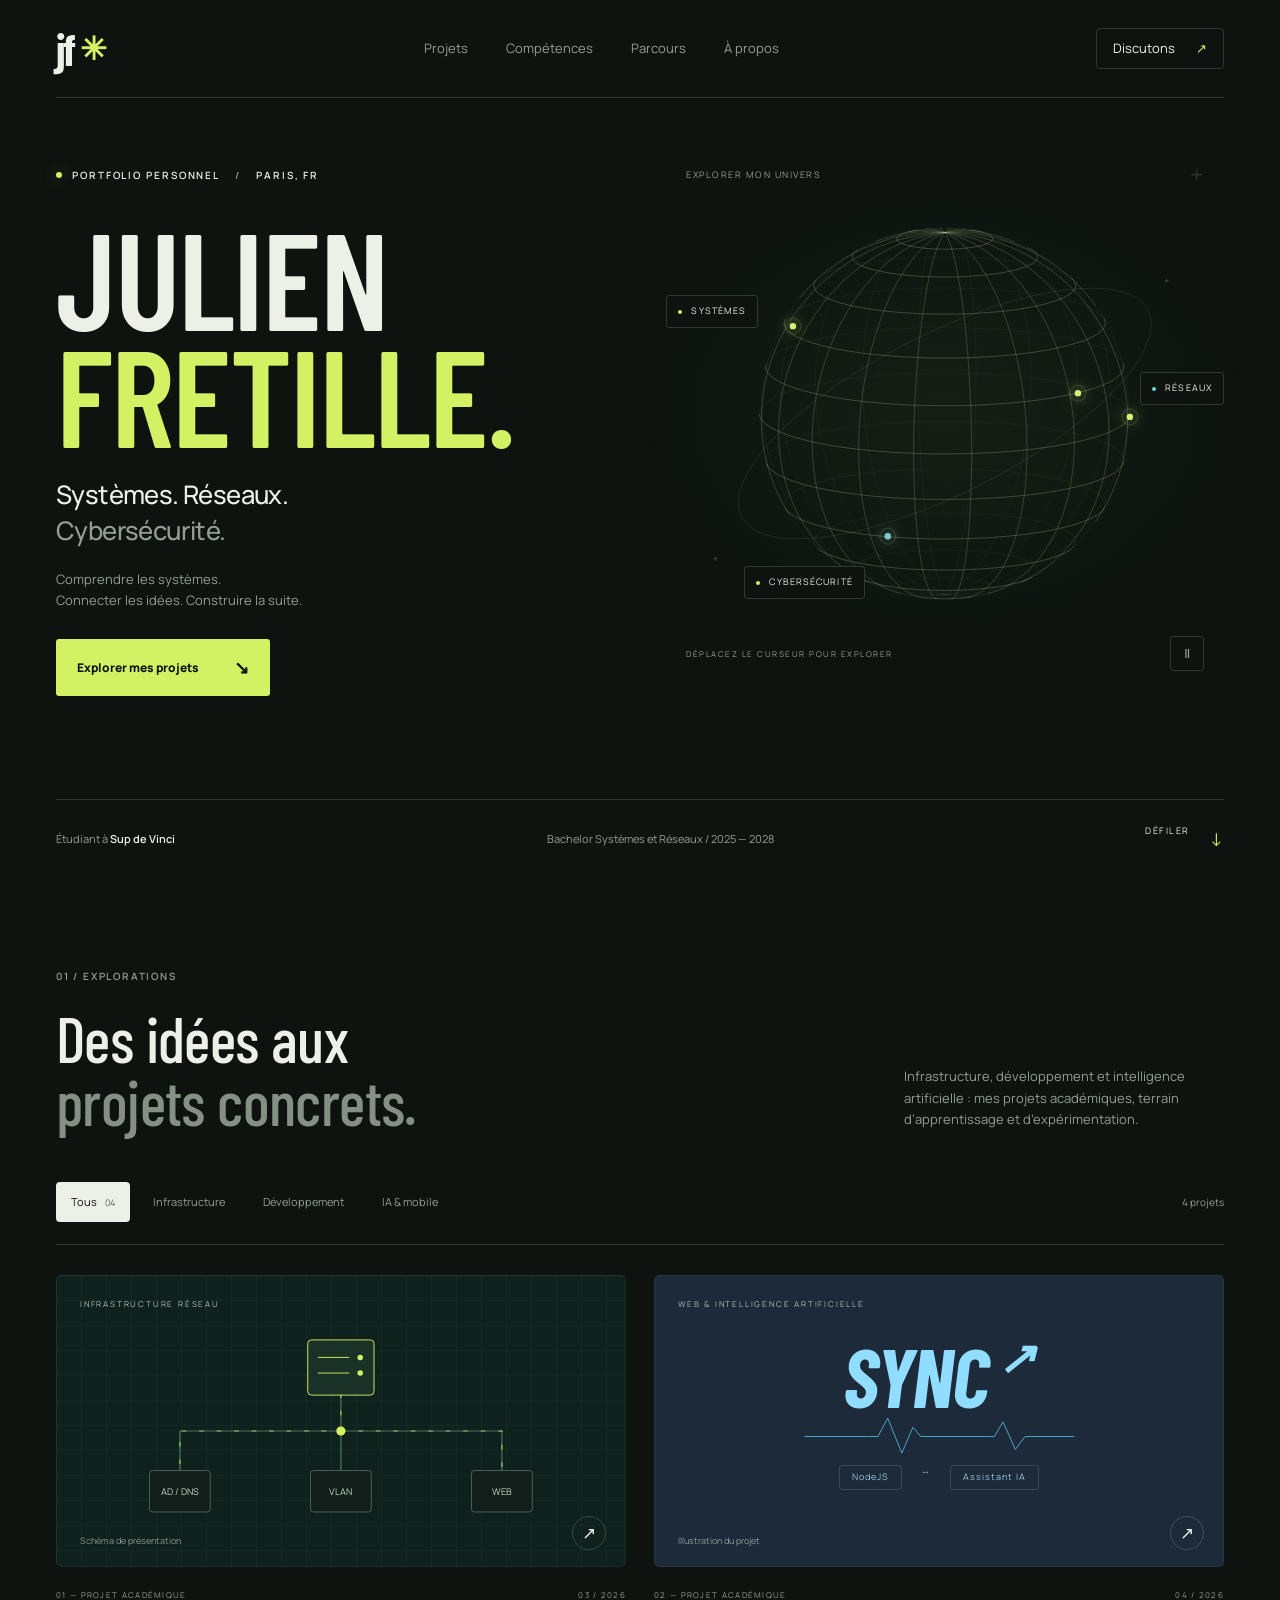
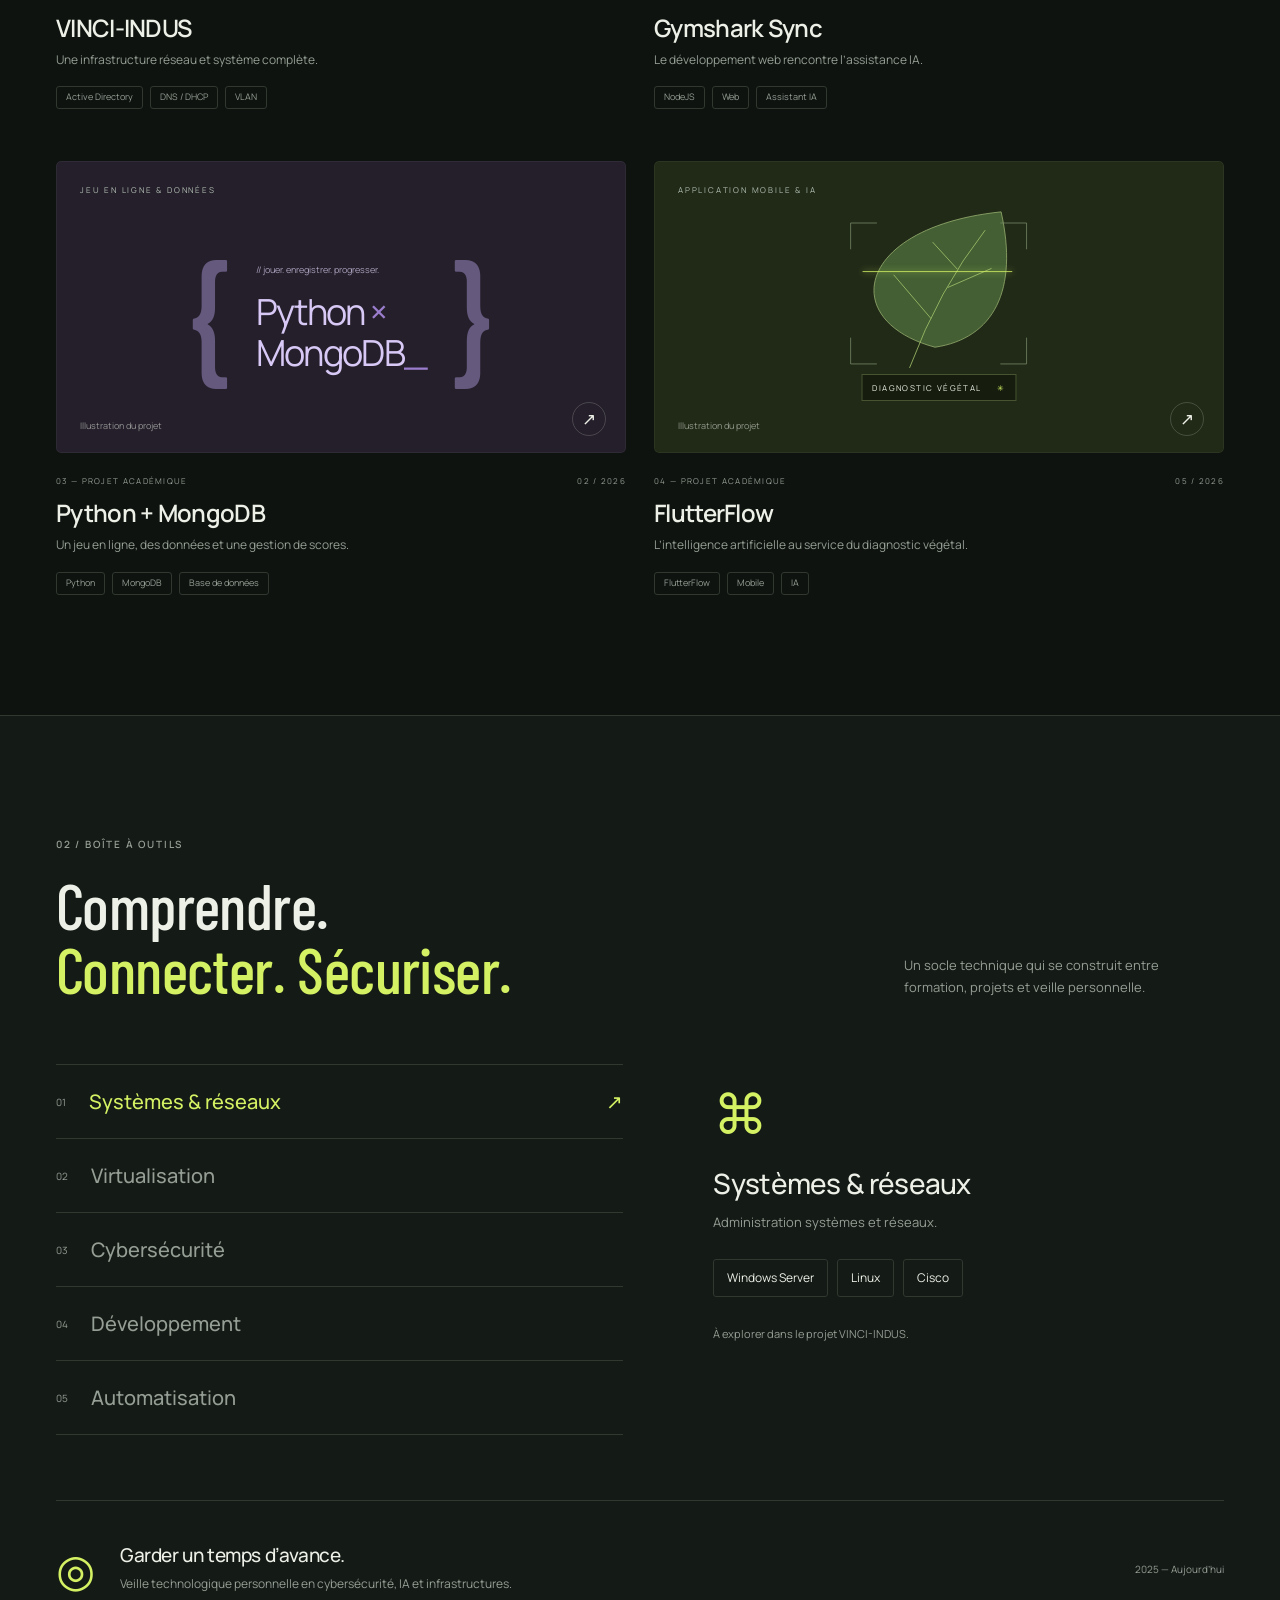
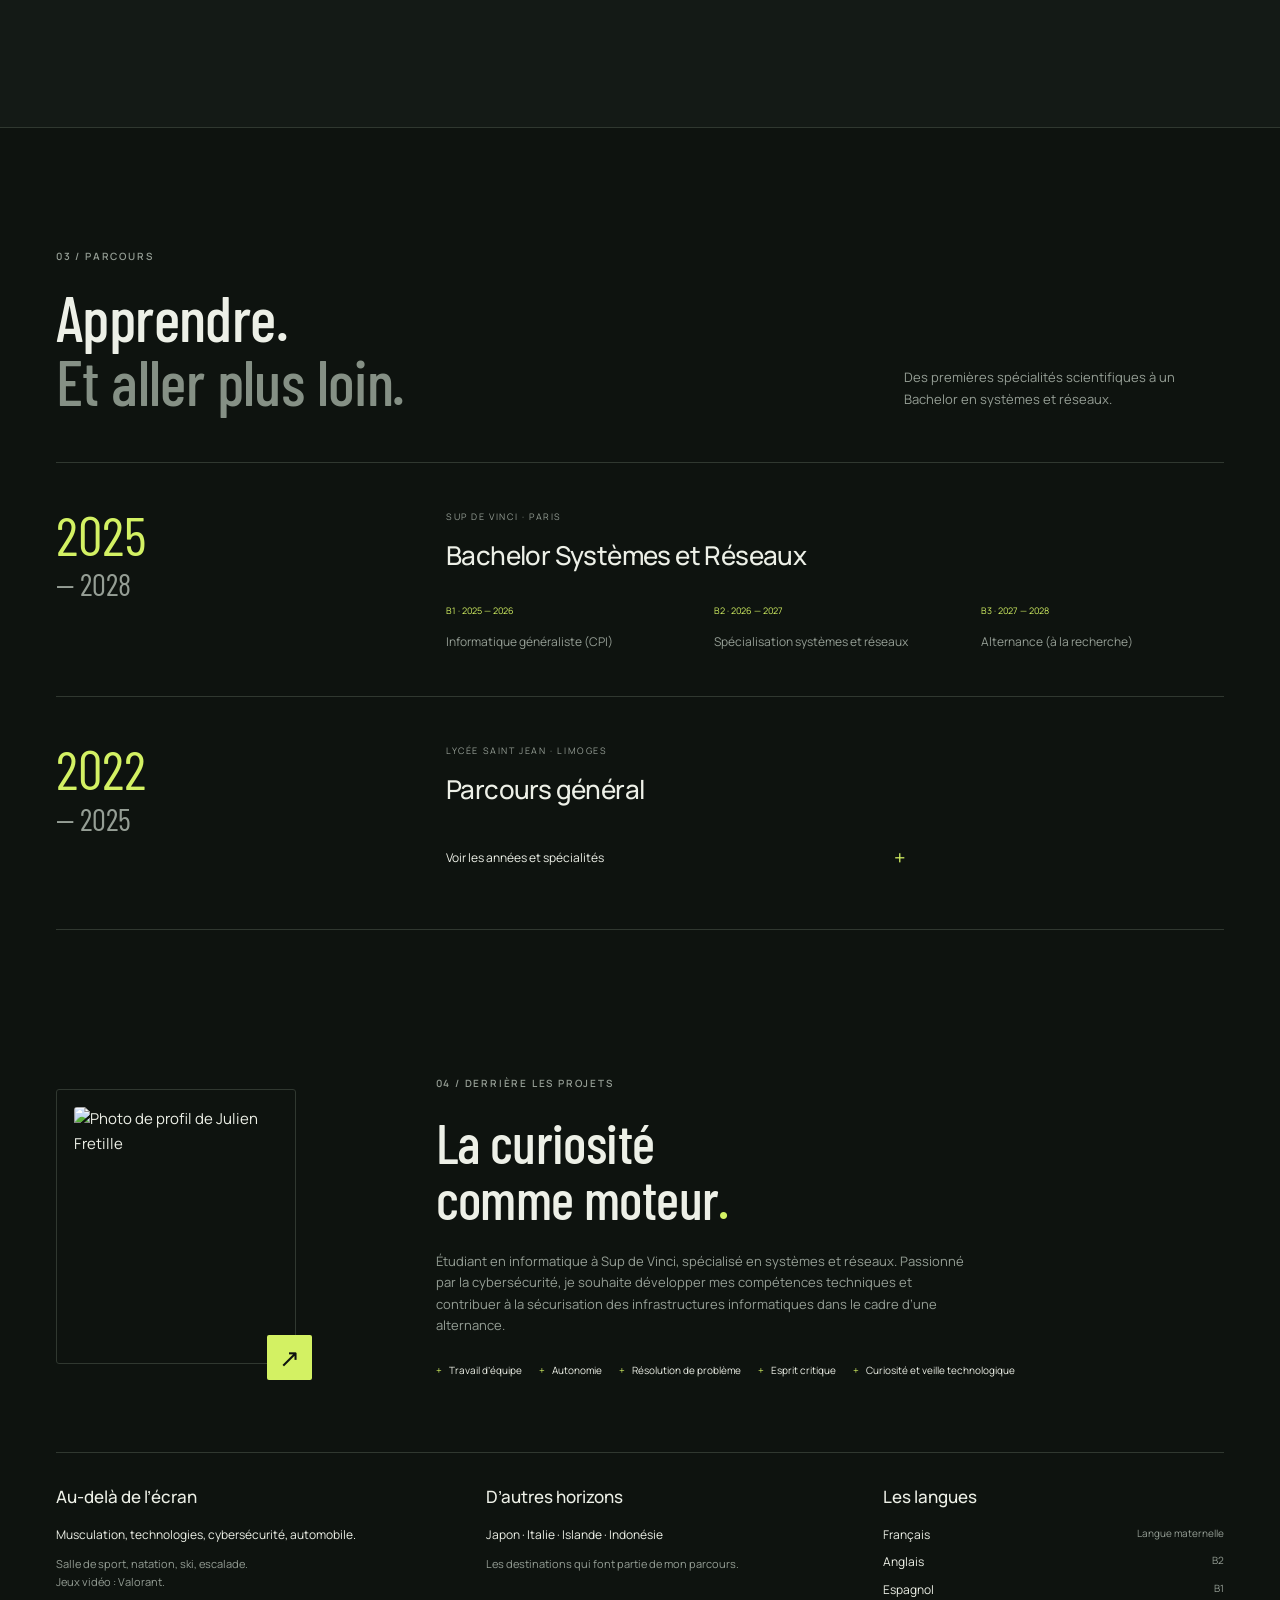
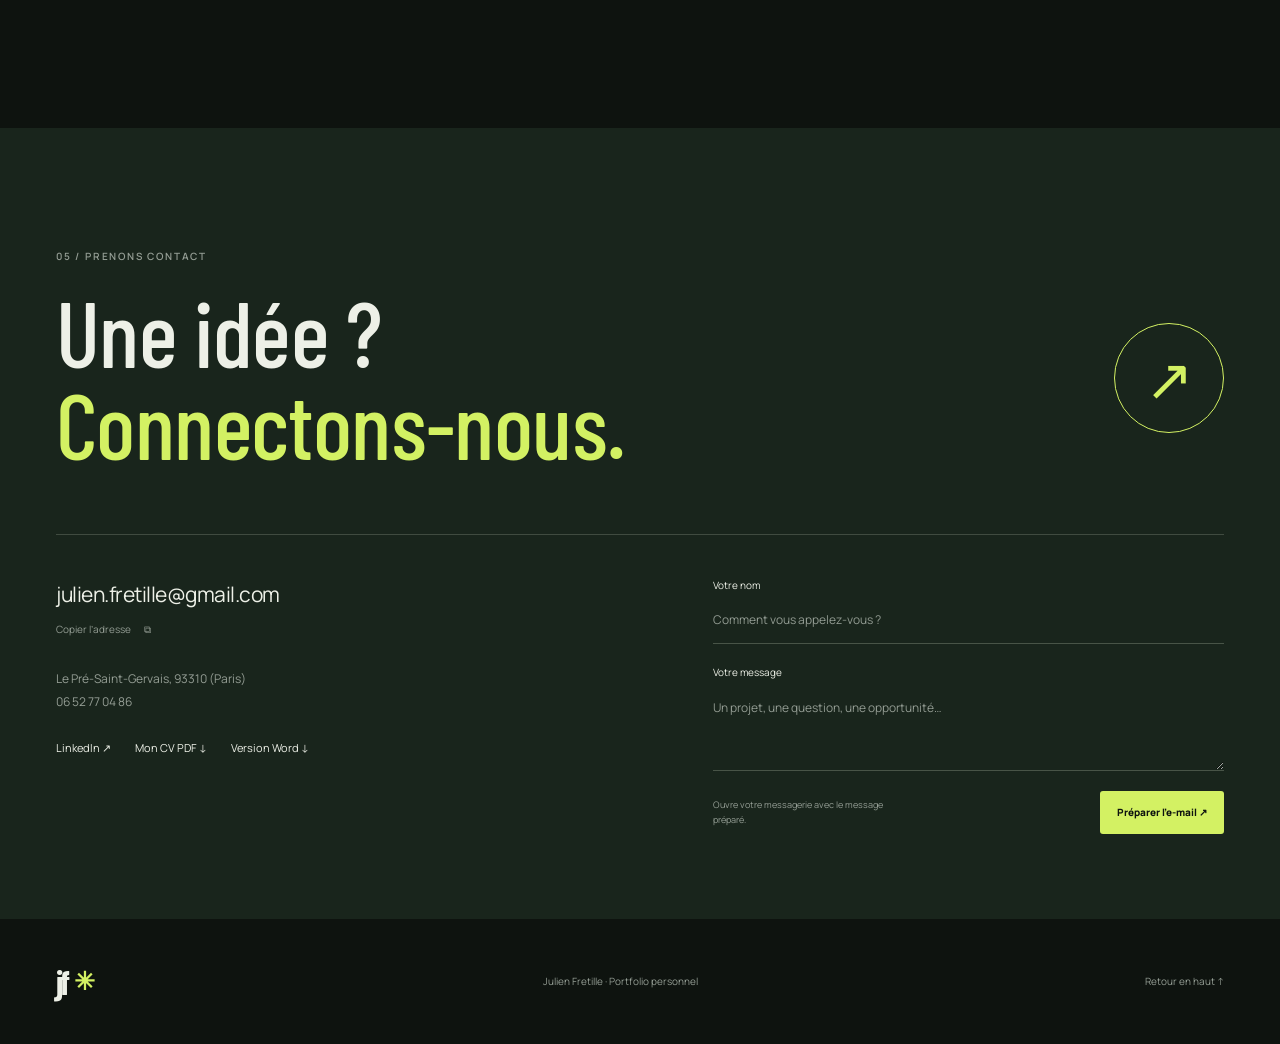
==== index.html @ 005776ae "Add files via upload" ====
<!doctype html>
<html lang="fr">
<head>
  <meta charset="utf-8"><meta name="viewport" content="width=device-width,initial-scale=1">
  <meta name="theme-color" content="#101512"><meta name="description" content="Découvrez le portfolio de Julien Fretille : systèmes, réseaux, cybersécurité, projets académiques et parcours à Sup de Vinci.">
  <title>Julien Fretille — Portfolio</title>
  <link rel="icon" href="assets/favicon.svg" type="image/svg+xml">
  <link rel="preconnect" href="https://fonts.googleapis.com"><link rel="preconnect" href="https://fonts.gstatic.com" crossorigin>
  <link href="https://fonts.googleapis.com/css2?family=Barlow+Condensed:wght@500;600;700&family=Manrope:wght@400;500;600;700;800&display=swap" rel="stylesheet">
  <link rel="stylesheet" href="style.css"><script src="app.js" defer></script>
</head>
<body>
<a class="skip" href="#main">Aller au contenu</a>
<header class="header"><a class="logo" href="#accueil" aria-label="Julien Fretille, accueil">jf<span>✳</span></a><nav aria-label="Navigation principale" id="nav"><a href="#projets">Projets</a><a href="#competences">Compétences</a><a href="#parcours">Parcours</a><a href="#apropos">À propos</a></nav><a class="nav-contact" href="#contact">Discutons <span>↗</span></a><button class="menu" aria-label="Ouvrir le menu" aria-expanded="false" aria-controls="nav"><span></span><span></span></button></header>
<main id="main">
<section class="hero wrap" id="accueil">
 <div class="hero-copy"><p class="eyebrow"><span class="dot"></span> PORTFOLIO PERSONNEL <span class="slash">/</span> PARIS, FR</p><h1>JULIEN<br><span>FRETILLE</span><span class="name-dot">.</span></h1><p class="hero-role">Systèmes. Réseaux.<br><em>Cybersécurité.</em></p><p class="hero-intro">Comprendre les systèmes.<br>Connecter les idées. Construire la suite.</p><a class="button primary" href="#projets">Explorer mes projets <span>↘</span></a></div>
 <div class="hero-visual"><div class="visual-top"><span>EXPLORER MON UNIVERS</span><span class="cross">+</span></div><canvas id="globe" aria-label="Globe filaire animé illustrant les connexions entre systèmes, réseaux et cybersécurité"></canvas><div class="orbit-label label-one"><i></i>SYSTÈMES</div><div class="orbit-label label-two"><i></i>RÉSEAUX</div><div class="orbit-label label-three"><i></i>CYBERSÉCURITÉ</div><div class="visual-bottom"><span>DÉPLACEZ LE CURSEUR POUR EXPLORER</span><button id="motion-toggle" aria-pressed="false" aria-label="Mettre les animations en pause">Ⅱ</button></div></div>
 <div class="hero-footer"><span>Étudiant à <strong>Sup de Vinci</strong></span><span>Bachelor Systèmes et Réseaux <span class="muted">/ 2025 — 2028</span></span><a href="#projets" aria-label="Découvrir les projets">DÉFILER <span>↓</span></a></div>
</section>
<section class="projects section wrap" id="projets"><div class="section-heading"><div><p class="section-index">01 / EXPLORATIONS</p><h2>Des idées aux<br><span class="muted-heading">projets concrets.</span></h2></div><p>Infrastructure, développement et intelligence artificielle : mes projets académiques, terrain d’apprentissage et d’expérimentation.</p></div><div class="project-toolbar"><div class="filters" role="group" aria-label="Filtrer les projets"><button data-filter="all" class="active" aria-pressed="true">Tous <span>04</span></button><button data-filter="infra" aria-pressed="false">Infrastructure</button><button data-filter="dev" aria-pressed="false">Développement</button><button data-filter="ia" aria-pressed="false">IA & mobile</button></div><span id="project-count" aria-live="polite">4 projets</span></div>
<div class="project-grid">
 <article class="project" data-category="infra"><button class="project-open" data-project="vinci" aria-label="Découvrir le projet VINCI-INDUS"><div class="project-art art-infra"><span class="art-label">INFRASTRUCTURE RÉSEAU</span><svg viewBox="0 0 550 250" aria-hidden="true"><g class="network-lines"><path d="M275 65V125M100 175V125H450V175M275 125V175"/><path class="flow-line" d="M275 65V125H100V175M275 125H450V175"/></g><g class="server-main"><rect x="239" y="26" width="72" height="60" rx="4"/><path d="M250 45h34m-34 17h34"/><circle cx="296" cy="45" r="3"/><circle cx="296" cy="62" r="3"/></g><g class="server-node"><rect x="67" y="168" width="66" height="45" rx="3"/><rect x="242" y="168" width="66" height="45" rx="3"/><rect x="417" y="168" width="66" height="45" rx="3"/></g><g class="svg-label"><text x="100" y="195">AD / DNS</text><text x="275" y="195">VLAN</text><text x="450" y="195">WEB</text></g><circle class="signal" cx="275" cy="125" r="5"/></svg><span class="art-caption">Schéma de présentation</span><span class="art-arrow">↗</span></div><div class="project-info"><div class="project-meta"><span>01 — PROJET ACADÉMIQUE</span><time datetime="2026-03">03 / 2026</time></div><h3>VINCI-INDUS</h3><p>Une infrastructure réseau et système complète.</p><div class="tags"><span>Active Directory</span><span>DNS / DHCP</span><span>VLAN</span></div></div></button></article>
 <article class="project" data-category="dev ia"><button class="project-open" data-project="gymshark" aria-label="Découvrir le projet Gymshark Sync"><div class="project-art art-gym"><span class="art-label">WEB & INTELLIGENCE ARTIFICIELLE</span><div class="gym-visual"><span class="gym-word">SYNC<span>↗</span></span><svg viewBox="0 0 440 75" aria-hidden="true"><path d="M0 40H105L120 40L136 10L159 67L177 25L190 40H295L310 40L324 16L344 61L360 40H440"/></svg><div class="gym-chips"><span>NodeJS</span><span>↔</span><span>Assistant IA</span></div></div><span class="art-caption">Illustration du projet</span><span class="art-arrow">↗</span></div><div class="project-info"><div class="project-meta"><span>02 — PROJET ACADÉMIQUE</span><time datetime="2026-04">04 / 2026</time></div><h3>Gymshark Sync</h3><p>Le développement web rencontre l’assistance IA.</p><div class="tags"><span>NodeJS</span><span>Web</span><span>Assistant IA</span></div></div></button></article>
 <article class="project" data-category="dev"><button class="project-open" data-project="python" aria-label="Découvrir le projet Python et MongoDB"><div class="project-art art-python"><span class="art-label">JEU EN LIGNE & DONNÉES</span><div class="code-art"><span class="code-symbol">{</span><div><span class="code-comment">// jouer. enregistrer. progresser.</span><p>Python <span>×</span><br>MongoDB<span class="cursor">_</span></p></div><span class="code-symbol">}</span></div><span class="art-caption">Illustration du projet</span><span class="art-arrow">↗</span></div><div class="project-info"><div class="project-meta"><span>03 — PROJET ACADÉMIQUE</span><time datetime="2026-02">02 / 2026</time></div><h3>Python + MongoDB</h3><p>Un jeu en ligne, des données et une gestion de scores.</p><div class="tags"><span>Python</span><span>MongoDB</span><span>Base de données</span></div></div></button></article>
 <article class="project" data-category="ia"><button class="project-open" data-project="flutter" aria-label="Découvrir le projet FlutterFlow"><div class="project-art art-flutter"><span class="art-label">APPLICATION MOBILE & IA</span><div class="leaf-visual"><svg viewBox="0 0 400 260" aria-hidden="true"><path class="leaf-fill" d="M195 205C72 172 95 54 278 35C300 133 269 194 195 205Z"/><path class="leaf-vein" d="M163 231Q200 132 258 58M190 169L143 114M211 130L266 106M223 107L192 73"/><path class="scan" d="M104 110H292"/><path class="scan-corner" d="M89 82V49h33m155 0h33v33m0 111v33h-33m-155 0H89v-33"/></svg><span class="plant-label">DIAGNOSTIC VÉGÉTAL <span>✳</span></span></div><span class="art-caption">Illustration du projet</span><span class="art-arrow">↗</span></div><div class="project-info"><div class="project-meta"><span>04 — PROJET ACADÉMIQUE</span><time datetime="2026-05">05 / 2026</time></div><h3>FlutterFlow</h3><p>L’intelligence artificielle au service du diagnostic végétal.</p><div class="tags"><span>FlutterFlow</span><span>Mobile</span><span>IA</span></div></div></button></article>
</div></section>
<section class="skills-section section" id="competences"><div class="wrap"><div class="section-heading"><div><p class="section-index">02 / BOÎTE À OUTILS</p><h2>Comprendre.<br><span class="accent">Connecter. Sécuriser.</span></h2></div><p>Un socle technique qui se construit entre formation, projets et veille personnelle.</p></div><div class="skills-layout"><div class="skill-tabs" role="tablist" aria-label="Domaines de compétences" aria-orientation="vertical"><button id="tab-systemes" role="tab" aria-selected="true" aria-controls="skill-panel" data-skill="systemes"><span>01</span>Systèmes & réseaux <b>↗</b></button><button id="tab-virtualisation" role="tab" aria-selected="false" aria-controls="skill-panel" tabindex="-1" data-skill="virtualisation"><span>02</span>Virtualisation <b>↗</b></button><button id="tab-cyber" role="tab" aria-selected="false" aria-controls="skill-panel" tabindex="-1" data-skill="cyber"><span>03</span>Cybersécurité <b>↗</b></button><button id="tab-dev" role="tab" aria-selected="false" aria-controls="skill-panel" tabindex="-1" data-skill="dev"><span>04</span>Développement <b>↗</b></button><button id="tab-auto" role="tab" aria-selected="false" aria-controls="skill-panel" tabindex="-1" data-skill="auto"><span>05</span>Automatisation <b>↗</b></button></div><div class="skill-panel" id="skill-panel" role="tabpanel" aria-labelledby="tab-systemes" tabindex="0"><span class="panel-symbol" aria-hidden="true">⌘</span><h3 id="skill-title">Systèmes & réseaux</h3><p id="skill-description">Administration systèmes et réseaux.</p><div class="skill-technologies" id="skill-tech"><span>Windows Server</span><span>Linux</span><span>Cisco</span></div><p class="skill-footnote" id="skill-note">À explorer dans le projet VINCI-INDUS.</p></div></div><div class="watch"><span class="watch-icon">◎</span><div><h3>Garder un temps d’avance.</h3><p>Veille technologique personnelle en cybersécurité, IA et infrastructures.</p></div><span>2025 — Aujourd’hui</span></div></div></section>
<section class="section wrap journey" id="parcours"><div class="section-heading"><div><p class="section-index">03 / PARCOURS</p><h2>Apprendre.<br><span class="muted-heading">Et aller plus loin.</span></h2></div><p>Des premières spécialités scientifiques à un Bachelor en systèmes et réseaux.</p></div><div class="timeline"><div class="timeline-row"><div class="timeline-date">2025<span>— 2028</span></div><div class="timeline-content"><span class="school-label">SUP DE VINCI · PARIS</span><h3>Bachelor Systèmes et Réseaux</h3><div class="years"><div><span>B1 · 2025 — 2026</span><p>Informatique généraliste (CPI)</p></div><div><span>B2 · 2026 — 2027</span><p>Spécialisation systèmes et réseaux</p></div><div><span>B3 · 2027 — 2028</span><p>Alternance (à la recherche)</p></div></div></div></div><div class="timeline-row"><div class="timeline-date">2022<span>— 2025</span></div><div class="timeline-content"><span class="school-label">LYCÉE SAINT JEAN · LIMOGES</span><h3>Parcours général</h3><details><summary>Voir les années et spécialités <span>+</span></summary><div class="years"><div><span>2024 — 2025</span><p>Terminale Générale — Spécialités Mathématiques et NSI</p></div><div><span>2023 — 2024</span><p>Première Générale — Spécialités Mathématiques, NSI et SES</p></div><div><span>2022 — 2023</span><p>Seconde Générale</p></div></div></details></div></div></div></section>
<section class="about section wrap" id="apropos"><div class="about-profile"><div class="portrait-frame"><img src="assets/julien-fretille.png" alt="Photo de profil de Julien Fretille" width="111" height="130" loading="lazy"><span class="portrait-corner">↗</span></div><div><p class="section-index">04 / DERRIÈRE LES PROJETS</p><h2>La curiosité<br>comme moteur<span class="accent">.</span></h2><p class="about-description">Étudiant en informatique à Sup de Vinci, spécialisé en systèmes et réseaux. Passionné par la cybersécurité, je souhaite développer mes compétences techniques et contribuer à la sécurisation des infrastructures informatiques dans le cadre d’une alternance.</p><div class="soft-skills"><span>Travail d’équipe</span><span>Autonomie</span><span>Résolution de problème</span><span>Esprit critique</span><span>Curiosité et veille technologique</span></div></div></div><div class="about-extras"><div><h3>Au-delà de l’écran</h3><p>Musculation, technologies, cybersécurité, automobile.</p><p class="small-muted">Salle de sport, natation, ski, escalade.<br>Jeux vidéo : Valorant.</p></div><div><h3>D’autres horizons</h3><p>Japon · Italie · Islande · Indonésie</p><p class="small-muted">Les destinations qui font partie de mon parcours.</p></div><div><h3>Les langues</h3><ul class="languages"><li>Français <span>Langue maternelle</span></li><li>Anglais <span>B2</span></li><li>Espagnol <span>B1</span></li></ul></div></div></section>
<section class="contact section" id="contact"><div class="wrap"><p class="section-index">05 / PRENONS CONTACT</p><div class="contact-heading"><h2>Une idée ?<br><span>Connectons-nous.</span></h2><a class="contact-round" href="mailto:julien.fretille@gmail.com" aria-label="Envoyer un e-mail à Julien">↗</a></div><div class="contact-grid"><div class="contact-info"><a class="email-link" href="mailto:julien.fretille@gmail.com">julien.fretille@gmail.com</a><button class="copy-email" id="copy-email">Copier l’adresse <span>⧉</span></button><p>Le Pré-Saint-Gervais, 93310 (Paris)<br><a href="tel:+33652770486">06 52 77 04 86</a></p><div class="contact-links"><a href="https://www.linkedin.com/in/julien-fretille" target="_blank" rel="noopener noreferrer">LinkedIn ↗</a><a href="assets/CV_Julien_Fretille.pdf" download>Mon CV PDF ↓</a><a href="assets/CV_Julien_Fretille.docx" download>Version Word ↓</a></div></div><form id="contact-form"><label for="sender">Votre nom</label><input id="sender" name="sender" autocomplete="name" placeholder="Comment vous appelez-vous ?" required maxlength="100"><label for="message">Votre message</label><textarea id="message" name="message" rows="3" placeholder="Un projet, une question, une opportunité…" required maxlength="3000"></textarea><div class="form-bottom"><span>Ouvre votre messagerie avec le message préparé.</span><button class="button primary" type="submit">Préparer l’e-mail ↗</button></div></form></div></div></section>
</main><footer class="footer wrap"><a class="logo" href="#accueil">jf<span>✳</span></a><p>Julien Fretille · Portfolio personnel</p><a href="#accueil">Retour en haut ↑</a></footer>
<dialog id="project-dialog" aria-labelledby="dialog-title"><div class="dialog-top"><span id="dialog-meta"></span><button id="close-dialog" aria-label="Fermer la fiche projet">✕</button></div><h2 id="dialog-title"></h2><p id="dialog-description"></p><div id="dialog-tags" class="skill-technologies"></div><div class="dialog-detail"><h3>Le projet en quelques mots</h3><p id="dialog-detail"></p></div><div class="dialog-bottom"><a class="button primary" href="#contact" id="dialog-contact">En discuter ↗</a><button id="next-project">Projet suivant →</button></div></dialog>
<div class="toast" id="toast" role="status" aria-live="polite"></div>
</body></html>
---- style.css ----
:root{--bg:oklch(18% .011 155);--surface:oklch(22% .013 155);--surface-2:oklch(25% .016 155);--ink:oklch(95% .012 120);--muted:oklch(69% .017 145);--line:oklch(33% .018 145);--accent:oklch(91% .17 120);--cyan:oklch(82% .1 195);--display:'Barlow Condensed','Bahnschrift Condensed','Arial Narrow',sans-serif;--body:'Manrope',Arial,sans-serif;--ease:cubic-bezier(.16,1,.3,1)}
*{box-sizing:border-box}html{scroll-behavior:smooth;scroll-padding-top:100px}body{margin:0;background:var(--bg);color:var(--ink);font-family:var(--body);font-size:15px;line-height:1.65;-webkit-font-smoothing:antialiased}button,input,textarea{font:inherit}button,a{-webkit-tap-highlight-color:transparent}button{cursor:pointer}a{color:inherit;text-decoration:none}button{color:inherit}button:focus-visible,a:focus-visible,summary:focus-visible,input:focus-visible,textarea:focus-visible,[tabindex]:focus-visible{outline:2px solid var(--accent);outline-offset:5px}button{border:0}::selection{background:var(--accent);color:var(--bg)}h1,h2,h3,p{margin:0}h1,h2,h3{line-height:1.08}p{max-width:70ch}svg{display:block}img{max-width:100%;display:block}.wrap{width:min(1280px,calc(100% - 112px));margin:auto}.section{padding-top:120px;padding-bottom:120px;scroll-margin-top:20px}.accent{color:var(--accent)}.muted{color:var(--muted)}.muted-heading{color:oklch(64% .02 145)}.skip{position:fixed;top:8px;left:8px;z-index:20;padding:12px;background:var(--accent);color:var(--bg);transform:translateY(-150%)}.skip:focus{transform:translateY(0)}.header{height:98px;display:flex;align-items:center;justify-content:space-between;width:min(1408px,calc(100% - 112px));margin:auto;border-bottom:1px solid var(--line);position:relative;z-index:5}.logo{font-family:var(--display);font-weight:700;font-size:44px;letter-spacing:-3px;line-height:1;display:inline-flex;align-items:center;gap:7px}.logo span{color:var(--accent);font-size:32px;font-family:Arial;letter-spacing:0}.header nav{display:flex;gap:38px}.header nav a{font-size:13px;color:var(--muted);transition:color .2s}.header nav a:hover,.header nav a.current{color:var(--ink)}.nav-contact{font-size:13px;border:1px solid var(--line);border-radius:4px;padding:9px 16px}.nav-contact span{margin-left:18px;color:var(--accent)}.nav-contact:hover{border-color:var(--accent)}.menu{display:none}.hero{position:relative;min-height:780px;padding-top:69px;display:grid;grid-template-columns:1.05fr 1fr;column-gap:25px}.eyebrow{font-size:10px;letter-spacing:1.9px;display:flex;align-items:center;gap:10px;font-weight:600}.dot{height:6px;width:6px;background:var(--accent);border-radius:100%;box-shadow:0 0 15px oklch(91% .17 120 / .35)}.slash{color:var(--muted);margin:0 5px}.hero h1{font-family:var(--display);font-size:clamp(90px,10.7vw,154px);font-weight:600;line-height:.86;letter-spacing:-2px;margin:34px 0 24px}.hero h1>span:not(.name-dot){color:var(--accent)}.name-dot{color:var(--accent)}.hero-role{font-size:clamp(20px,2vw,27px);line-height:1.4;letter-spacing:-.6px;font-weight:500}.hero-role em{font-style:normal;color:var(--muted)}.hero-intro{font-size:13px;color:var(--muted);margin:20px 0 27px;line-height:1.65}.button{display:inline-flex;align-items:center;justify-content:center;gap:35px;padding:14px 21px;font-size:12px;font-weight:800;border-radius:3px;min-height:49px;transition:transform .25s var(--ease),background .2s}.button.primary{background:var(--accent);color:var(--bg)}.button.primary:hover{background:oklch(96% .15 120);transform:translateY(-2px)}.button span{font-size:18px}.hero-visual{position:relative;align-self:center;height:515px;margin-top:-60px}.hero-visual:before{content:'';position:absolute;inset:2% -9%;background:radial-gradient(ellipse,oklch(65% .12 140 / .085),transparent 66%);pointer-events:none}.visual-top,.visual-bottom{position:absolute;display:flex;justify-content:space-between;align-items:center;left:20px;right:20px;color:var(--muted);font-size:9px;letter-spacing:1.5px}.visual-top{top:0}.cross{font-size:23px;font-weight:300;color:var(--line)}.visual-bottom{bottom:0;font-size:8px}.visual-bottom button{padding:6px 9px;background:transparent;border:1px solid var(--line);border-radius:3px;font-size:13px;min-width:34px;min-height:34px}#globe{width:100%;height:100%;display:block;touch-action:pan-y}.orbit-label{position:absolute;background:var(--bg);border:1px solid var(--line);font-size:9px;letter-spacing:1.1px;padding:8px 11px;border-radius:3px;display:flex;gap:9px;align-items:center;pointer-events:none}.orbit-label i{width:4px;height:4px;border-radius:50%;background:var(--accent)}.label-one{top:27%;left:0}.label-two{top:42%;right:0}.label-two i{background:var(--cyan)}.label-three{bottom:14%;left:14%}.hero-footer{grid-column:1/-1;display:flex;align-items:center;justify-content:space-between;font-size:11px;border-top:1px solid var(--line);padding:24px 0;margin-top:55px;align-self:end;color:var(--muted)}.hero-footer strong{font-weight:600;color:var(--ink)}.hero-footer a{color:var(--ink);letter-spacing:1.5px;font-size:9px;display:flex;gap:20px}.hero-footer a span{font-size:18px;color:var(--accent)}.section-heading{display:flex;justify-content:space-between;align-items:flex-end;gap:60px;margin-bottom:48px}.section-index{font-size:10px;font-weight:600;letter-spacing:1.8px;color:var(--muted);margin-bottom:22px}h2{font-family:var(--display);font-size:clamp(45px,4.9vw,68px);font-weight:500;letter-spacing:-.6px;line-height:1.02}.section-heading>p{width:320px;font-size:13px;color:var(--muted);margin-bottom:4px}.projects{padding-top:90px}.project-toolbar{display:flex;justify-content:space-between;align-items:center;margin-bottom:30px;border-bottom:1px solid var(--line);padding-bottom:22px}.filters{display:flex;gap:8px;flex-wrap:wrap}.filters button{background:transparent;color:var(--muted);border-radius:4px;padding:9px 15px;min-height:40px;font-size:11px;transition:color .2s,background .2s}.filters button:hover{color:var(--ink)}.filters button.active{background:var(--ink);color:var(--bg)}.filters button span{font-size:9px;margin-left:6px;opacity:.65}#project-count{font-size:10px;color:var(--muted)}.project-grid{display:grid;grid-template-columns:1fr 1fr;gap:52px 28px}.project[hidden]{display:none}.project-open{padding:0;display:block;width:100%;text-align:left;background:transparent}.project-art{height:292px;position:relative;overflow:hidden;border-radius:5px;isolation:isolate;transition:transform .45s var(--ease)}.project-art:after{content:'';position:absolute;inset:0;border:1px solid oklch(90% .01 120 / .06);border-radius:5px;pointer-events:none}.project-open:hover .project-art{transform:translateY(-4px)}.art-label{position:absolute;left:24px;top:22px;font-size:8px;letter-spacing:1.8px;z-index:1;color:oklch(79% .02 150)}.art-caption{position:absolute;bottom:19px;left:24px;font-size:9px;opacity:.55}.art-arrow{position:absolute;right:20px;bottom:17px;border:1px solid oklch(90% .01 120 / .2);border-radius:50%;height:34px;width:34px;display:grid;place-items:center;font-size:17px;transition:background .2s,color .2s}.project-open:hover .art-arrow{background:var(--accent);color:var(--bg);border-color:var(--accent)}.art-infra{background:oklch(23% .025 180);background-image:linear-gradient(oklch(75% .05 175 / .045) 1px,transparent 1px),linear-gradient(90deg,oklch(75% .05 175 / .045) 1px,transparent 1px);background-size:25px 25px}.art-infra svg{width:94%;height:230px;position:absolute;bottom:21px;left:3%}.network-lines{stroke:oklch(53% .06 165);fill:none;stroke-width:1.3}.flow-line{stroke:var(--accent);stroke-dasharray:5 14;animation:flow 7s linear infinite;opacity:.7}.server-main rect{fill:oklch(29% .035 165);stroke:var(--accent);stroke-width:1}.server-main path{stroke:var(--accent)}.server-main circle{fill:var(--accent)}.server-node rect{fill:oklch(22% .02 170);stroke:oklch(49% .035 160)}.svg-label{fill:oklch(86% .03 150);text-anchor:middle;font-family:var(--body);font-size:10px}.signal{fill:var(--accent)}.art-gym{background:oklch(28% .033 250)}.gym-visual{padding-top:59px;text-align:center}.gym-word{font-family:var(--display);font-size:83px;font-weight:700;font-style:italic;letter-spacing:-1px;line-height:1;color:oklch(86% .09 230)}.gym-word>span{font-size:45px;margin-left:10px;vertical-align:top}.gym-visual svg{width:85%;height:46px;margin:-5px auto 7px}.gym-visual path{fill:none;stroke:oklch(74% .105 225);stroke-width:1.4}.gym-chips{display:flex;justify-content:center;gap:19px;font-size:9px;letter-spacing:1px;color:oklch(80% .06 225)}.gym-chips span:not(:nth-child(2)){padding:4px 12px;border:1px solid oklch(70% .04 230 / .25);border-radius:3px}.art-python{background:oklch(25% .021 305)}.code-art{height:100%;display:flex;align-items:center;justify-content:center;gap:25px;padding-top:15px}.code-symbol{font-family:var(--display);font-size:140px;font-weight:500;color:oklch(49% .06 300);line-height:1}.code-comment{font-size:9px;color:oklch(72% .04 300)}.code-art p{font-size:36px;line-height:1.15;letter-spacing:-1.7px;margin-top:10px;color:oklch(86% .065 300)}.code-art p span{color:oklch(65% .12 300)}.cursor{animation:blink 1.5s step-end infinite}.art-flutter{background:oklch(27% .035 130)}.leaf-visual{height:100%;position:relative}.leaf-visual svg{height:230px;width:80%;margin:auto;padding-top:23px}.leaf-fill{fill:oklch(45% .075 135);stroke:oklch(72% .09 125);stroke-width:1}.leaf-vein{fill:none;stroke:oklch(78% .12 125);stroke-width:1}.scan-corner{fill:none;stroke:oklch(60% .05 130);stroke-width:1}.scan{stroke:var(--accent);stroke-width:1;animation:scan 5s var(--ease) infinite;filter:drop-shadow(0 0 4px var(--accent))}.plant-label{position:absolute;left:50%;bottom:52px;transform:translateX(-50%);font-size:8px;letter-spacing:1.4px;border:1px solid oklch(70% .09 125 / .4);padding:6px 10px;background:oklch(22% .03 130);white-space:nowrap}.plant-label span{color:var(--accent);margin-left:12px}.project-info{padding-top:21px}.project-meta{display:flex;justify-content:space-between;font-size:8px;letter-spacing:1.3px;color:var(--muted)}.project-info h3{font-size:24px;font-weight:600;letter-spacing:-.7px;margin:13px 0 9px}.project-info p{font-size:12px;color:var(--muted)}.tags{display:flex;flex-wrap:wrap;gap:7px;margin-top:17px}.tags span{font-size:9px;border:1px solid var(--line);padding:3px 9px;border-radius:3px;color:var(--muted)}.skills-section{background:oklch(21% .012 155);border-top:1px solid var(--line);border-bottom:1px solid var(--line)}.skills-layout{display:grid;grid-template-columns:1fr .9fr;gap:90px;margin-top:62px}.skill-tabs{display:flex;flex-direction:column}.skill-tabs button{display:flex;align-items:center;gap:23px;text-align:left;background:transparent;font-size:20px;font-weight:500;padding:20px 0;border-bottom:1px solid var(--line);color:var(--muted)}.skill-tabs button:first-child{border-top:1px solid var(--line)}.skill-tabs button>span{font-size:10px;font-weight:400;color:var(--muted)}.skill-tabs button b{margin-left:auto;font-weight:400;opacity:0;transform:translate(-5px,5px);transition:transform .25s,opacity .25s}.skill-tabs button[aria-selected=true]{color:var(--accent)}.skill-tabs button[aria-selected=true] b{opacity:1;transform:translate(0,0)}.skill-panel{min-height:360px;padding:24px 0;position:relative}.panel-symbol{font-family:Arial;font-size:55px;color:var(--accent);line-height:1;display:block;margin-bottom:25px}.skill-panel h3{font-size:28px;font-weight:500;letter-spacing:-.7px}.skill-panel>p{color:var(--muted);font-size:13px;margin-top:13px}.skill-technologies{display:flex;flex-wrap:wrap;gap:9px;margin-top:26px}.skill-technologies span{padding:8px 13px;border:1px solid var(--line);border-radius:3px;font-size:12px}.skill-panel .skill-footnote{font-size:11px;margin-top:28px}.watch{display:flex;align-items:center;gap:25px;border-top:1px solid var(--line);margin-top:65px;padding-top:31px}.watch-icon{font-size:45px;color:var(--accent);font-weight:300}.watch h3{font-weight:500;font-size:19px;letter-spacing:-.4px}.watch p{font-size:12px;color:var(--muted);margin-top:8px}.watch>span:last-child{font-size:10px;color:var(--muted);margin-left:auto}.timeline-row{border-top:1px solid var(--line);padding:40px 0 45px;display:grid;grid-template-columns:.45fr 1fr;gap:40px}.timeline-row:last-child{border-bottom:1px solid var(--line)}.timeline-date{font-family:var(--display);font-size:55px;line-height:1.15;color:var(--accent)}.timeline-date span{display:block;font-size:31px;color:var(--muted)}.school-label{font-size:9px;letter-spacing:1.6px;color:var(--muted)}.timeline-content h3{font-size:26px;font-weight:500;letter-spacing:-.6px;margin:13px 0 28px}.years{display:grid;grid-template-columns:repeat(3,1fr);gap:25px}.years span{font-size:9px;color:var(--accent)}.years p{font-size:12px;margin-top:10px;color:var(--muted)}details summary{font-size:12px;cursor:pointer;list-style:none;display:flex;justify-content:space-between;align-items:center;padding:10px 0;max-width:460px}summary::-webkit-details-marker{display:none}summary>span{font-size:20px;color:var(--accent)}details[open] summary>span{transform:rotate(45deg)}details[open] .years{margin-top:24px}.about{padding-top:25px}.about-profile{display:grid;grid-template-columns:.38fr 1fr;gap:80px;align-items:center}.portrait-frame{position:relative;width:100%;max-width:240px;padding:17px;border:1px solid var(--line);border-radius:3px}.portrait-frame img{width:100%;height:auto;image-rendering:auto;border-radius:3px}.portrait-corner{position:absolute;bottom:-17px;right:-17px;width:45px;height:45px;background:var(--accent);color:var(--bg);display:grid;place-items:center;font-size:25px;border-radius:2px}.about h2{font-size:55px}.about-description{font-size:13px;color:var(--muted);margin:25px 0;max-width:66ch}.soft-skills{display:flex;flex-wrap:wrap;gap:8px 17px;color:var(--ink);font-size:10px}.soft-skills span:before{content:'+';color:var(--accent);margin-right:7px}.about-extras{display:grid;grid-template-columns:1.1fr 1fr 1fr;gap:55px;margin-top:74px;border-top:1px solid var(--line);padding-top:35px}.about-extras h3{font-size:17px;font-weight:500;margin-bottom:18px}.about-extras p{font-size:12px}.small-muted{color:var(--muted);margin-top:11px;font-size:11px!important}.languages{padding:0;margin:0;list-style:none;font-size:12px}.languages li{display:flex;justify-content:space-between;gap:20px;margin-bottom:8px}.languages span{color:var(--muted);font-size:10px}.contact{background:oklch(25% .024 150);padding-bottom:85px}.contact-heading{display:flex;justify-content:space-between;align-items:center;gap:25px}.contact h2{font-size:clamp(60px,7.2vw,102px);font-weight:500;line-height:.99}.contact h2 span{color:var(--accent)}.contact-round{border:1px solid var(--accent);color:var(--accent);border-radius:50%;width:110px;height:110px;display:grid;place-items:center;font-size:58px;line-height:1;transition:background .2s,color .2s,transform .3s}.contact-round:hover{background:var(--accent);color:var(--bg);transform:rotate(5deg)}.contact-grid{display:grid;grid-template-columns:1fr .9fr;gap:90px;margin-top:65px;padding-top:42px;border-top:1px solid oklch(40% .025 145)}.email-link{font-size:21px;letter-spacing:-.5px;display:block;word-break:break-word}.copy-email{background:transparent;padding:9px 0;color:var(--muted);font-size:10px;display:flex;gap:13px}.contact-info>p{font-size:12px;color:var(--muted);line-height:1.9;margin-top:22px}.contact-links{display:flex;gap:24px;flex-wrap:wrap;font-size:11px;margin-top:25px}.contact-links a:hover,.email-link:hover{color:var(--accent)}#contact-form label{font-size:10px;display:block;margin-bottom:8px}#contact-form input,#contact-form textarea{display:block;width:100%;background:transparent;color:var(--ink);border:0;border-bottom:1px solid oklch(43% .025 145);border-radius:0;padding:9px 0 13px;margin-bottom:20px;font-size:12px;resize:vertical}#contact-form input::placeholder,#contact-form textarea::placeholder{color:oklch(68% .017 145)}.form-bottom{display:flex;justify-content:space-between;align-items:center;gap:20px}.form-bottom>span{font-size:9px;color:var(--muted);max-width:170px}.form-bottom .button{white-space:nowrap;font-size:10px;min-height:43px;padding:12px 17px}.footer{display:flex;justify-content:space-between;align-items:center;gap:25px;min-height:125px}.footer p,.footer>a:last-child{font-size:10px;color:var(--muted)}.footer .logo{font-size:34px}.footer .logo span{font-size:25px}dialog{color:var(--ink);background:var(--surface);border:1px solid var(--line);border-radius:8px;padding:34px;width:min(640px,calc(100% - 32px));max-height:85dvh;overflow-y:auto;box-shadow:0 24px 100px oklch(8% .01 150 / .65)}dialog::backdrop{background:oklch(10% .01 150 / .83)}.dialog-top{display:flex;align-items:center;justify-content:space-between;gap:15px;font-size:9px;color:var(--muted);letter-spacing:1px;margin-bottom:30px}.dialog-top button{background:transparent;border:1px solid var(--line);width:38px;height:38px;border-radius:50%;font-size:17px}dialog h2{font-size:58px;color:var(--accent);margin-bottom:23px}#dialog-description{font-size:16px;line-height:1.75}.dialog-detail{margin-top:35px;border-top:1px solid var(--line);padding-top:25px}.dialog-detail h3{font-size:13px;font-weight:600}.dialog-detail p{margin-top:12px;font-size:13px;color:var(--muted)}.dialog-bottom{display:flex;justify-content:space-between;align-items:center;gap:15px;margin-top:35px}.dialog-bottom>button{background:transparent;color:var(--muted);font-size:12px;padding:12px 0}.toast{position:fixed;bottom:25px;left:50%;transform:translate(-50%,20px);padding:13px 22px;background:var(--accent);color:var(--bg);font-size:12px;font-weight:600;border-radius:4px;opacity:0;pointer-events:none;z-index:20;transition:opacity .25s,transform .25s;max-width:calc(100% - 32px);width:max-content}.toast.show{opacity:1;transform:translate(-50%,0)}.reveal{opacity:0;transform:translateY(22px);transition:opacity .8s var(--ease),transform .8s var(--ease)}.reveal.visible{opacity:1;transform:none}body.motion-off *,body.motion-off *:before,body.motion-off *:after{animation:none!important;scroll-behavior:auto!important}.hero-copy{animation:arrive .9s var(--ease) both}.hero-visual{animation:arrive 1.2s var(--ease) .12s both}@keyframes arrive{from{opacity:0;transform:translateY(18px)}to{opacity:1;transform:translateY(0)}}@keyframes flow{to{stroke-dashoffset:-190}}@keyframes blink{50%{opacity:0}}@keyframes scan{0%,100%{transform:translateY(-25px);opacity:.3}50%{transform:translateY(80px);opacity:1}}
@media(min-width:1600px){.hero h1{font-size:160px}.hero{min-height:840px}.hero-visual{height:570px}.project-art{height:320px}}
@media(max-width:1100px){.wrap{width:calc(100% - 72px)}.header{width:calc(100% - 72px)}.hero{min-height:740px;gap:15px}.hero h1{font-size:11.4vw}.hero-visual{height:450px}.section{padding-top:90px;padding-bottom:90px}.skills-layout,.contact-grid{gap:45px}.section-heading{gap:40px}.section-heading>p{width:280px}.project-art{height:260px}.art-infra svg{height:200px}.code-art{gap:12px}.code-art p{font-size:30px}.code-symbol{font-size:110px}.about-profile{gap:55px}.about-extras{gap:30px}.email-link{font-size:18px}.contact-links{gap:18px}.years{gap:15px}.form-bottom{align-items:flex-start;flex-direction:column;gap:12px}.form-bottom>span{max-width:none}}
@media(max-width:760px){html{scroll-padding-top:30px}.wrap{width:calc(100% - 40px)}.header{width:calc(100% - 40px);height:78px}.logo{font-size:37px}.logo span{font-size:28px}.nav-contact{margin-left:auto;margin-right:20px;font-size:11px;padding:7px 12px}.nav-contact span{margin-left:12px}.menu{display:flex;flex-direction:column;gap:6px;align-items:center;justify-content:center;background:transparent;width:36px;height:40px;padding:7px}.menu span{height:1px;width:23px;background:var(--ink);transition:transform .2s}.menu[aria-expanded=true] span:first-child{transform:translateY(3.5px) rotate(45deg)}.menu[aria-expanded=true] span:last-child{transform:translateY(-3.5px) rotate(-45deg)}.header nav{display:none;position:absolute;left:-20px;right:-20px;top:78px;padding:20px;background:var(--surface);border-bottom:1px solid var(--line);flex-direction:column;gap:0}.header nav.open{display:flex}.header nav a{padding:14px 0;font-size:16px}.hero{padding-top:45px;grid-template-columns:1fr;min-height:0}.eyebrow{font-size:8px;letter-spacing:1.3px}.hero h1{font-size:clamp(90px,23.5vw,155px);margin:28px 0 22px}.hero-role{font-size:22px}.hero-intro{font-size:12px}.hero-visual{height:380px;width:min(480px,100%);margin:25px auto 0}.visual-top{top:12px}.orbit-label{font-size:8px;padding:7px 9px}.visual-bottom{bottom:4px;font-size:7px}.hero-footer{flex-wrap:wrap;gap:10px;margin-top:20px;padding:20px 0;font-size:10px}.hero-footer>span:nth-child(2){width:100%;order:3;font-size:9px}.hero-footer a{font-size:8px}.section{padding-top:72px;padding-bottom:72px}.section-heading{display:block;margin-bottom:32px}.section-heading>p{width:auto;max-width:42ch;font-size:12px;margin-top:25px}.section-index{font-size:9px;margin-bottom:17px}h2{font-size:49px}.project-toolbar{align-items:flex-start;gap:15px}.filters{gap:5px}.filters button{font-size:10px;padding:8px 10px}.filters button span{font-size:8px}#project-count{display:none}.project-grid{grid-template-columns:1fr;gap:37px}.project-art{height:275px}.project-info h3{font-size:25px}.project-meta{font-size:8px}.project-info p{font-size:12px}.art-infra svg{height:220px}.code-art p{font-size:36px}.code-symbol{font-size:130px}.skills-layout{grid-template-columns:1fr;gap:18px;margin-top:40px}.skill-tabs button{font-size:18px;padding:17px 0}.skill-panel{padding-top:25px;min-height:310px}.skill-panel h3{font-size:25px}.panel-symbol{font-size:45px;margin-bottom:22px}.watch{flex-wrap:wrap;gap:15px;margin-top:28px}.watch-icon{font-size:35px}.watch>div{flex:1}.watch h3{font-size:16px}.watch p{font-size:11px}.watch>span:last-child{margin-left:50px;width:100%;font-size:9px}.timeline-row{grid-template-columns:1fr;gap:25px;padding:30px 0}.timeline-date{font-size:36px;display:flex;gap:10px;align-items:center}.timeline-date span{font-size:30px}.timeline-content h3{font-size:22px;margin-bottom:23px}.years{grid-template-columns:1fr;gap:20px}.years p{margin-top:5px}.years span{font-size:10px}.about-profile{grid-template-columns:1fr;gap:38px}.portrait-frame{width:135px;padding:9px}.portrait-corner{width:34px;height:34px;font-size:21px;bottom:-12px;right:-12px}.about h2{font-size:49px}.about-description{font-size:12px}.about-extras{grid-template-columns:1fr;gap:30px;margin-top:35px}.about-extras>div:not(:last-child){padding-bottom:25px;border-bottom:1px solid var(--line)}.languages{max-width:300px}.contact h2{font-size:clamp(49px,11.8vw,79px)}.contact-heading{align-items:flex-end;gap:10px}.contact-round{height:55px;width:55px;flex-shrink:0;font-size:32px;margin-bottom:4px}.contact-grid{grid-template-columns:1fr;gap:42px;margin-top:37px;padding-top:30px}.email-link{font-size:20px}.form-bottom{flex-direction:row;align-items:center}.form-bottom>span{font-size:8px;max-width:160px}.footer{min-height:110px;flex-wrap:wrap;padding-top:24px;padding-bottom:24px;gap:14px}.footer p{font-size:9px;order:3;width:100%}.footer>a:last-child{margin-left:auto;font-size:9px}dialog{padding:24px}dialog h2{font-size:46px}.dialog-top{font-size:8px}#dialog-description{font-size:14px}.dialog-bottom .button{padding:11px 13px;font-size:11px}.dialog-bottom>button{font-size:11px}.skill-technologies span{font-size:11px}.section-heading .accent{font-size:inherit}}
@media(prefers-reduced-motion:reduce){html{scroll-behavior:auto}*,*:before,*:after{animation:none!important;transition:none!important}.reveal{opacity:1;transform:none}}
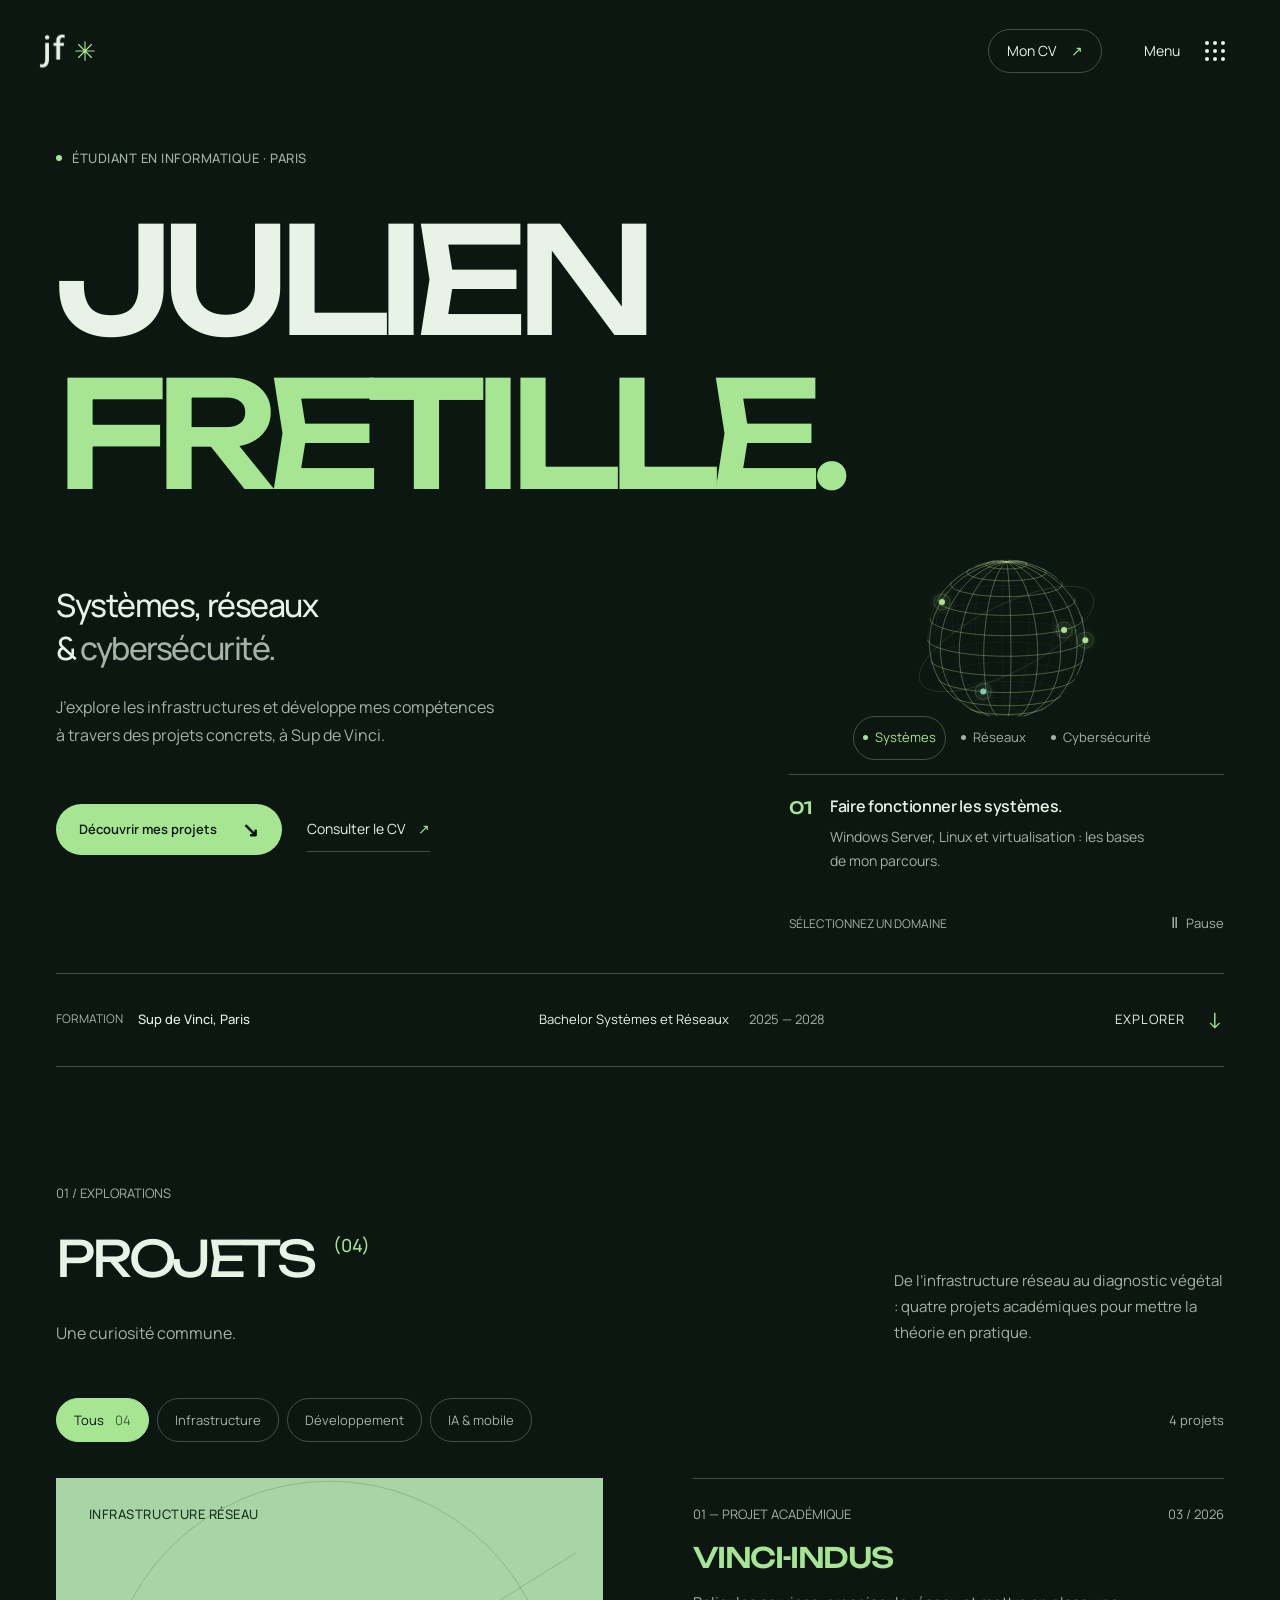
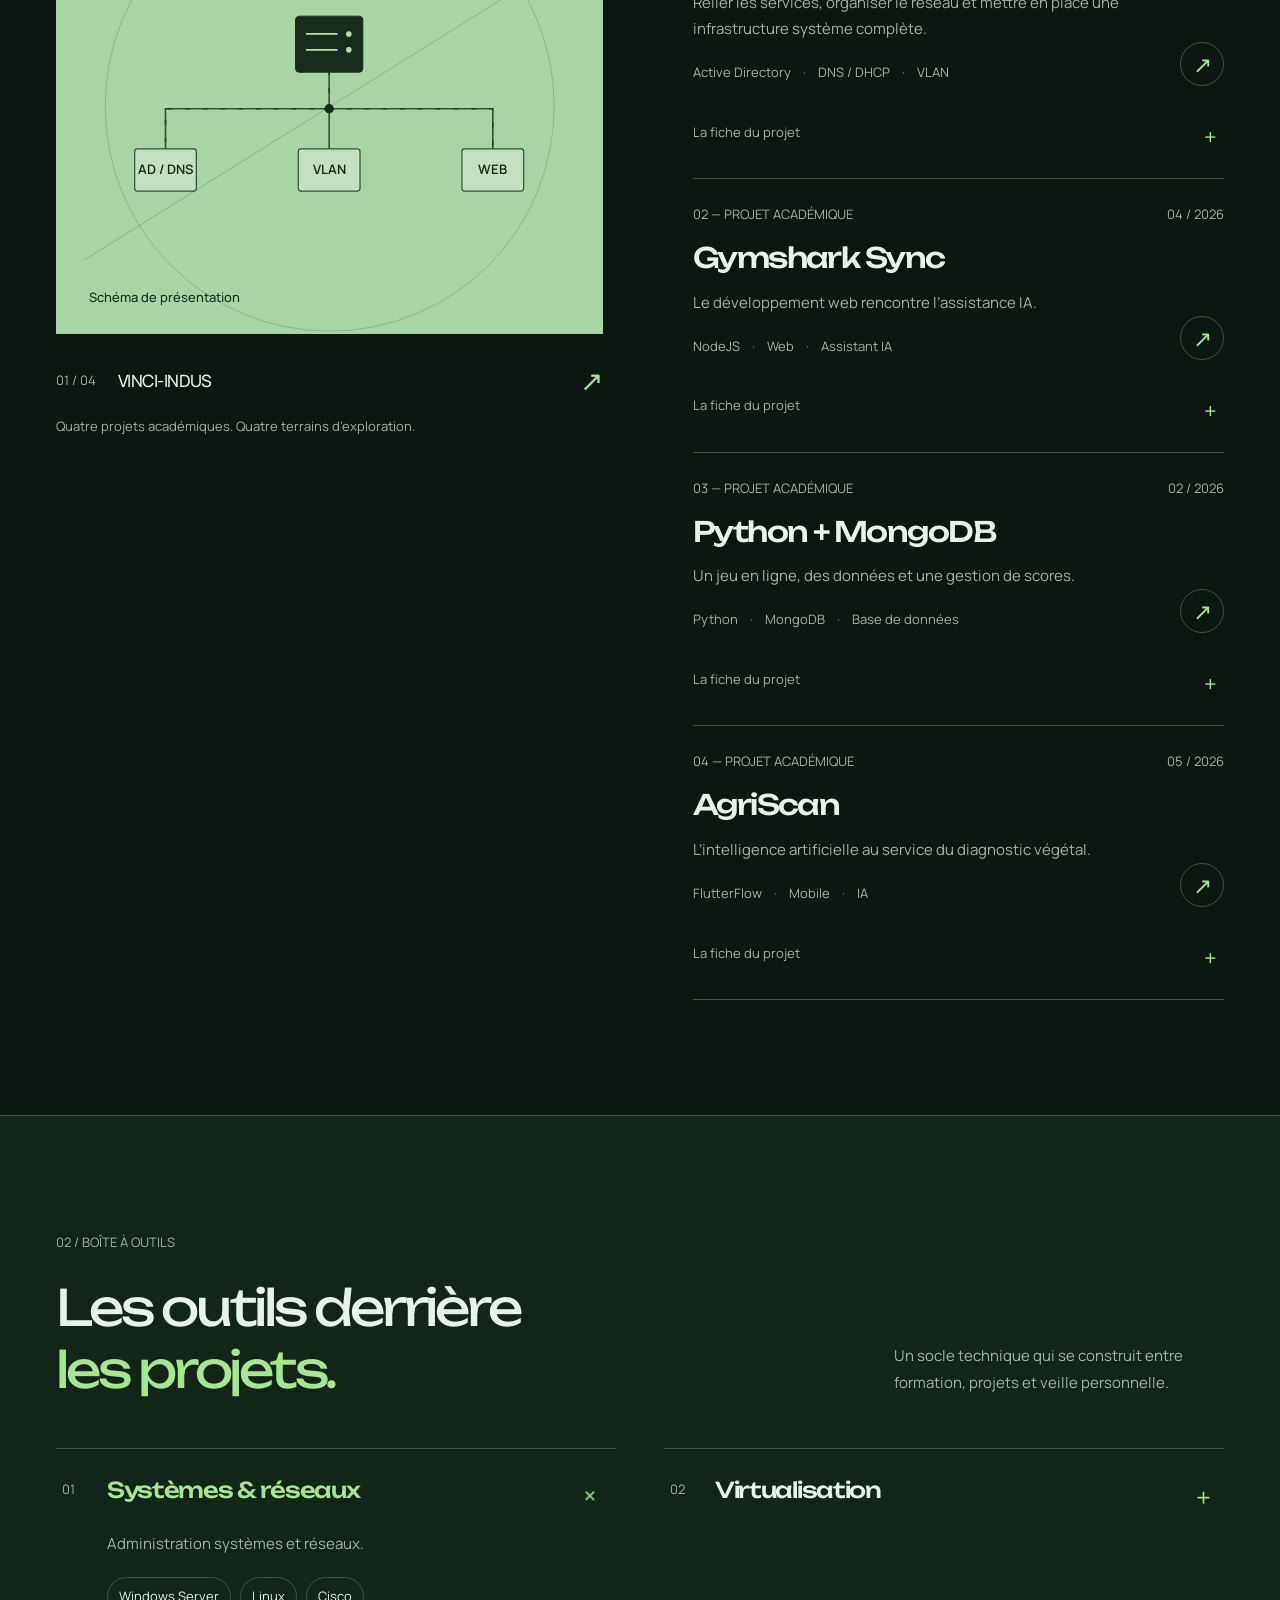
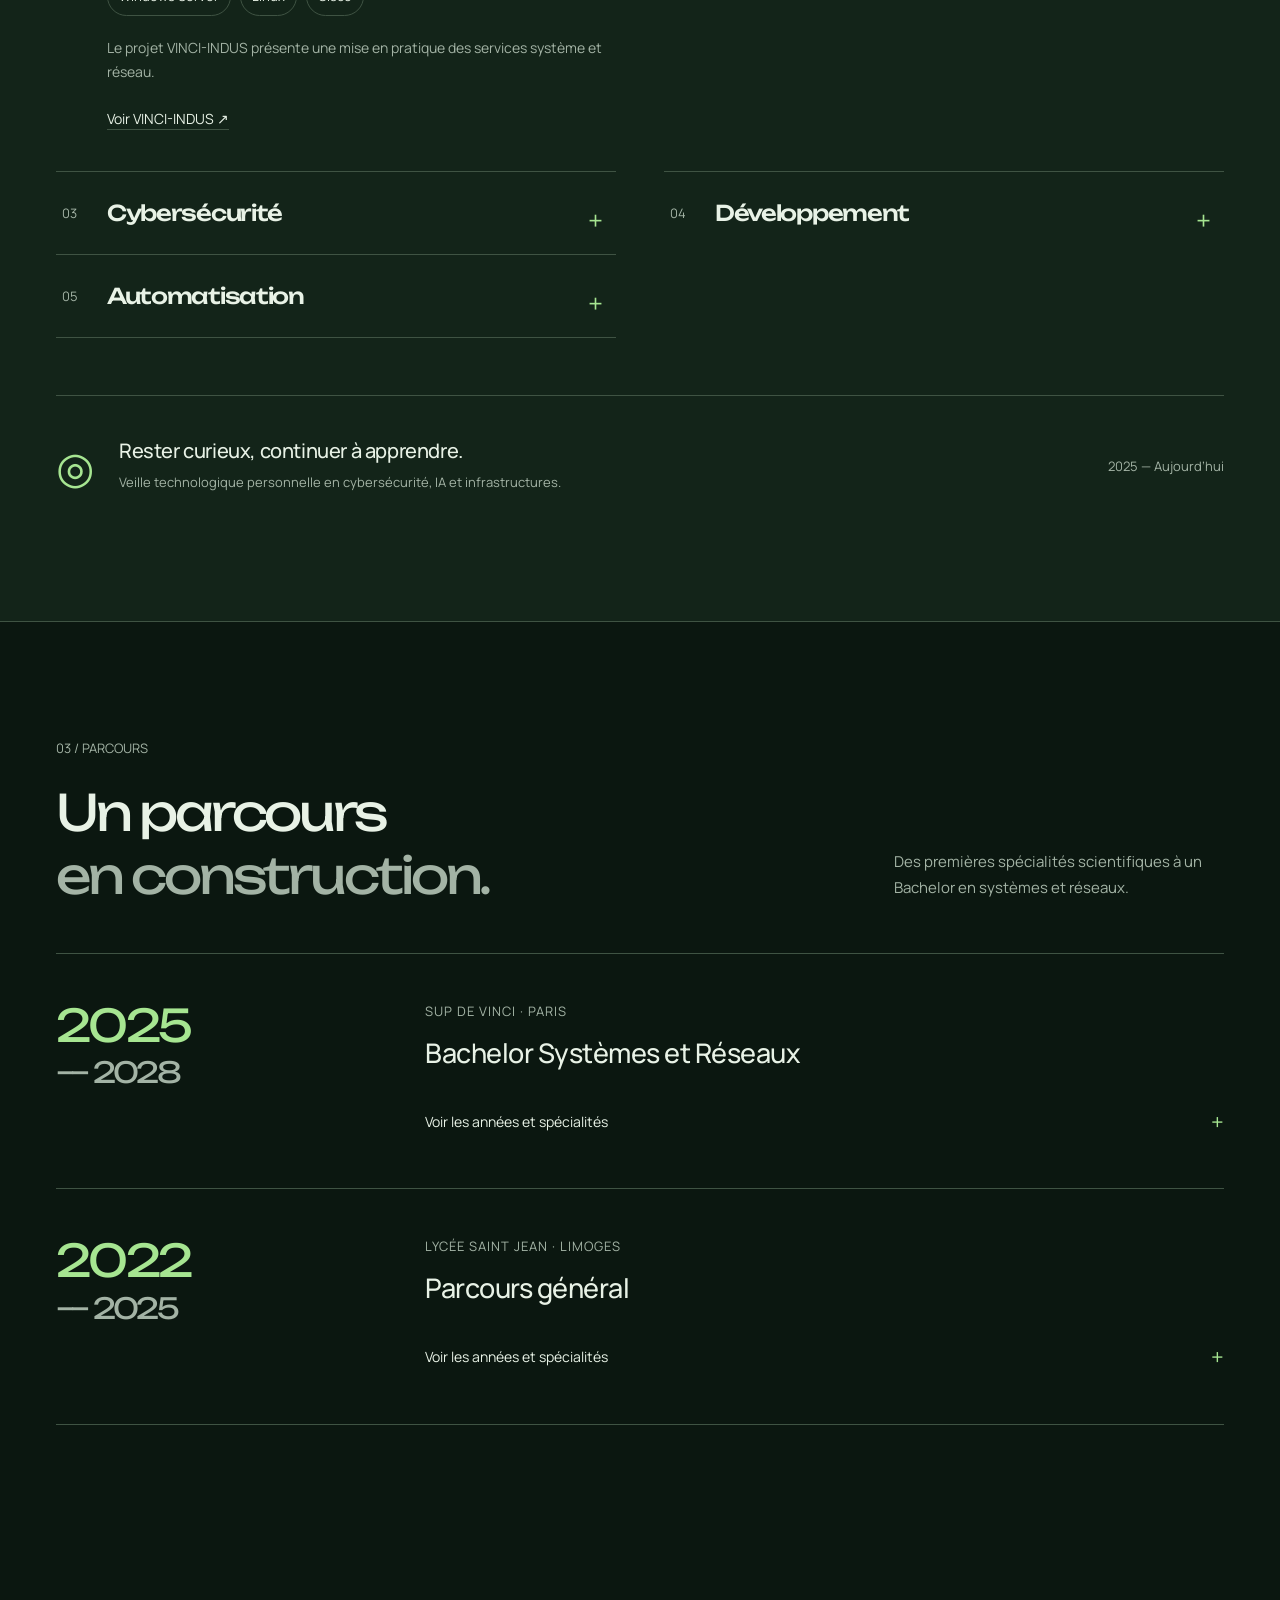
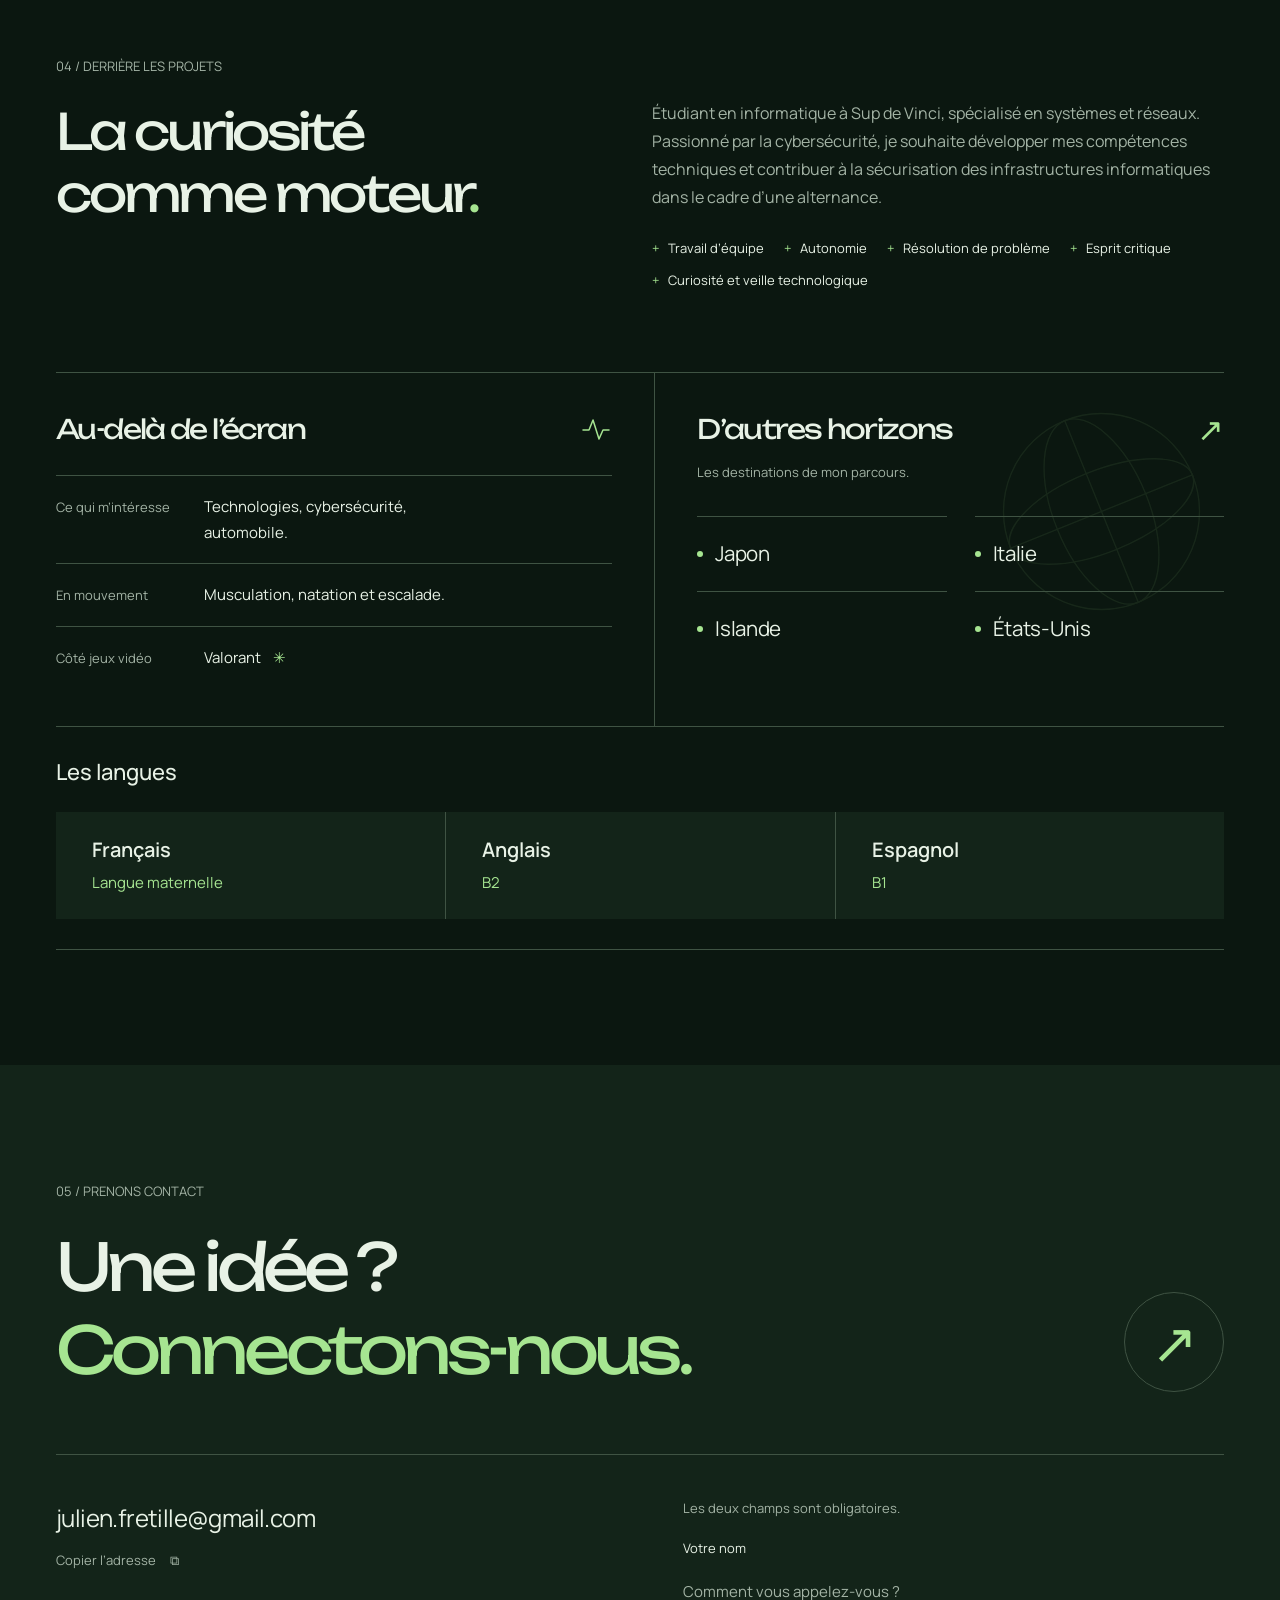
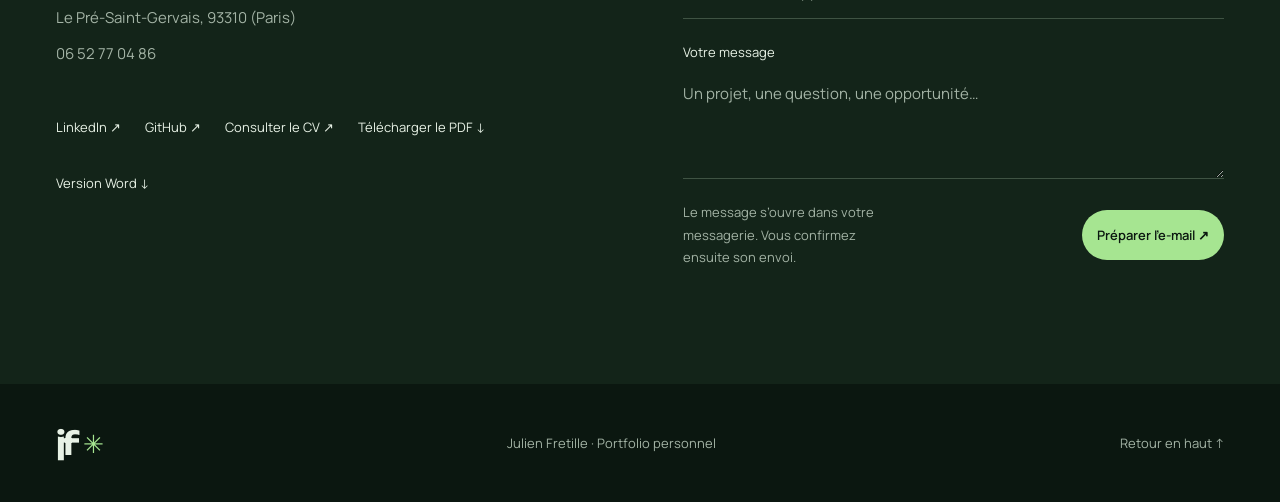
==== commit e859437a: "Refonte du portfolio" ====
--- a/index.html
+++ b/index.html
@@ -3,33 +3,259 @@
 <head>
   <meta charset="utf-8"><meta name="viewport" content="width=device-width,initial-scale=1">
   <meta name="theme-color" content="#101512"><meta name="description" content="Découvrez le portfolio de Julien Fretille : systèmes, réseaux, cybersécurité, projets académiques et parcours à Sup de Vinci.">
-  <title>Julien Fretille — Portfolio</title>
+  <title>Julien Fretille — Étudiant en systèmes, réseaux & cybersécurité</title>
+  <meta name="author" content="Julien Fretille">
+  <!-- URL publique non confirmée : configurer og:url, canonical et les images absolues selon le README après publication. -->
+  <meta property="og:type" content="website">
+  <meta property="og:locale" content="fr_FR">
+  <meta property="og:title" content="Julien Fretille — Portfolio">
+  <meta property="og:description" content="Étudiant à Sup de Vinci. Découvrez mes projets académiques en systèmes, réseaux, développement et intelligence artificielle.">
+  <meta property="og:image" content="assets/social-preview.png">
+  <meta property="og:image:alt" content="Portfolio de Julien Fretille, étudiant en systèmes et réseaux à Sup de Vinci, Paris.">
+  <meta property="og:image:width" content="1200">
+  <meta property="og:image:height" content="630">
+  <meta name="twitter:card" content="summary_large_image">
+  <meta name="twitter:title" content="Julien Fretille — Portfolio">
+  <meta name="twitter:description" content="Systèmes, réseaux et cybersécurité. Mon parcours, mes projets et ma curiosité pour l’informatique.">
+  <meta name="twitter:image:alt" content="Portfolio de Julien Fretille, systèmes, réseaux et cybersécurité.">
+  <meta name="twitter:image" content="assets/social-preview.png">
   <link rel="icon" href="assets/favicon.svg" type="image/svg+xml">
   <link rel="preconnect" href="https://fonts.googleapis.com"><link rel="preconnect" href="https://fonts.gstatic.com" crossorigin>
-  <link href="https://fonts.googleapis.com/css2?family=Barlow+Condensed:wght@500;600;700&family=Manrope:wght@400;500;600;700;800&display=swap" rel="stylesheet">
+  <link href="https://fonts.googleapis.com/css2?family=Unbounded:wght@400;500;600;700&family=Manrope:wght@400;500;600;700;800&display=swap" rel="stylesheet">
   <link rel="stylesheet" href="style.css"><script src="app.js" defer></script>
 </head>
 <body>
+<noscript><p class="noscript-note">JavaScript est désactivé. Les fiches projets, les compétences et les téléchargements restent accessibles.</p></noscript>
 <a class="skip" href="#main">Aller au contenu</a>
-<header class="header"><a class="logo" href="#accueil" aria-label="Julien Fretille, accueil">jf<span>✳</span></a><nav aria-label="Navigation principale" id="nav"><a href="#projets">Projets</a><a href="#competences">Compétences</a><a href="#parcours">Parcours</a><a href="#apropos">À propos</a></nav><a class="nav-contact" href="#contact">Discutons <span>↗</span></a><button class="menu" aria-label="Ouvrir le menu" aria-expanded="false" aria-controls="nav"><span></span><span></span></button></header>
-<main id="main">
-<section class="hero wrap" id="accueil">
- <div class="hero-copy"><p class="eyebrow"><span class="dot"></span> PORTFOLIO PERSONNEL <span class="slash">/</span> PARIS, FR</p><h1>JULIEN<br><span>FRETILLE</span><span class="name-dot">.</span></h1><p class="hero-role">Systèmes. Réseaux.<br><em>Cybersécurité.</em></p><p class="hero-intro">Comprendre les systèmes.<br>Connecter les idées. Construire la suite.</p><a class="button primary" href="#projets">Explorer mes projets <span>↘</span></a></div>
- <div class="hero-visual"><div class="visual-top"><span>EXPLORER MON UNIVERS</span><span class="cross">+</span></div><canvas id="globe" aria-label="Globe filaire animé illustrant les connexions entre systèmes, réseaux et cybersécurité"></canvas><div class="orbit-label label-one"><i></i>SYSTÈMES</div><div class="orbit-label label-two"><i></i>RÉSEAUX</div><div class="orbit-label label-three"><i></i>CYBERSÉCURITÉ</div><div class="visual-bottom"><span>DÉPLACEZ LE CURSEUR POUR EXPLORER</span><button id="motion-toggle" aria-pressed="false" aria-label="Mettre les animations en pause">Ⅱ</button></div></div>
- <div class="hero-footer"><span>Étudiant à <strong>Sup de Vinci</strong></span><span>Bachelor Systèmes et Réseaux <span class="muted">/ 2025 — 2028</span></span><a href="#projets" aria-label="Découvrir les projets">DÉFILER <span>↓</span></a></div>
+<header class="header">
+ <div class="header-inner"><a class="logo logo-expand" href="#accueil" aria-label="Julien Fretille, accueil">
+  <span class="logo-initial logo-initial-j" aria-hidden="true"><span class="sr-only">J</span><svg class="logo-dot" viewBox="0 0 32 36" focusable="false"><path transform="translate(4 0)" fill="currentColor" d="M3.021 10.90479 C2.59424 10.90479 2.22925 10.76628 1.92603 10.48926 C1.6228 10.21224 1.47119 9.86035 1.47119 9.43359 C1.47119 9.00684 1.6228 8.6512 1.92603 8.3667 C2.22925 8.08219 2.59424 7.93994 3.021 7.93994 C3.45524 7.93994 3.82585 8.08219 4.13281 8.3667 C4.43978 8.6512 4.59326 9.00684 4.59326 9.43359 C4.59326 9.83789 4.43978 10.18416 4.13281 10.47241 C3.82585 10.76066 3.45524 10.90479 3.021 10.90479 Z"/></svg></span>
+  <span class="logo-tail logo-tail-first" aria-hidden="true"><span class="sr-only">ULIEN</span><svg viewBox="0 0 63.665527 36" focusable="false"><path fill="currentColor" d="M14.375 18.30566 C14.375 22.8278 12.23372 25.08887 7.95117 25.08887 C3.84831 25.08887 1.79688 22.9139 1.79688 18.56396 L1.79688 8.71484 L4.46973 8.71484 L4.46973 18.01367 C4.46973 21.17318 5.69759 22.75293 8.15332 22.75293 C10.51921 22.75293 11.70215 21.22933 11.70215 18.18213 L11.70215 8.71484 L14.375 8.71484 Z M27.07666 24.81934 L18.15967 24.81934 L18.15967 8.71484 L20.83252 8.71484 L20.83252 22.56201 L27.07666 22.56201 Z M32.1416 24.81934 L29.39014 24.81934 L29.39014 8.71484 L32.1416 8.71484 Z M45.14648 24.81934 L36.10596 24.81934 L36.10596 8.71484 L44.78711 8.71484 L44.78711 10.9834 L38.77881 10.9834 L38.77881 15.54297 L44.31543 15.54297 L44.31543 17.80029 L38.77881 17.80029 L38.77881 22.56201 L45.14648 22.56201 Z M61.6665 24.81934 L58.74658 24.81934 L51.05371 12.98242 C50.85905 12.68294 50.69808 12.37223 50.5708 12.05029 L50.50342 12.05029 C50.56331 12.39469 50.59326 13.13216 50.59326 14.2627 L50.59326 24.81934 L48.01025 24.81934 L48.01025 8.71484 L51.12109 8.71484 L58.55566 20.271 C58.87012 20.75016 59.07227 21.07959 59.16211 21.25928 L59.20703 21.25928 C59.13216 20.83252 59.09473 20.11003 59.09473 19.0918 L59.09473 8.71484 L61.6665 8.71484 Z"/></svg></span>
+  <span class="logo-initial logo-initial-f" aria-hidden="true"><span class="sr-only">F</span></span>
+  <span class="logo-tail logo-tail-last" aria-hidden="true"><span class="sr-only">RETILLE</span><svg viewBox="0 0 80.005859 36" focusable="false"><path fill="currentColor" d="M14.43115 24.81934 L11.30908 24.81934 L8.7373 20.50684 C8.50521 20.11003 8.27873 19.77124 8.05786 19.49048 C7.837 19.20972 7.61239 18.97949 7.38403 18.7998 C7.15568 18.62012 6.90674 18.48909 6.63721 18.40674 C6.36768 18.32438 6.06445 18.2832 5.72754 18.2832 L4.64941 18.2832 L4.64941 24.81934 L1.98779 24.81934 L1.98779 8.71484 L7.28857 8.71484 C8.04476 8.71484 8.74105 8.80469 9.37744 8.98438 C10.01383 9.16406 10.56787 9.43547 11.03955 9.79858 C11.51123 10.1617 11.87996 10.61467 12.14575 11.15747 C12.41154 11.70028 12.54443 12.3348 12.54443 13.06104 C12.54443 13.63004 12.46021 14.15226 12.29175 14.62769 C12.12329 15.10311 11.88371 15.52612 11.573 15.89673 C11.26229 16.26733 10.88794 16.58366 10.44995 16.8457 C10.01196 17.10775 9.51969 17.30989 8.97314 17.45215 L8.97314 17.49707 C9.26514 17.66178 9.51969 17.84334 9.73682 18.04175 C9.95394 18.24015 10.15983 18.44417 10.35449 18.65381 C10.54915 18.86344 10.74194 19.10115 10.93286 19.36694 C11.12378 19.63273 11.33529 19.94157 11.56738 20.29346 Z M4.64941 10.88232 L4.64941 16.11572 L6.87305 16.11572 C7.28483 16.11572 7.66479 16.05208 8.01294 15.9248 C8.36108 15.79753 8.66243 15.61409 8.91699 15.37451 C9.17155 15.13493 9.36995 14.84294 9.51221 14.49854 C9.65446 14.15413 9.72559 13.76855 9.72559 13.3418 C9.72559 12.57064 9.48226 11.96794 8.99561 11.53369 C8.50895 11.09945 7.80892 10.88232 6.89551 10.88232 Z M25.34717 24.81934 L16.30664 24.81934 L16.30664 8.71484 L24.98779 8.71484 L24.98779 10.9834 L18.97949 10.9834 L18.97949 15.54297 L24.51611 15.54297 L24.51611 17.80029 L18.97949 17.80029 L18.97949 22.56201 L25.34717 22.56201 Z M38.65527 10.9834 L34.02832 10.9834 L34.02832 24.81934 L31.35547 24.81934 L31.35547 10.9834 L26.73975 10.9834 L26.73975 8.71484 L38.65527 8.71484 Z M43.75391 24.81934 L41.00244 24.81934 L41.00244 8.71484 L43.75391 8.71484 Z M56.63525 24.81934 L47.71826 24.81934 L47.71826 8.71484 L50.39111 8.71484 L50.39111 22.56201 L56.63525 22.56201 Z M67.87695 24.81934 L58.95996 24.81934 L58.95996 8.71484 L61.63281 8.71484 L61.63281 22.56201 L67.87695 22.56201 Z M79.24219 24.81934 L70.20166 24.81934 L70.20166 8.71484 L78.88281 8.71484 L78.88281 10.9834 L72.87451 10.9834 L72.87451 15.54297 L78.41113 15.54297 L78.41113 17.80029 L72.87451 17.80029 L72.87451 22.56201 L79.24219 22.56201 Z"/></svg></span>
+  <span class="logo-spark" aria-hidden="true"><svg viewBox="0 0 24 24" focusable="false"><path d="M12 1v22M1 12h22M4.22 4.22l15.56 15.56M4.22 19.78L19.78 4.22" fill="none" stroke="currentColor" stroke-width="1.35" stroke-linecap="round"/></svg></span>
+ </a>
+ <a class="nav-cv header-cv" href="assets/CV_Julien_Fretille.pdf" data-cv-view target="_blank" rel="noopener noreferrer" aria-label="Consulter mon CV en PDF, nouvel onglet">Mon CV <span aria-hidden="true">↗</span></a>
+ <button class="menu" aria-label="Ouvrir le menu" aria-expanded="false" aria-controls="nav"><span class="menu-word">Menu</span><span class="menu-icon" aria-hidden="true"></span></button>
+ <nav aria-label="Navigation principale" id="nav"><a href="#projets"><span class="nav-index" aria-hidden="true">01</span><span class="nav-label">Projets</span></a><a href="#competences"><span class="nav-index" aria-hidden="true">02</span><span class="nav-label">Compétences</span></a><a href="#parcours"><span class="nav-index" aria-hidden="true">03</span><span class="nav-label">Parcours</span></a><a href="#apropos"><span class="nav-index" aria-hidden="true">04</span><span class="nav-label">À propos</span></a><a class="mobile-contact" href="#contact"><span class="nav-index" aria-hidden="true">05</span><span class="nav-label">Contact</span></a></nav>
+ </div>
+</header>
+<div class="site-intro" id="site-intro" hidden>
+<div class="intro-scenes" aria-hidden="true">
+<div class="intro-scene"><div class="intro-content">
+<span class="intro-number">01</span><p class="intro-title">SYSTÈMES</p>
+<div class="intro-object"><svg class="intro-art" data-intro-art="systemes" viewBox="0 0 360 360" aria-hidden="true" xmlns="http://www.w3.org/2000/svg">
+  <defs>
+    <linearGradient id="intro-systems-top" x1=".12" y1="0" x2=".85" y2="1">
+      <stop stop-color="var(--intro-highlight, currentColor)"/>
+      <stop offset="1" stop-color="var(--intro-stroke, currentColor)"/>
+    </linearGradient>
+    <linearGradient id="intro-systems-front" x1="0" y1="0" x2="1" y2=".85">
+      <stop stop-color="var(--intro-stroke, currentColor)"/>
+      <stop offset="1" stop-color="var(--intro-object, currentColor)"/>
+    </linearGradient>
+  </defs>
+  <path d="M56 278L214 242L318 282L148 324Z" fill="var(--intro-object, currentColor)" opacity=".17"/>
+  <g stroke="var(--intro-object, currentColor)" stroke-width="1.4" stroke-linejoin="round">
+    <path d="M60 214L212 178L300 222L148 259Z" fill="url(#intro-systems-top)"/>
+    <path d="M148 259L300 222V266L148 304Z" fill="url(#intro-systems-front)"/>
+    <path d="M60 214L148 259V304L60 258Z" fill="var(--intro-object, currentColor)"/>
+    <path d="M60 140L212 104L300 148L148 185Z" fill="url(#intro-systems-top)"/>
+    <path d="M148 185L300 148V192L148 230Z" fill="url(#intro-systems-front)"/>
+    <path d="M60 140L148 185V230L60 184Z" fill="var(--intro-object, currentColor)"/>
+    <path d="M60 66L212 30L300 74L148 111Z" fill="url(#intro-systems-top)"/>
+    <path d="M148 111L300 74V118L148 156Z" fill="url(#intro-systems-front)"/>
+    <path d="M60 66L148 111V156L60 110Z" fill="var(--intro-object, currentColor)"/>
+  </g>
+  <path d="M62 66L148 109L298 74M62 140L148 183L298 148M62 214L148 257L298 222" fill="none" stroke="var(--intro-highlight, currentColor)" stroke-width="1.5" stroke-linejoin="round" opacity=".7"/>
+  <path d="M170 131L215 120M170 205L215 194M170 279L215 268" fill="none" stroke="currentColor" stroke-width="3.5" stroke-linecap="round"/>
+  <path d="M226 117L245 112M226 191L245 186M226 265L245 260" fill="none" stroke="currentColor" stroke-width="3.5" stroke-linecap="round" opacity=".5"/>
+  <path d="M76 96L93 105M103 110L119 118M76 170L93 179M103 184L119 192M76 244L93 253M103 258L119 266" fill="none" stroke="var(--intro-stroke, currentColor)" stroke-width="2.5" stroke-linecap="round"/>
+  <g fill="var(--intro-highlight, currentColor)">
+    <circle cx="278" cy="104" r="5.5"/>
+    <circle cx="278" cy="178" r="5.5"/>
+    <circle cx="278" cy="252" r="5.5"/>
+  </g>
+</svg></div>
+<p class="intro-caption">Systèmes et virtualisation.</p>
+<ul class="intro-topics"><li>Windows Server</li><li>Linux</li><li>Virtualisation</li></ul>
+</div></div>
+<div class="intro-scene"><div class="intro-content">
+<span class="intro-number">02</span><p class="intro-title">RÉSEAUX</p>
+<div class="intro-object"><svg class="intro-art" data-intro-art="reseaux" viewBox="0 0 360 360" aria-hidden="true" xmlns="http://www.w3.org/2000/svg">
+  <defs>
+    <radialGradient id="intro-network-volume" cx=".3" cy=".22" r=".8">
+      <stop stop-color="var(--intro-highlight, currentColor)" stop-opacity=".38"/>
+      <stop offset=".48" stop-color="var(--intro-highlight, currentColor)" stop-opacity=".09"/>
+      <stop offset="1" stop-color="var(--intro-object, currentColor)" stop-opacity="1"/>
+    </radialGradient>
+  </defs>
+  <ellipse cx="180" cy="180" rx="154" ry="48" transform="rotate(-28 180 180)" fill="none" stroke="var(--intro-stroke, currentColor)" stroke-width="2" opacity=".5"/>
+  <circle cx="180" cy="180" r="121" fill="var(--intro-object, currentColor)"/>
+  <circle cx="180" cy="180" r="121" fill="url(#intro-network-volume)"/>
+  <g fill="none" stroke="currentColor" stroke-width="1.7" opacity=".65">
+    <circle cx="180" cy="180" r="121"/>
+    <ellipse cx="180" cy="180" rx="121" ry="43"/>
+    <ellipse cx="180" cy="180" rx="121" ry="84"/>
+    <ellipse cx="180" cy="180" rx="43" ry="121" transform="rotate(-19 180 180)"/>
+    <ellipse cx="180" cy="180" rx="84" ry="121" transform="rotate(-19 180 180)"/>
+    <path d="M141 66L219 294M65 219L295 141"/>
+  </g>
+  <path d="M26 180A154 48 0 0 0 334 180" transform="rotate(-28 180 180)" fill="none" stroke="var(--intro-highlight, currentColor)" stroke-width="3" stroke-linecap="round"/>
+  <g fill="var(--intro-highlight, currentColor)" stroke="var(--intro-object, currentColor)" stroke-width="2">
+    <circle cx="93" cy="96" r="9"/>
+    <circle cx="143" cy="173" r="10"/>
+    <circle cx="264" cy="261" r="9"/>
+    <circle cx="240" cy="128" r="7"/>
+  </g>
+  <circle cx="311" cy="144" r="5" fill="currentColor"/>
+</svg></div>
+<p class="intro-caption">Réseaux et infrastructures.</p>
+<ul class="intro-topics"><li>DNS</li><li>DHCP</li><li>VLAN</li></ul>
+</div></div>
+<div class="intro-scene"><div class="intro-content">
+<span class="intro-number">03</span><p class="intro-title">CYBER</p>
+<div class="intro-object"><svg class="intro-art" data-intro-art="cyber" viewBox="0 0 360 360" aria-hidden="true" xmlns="http://www.w3.org/2000/svg">
+  <defs>
+    <linearGradient id="intro-cyber-bevel" x1="0" y1="0" x2="1" y2="1">
+      <stop stop-color="var(--intro-highlight, currentColor)"/>
+      <stop offset=".48" stop-color="var(--intro-stroke, currentColor)"/>
+      <stop offset="1" stop-color="var(--intro-object, currentColor)"/>
+    </linearGradient>
+    <linearGradient id="intro-cyber-face" x1="0" y1="0" x2=".9" y2="1">
+      <stop stop-color="var(--intro-stroke, currentColor)"/>
+      <stop offset="1" stop-color="var(--intro-object, currentColor)"/>
+    </linearGradient>
+  </defs>
+  <g fill="none" stroke="var(--intro-stroke, currentColor)" stroke-width="1.8">
+    <circle cx="180" cy="180" r="136" opacity=".35"/>
+    <circle cx="180" cy="180" r="120" opacity=".75"/>
+  </g>
+  <path d="M191 64L274 96V170C274 224 237 270 191 299L174 286L97 108Z" fill="var(--intro-object, currentColor)" stroke="var(--intro-stroke, currentColor)" stroke-width="1.2" stroke-linejoin="round"/>
+  <path d="M174 50L258 82V158C258 214 221 258 174 287C127 258 90 214 90 158V82Z" fill="url(#intro-cyber-bevel)" stroke="var(--intro-highlight, currentColor)" stroke-width="1.6" stroke-linejoin="round"/>
+  <path d="M174 67L243 93V158C243 202 215 239 174 269C133 239 105 202 105 158V93Z" fill="url(#intro-cyber-face)" stroke="var(--intro-object, currentColor)" stroke-width="1.4" stroke-linejoin="round"/>
+  <path d="M174 67L243 93V158C243 202 215 239 174 269Z" fill="var(--intro-object, currentColor)" opacity=".28"/>
+  <path d="M174 53L93 84V157" fill="none" stroke="currentColor" stroke-width="2.4" stroke-linecap="round"/>
+  <path d="M148 158V140C148 125 159 114 174 114C189 114 200 125 200 140V158" fill="none" stroke="var(--intro-highlight, currentColor)" stroke-width="6" stroke-linecap="round"/>
+  <rect x="138" y="153" width="72" height="61" rx="9" fill="var(--intro-object, currentColor)" transform="translate(4 5)"/>
+  <rect x="138" y="153" width="72" height="61" rx="9" fill="var(--intro-highlight, currentColor)"/>
+  <path d="M174 181V194" fill="none" stroke="var(--intro-object, currentColor)" stroke-width="4.5" stroke-linecap="round"/>
+  <circle cx="174" cy="179" r="5.5" fill="var(--intro-object, currentColor)"/>
+</svg></div>
+<p class="intro-caption">Cybersécurité et veille.</p>
+<ul class="intro-topics"><li>Cybersécurité</li><li>Sécurisation</li><li>Veille</li></ul>
+</div></div>
+</div>
+<button class="intro-skip" type="button">Passer l’introduction <span aria-hidden="true">↗</span></button>
+</div>
+<main id="main" tabindex="-1">
+<section class="hero wrap" id="accueil" aria-labelledby="hero-title">
+ <div class="hero-copy">
+  <p class="eyebrow"><span class="dot" aria-hidden="true"></span> ÉTUDIANT EN INFORMATIQUE · PARIS</p>
+  <h1 id="hero-title"><span class="first-name">JULIEN</span><br><span class="last-name">FRETILLE</span><span class="name-dot">.</span></h1>
+  <p class="hero-role">Systèmes, réseaux<br>& <em>cybersécurité.</em></p>
+  <p class="hero-intro">J’explore les infrastructures et développe mes compétences à travers des projets concrets, à Sup de Vinci.</p>
+  <div class="hero-actions"><a class="button primary" href="#projets">Découvrir mes projets <span aria-hidden="true">↘</span></a><a class="text-link" href="assets/CV_Julien_Fretille.pdf" data-cv-view target="_blank" rel="noopener noreferrer" aria-label="Consulter le CV, nouvel onglet">Consulter le CV <span aria-hidden="true">↗</span></a></div>
+ </div>
+ <div class="hero-visual">
+  <div class="visual-top"><span>TOUT EST CONNECTÉ</span><span class="cross" aria-hidden="true">+</span></div>
+  <canvas id="globe" aria-hidden="true"></canvas>
+  <svg class="globe-fallback" viewBox="0 0 460 460" aria-hidden="true"><g fill="none" stroke="currentColor"><circle cx="230" cy="230" r="150"/><ellipse cx="230" cy="230" rx="150" ry="55"/><ellipse cx="230" cy="230" rx="150" ry="110"/><ellipse cx="230" cy="230" rx="55" ry="150"/><ellipse cx="230" cy="230" rx="110" ry="150"/><path d="M80 230H380M230 80V380"/></g></svg>
+  <div class="orbit-controls" hidden role="group" aria-label="Explorer mes domaines"><button class="orbit-label label-one" data-domain="systemes" aria-pressed="true"><i aria-hidden="true"></i>Systèmes</button><button class="orbit-label label-two" data-domain="reseaux" aria-pressed="false"><i aria-hidden="true"></i>Réseaux</button><button class="orbit-label label-three" data-domain="cyber" aria-pressed="false"><i aria-hidden="true"></i>Cybersécurité</button></div>
+  <div class="visual-bottom"><span>SÉLECTIONNEZ UN DOMAINE</span><button id="motion-toggle" hidden aria-pressed="false" aria-label="Mettre les animations en pause"><span aria-hidden="true">Ⅱ</span><span class="motion-label">Pause</span></button></div>
+  <div class="domain-insight" aria-live="polite"><span class="domain-number" aria-hidden="true">01</span><div><h2 id="domain-title">Faire fonctionner les systèmes.</h2><p id="domain-text">Windows Server, Linux et virtualisation : les bases de mon parcours.</p></div></div>
+ </div>
+ <div class="hero-footer"><span>FORMATION <strong>Sup de Vinci, Paris</strong></span><span>Bachelor Systèmes et Réseaux <span class="muted">2025 — 2028</span></span><a href="#projets" aria-label="Passer à la section projets">EXPLORER <span aria-hidden="true">↓</span></a></div>
 </section>
-<section class="projects section wrap" id="projets"><div class="section-heading"><div><p class="section-index">01 / EXPLORATIONS</p><h2>Des idées aux<br><span class="muted-heading">projets concrets.</span></h2></div><p>Infrastructure, développement et intelligence artificielle : mes projets académiques, terrain d’apprentissage et d’expérimentation.</p></div><div class="project-toolbar"><div class="filters" role="group" aria-label="Filtrer les projets"><button data-filter="all" class="active" aria-pressed="true">Tous <span>04</span></button><button data-filter="infra" aria-pressed="false">Infrastructure</button><button data-filter="dev" aria-pressed="false">Développement</button><button data-filter="ia" aria-pressed="false">IA & mobile</button></div><span id="project-count" aria-live="polite">4 projets</span></div>
-<div class="project-grid">
- <article class="project" data-category="infra"><button class="project-open" data-project="vinci" aria-label="Découvrir le projet VINCI-INDUS"><div class="project-art art-infra"><span class="art-label">INFRASTRUCTURE RÉSEAU</span><svg viewBox="0 0 550 250" aria-hidden="true"><g class="network-lines"><path d="M275 65V125M100 175V125H450V175M275 125V175"/><path class="flow-line" d="M275 65V125H100V175M275 125H450V175"/></g><g class="server-main"><rect x="239" y="26" width="72" height="60" rx="4"/><path d="M250 45h34m-34 17h34"/><circle cx="296" cy="45" r="3"/><circle cx="296" cy="62" r="3"/></g><g class="server-node"><rect x="67" y="168" width="66" height="45" rx="3"/><rect x="242" y="168" width="66" height="45" rx="3"/><rect x="417" y="168" width="66" height="45" rx="3"/></g><g class="svg-label"><text x="100" y="195">AD / DNS</text><text x="275" y="195">VLAN</text><text x="450" y="195">WEB</text></g><circle class="signal" cx="275" cy="125" r="5"/></svg><span class="art-caption">Schéma de présentation</span><span class="art-arrow">↗</span></div><div class="project-info"><div class="project-meta"><span>01 — PROJET ACADÉMIQUE</span><time datetime="2026-03">03 / 2026</time></div><h3>VINCI-INDUS</h3><p>Une infrastructure réseau et système complète.</p><div class="tags"><span>Active Directory</span><span>DNS / DHCP</span><span>VLAN</span></div></div></button></article>
- <article class="project" data-category="dev ia"><button class="project-open" data-project="gymshark" aria-label="Découvrir le projet Gymshark Sync"><div class="project-art art-gym"><span class="art-label">WEB & INTELLIGENCE ARTIFICIELLE</span><div class="gym-visual"><span class="gym-word">SYNC<span>↗</span></span><svg viewBox="0 0 440 75" aria-hidden="true"><path d="M0 40H105L120 40L136 10L159 67L177 25L190 40H295L310 40L324 16L344 61L360 40H440"/></svg><div class="gym-chips"><span>NodeJS</span><span>↔</span><span>Assistant IA</span></div></div><span class="art-caption">Illustration du projet</span><span class="art-arrow">↗</span></div><div class="project-info"><div class="project-meta"><span>02 — PROJET ACADÉMIQUE</span><time datetime="2026-04">04 / 2026</time></div><h3>Gymshark Sync</h3><p>Le développement web rencontre l’assistance IA.</p><div class="tags"><span>NodeJS</span><span>Web</span><span>Assistant IA</span></div></div></button></article>
- <article class="project" data-category="dev"><button class="project-open" data-project="python" aria-label="Découvrir le projet Python et MongoDB"><div class="project-art art-python"><span class="art-label">JEU EN LIGNE & DONNÉES</span><div class="code-art"><span class="code-symbol">{</span><div><span class="code-comment">// jouer. enregistrer. progresser.</span><p>Python <span>×</span><br>MongoDB<span class="cursor">_</span></p></div><span class="code-symbol">}</span></div><span class="art-caption">Illustration du projet</span><span class="art-arrow">↗</span></div><div class="project-info"><div class="project-meta"><span>03 — PROJET ACADÉMIQUE</span><time datetime="2026-02">02 / 2026</time></div><h3>Python + MongoDB</h3><p>Un jeu en ligne, des données et une gestion de scores.</p><div class="tags"><span>Python</span><span>MongoDB</span><span>Base de données</span></div></div></button></article>
- <article class="project" data-category="ia"><button class="project-open" data-project="flutter" aria-label="Découvrir le projet FlutterFlow"><div class="project-art art-flutter"><span class="art-label">APPLICATION MOBILE & IA</span><div class="leaf-visual"><svg viewBox="0 0 400 260" aria-hidden="true"><path class="leaf-fill" d="M195 205C72 172 95 54 278 35C300 133 269 194 195 205Z"/><path class="leaf-vein" d="M163 231Q200 132 258 58M190 169L143 114M211 130L266 106M223 107L192 73"/><path class="scan" d="M104 110H292"/><path class="scan-corner" d="M89 82V49h33m155 0h33v33m0 111v33h-33m-155 0H89v-33"/></svg><span class="plant-label">DIAGNOSTIC VÉGÉTAL <span>✳</span></span></div><span class="art-caption">Illustration du projet</span><span class="art-arrow">↗</span></div><div class="project-info"><div class="project-meta"><span>04 — PROJET ACADÉMIQUE</span><time datetime="2026-05">05 / 2026</time></div><h3>FlutterFlow</h3><p>L’intelligence artificielle au service du diagnostic végétal.</p><div class="tags"><span>FlutterFlow</span><span>Mobile</span><span>IA</span></div></div></button></article>
+<section class="projects section wrap" id="projets"><div class="section-heading"><div><p class="section-index">01 / EXPLORATIONS</p><h2>Projets<span class="project-total" aria-hidden="true">(04)</span><br><span class="muted-heading">Une curiosité commune.</span></h2></div><p>De l’infrastructure réseau au diagnostic végétal : quatre projets académiques pour mettre la théorie en pratique.</p></div><div class="project-toolbar"><div class="filters" hidden role="group" aria-label="Filtrer les projets"><button data-filter="all" class="active" aria-pressed="true">Tous <span>04</span></button><button data-filter="infra" aria-pressed="false">Infrastructure</button><button data-filter="dev" aria-pressed="false">Développement</button><button data-filter="ia" aria-pressed="false">IA & mobile</button></div><span id="project-count" role="status" aria-live="polite" aria-atomic="true">4 projets</span></div>
+<div class="project-explorer">
+ <aside class="project-preview" hidden aria-hidden="true">
+  <div class="project-preview-stage"></div>
+  <div class="preview-caption"><span class="preview-index">01 / 04</span><span class="preview-title">VINCI-INDUS</span><span class="preview-arrow">↗</span></div>
+  <p class="preview-note">Quatre projets académiques. Quatre terrains d’exploration.</p>
+ </aside>
+ <div class="project-grid">
+ <article class="project project-featured" data-category="infra"><div class="project-open"><div class="project-info"><div class="project-meta"><span>01 — PROJET ACADÉMIQUE</span><time datetime="2026-03">03 / 2026</time></div><h3>VINCI-INDUS</h3><p>Relier les services, organiser le réseau et mettre en place une infrastructure système complète.</p><div class="tags"><span>Active Directory</span><span>DNS / DHCP</span><span>VLAN</span></div><a class="project-cta" data-project="vinci-indus" href="#projet-vinci-indus" aria-label="Lire la fiche du projet VINCI-INDUS">Explorer l’infrastructure <span aria-hidden="true">↗</span></a></div></div><details class="project-details" id="projet-vinci-indus" data-project-title="VINCI-INDUS" open>
+ <summary class="project-summary">La fiche du projet <span aria-hidden="true">+</span></summary>
+ <div class="project-detail-body">
+  <div class="project-art art-infra"><span class="art-label">INFRASTRUCTURE RÉSEAU</span><svg viewBox="0 0 550 250" aria-hidden="true"><g class="network-lines"><path d="M275 65V125M100 175V125H450V175M275 125V175"/><path class="flow-line" d="M275 65V125H100V175M275 125H450V175"/></g><g class="server-main"><rect x="239" y="26" width="72" height="60" rx="4"/><path d="M250 45h34m-34 17h34"/><circle cx="296" cy="45" r="3"/><circle cx="296" cy="62" r="3"/></g><g class="server-node"><rect x="67" y="168" width="66" height="45" rx="3"/><rect x="242" y="168" width="66" height="45" rx="3"/><rect x="417" y="168" width="66" height="45" rx="3"/></g><g class="svg-label"><text x="100" y="195">AD / DNS</text><text x="275" y="195">VLAN</text><text x="450" y="195">WEB</text></g><circle class="signal" cx="275" cy="125" r="5"/></svg><span class="art-caption">Schéma de présentation</span><span class="art-arrow">↗</span></div>
+  <p class="detail-kicker">Infrastructure système et réseau</p>
+  <h4>VINCI-INDUS</h4>
+  <p>Mise en place d’une infrastructure réseau et système complète comprenant AD, DNS, DHCP, GPO, VLAN et un serveur web.</p>
+  <dl class="project-facts"><div><dt>Cadre</dt><dd>Projet académique</dd></div><div><dt>Date</dt><dd>Mars 2026</dd></div></dl>
+  <h4 class="detail-subtitle">L’objectif</h4><p>Réunir les services système et réseau du projet dans une infrastructure commune.</p>
+  <h4 class="detail-subtitle">Le périmètre technique</h4>
+  <dl class="project-technologies"><div><dt>AD et GPO</dt><dd>Annuaire, identités et stratégies de groupe.</dd></div><div><dt>DNS et DHCP</dt><dd>Résolution des noms et attribution des paramètres réseau.</dd></div><div><dt>VLAN</dt><dd>Segmentation logique du réseau.</dd></div><div><dt>Serveur web</dt><dd>Hébergement d’un service web.</dd></div></dl>
+  <p class="project-source-note">Les visuels illustrent le sujet du projet. Les descriptions des technologies expliquent leur rôle général.</p>
+  <div class="project-detail-actions"><button class="copy-project" type="button" data-copy-project="projet-vinci-indus" hidden>Copier le lien ↗</button><a href="#contact" data-project-contact="VINCI-INDUS">Discuter de ce projet ↗</a><a href="#projet-gymshark-sync" class="project-next">Projet suivant →</a></div>
+ </div>
+</details></article>
+ <article class="project" data-category="dev ia"><div class="project-open"><div class="project-info"><div class="project-meta"><span>02 — PROJET ACADÉMIQUE</span><time datetime="2026-04">04 / 2026</time></div><h3>Gymshark Sync</h3><p>Le développement web rencontre l’assistance IA.</p><div class="tags"><span>NodeJS</span><span>Web</span><span>Assistant IA</span></div><a class="project-cta" data-project="gymshark-sync" href="#projet-gymshark-sync" aria-label="Lire la fiche du projet Gymshark Sync">Découvrir le projet <span aria-hidden="true">↗</span></a></div></div><details class="project-details" id="projet-gymshark-sync" data-project-title="Gymshark Sync" open>
+ <summary class="project-summary">La fiche du projet <span aria-hidden="true">+</span></summary>
+ <div class="project-detail-body">
+  <div class="project-art art-gym"><span class="art-label">WEB & INTELLIGENCE ARTIFICIELLE</span><div class="gym-visual"><span class="gym-word">SYNC<span>↗</span></span><svg viewBox="0 0 440 75" aria-hidden="true"><path d="M0 40H105L120 40L136 10L159 67L177 25L190 40H295L310 40L324 16L344 61L360 40H440"/></svg><div class="gym-chips"><span>NodeJS</span><span>↔</span><span>Assistant IA</span></div></div><span class="art-caption">Illustration du projet</span><span class="art-arrow">↗</span></div>
+  <p class="detail-kicker">Site internet et assistant IA</p>
+  <h4>Gymshark Sync</h4>
+  <p>Développement d’un site internet avec NodeJS et intégration d’un assistant IA.</p>
+  <dl class="project-facts"><div><dt>Cadre</dt><dd>Projet académique</dd></div><div><dt>Date</dt><dd>Avril 2026</dd></div></dl>
+  <h4 class="detail-subtitle">L’objectif</h4><p>Associer un site internet à une assistance fondée sur l’intelligence artificielle.</p>
+  <h4 class="detail-subtitle">Le périmètre technique</h4>
+  <dl class="project-technologies"><div><dt>NodeJS</dt><dd>Technologie employée pour le développement du site.</dd></div><div><dt>Assistant IA</dt><dd>Assistant intégré au site internet.</dd></div></dl>
+  <p class="project-source-note">Les visuels illustrent le sujet du projet. Les descriptions des technologies expliquent leur rôle général.</p>
+  <div class="project-detail-actions"><button class="copy-project" type="button" data-copy-project="projet-gymshark-sync" hidden>Copier le lien ↗</button><a href="#contact" data-project-contact="Gymshark Sync">Discuter de ce projet ↗</a><a href="#projet-python-mongodb" class="project-next">Projet suivant →</a></div>
+ </div>
+</details></article>
+ <article class="project" data-category="dev"><div class="project-open"><div class="project-info"><div class="project-meta"><span>03 — PROJET ACADÉMIQUE</span><time datetime="2026-02">02 / 2026</time></div><h3>Python + MongoDB</h3><p>Un jeu en ligne, des données et une gestion de scores.</p><div class="tags"><span>Python</span><span>MongoDB</span><span>Base de données</span></div><a class="project-cta" data-project="python-mongodb" href="#projet-python-mongodb" aria-label="Lire la fiche du projet Python + MongoDB">Découvrir le projet <span aria-hidden="true">↗</span></a></div></div><details class="project-details" id="projet-python-mongodb" data-project-title="Python + MongoDB" open>
+ <summary class="project-summary">La fiche du projet <span aria-hidden="true">+</span></summary>
+ <div class="project-detail-body">
+  <div class="project-art art-python"><span class="art-label">JEU EN LIGNE & DONNÉES</span><div class="code-art"><span class="code-symbol">{</span><div><span class="code-comment">// jouer. enregistrer. progresser.</span><p>Python <span>×</span><br>MongoDB<span class="cursor">_</span></p></div><span class="code-symbol">}</span></div><span class="art-caption">Illustration du projet</span><span class="art-arrow">↗</span></div>
+  <p class="detail-kicker">Jeu en ligne et données</p>
+  <h4>Python + MongoDB</h4>
+  <p>Création d’un jeu en ligne avec une base de données et une gestion des scores.</p>
+  <dl class="project-facts"><div><dt>Cadre</dt><dd>Projet académique</dd></div><div><dt>Date</dt><dd>Février 2026</dd></div></dl>
+  <h4 class="detail-subtitle">L’objectif</h4><p>Relier le fonctionnement du jeu à ses données et à la gestion des scores.</p>
+  <h4 class="detail-subtitle">Le périmètre technique</h4>
+  <dl class="project-technologies"><div><dt>Python</dt><dd>Langage employé dans le projet de jeu.</dd></div><div><dt>MongoDB</dt><dd>Base de données associée au jeu.</dd></div><div><dt>Scores</dt><dd>Gestion des scores du jeu en ligne.</dd></div></dl>
+  <p class="project-source-note">Les visuels illustrent le sujet du projet. Les descriptions des technologies expliquent leur rôle général.</p>
+  <div class="project-detail-actions"><button class="copy-project" type="button" data-copy-project="projet-python-mongodb" hidden>Copier le lien ↗</button><a href="#contact" data-project-contact="Python + MongoDB">Discuter de ce projet ↗</a><a href="#projet-agriscan" class="project-next">Projet suivant →</a></div>
+ </div>
+</details></article>
+ <article class="project project-wide" data-category="ia"><div class="project-open"><div class="project-info"><div class="project-meta"><span>04 — PROJET ACADÉMIQUE</span><time datetime="2026-05">05 / 2026</time></div><h3>AgriScan</h3><p>L’intelligence artificielle au service du diagnostic végétal.</p><div class="tags"><span>FlutterFlow</span><span>Mobile</span><span>IA</span></div><a class="project-cta" data-project="agriscan" href="#projet-agriscan" aria-label="Lire la fiche du projet AgriScan">Découvrir le projet <span aria-hidden="true">↗</span></a></div></div><details class="project-details" id="projet-agriscan" data-project-title="AgriScan" open>
+ <summary class="project-summary">La fiche du projet <span aria-hidden="true">+</span></summary>
+ <div class="project-detail-body">
+  <div class="project-art art-flutter"><span class="art-label">APPLICATION MOBILE & IA</span><div class="leaf-visual"><svg viewBox="0 0 400 260" aria-hidden="true"><path class="leaf-fill" d="M195 205C72 172 95 54 278 35C300 133 269 194 195 205Z"/><path class="leaf-vein" d="M163 231Q200 132 258 58M190 169L143 114M211 130L266 106M223 107L192 73"/><path class="scan" d="M104 110H292"/><path class="scan-corner" d="M89 82V49h33m155 0h33v33m0 111v33h-33m-155 0H89v-33"/></svg><span class="plant-label">DIAGNOSTIC VÉGÉTAL <span>✳</span></span></div><span class="art-caption">Illustration du projet</span><span class="art-arrow">↗</span></div>
+  <p class="detail-kicker">Application mobile et IA</p>
+  <h4>AgriScan</h4>
+  <p>Application mobile de diagnostic végétal avec IA, réalisée avec FlutterFlow.</p>
+  <dl class="project-facts"><div><dt>Cadre</dt><dd>Projet académique</dd></div><div><dt>Date</dt><dd>Mai 2026</dd></div></dl>
+  <h4 class="detail-subtitle">L’objectif</h4><p>Proposer une application mobile consacrée au diagnostic végétal avec l’intelligence artificielle.</p>
+  <h4 class="detail-subtitle">Le périmètre technique</h4>
+  <dl class="project-technologies"><div><dt>FlutterFlow</dt><dd>Outil de création de l’application mobile.</dd></div><div><dt>Diagnostic végétal</dt><dd>Usage central de l’application.</dd></div><div><dt>Intelligence artificielle</dt><dd>Composante du diagnostic végétal.</dd></div></dl>
+  <p class="project-source-note">Les visuels illustrent le sujet du projet. Les descriptions des technologies expliquent leur rôle général.</p>
+  <div class="project-detail-actions"><button class="copy-project" type="button" data-copy-project="projet-agriscan" hidden>Copier le lien ↗</button><a href="#contact" data-project-contact="AgriScan">Discuter de ce projet ↗</a><a href="#projet-vinci-indus" class="project-next">Projet suivant →</a></div>
+ </div>
+</details></article>
+</div></div></section>
+<section class="skills-section section" id="competences"><div class="wrap"><div class="section-heading"><div><p class="section-index">02 / BOÎTE À OUTILS</p><h2>Les outils derrière<br><span class="accent">les projets.</span></h2></div><p>Un socle technique qui se construit entre formation, projets et veille personnelle.</p></div><div class="skill-accordions"><details class="skill-item" open><summary><span class="skill-number">01</span><span class="skill-title">Systèmes &amp; réseaux</span><span class="skill-toggle" aria-hidden="true">+</span></summary><div class="skill-content"><p>Administration systèmes et réseaux.</p><div class="skill-technologies"><span>Windows Server</span><span>Linux</span><span>Cisco</span></div><p class="skill-footnote">Le projet VINCI-INDUS présente une mise en pratique des services système et réseau.</p><a class="skill-project-link" href="#projet-vinci-indus">Voir VINCI-INDUS ↗</a></div></details><details class="skill-item"><summary><span class="skill-number">02</span><span class="skill-title">Virtualisation</span><span class="skill-toggle" aria-hidden="true">+</span></summary><div class="skill-content"><p>Des environnements virtuels pour travailler sur les systèmes.</p><div class="skill-technologies"><span>VMware</span><span>VirtualBox</span></div><p class="skill-footnote">Outils de virtualisation mentionnés dans mon parcours.</p></div></details><details class="skill-item"><summary><span class="skill-number">03</span><span class="skill-title">Cybersécurité</span><span class="skill-toggle" aria-hidden="true">+</span></summary><div class="skill-content"><p>Notions de cybersécurité : sécurisation et analyse de vulnérabilités.</p><div class="skill-technologies"><span>Sécurisation</span><span>Analyse de vulnérabilités</span><span>Veille technologique</span></div><p class="skill-footnote">Un domaine que j’approfondis à travers ma formation et ma veille.</p></div></details><details class="skill-item"><summary><span class="skill-number">04</span><span class="skill-title">Développement</span><span class="skill-toggle" aria-hidden="true">+</span></summary><div class="skill-content"><p>Des langages pour créer des applications, des sites et des projets.</p><div class="skill-technologies"><span>Python</span><span>PHP</span><span>HTML / CSS</span><span>JavaScript</span></div><p class="skill-footnote">Python est utilisé dans mon projet de jeu en ligne.</p><a class="skill-project-link" href="#projet-python-mongodb">Voir Python + MongoDB ↗</a></div></details><details class="skill-item"><summary><span class="skill-number">05</span><span class="skill-title">Automatisation</span><span class="skill-toggle" aria-hidden="true">+</span></summary><div class="skill-content"><p>Des outils de script et d’automatisation.</p><div class="skill-technologies"><span>PowerShell</span><span>VBA</span><span>Make</span></div><p class="skill-footnote">Outils mentionnés dans mon parcours.</p></div></details></div><div class="watch"><span class="watch-icon">◎</span><div><h3>Rester curieux, continuer à apprendre.</h3><p>Veille technologique personnelle en cybersécurité, IA et infrastructures.</p></div><span>2025 — Aujourd’hui</span></div></div></section>
+<section class="section wrap journey" id="parcours"><div class="section-heading"><div><p class="section-index">03 / PARCOURS</p><h2>Un parcours<br><span class="muted-heading">en construction.</span></h2></div><p>Des premières spécialités scientifiques à un Bachelor en systèmes et réseaux.</p></div><div class="timeline"><div class="timeline-row"><div class="timeline-date">2025<span>— 2028</span></div><div class="timeline-content"><span class="school-label">SUP DE VINCI · PARIS</span><h3>Bachelor Systèmes et Réseaux</h3><details class="education-details"><summary>Voir les années et spécialités <span aria-hidden="true">+</span></summary><div class="years"><div><span>B1 · 2025 — 2026</span><p>Informatique généraliste (CPI)</p></div><div><span>B2 · 2026 — 2027</span><p>Spécialisation systèmes et réseaux</p></div><div><span>B3 · 2027 — 2028</span><p>Alternance (à la recherche)</p></div></div></details></div></div><div class="timeline-row"><div class="timeline-date">2022<span>— 2025</span></div><div class="timeline-content"><span class="school-label">LYCÉE SAINT JEAN · LIMOGES</span><h3>Parcours général</h3><details class="education-details"><summary>Voir les années et spécialités <span aria-hidden="true">+</span></summary><div class="years"><div><span>2024 — 2025</span><p>Terminale Générale — Spécialités Mathématiques et NSI</p></div><div><span>2023 — 2024</span><p>Première Générale — Spécialités Mathématiques, NSI et SES</p></div><div><span>2022 — 2023</span><p>Seconde Générale</p></div></div></details></div></div></div></section>
+<section class="about section wrap" id="apropos"><div class="about-profile"><div class="about-intro"><p class="section-index">04 / DERRIÈRE LES PROJETS</p><h2>La curiosité<br>comme moteur<span class="accent">.</span></h2></div><div class="about-copy"><p class="about-description">Étudiant en informatique à Sup de Vinci, spécialisé en systèmes et réseaux. Passionné par la cybersécurité, je souhaite développer mes compétences techniques et contribuer à la sécurisation des infrastructures informatiques dans le cadre d’une alternance.</p><div class="soft-skills"><span>Travail d’équipe</span><span>Autonomie</span><span>Résolution de problème</span><span>Esprit critique</span><span>Curiosité et veille technologique</span></div></div></div><div class="about-extras">
+ <div class="personal-interests">
+  <div class="personal-heading"><svg viewBox="0 0 32 32" aria-hidden="true"><path d="M3 17h6l4-10 6 19 4-9h6"/></svg><h3>Au-delà de l’écran</h3></div>
+  <dl class="interest-list">
+   <div><dt>Ce qui m’intéresse</dt><dd>Technologies, cybersécurité,<br>automobile.</dd></div>
+   <div><dt>En mouvement</dt><dd>Musculation, natation et escalade.</dd></div>
+   <div><dt>Côté jeux vidéo</dt><dd>Valorant<span class="interest-spark" aria-hidden="true">✳</span></dd></div>
+  </dl>
+ </div>
+ <div class="personal-travel">
+  <div class="personal-heading"><h3>D’autres horizons</h3><span class="travel-arrow" aria-hidden="true">↗</span></div>
+  <svg class="travel-orbit" viewBox="0 0 180 180" aria-hidden="true"><g fill="none" stroke="currentColor"><circle cx="90" cy="90" r="72"/><ellipse cx="90" cy="90" rx="35" ry="72"/><ellipse cx="90" cy="90" rx="72" ry="30"/><path d="M18 90h144M90 18v144"/></g></svg>
+  <p class="travel-intro">Les destinations de mon parcours.</p>
+  <ul class="travel-destinations"><li><span class="destination-dot" aria-hidden="true"></span>Japon</li><li><span class="destination-dot" aria-hidden="true"></span>Italie</li><li><span class="destination-dot" aria-hidden="true"></span>Islande</li><li><span class="destination-dot" aria-hidden="true"></span>États-Unis</li></ul>
+ </div>
+ <div class="personal-languages"><h3>Les langues</h3><ul class="languages"><li><span class="language-name">Français</span><span class="language-level native-level">Langue maternelle</span></li><li><span class="language-name">Anglais</span><span class="language-level">B2</span></li><li><span class="language-name">Espagnol</span><span class="language-level">B1</span></li></ul></div>
 </div></section>
-<section class="skills-section section" id="competences"><div class="wrap"><div class="section-heading"><div><p class="section-index">02 / BOÎTE À OUTILS</p><h2>Comprendre.<br><span class="accent">Connecter. Sécuriser.</span></h2></div><p>Un socle technique qui se construit entre formation, projets et veille personnelle.</p></div><div class="skills-layout"><div class="skill-tabs" role="tablist" aria-label="Domaines de compétences" aria-orientation="vertical"><button id="tab-systemes" role="tab" aria-selected="true" aria-controls="skill-panel" data-skill="systemes"><span>01</span>Systèmes & réseaux <b>↗</b></button><button id="tab-virtualisation" role="tab" aria-selected="false" aria-controls="skill-panel" tabindex="-1" data-skill="virtualisation"><span>02</span>Virtualisation <b>↗</b></button><button id="tab-cyber" role="tab" aria-selected="false" aria-controls="skill-panel" tabindex="-1" data-skill="cyber"><span>03</span>Cybersécurité <b>↗</b></button><button id="tab-dev" role="tab" aria-selected="false" aria-controls="skill-panel" tabindex="-1" data-skill="dev"><span>04</span>Développement <b>↗</b></button><button id="tab-auto" role="tab" aria-selected="false" aria-controls="skill-panel" tabindex="-1" data-skill="auto"><span>05</span>Automatisation <b>↗</b></button></div><div class="skill-panel" id="skill-panel" role="tabpanel" aria-labelledby="tab-systemes" tabindex="0"><span class="panel-symbol" aria-hidden="true">⌘</span><h3 id="skill-title">Systèmes & réseaux</h3><p id="skill-description">Administration systèmes et réseaux.</p><div class="skill-technologies" id="skill-tech"><span>Windows Server</span><span>Linux</span><span>Cisco</span></div><p class="skill-footnote" id="skill-note">À explorer dans le projet VINCI-INDUS.</p></div></div><div class="watch"><span class="watch-icon">◎</span><div><h3>Garder un temps d’avance.</h3><p>Veille technologique personnelle en cybersécurité, IA et infrastructures.</p></div><span>2025 — Aujourd’hui</span></div></div></section>
-<section class="section wrap journey" id="parcours"><div class="section-heading"><div><p class="section-index">03 / PARCOURS</p><h2>Apprendre.<br><span class="muted-heading">Et aller plus loin.</span></h2></div><p>Des premières spécialités scientifiques à un Bachelor en systèmes et réseaux.</p></div><div class="timeline"><div class="timeline-row"><div class="timeline-date">2025<span>— 2028</span></div><div class="timeline-content"><span class="school-label">SUP DE VINCI · PARIS</span><h3>Bachelor Systèmes et Réseaux</h3><div class="years"><div><span>B1 · 2025 — 2026</span><p>Informatique généraliste (CPI)</p></div><div><span>B2 · 2026 — 2027</span><p>Spécialisation systèmes et réseaux</p></div><div><span>B3 · 2027 — 2028</span><p>Alternance (à la recherche)</p></div></div></div></div><div class="timeline-row"><div class="timeline-date">2022<span>— 2025</span></div><div class="timeline-content"><span class="school-label">LYCÉE SAINT JEAN · LIMOGES</span><h3>Parcours général</h3><details><summary>Voir les années et spécialités <span>+</span></summary><div class="years"><div><span>2024 — 2025</span><p>Terminale Générale — Spécialités Mathématiques et NSI</p></div><div><span>2023 — 2024</span><p>Première Générale — Spécialités Mathématiques, NSI et SES</p></div><div><span>2022 — 2023</span><p>Seconde Générale</p></div></div></details></div></div></div></section>
-<section class="about section wrap" id="apropos"><div class="about-profile"><div class="portrait-frame"><img src="assets/julien-fretille.png" alt="Photo de profil de Julien Fretille" width="111" height="130" loading="lazy"><span class="portrait-corner">↗</span></div><div><p class="section-index">04 / DERRIÈRE LES PROJETS</p><h2>La curiosité<br>comme moteur<span class="accent">.</span></h2><p class="about-description">Étudiant en informatique à Sup de Vinci, spécialisé en systèmes et réseaux. Passionné par la cybersécurité, je souhaite développer mes compétences techniques et contribuer à la sécurisation des infrastructures informatiques dans le cadre d’une alternance.</p><div class="soft-skills"><span>Travail d’équipe</span><span>Autonomie</span><span>Résolution de problème</span><span>Esprit critique</span><span>Curiosité et veille technologique</span></div></div></div><div class="about-extras"><div><h3>Au-delà de l’écran</h3><p>Musculation, technologies, cybersécurité, automobile.</p><p class="small-muted">Salle de sport, natation, ski, escalade.<br>Jeux vidéo : Valorant.</p></div><div><h3>D’autres horizons</h3><p>Japon · Italie · Islande · Indonésie</p><p class="small-muted">Les destinations qui font partie de mon parcours.</p></div><div><h3>Les langues</h3><ul class="languages"><li>Français <span>Langue maternelle</span></li><li>Anglais <span>B2</span></li><li>Espagnol <span>B1</span></li></ul></div></div></section>
-<section class="contact section" id="contact"><div class="wrap"><p class="section-index">05 / PRENONS CONTACT</p><div class="contact-heading"><h2>Une idée ?<br><span>Connectons-nous.</span></h2><a class="contact-round" href="mailto:julien.fretille@gmail.com" aria-label="Envoyer un e-mail à Julien">↗</a></div><div class="contact-grid"><div class="contact-info"><a class="email-link" href="mailto:julien.fretille@gmail.com">julien.fretille@gmail.com</a><button class="copy-email" id="copy-email">Copier l’adresse <span>⧉</span></button><p>Le Pré-Saint-Gervais, 93310 (Paris)<br><a href="tel:+33652770486">06 52 77 04 86</a></p><div class="contact-links"><a href="https://www.linkedin.com/in/julien-fretille" target="_blank" rel="noopener noreferrer">LinkedIn ↗</a><a href="assets/CV_Julien_Fretille.pdf" download>Mon CV PDF ↓</a><a href="assets/CV_Julien_Fretille.docx" download>Version Word ↓</a></div></div><form id="contact-form"><label for="sender">Votre nom</label><input id="sender" name="sender" autocomplete="name" placeholder="Comment vous appelez-vous ?" required maxlength="100"><label for="message">Votre message</label><textarea id="message" name="message" rows="3" placeholder="Un projet, une question, une opportunité…" required maxlength="3000"></textarea><div class="form-bottom"><span>Ouvre votre messagerie avec le message préparé.</span><button class="button primary" type="submit">Préparer l’e-mail ↗</button></div></form></div></div></section>
-</main><footer class="footer wrap"><a class="logo" href="#accueil">jf<span>✳</span></a><p>Julien Fretille · Portfolio personnel</p><a href="#accueil">Retour en haut ↑</a></footer>
-<dialog id="project-dialog" aria-labelledby="dialog-title"><div class="dialog-top"><span id="dialog-meta"></span><button id="close-dialog" aria-label="Fermer la fiche projet">✕</button></div><h2 id="dialog-title"></h2><p id="dialog-description"></p><div id="dialog-tags" class="skill-technologies"></div><div class="dialog-detail"><h3>Le projet en quelques mots</h3><p id="dialog-detail"></p></div><div class="dialog-bottom"><a class="button primary" href="#contact" id="dialog-contact">En discuter ↗</a><button id="next-project">Projet suivant →</button></div></dialog>
+<section class="contact section" id="contact"><div class="wrap"><p class="section-index">05 / PRENONS CONTACT</p><div class="contact-heading"><h2>Une idée ?<br><span>Connectons-nous.</span></h2><a class="contact-round" href="mailto:julien.fretille@gmail.com" aria-label="Envoyer un e-mail à Julien">↗</a></div><div class="contact-grid"><div class="contact-info"><a class="email-link" href="mailto:julien.fretille@gmail.com">julien.fretille@gmail.com</a><button class="copy-email" id="copy-email">Copier l’adresse <span>⧉</span></button><p>Le Pré-Saint-Gervais, 93310 (Paris)<br><a href="tel:+33652770486">06 52 77 04 86</a></p><div class="contact-links"><a href="https://www.linkedin.com/in/julien-fretille" target="_blank" rel="noopener noreferrer">LinkedIn ↗</a><a href="https://github.com/Vitoff22" target="_blank" rel="noopener noreferrer">GitHub ↗</a><a href="assets/CV_Julien_Fretille.pdf" data-cv-view target="_blank" rel="noopener noreferrer" aria-label="Consulter le CV, nouvel onglet">Consulter le CV ↗</a><a href="assets/CV_Julien_Fretille.pdf" download="CV_Julien_Fretille.pdf">Télécharger le PDF ↓</a><a href="assets/CV_Julien_Fretille.docx" download="CV_Julien_Fretille.docx">Version Word ↓</a></div></div><form id="contact-form" hidden aria-describedby="form-help"><p class="form-requirements">Les deux champs sont obligatoires.</p><label for="sender">Votre nom</label><input id="sender" name="sender" autocomplete="name" placeholder="Comment vous appelez-vous ?" required maxlength="100"><label for="message">Votre message</label><textarea id="message" name="message" rows="3" placeholder="Un projet, une question, une opportunité…" required maxlength="1500"></textarea><p class="form-feedback" id="form-feedback" role="status"></p><div class="form-bottom"><span id="form-help">Le message s’ouvre dans votre messagerie. Vous confirmez ensuite son envoi.</span><button class="button primary" type="submit">Préparer l’e-mail ↗</button></div></form></div></div></section>
+</main><footer class="footer wrap"><a class="logo" href="#accueil" aria-label="Julien Fretille, retour à l’accueil">jf<span aria-hidden="true">✳</span></a><p>Julien Fretille · Portfolio personnel</p><a href="#accueil">Retour en haut ↑</a></footer>
 <div class="toast" id="toast" role="status" aria-live="polite"></div>
 </body></html>
--- a/style.css
+++ b/style.css
@@ -1,6 +1,1158 @@
-:root{--bg:oklch(18% .011 155);--surface:oklch(22% .013 155);--surface-2:oklch(25% .016 155);--ink:oklch(95% .012 120);--muted:oklch(69% .017 145);--line:oklch(33% .018 145);--accent:oklch(91% .17 120);--cyan:oklch(82% .1 195);--display:'Barlow Condensed','Bahnschrift Condensed','Arial Narrow',sans-serif;--body:'Manrope',Arial,sans-serif;--ease:cubic-bezier(.16,1,.3,1)}
-*{box-sizing:border-box}html{scroll-behavior:smooth;scroll-padding-top:100px}body{margin:0;background:var(--bg);color:var(--ink);font-family:var(--body);font-size:15px;line-height:1.65;-webkit-font-smoothing:antialiased}button,input,textarea{font:inherit}button,a{-webkit-tap-highlight-color:transparent}button{cursor:pointer}a{color:inherit;text-decoration:none}button{color:inherit}button:focus-visible,a:focus-visible,summary:focus-visible,input:focus-visible,textarea:focus-visible,[tabindex]:focus-visible{outline:2px solid var(--accent);outline-offset:5px}button{border:0}::selection{background:var(--accent);color:var(--bg)}h1,h2,h3,p{margin:0}h1,h2,h3{line-height:1.08}p{max-width:70ch}svg{display:block}img{max-width:100%;display:block}.wrap{width:min(1280px,calc(100% - 112px));margin:auto}.section{padding-top:120px;padding-bottom:120px;scroll-margin-top:20px}.accent{color:var(--accent)}.muted{color:var(--muted)}.muted-heading{color:oklch(64% .02 145)}.skip{position:fixed;top:8px;left:8px;z-index:20;padding:12px;background:var(--accent);color:var(--bg);transform:translateY(-150%)}.skip:focus{transform:translateY(0)}.header{height:98px;display:flex;align-items:center;justify-content:space-between;width:min(1408px,calc(100% - 112px));margin:auto;border-bottom:1px solid var(--line);position:relative;z-index:5}.logo{font-family:var(--display);font-weight:700;font-size:44px;letter-spacing:-3px;line-height:1;display:inline-flex;align-items:center;gap:7px}.logo span{color:var(--accent);font-size:32px;font-family:Arial;letter-spacing:0}.header nav{display:flex;gap:38px}.header nav a{font-size:13px;color:var(--muted);transition:color .2s}.header nav a:hover,.header nav a.current{color:var(--ink)}.nav-contact{font-size:13px;border:1px solid var(--line);border-radius:4px;padding:9px 16px}.nav-contact span{margin-left:18px;color:var(--accent)}.nav-contact:hover{border-color:var(--accent)}.menu{display:none}.hero{position:relative;min-height:780px;padding-top:69px;display:grid;grid-template-columns:1.05fr 1fr;column-gap:25px}.eyebrow{font-size:10px;letter-spacing:1.9px;display:flex;align-items:center;gap:10px;font-weight:600}.dot{height:6px;width:6px;background:var(--accent);border-radius:100%;box-shadow:0 0 15px oklch(91% .17 120 / .35)}.slash{color:var(--muted);margin:0 5px}.hero h1{font-family:var(--display);font-size:clamp(90px,10.7vw,154px);font-weight:600;line-height:.86;letter-spacing:-2px;margin:34px 0 24px}.hero h1>span:not(.name-dot){color:var(--accent)}.name-dot{color:var(--accent)}.hero-role{font-size:clamp(20px,2vw,27px);line-height:1.4;letter-spacing:-.6px;font-weight:500}.hero-role em{font-style:normal;color:var(--muted)}.hero-intro{font-size:13px;color:var(--muted);margin:20px 0 27px;line-height:1.65}.button{display:inline-flex;align-items:center;justify-content:center;gap:35px;padding:14px 21px;font-size:12px;font-weight:800;border-radius:3px;min-height:49px;transition:transform .25s var(--ease),background .2s}.button.primary{background:var(--accent);color:var(--bg)}.button.primary:hover{background:oklch(96% .15 120);transform:translateY(-2px)}.button span{font-size:18px}.hero-visual{position:relative;align-self:center;height:515px;margin-top:-60px}.hero-visual:before{content:'';position:absolute;inset:2% -9%;background:radial-gradient(ellipse,oklch(65% .12 140 / .085),transparent 66%);pointer-events:none}.visual-top,.visual-bottom{position:absolute;display:flex;justify-content:space-between;align-items:center;left:20px;right:20px;color:var(--muted);font-size:9px;letter-spacing:1.5px}.visual-top{top:0}.cross{font-size:23px;font-weight:300;color:var(--line)}.visual-bottom{bottom:0;font-size:8px}.visual-bottom button{padding:6px 9px;background:transparent;border:1px solid var(--line);border-radius:3px;font-size:13px;min-width:34px;min-height:34px}#globe{width:100%;height:100%;display:block;touch-action:pan-y}.orbit-label{position:absolute;background:var(--bg);border:1px solid var(--line);font-size:9px;letter-spacing:1.1px;padding:8px 11px;border-radius:3px;display:flex;gap:9px;align-items:center;pointer-events:none}.orbit-label i{width:4px;height:4px;border-radius:50%;background:var(--accent)}.label-one{top:27%;left:0}.label-two{top:42%;right:0}.label-two i{background:var(--cyan)}.label-three{bottom:14%;left:14%}.hero-footer{grid-column:1/-1;display:flex;align-items:center;justify-content:space-between;font-size:11px;border-top:1px solid var(--line);padding:24px 0;margin-top:55px;align-self:end;color:var(--muted)}.hero-footer strong{font-weight:600;color:var(--ink)}.hero-footer a{color:var(--ink);letter-spacing:1.5px;font-size:9px;display:flex;gap:20px}.hero-footer a span{font-size:18px;color:var(--accent)}.section-heading{display:flex;justify-content:space-between;align-items:flex-end;gap:60px;margin-bottom:48px}.section-index{font-size:10px;font-weight:600;letter-spacing:1.8px;color:var(--muted);margin-bottom:22px}h2{font-family:var(--display);font-size:clamp(45px,4.9vw,68px);font-weight:500;letter-spacing:-.6px;line-height:1.02}.section-heading>p{width:320px;font-size:13px;color:var(--muted);margin-bottom:4px}.projects{padding-top:90px}.project-toolbar{display:flex;justify-content:space-between;align-items:center;margin-bottom:30px;border-bottom:1px solid var(--line);padding-bottom:22px}.filters{display:flex;gap:8px;flex-wrap:wrap}.filters button{background:transparent;color:var(--muted);border-radius:4px;padding:9px 15px;min-height:40px;font-size:11px;transition:color .2s,background .2s}.filters button:hover{color:var(--ink)}.filters button.active{background:var(--ink);color:var(--bg)}.filters button span{font-size:9px;margin-left:6px;opacity:.65}#project-count{font-size:10px;color:var(--muted)}.project-grid{display:grid;grid-template-columns:1fr 1fr;gap:52px 28px}.project[hidden]{display:none}.project-open{padding:0;display:block;width:100%;text-align:left;background:transparent}.project-art{height:292px;position:relative;overflow:hidden;border-radius:5px;isolation:isolate;transition:transform .45s var(--ease)}.project-art:after{content:'';position:absolute;inset:0;border:1px solid oklch(90% .01 120 / .06);border-radius:5px;pointer-events:none}.project-open:hover .project-art{transform:translateY(-4px)}.art-label{position:absolute;left:24px;top:22px;font-size:8px;letter-spacing:1.8px;z-index:1;color:oklch(79% .02 150)}.art-caption{position:absolute;bottom:19px;left:24px;font-size:9px;opacity:.55}.art-arrow{position:absolute;right:20px;bottom:17px;border:1px solid oklch(90% .01 120 / .2);border-radius:50%;height:34px;width:34px;display:grid;place-items:center;font-size:17px;transition:background .2s,color .2s}.project-open:hover .art-arrow{background:var(--accent);color:var(--bg);border-color:var(--accent)}.art-infra{background:oklch(23% .025 180);background-image:linear-gradient(oklch(75% .05 175 / .045) 1px,transparent 1px),linear-gradient(90deg,oklch(75% .05 175 / .045) 1px,transparent 1px);background-size:25px 25px}.art-infra svg{width:94%;height:230px;position:absolute;bottom:21px;left:3%}.network-lines{stroke:oklch(53% .06 165);fill:none;stroke-width:1.3}.flow-line{stroke:var(--accent);stroke-dasharray:5 14;animation:flow 7s linear infinite;opacity:.7}.server-main rect{fill:oklch(29% .035 165);stroke:var(--accent);stroke-width:1}.server-main path{stroke:var(--accent)}.server-main circle{fill:var(--accent)}.server-node rect{fill:oklch(22% .02 170);stroke:oklch(49% .035 160)}.svg-label{fill:oklch(86% .03 150);text-anchor:middle;font-family:var(--body);font-size:10px}.signal{fill:var(--accent)}.art-gym{background:oklch(28% .033 250)}.gym-visual{padding-top:59px;text-align:center}.gym-word{font-family:var(--display);font-size:83px;font-weight:700;font-style:italic;letter-spacing:-1px;line-height:1;color:oklch(86% .09 230)}.gym-word>span{font-size:45px;margin-left:10px;vertical-align:top}.gym-visual svg{width:85%;height:46px;margin:-5px auto 7px}.gym-visual path{fill:none;stroke:oklch(74% .105 225);stroke-width:1.4}.gym-chips{display:flex;justify-content:center;gap:19px;font-size:9px;letter-spacing:1px;color:oklch(80% .06 225)}.gym-chips span:not(:nth-child(2)){padding:4px 12px;border:1px solid oklch(70% .04 230 / .25);border-radius:3px}.art-python{background:oklch(25% .021 305)}.code-art{height:100%;display:flex;align-items:center;justify-content:center;gap:25px;padding-top:15px}.code-symbol{font-family:var(--display);font-size:140px;font-weight:500;color:oklch(49% .06 300);line-height:1}.code-comment{font-size:9px;color:oklch(72% .04 300)}.code-art p{font-size:36px;line-height:1.15;letter-spacing:-1.7px;margin-top:10px;color:oklch(86% .065 300)}.code-art p span{color:oklch(65% .12 300)}.cursor{animation:blink 1.5s step-end infinite}.art-flutter{background:oklch(27% .035 130)}.leaf-visual{height:100%;position:relative}.leaf-visual svg{height:230px;width:80%;margin:auto;padding-top:23px}.leaf-fill{fill:oklch(45% .075 135);stroke:oklch(72% .09 125);stroke-width:1}.leaf-vein{fill:none;stroke:oklch(78% .12 125);stroke-width:1}.scan-corner{fill:none;stroke:oklch(60% .05 130);stroke-width:1}.scan{stroke:var(--accent);stroke-width:1;animation:scan 5s var(--ease) infinite;filter:drop-shadow(0 0 4px var(--accent))}.plant-label{position:absolute;left:50%;bottom:52px;transform:translateX(-50%);font-size:8px;letter-spacing:1.4px;border:1px solid oklch(70% .09 125 / .4);padding:6px 10px;background:oklch(22% .03 130);white-space:nowrap}.plant-label span{color:var(--accent);margin-left:12px}.project-info{padding-top:21px}.project-meta{display:flex;justify-content:space-between;font-size:8px;letter-spacing:1.3px;color:var(--muted)}.project-info h3{font-size:24px;font-weight:600;letter-spacing:-.7px;margin:13px 0 9px}.project-info p{font-size:12px;color:var(--muted)}.tags{display:flex;flex-wrap:wrap;gap:7px;margin-top:17px}.tags span{font-size:9px;border:1px solid var(--line);padding:3px 9px;border-radius:3px;color:var(--muted)}.skills-section{background:oklch(21% .012 155);border-top:1px solid var(--line);border-bottom:1px solid var(--line)}.skills-layout{display:grid;grid-template-columns:1fr .9fr;gap:90px;margin-top:62px}.skill-tabs{display:flex;flex-direction:column}.skill-tabs button{display:flex;align-items:center;gap:23px;text-align:left;background:transparent;font-size:20px;font-weight:500;padding:20px 0;border-bottom:1px solid var(--line);color:var(--muted)}.skill-tabs button:first-child{border-top:1px solid var(--line)}.skill-tabs button>span{font-size:10px;font-weight:400;color:var(--muted)}.skill-tabs button b{margin-left:auto;font-weight:400;opacity:0;transform:translate(-5px,5px);transition:transform .25s,opacity .25s}.skill-tabs button[aria-selected=true]{color:var(--accent)}.skill-tabs button[aria-selected=true] b{opacity:1;transform:translate(0,0)}.skill-panel{min-height:360px;padding:24px 0;position:relative}.panel-symbol{font-family:Arial;font-size:55px;color:var(--accent);line-height:1;display:block;margin-bottom:25px}.skill-panel h3{font-size:28px;font-weight:500;letter-spacing:-.7px}.skill-panel>p{color:var(--muted);font-size:13px;margin-top:13px}.skill-technologies{display:flex;flex-wrap:wrap;gap:9px;margin-top:26px}.skill-technologies span{padding:8px 13px;border:1px solid var(--line);border-radius:3px;font-size:12px}.skill-panel .skill-footnote{font-size:11px;margin-top:28px}.watch{display:flex;align-items:center;gap:25px;border-top:1px solid var(--line);margin-top:65px;padding-top:31px}.watch-icon{font-size:45px;color:var(--accent);font-weight:300}.watch h3{font-weight:500;font-size:19px;letter-spacing:-.4px}.watch p{font-size:12px;color:var(--muted);margin-top:8px}.watch>span:last-child{font-size:10px;color:var(--muted);margin-left:auto}.timeline-row{border-top:1px solid var(--line);padding:40px 0 45px;display:grid;grid-template-columns:.45fr 1fr;gap:40px}.timeline-row:last-child{border-bottom:1px solid var(--line)}.timeline-date{font-family:var(--display);font-size:55px;line-height:1.15;color:var(--accent)}.timeline-date span{display:block;font-size:31px;color:var(--muted)}.school-label{font-size:9px;letter-spacing:1.6px;color:var(--muted)}.timeline-content h3{font-size:26px;font-weight:500;letter-spacing:-.6px;margin:13px 0 28px}.years{display:grid;grid-template-columns:repeat(3,1fr);gap:25px}.years span{font-size:9px;color:var(--accent)}.years p{font-size:12px;margin-top:10px;color:var(--muted)}details summary{font-size:12px;cursor:pointer;list-style:none;display:flex;justify-content:space-between;align-items:center;padding:10px 0;max-width:460px}summary::-webkit-details-marker{display:none}summary>span{font-size:20px;color:var(--accent)}details[open] summary>span{transform:rotate(45deg)}details[open] .years{margin-top:24px}.about{padding-top:25px}.about-profile{display:grid;grid-template-columns:.38fr 1fr;gap:80px;align-items:center}.portrait-frame{position:relative;width:100%;max-width:240px;padding:17px;border:1px solid var(--line);border-radius:3px}.portrait-frame img{width:100%;height:auto;image-rendering:auto;border-radius:3px}.portrait-corner{position:absolute;bottom:-17px;right:-17px;width:45px;height:45px;background:var(--accent);color:var(--bg);display:grid;place-items:center;font-size:25px;border-radius:2px}.about h2{font-size:55px}.about-description{font-size:13px;color:var(--muted);margin:25px 0;max-width:66ch}.soft-skills{display:flex;flex-wrap:wrap;gap:8px 17px;color:var(--ink);font-size:10px}.soft-skills span:before{content:'+';color:var(--accent);margin-right:7px}.about-extras{display:grid;grid-template-columns:1.1fr 1fr 1fr;gap:55px;margin-top:74px;border-top:1px solid var(--line);padding-top:35px}.about-extras h3{font-size:17px;font-weight:500;margin-bottom:18px}.about-extras p{font-size:12px}.small-muted{color:var(--muted);margin-top:11px;font-size:11px!important}.languages{padding:0;margin:0;list-style:none;font-size:12px}.languages li{display:flex;justify-content:space-between;gap:20px;margin-bottom:8px}.languages span{color:var(--muted);font-size:10px}.contact{background:oklch(25% .024 150);padding-bottom:85px}.contact-heading{display:flex;justify-content:space-between;align-items:center;gap:25px}.contact h2{font-size:clamp(60px,7.2vw,102px);font-weight:500;line-height:.99}.contact h2 span{color:var(--accent)}.contact-round{border:1px solid var(--accent);color:var(--accent);border-radius:50%;width:110px;height:110px;display:grid;place-items:center;font-size:58px;line-height:1;transition:background .2s,color .2s,transform .3s}.contact-round:hover{background:var(--accent);color:var(--bg);transform:rotate(5deg)}.contact-grid{display:grid;grid-template-columns:1fr .9fr;gap:90px;margin-top:65px;padding-top:42px;border-top:1px solid oklch(40% .025 145)}.email-link{font-size:21px;letter-spacing:-.5px;display:block;word-break:break-word}.copy-email{background:transparent;padding:9px 0;color:var(--muted);font-size:10px;display:flex;gap:13px}.contact-info>p{font-size:12px;color:var(--muted);line-height:1.9;margin-top:22px}.contact-links{display:flex;gap:24px;flex-wrap:wrap;font-size:11px;margin-top:25px}.contact-links a:hover,.email-link:hover{color:var(--accent)}#contact-form label{font-size:10px;display:block;margin-bottom:8px}#contact-form input,#contact-form textarea{display:block;width:100%;background:transparent;color:var(--ink);border:0;border-bottom:1px solid oklch(43% .025 145);border-radius:0;padding:9px 0 13px;margin-bottom:20px;font-size:12px;resize:vertical}#contact-form input::placeholder,#contact-form textarea::placeholder{color:oklch(68% .017 145)}.form-bottom{display:flex;justify-content:space-between;align-items:center;gap:20px}.form-bottom>span{font-size:9px;color:var(--muted);max-width:170px}.form-bottom .button{white-space:nowrap;font-size:10px;min-height:43px;padding:12px 17px}.footer{display:flex;justify-content:space-between;align-items:center;gap:25px;min-height:125px}.footer p,.footer>a:last-child{font-size:10px;color:var(--muted)}.footer .logo{font-size:34px}.footer .logo span{font-size:25px}dialog{color:var(--ink);background:var(--surface);border:1px solid var(--line);border-radius:8px;padding:34px;width:min(640px,calc(100% - 32px));max-height:85dvh;overflow-y:auto;box-shadow:0 24px 100px oklch(8% .01 150 / .65)}dialog::backdrop{background:oklch(10% .01 150 / .83)}.dialog-top{display:flex;align-items:center;justify-content:space-between;gap:15px;font-size:9px;color:var(--muted);letter-spacing:1px;margin-bottom:30px}.dialog-top button{background:transparent;border:1px solid var(--line);width:38px;height:38px;border-radius:50%;font-size:17px}dialog h2{font-size:58px;color:var(--accent);margin-bottom:23px}#dialog-description{font-size:16px;line-height:1.75}.dialog-detail{margin-top:35px;border-top:1px solid var(--line);padding-top:25px}.dialog-detail h3{font-size:13px;font-weight:600}.dialog-detail p{margin-top:12px;font-size:13px;color:var(--muted)}.dialog-bottom{display:flex;justify-content:space-between;align-items:center;gap:15px;margin-top:35px}.dialog-bottom>button{background:transparent;color:var(--muted);font-size:12px;padding:12px 0}.toast{position:fixed;bottom:25px;left:50%;transform:translate(-50%,20px);padding:13px 22px;background:var(--accent);color:var(--bg);font-size:12px;font-weight:600;border-radius:4px;opacity:0;pointer-events:none;z-index:20;transition:opacity .25s,transform .25s;max-width:calc(100% - 32px);width:max-content}.toast.show{opacity:1;transform:translate(-50%,0)}.reveal{opacity:0;transform:translateY(22px);transition:opacity .8s var(--ease),transform .8s var(--ease)}.reveal.visible{opacity:1;transform:none}body.motion-off *,body.motion-off *:before,body.motion-off *:after{animation:none!important;scroll-behavior:auto!important}.hero-copy{animation:arrive .9s var(--ease) both}.hero-visual{animation:arrive 1.2s var(--ease) .12s both}@keyframes arrive{from{opacity:0;transform:translateY(18px)}to{opacity:1;transform:translateY(0)}}@keyframes flow{to{stroke-dashoffset:-190}}@keyframes blink{50%{opacity:0}}@keyframes scan{0%,100%{transform:translateY(-25px);opacity:.3}50%{transform:translateY(80px);opacity:1}}
-@media(min-width:1600px){.hero h1{font-size:160px}.hero{min-height:840px}.hero-visual{height:570px}.project-art{height:320px}}
-@media(max-width:1100px){.wrap{width:calc(100% - 72px)}.header{width:calc(100% - 72px)}.hero{min-height:740px;gap:15px}.hero h1{font-size:11.4vw}.hero-visual{height:450px}.section{padding-top:90px;padding-bottom:90px}.skills-layout,.contact-grid{gap:45px}.section-heading{gap:40px}.section-heading>p{width:280px}.project-art{height:260px}.art-infra svg{height:200px}.code-art{gap:12px}.code-art p{font-size:30px}.code-symbol{font-size:110px}.about-profile{gap:55px}.about-extras{gap:30px}.email-link{font-size:18px}.contact-links{gap:18px}.years{gap:15px}.form-bottom{align-items:flex-start;flex-direction:column;gap:12px}.form-bottom>span{max-width:none}}
-@media(max-width:760px){html{scroll-padding-top:30px}.wrap{width:calc(100% - 40px)}.header{width:calc(100% - 40px);height:78px}.logo{font-size:37px}.logo span{font-size:28px}.nav-contact{margin-left:auto;margin-right:20px;font-size:11px;padding:7px 12px}.nav-contact span{margin-left:12px}.menu{display:flex;flex-direction:column;gap:6px;align-items:center;justify-content:center;background:transparent;width:36px;height:40px;padding:7px}.menu span{height:1px;width:23px;background:var(--ink);transition:transform .2s}.menu[aria-expanded=true] span:first-child{transform:translateY(3.5px) rotate(45deg)}.menu[aria-expanded=true] span:last-child{transform:translateY(-3.5px) rotate(-45deg)}.header nav{display:none;position:absolute;left:-20px;right:-20px;top:78px;padding:20px;background:var(--surface);border-bottom:1px solid var(--line);flex-direction:column;gap:0}.header nav.open{display:flex}.header nav a{padding:14px 0;font-size:16px}.hero{padding-top:45px;grid-template-columns:1fr;min-height:0}.eyebrow{font-size:8px;letter-spacing:1.3px}.hero h1{font-size:clamp(90px,23.5vw,155px);margin:28px 0 22px}.hero-role{font-size:22px}.hero-intro{font-size:12px}.hero-visual{height:380px;width:min(480px,100%);margin:25px auto 0}.visual-top{top:12px}.orbit-label{font-size:8px;padding:7px 9px}.visual-bottom{bottom:4px;font-size:7px}.hero-footer{flex-wrap:wrap;gap:10px;margin-top:20px;padding:20px 0;font-size:10px}.hero-footer>span:nth-child(2){width:100%;order:3;font-size:9px}.hero-footer a{font-size:8px}.section{padding-top:72px;padding-bottom:72px}.section-heading{display:block;margin-bottom:32px}.section-heading>p{width:auto;max-width:42ch;font-size:12px;margin-top:25px}.section-index{font-size:9px;margin-bottom:17px}h2{font-size:49px}.project-toolbar{align-items:flex-start;gap:15px}.filters{gap:5px}.filters button{font-size:10px;padding:8px 10px}.filters button span{font-size:8px}#project-count{display:none}.project-grid{grid-template-columns:1fr;gap:37px}.project-art{height:275px}.project-info h3{font-size:25px}.project-meta{font-size:8px}.project-info p{font-size:12px}.art-infra svg{height:220px}.code-art p{font-size:36px}.code-symbol{font-size:130px}.skills-layout{grid-template-columns:1fr;gap:18px;margin-top:40px}.skill-tabs button{font-size:18px;padding:17px 0}.skill-panel{padding-top:25px;min-height:310px}.skill-panel h3{font-size:25px}.panel-symbol{font-size:45px;margin-bottom:22px}.watch{flex-wrap:wrap;gap:15px;margin-top:28px}.watch-icon{font-size:35px}.watch>div{flex:1}.watch h3{font-size:16px}.watch p{font-size:11px}.watch>span:last-child{margin-left:50px;width:100%;font-size:9px}.timeline-row{grid-template-columns:1fr;gap:25px;padding:30px 0}.timeline-date{font-size:36px;display:flex;gap:10px;align-items:center}.timeline-date span{font-size:30px}.timeline-content h3{font-size:22px;margin-bottom:23px}.years{grid-template-columns:1fr;gap:20px}.years p{margin-top:5px}.years span{font-size:10px}.about-profile{grid-template-columns:1fr;gap:38px}.portrait-frame{width:135px;padding:9px}.portrait-corner{width:34px;height:34px;font-size:21px;bottom:-12px;right:-12px}.about h2{font-size:49px}.about-description{font-size:12px}.about-extras{grid-template-columns:1fr;gap:30px;margin-top:35px}.about-extras>div:not(:last-child){padding-bottom:25px;border-bottom:1px solid var(--line)}.languages{max-width:300px}.contact h2{font-size:clamp(49px,11.8vw,79px)}.contact-heading{align-items:flex-end;gap:10px}.contact-round{height:55px;width:55px;flex-shrink:0;font-size:32px;margin-bottom:4px}.contact-grid{grid-template-columns:1fr;gap:42px;margin-top:37px;padding-top:30px}.email-link{font-size:20px}.form-bottom{flex-direction:row;align-items:center}.form-bottom>span{font-size:8px;max-width:160px}.footer{min-height:110px;flex-wrap:wrap;padding-top:24px;padding-bottom:24px;gap:14px}.footer p{font-size:9px;order:3;width:100%}.footer>a:last-child{margin-left:auto;font-size:9px}dialog{padding:24px}dialog h2{font-size:46px}.dialog-top{font-size:8px}#dialog-description{font-size:14px}.dialog-bottom .button{padding:11px 13px;font-size:11px}.dialog-bottom>button{font-size:11px}.skill-technologies span{font-size:11px}.section-heading .accent{font-size:inherit}}
-@media(prefers-reduced-motion:reduce){html{scroll-behavior:auto}*,*:before,*:after{animation:none!important;transition:none!important}.reveal{opacity:1;transform:none}}
+/* Julien Fretille — design system */
+:root {
+  color-scheme: dark;
+  --bg: oklch(19% .022 157);
+  --surface: oklch(24% .03 155);
+  --surface-2: oklch(29% .035 153);
+  --ink: oklch(95% .018 140);
+  --muted: oklch(75% .027 149);
+  --line: oklch(42% .035 151);
+  --accent: oklch(86% .13 138);
+  --cyan: oklch(80% .10 158);
+  --display: 'Unbounded', Arial, sans-serif;
+  --body: 'Manrope', Arial, sans-serif;
+  --ease: cubic-bezier(.16, 1, .3, 1);
+}
+* { box-sizing: border-box; }
+html { scroll-behavior: smooth; scroll-padding-top: 110px; }
+body { margin: 0; background: var(--bg); color: var(--ink); font: 16px/1.75 var(--body); -webkit-font-smoothing: antialiased; }
+button, input, textarea { font: inherit; }
+button, a { -webkit-tap-highlight-color: transparent; }
+button { cursor: pointer; border: 0; color: inherit; }
+a { color: inherit; text-decoration: none; }
+button:focus-visible, a:focus-visible, summary:focus-visible, input:focus-visible, textarea:focus-visible, [tabindex]:focus-visible { outline: 2px solid var(--accent); outline-offset: 5px; }
+::selection { background: var(--accent); color: var(--bg); }
+h1, h2, h3, h4, p { margin: 0; }
+h1, h2, h3, h4 { line-height: 1.12; }
+p { max-width: 68ch; }
+img, svg { display: block; max-width: 100%; }
+button, input, textarea { touch-action: manipulation; }
+[hidden] { display: none !important; }
+.wrap { width: min(1240px, calc(100% - 96px)); margin-inline: auto; }
+.hero>*, .section-heading>*, .project-open>*, .skill-accordions>*, .timeline-row>*, .about-profile>*, .about-extras>*, .contact-grid>* { min-width: 0; }
+.contact-heading h2 { min-width: 0; overflow-wrap: anywhere; }
+.section { padding-block: clamp(76px, 8vw, 120px); }
+.accent { color: var(--accent); }
+.muted, .muted-heading { color: var(--muted); }
+.skip { position: fixed; z-index: 100; top: 10px; left: 10px; padding: 12px 18px; background: var(--accent); color: var(--bg); transform: translateY(-160%); }
+.skip:focus { transform: none; }
+.noscript-note { padding: 18px 5%; background: var(--surface); font-size: 15px; }
+.sr-only { position: absolute; width: 1px; height: 1px; overflow: hidden; clip-path: inset(50%); white-space: nowrap; }
+html:not(.js) .hero-visual .visual-bottom, html:not(.js) .copy-email { display: none; }
+
+/* Navigation */
+.header { position: sticky; top: 0; z-index: 30; background: var(--bg); border-bottom: 1px solid var(--line); }
+.header-inner { width: min(1360px, calc(100% - 96px)); min-height: 86px; margin: auto; display: flex; align-items: center; gap: 24px; }
+.logo { min-height: 44px; min-width: 44px; font: 700 44px/1 var(--display); letter-spacing: -3px; display: inline-flex; align-items: center; gap: 9px; }
+.logo span { color: var(--accent); font: 29px/1 Arial; letter-spacing: 0; }
+.header nav { display: flex; gap: 24px; margin-left: auto; }
+.header nav a { min-height: 44px; font-size: 13px; color: var(--muted); padding-block: 13px; position: relative; }
+.header nav a:hover, .header nav a.current { color: var(--ink); }
+.header nav a.current:after { content: ''; position: absolute; width: 4px; height: 4px; border-radius: 50%; background: var(--accent); bottom: 3px; left: calc(50% - 2px); }
+.nav-contact { display: inline-flex; align-items: center; min-height: 44px; font-size: 13px; border: 1px solid var(--line); border-radius: 5px; padding: 10px 15px; margin-left: 14px; }
+.nav-contact span { color: var(--accent); margin-left: 16px; }
+.nav-contact:hover { border-color: var(--accent); }
+.menu, .mobile-contact { display: none; }
+
+/* Introduction and interactive network */
+.hero { display: grid; grid-template-columns: 1fr 1fr; column-gap: 32px; padding-top: 65px; }
+.eyebrow { font-size: 13px; letter-spacing: 1.7px; font-weight: 600; display: flex; align-items: center; gap: 10px; }
+.dot { width: 6px; height: 6px; background: var(--accent); border-radius: 50%; flex-shrink: 0; }
+.hero h1 { font: 600 clamp(100px, 10.3vw, 149px)/.84 var(--display); letter-spacing: -2px; margin: 33px 0 29px; }
+.hero h1 span { color: var(--accent); }
+.hero-role { font-size: clamp(24px, 2.2vw, 31px); line-height: 1.3; letter-spacing: -.8px; }
+.hero-role em { color: var(--muted); font-style: normal; }
+.hero-intro { color: var(--muted); font-size: 15px; max-width: 390px; margin: 20px 0 28px; }
+.hero-actions { display: flex; align-items: center; flex-wrap: wrap; gap: 22px; }
+.button { display: inline-flex; align-items: center; justify-content: center; gap: 25px; min-height: 49px; padding: 14px 19px; font-size: 13px; font-weight: 800; border-radius: 4px; transition: transform .25s var(--ease), background .25s; }
+.button.primary { background: var(--accent); color: var(--bg); }
+.button.primary:hover { background: oklch(96% .13 120); transform: translateY(-2px); }
+.button span { font-size: 20px; line-height: 1; }
+.text-link { min-height: 44px; display: inline-flex; align-items: center; font-size: 14px; border-bottom: 1px solid var(--line); padding-block: 9px; }
+.text-link span { margin-left: 13px; color: var(--accent); }
+.text-link:hover { border-color: var(--accent); }
+.hero-visual { position: relative; height: 580px; align-self: center; isolation: isolate; }
+.hero-visual:before { content: ''; position: absolute; inset: 4% 0 21%; background: radial-gradient(ellipse, oklch(65% .12 140 / .095), transparent 66%); z-index: -1; }
+#globe, .globe-fallback { position: absolute; top: 8px; width: 100%; height: 455px; }
+#globe { touch-action: pan-y; }
+.globe-fallback { color: var(--accent); opacity: .2; padding: 28px; }
+.canvas-ready .globe-fallback { display: none; }
+.visual-top, .visual-bottom { position: absolute; display: flex; align-items: center; justify-content: space-between; inset-inline: 20px; color: var(--muted); font-size: 13px; letter-spacing: 1.5px; }
+.visual-top { top: 0; }
+.cross { font-size: 24px; font-weight: 300; }
+.visual-bottom { top: 425px; }
+#motion-toggle { background: transparent; display: flex; align-items: center; gap: 8px; min-height: 44px; padding: 8px 10px; border: 1px solid var(--line); border-radius: 4px; font-size: 15px; }
+.motion-label { font-size: 13px; letter-spacing: 0; }
+.orbit-label { position: absolute; background: var(--bg); border: 1px solid var(--line); font-size: 13px; padding: 10px 13px; border-radius: 4px; display: flex; align-items: center; gap: 9px; min-height: 44px; box-shadow: 0 5px 20px oklch(10% .01 150 / .4); transition: border-color .2s, color .2s, transform .3s var(--ease); }
+.orbit-label i { width: 5px; height: 5px; border-radius: 50%; background: currentColor; }
+.orbit-label:hover { transform: translateY(-3px); color: var(--ink); }
+.orbit-label[aria-pressed=true] { border-color: var(--accent); color: var(--accent); }
+.label-one { top: 126px; left: 0; }.label-two { top: 217px; right: 0; }.label-three { top: 342px; left: 15%; }
+.domain-insight { position: absolute; inset: auto 20px 0; min-height: 90px; padding-top: 22px; border-top: 1px solid var(--line); display: flex; gap: 18px; }
+.domain-number { font: 500 42px/1 var(--display); color: var(--accent); }
+.domain-insight h2 { font: 500 16px/1.4 var(--body); letter-spacing: -.3px; }
+.domain-insight p { font-size: 13px; color: var(--muted); margin-top: 6px; max-width: 36ch; }
+.hero-footer { grid-column: 1/-1; display: flex; justify-content: space-between; align-items: center; border-block: 1px solid var(--line); gap: 30px; padding-block: 23px; margin-top: 52px; font-size: 13px; }
+.hero-footer>span:first-child { display: flex; gap: 15px; color: var(--muted); font-size: 13px; letter-spacing: 1px; }
+.hero-footer strong { color: var(--ink); font-size: 13px; letter-spacing: 0; font-weight: 500; }
+.hero-footer>span:nth-child(2) { display: flex; gap: 20px; }
+.hero-footer a { min-height: 44px; display: flex; align-items: center; gap: 22px; font-size: 13px; letter-spacing: 1px; }
+.hero-footer a span { color: var(--accent); font-size: 22px; }
+
+/* Section hierarchy */
+.section-heading { display: flex; justify-content: space-between; align-items: flex-end; gap: 60px; margin-bottom: 47px; }
+.section-index { color: var(--muted); font-size: 13px; letter-spacing: 1.6px; font-weight: 600; margin-bottom: 22px; }
+h2 { font: 500 clamp(47px, 5.1vw, 71px)/1.02 var(--display); letter-spacing: -.6px; }
+.section-heading>p { width: 330px; font-size: 15px; color: var(--muted); margin-bottom: 5px; }
+
+/* Projects */
+.project-toolbar { display: flex; justify-content: space-between; align-items: center; gap: 20px; margin-bottom: 28px; }
+.filters { display: flex; gap: 8px; flex-wrap: wrap; }
+.filters button { background: transparent; border: 1px solid var(--line); border-radius: 4px; min-height: 44px; padding: 9px 14px; font-size: 13px; color: var(--muted); transition: color .2s, background .2s; }
+.filters button:hover { color: var(--ink); border-color: var(--muted); }
+.filters button.active { color: var(--bg); background: var(--ink); border-color: var(--ink); }
+.filters button span { font-size: 13px; margin-left: 8px; opacity: .65; }
+#project-count { font-size: 13px; color: var(--muted); white-space: nowrap; }
+.project-grid { display: grid; grid-template-columns: minmax(0,1fr) minmax(0,1fr); align-items: start; gap: 32px; }
+.project { min-width: 0; }
+.project-open { position: relative; display: block; width: 100%; height: auto; background: var(--surface); padding: 0; text-align: left; border: 1px solid var(--line); border-radius: 6px; overflow: hidden; transition: border-color .3s; }
+.project-open:hover { border-color: oklch(52% .05 135); }
+.project-art { height: 270px; position: relative; isolation: isolate; overflow: hidden; }
+.art-label { position: absolute; top: 23px; left: 25px; z-index: 1; font-size: 13px; letter-spacing: 1.3px; color: oklch(80% .02 150); }
+.art-caption { position: absolute; bottom: 20px; left: 25px; color: oklch(73% .025 150); font-size: 13px; }
+.art-arrow { display: none; }
+.project-info { padding: 27px 29px 26px; }
+.project-meta { display: flex; justify-content: space-between; align-items: baseline; gap: 15px; color: var(--muted); font-size: 13px; letter-spacing: .6px; }
+.project-info h3 { font-size: 26px; font-weight: 600; letter-spacing: -.8px; margin: 18px 0 13px; }
+.project-info p { font-size: 15px; color: var(--muted); max-width: 42ch; }
+.tags { display: flex; flex-wrap: wrap; gap: 7px; margin-top: 21px; }
+.tags span { font-size: 13px; border: 1px solid var(--line); border-radius: 4px; padding: 4px 9px; }
+.project-cta { min-height: 44px; display: flex; width: 100%; background: transparent; text-align: left; align-items: center; justify-content: space-between; gap: 20px; font-size: 13px; margin-top: 28px; padding: 18px 0 0; border-top: 1px solid var(--line); }
+.project-cta::after { content: ''; position: absolute; inset: 0; z-index: 2; }
+.project-open:focus-within { outline: 2px solid var(--accent); outline-offset: 4px; }
+.project-cta>span { color: var(--accent); font-size: 22px; transition: transform .3s var(--ease); }
+.project-open:hover .project-cta>span { transform: translate(3px,-3px); }
+.project-featured, .project-wide { grid-column: 1/-1; }
+.project-featured .project-open { display: grid; grid-template-columns: 1.22fr 1fr; }
+.project-featured .project-art { height: 100%; min-height: 370px; }
+.project-featured .project-info { padding: 36px; align-self: center; }
+.project-featured h3 { font: 500 56px/1.1 var(--display); letter-spacing: -.4px; }
+.project-wide .project-open { display: grid; grid-template-columns: 1fr 1.22fr; }
+.project-wide .project-art { order: 2; height: 100%; min-height: 320px; }
+.project-wide .project-info { padding: 36px; align-self: center; }
+.project-wide h3 { font: 500 49px/1.1 var(--display); }
+.project-grid.filtered .project { grid-column: auto; }
+.project-grid.filtered .project-open { display: block; }
+.project-grid.filtered .project-art { height: 270px; min-height: 0; }
+.project-grid.filtered .project-info { padding: 27px 29px 26px; }
+.project-grid.filtered h3 { font: 600 26px/1.12 var(--body); letter-spacing: -.8px; }
+
+/* Original illustrative project artwork */
+.art-infra { background-color: oklch(23% .029 170); background-image: linear-gradient(oklch(70% .05 170 / .05) 1px, transparent 1px), linear-gradient(90deg,oklch(70% .05 170 / .05) 1px, transparent 1px); background-size: 28px 28px; }
+.art-infra svg { width: 95%; height: 80%; position: absolute; left: 2.5%; top: 12%; }
+.network-lines { fill: none; stroke: oklch(54% .06 165); stroke-width: 1.3; }
+.flow-line { stroke: var(--accent); stroke-dasharray: 5 14; animation: flow 9s linear infinite; }
+.server-main rect { fill: oklch(29% .035 165); stroke: var(--accent); }.server-main path { stroke: var(--accent); }.server-main circle { fill: var(--accent); }
+.server-node rect { fill: oklch(22% .02 170); stroke: oklch(53% .035 160); }
+.svg-label { fill: oklch(89% .03 150); text-anchor: middle; font: 11px var(--body); }.signal { fill: var(--accent); }
+.art-gym { background: oklch(27% .035 245); }
+.gym-visual { padding-top: 59px; text-align: center; }.gym-word { font: italic 700 82px/1 var(--display); letter-spacing: -1px; color: oklch(86% .09 230); }.gym-word>span { font-size: 45px; margin-left: 10px; vertical-align: top; }
+.gym-visual svg { width: 84%; height: 45px; margin: -5px auto 7px; }.gym-visual path { fill: none; stroke: oklch(74% .105 225); stroke-width: 1.5; }
+.gym-chips { display: flex; justify-content: center; align-items: center; gap: 19px; color: oklch(84% .06 225); font-size: 13px; }.gym-chips span:not(:nth-child(2)) { border: 1px solid oklch(70% .04 230 / .3); padding: 4px 12px; border-radius: 3px; }
+.art-python { background: oklch(24% .019 295); }.code-art { height: 100%; display: flex; justify-content: center; align-items: center; gap: 25px; padding-top: 15px; }.code-symbol { font: 500 130px/1 var(--display); color: oklch(53% .06 300); }.code-comment { font-size: 13px; color: oklch(76% .04 300); }.code-art p { color: oklch(86% .065 300); font-size: 36px; line-height: 1.15; letter-spacing: -1.6px; margin-top: 10px; }.code-art p span { color: oklch(72% .1 300); }
+.art-flutter { background: oklch(26% .038 135); }.leaf-visual { height: 100%; position: relative; }.leaf-visual svg { width: 90%; height: 88%; margin: auto; padding-top: 30px; }.leaf-fill { fill: oklch(45% .075 135); stroke: oklch(72% .09 125); }.leaf-vein { fill: none; stroke: oklch(82% .12 125); }.scan-corner { fill: none; stroke: oklch(64% .05 130); }.scan { stroke: var(--accent); animation: scan 6s var(--ease) infinite; }.plant-label { position: absolute; bottom: 47px; left: 50%; transform: translateX(-50%); border: 1px solid oklch(70% .09 125 / .4); padding: 7px 11px; background: oklch(22% .03 130); white-space: nowrap; font-size: 13px; letter-spacing: 1.3px; }.plant-label span { color: var(--accent); margin-left: 14px; }
+
+/* Skills and learning */
+.skills-section { background: var(--surface); border-block: 1px solid var(--line); }
+.skill-accordions { display: grid; grid-template-columns: repeat(2,minmax(0,1fr)); gap: 0 48px; margin-top: 46px; align-items: start; }
+.skill-item { min-width: 0; border-top: 1px solid var(--line); }
+.skill-item:last-child { border-bottom: 1px solid var(--line); }
+.skill-item summary { max-width: none; min-height: 82px; padding: 18px 6px; display: grid; grid-template-columns: 30px minmax(0,1fr) 30px; gap: 15px; }
+.skill-item summary:hover .skill-title { color: var(--accent); }
+.skill-number { font-size: 13px; color: var(--muted); }
+.skill-item .skill-title { line-height: 1.2; color: var(--ink); font-size: 23px; font-weight: 500; letter-spacing: -.5px; }
+.skill-toggle { display: grid; place-items: center; width: 30px; height: 30px; font-size: 26px; color: var(--accent); transition: transform .2s var(--ease); }
+.skill-item[open] .skill-toggle { transform: rotate(45deg); }
+.skill-item[open] .skill-title { color: var(--accent); }
+.skill-content { padding: 0 6px 30px 51px; }
+.skill-content>p { font-size: 15px; color: var(--muted); }
+.skill-technologies { display: flex; flex-wrap: wrap; gap: 9px; margin-top: 20px; }
+.skill-technologies span { padding: 7px 11px; border: 1px solid var(--line); border-radius: 4px; font-size: 13px; }
+.skill-content .skill-footnote { margin-top: 20px; font-size: 14px; }
+.skill-project-link { display: inline-flex; align-items: center; min-height: 44px; padding-block: 10px; margin-top: 12px; color: var(--ink); font-size: 14px; text-decoration: underline; text-decoration-color: var(--line); text-underline-offset: 5px; }
+.skill-project-link:hover { color: var(--accent); text-decoration-color: currentColor; }
+.watch { display: flex; align-items: center; gap: 25px; padding-top: 32px; border-top: 1px solid var(--line); margin-top: 57px; }.watch-icon { color: var(--accent); font-size: 44px; }.watch h3 { font-weight: 500; font-size: 20px; letter-spacing: -.4px; }.watch p { color: var(--muted); font-size: 13px; margin-top: 8px; }.watch>span:last-child { color: var(--muted); font-size: 13px; margin-left: auto; white-space: nowrap; }
+.timeline-row { display: grid; grid-template-columns: .4fr 1fr; gap: 50px; padding-block: 42px; border-top: 1px solid var(--line); }.timeline-row:last-child { border-bottom: 1px solid var(--line); }.timeline-date { font: 500 61px/1.1 var(--display); color: var(--accent); }.timeline-date span { color: var(--muted); display: block; font-size: 35px; }.school-label { color: var(--muted); font-size: 13px; letter-spacing: 1px; }.timeline-content h3 { font-size: 27px; letter-spacing: -.5px; font-weight: 500; margin: 14px 0 30px; }.years { display: grid; grid-template-columns: repeat(3,1fr); gap: 25px; }.years span { font-size: 13px; color: var(--accent); }.years p { font-size: 13px; color: var(--muted); margin-top: 9px; }summary { list-style: none; cursor: pointer; font-size: 13px; display: flex; justify-content: space-between; align-items: center; max-width: 450px; min-height: 44px; }summary::-webkit-details-marker { display: none; }summary>span { font-size: 22px; color: var(--accent); }.timeline-content details[open] summary>span { transform: rotate(45deg); }details[open] .years { margin-top: 24px; }
+
+/* Personal profile */
+.about { padding-top: 30px; }.about-profile { display: grid; grid-template-columns: .4fr 1fr; gap: 50px; align-items: center; }.portrait-frame { width: 145px; padding: 15px; border: 1px solid var(--line); border-radius: 5px; position: relative; margin-inline: auto; }.portrait-frame img { width: 111px; height: 130px; border-radius: 3px; }.portrait-corner { position: absolute; bottom: -17px; right: -17px; background: var(--accent); color: var(--bg); display: grid; place-items: center; width: 43px; height: 43px; font-size: 29px; border-radius: 4px; }.about h2 { font-size: 62px; }.about-description { color: var(--muted); font-size: 15px; margin-block: 25px; }.soft-skills { display: flex; flex-wrap: wrap; gap: 9px 20px; font-size: 13px; }.soft-skills span:before { content: '+'; color: var(--accent); margin-right: 8px; }/* Interests and travel share one composed surface; languages form its base. */
+.about-extras { display: grid; grid-template-columns: minmax(0,1.05fr) minmax(0,1fr); margin-top: 64px; border: 1px solid var(--line); border-radius: 9px; background: var(--surface); overflow: hidden; }
+.personal-interests,.personal-travel { padding: clamp(26px,3vw,42px); }
+.personal-interests { border-right: 1px solid var(--line); }
+.personal-heading { display: flex; align-items: center; justify-content: space-between; gap: 20px; margin-bottom: 27px; }
+.personal-heading h3 { font: 500 clamp(29px,2.6vw,37px)/1.1 var(--display); letter-spacing: -.3px; }
+.personal-heading svg { order: 2; width: 32px; height: 32px; fill: none; stroke: var(--accent); stroke-width: 1.5; stroke-linecap: round; stroke-linejoin: round; flex-shrink: 0; }
+.interest-list { margin: 0; }
+.interest-list>div { display: grid; grid-template-columns: 132px minmax(0,1fr); gap: 16px; padding-block: 18px; border-top: 1px solid var(--line); }
+.interest-list dt { font-size: 13px; color: var(--muted); padding-top: 2px; }
+.interest-list dd { margin: 0; font-size: 15px; line-height: 1.7; }
+.interest-spark { margin-left: 12px; color: var(--accent); }
+.personal-travel { position: relative; isolation: isolate; background: oklch(23% .024 155); }
+.personal-travel .personal-heading { margin-bottom: 13px; }
+.travel-arrow { font-size: 32px; color: var(--accent); line-height: 1; }
+.travel-intro { font-size: 13px; color: var(--muted); }
+.travel-orbit { position: absolute; width: 245px; right: -38px; bottom: -61px; opacity: .18; color: var(--accent); z-index: -1; transform: rotate(-22deg); pointer-events: none; }
+.travel-destinations { display: grid; grid-template-columns: repeat(2,minmax(0,1fr)); list-style: none; gap: 0 28px; padding: 0; margin: 32px 0 0; }
+.travel-destinations li { display: flex; gap: 12px; align-items: center; padding-block: 19px; border-top: 1px solid oklch(38% .03 155); font-size: clamp(17px,1.6vw,21px); letter-spacing: -.3px; }
+.destination-dot { width: 6px; height: 6px; border-radius: 50%; background: var(--accent); flex-shrink: 0; }
+.personal-languages { grid-column: 1/-1; display: grid; grid-template-columns: 175px minmax(0,1fr); align-items: center; gap: 28px; padding: 27px clamp(26px,3vw,42px); border-top: 1px solid var(--line); }
+.personal-languages h3 { font-size: 18px; font-weight: 500; }
+.languages { list-style: none; margin: 0; padding: 0; display: grid; grid-template-columns: 1.45fr 1fr 1fr; gap: 26px; }
+.languages li { display: flex; justify-content: space-between; align-items: center; gap: 12px; font-size: 15px; }
+.language-name { color: var(--ink); }
+.language-level { font-size: 13px; color: var(--accent); background: oklch(28% .035 150); border-radius: 4px; padding: 3px 9px; white-space: nowrap; }
+.native-level { color: var(--muted); background: transparent; padding-inline: 0; font-size: 13px; }
+
+
+/* Contact */
+.contact { background: oklch(24% .025 150); border-top: 1px solid var(--line); }.contact-heading { display: flex; justify-content: space-between; align-items: center; gap: 25px; }.contact h2 { font-size: clamp(60px, 8vw, 108px); line-height: .98; }.contact h2 span { color: var(--accent); }.contact-round { width: 110px; height: 110px; border-radius: 50%; display: grid; place-items: center; color: var(--accent); border: 1px solid currentColor; font-size: 56px; transition: background .2s, color .2s, transform .3s; }.contact-round:hover { background: var(--accent); color: var(--bg); transform: rotate(5deg); }.contact-grid { display: grid; grid-template-columns: 1fr 1fr; gap: 85px; padding-top: 42px; border-top: 1px solid oklch(40% .025 145); margin-top: 62px; }.email-link { font-size: clamp(18px, 2vw, 24px); letter-spacing: -.6px; word-break: break-word; }.email-link:hover { color: var(--accent); }.copy-email { display: flex; gap: 14px; align-items: center; min-height: 44px; background: transparent; padding: 9px 0; font-size: 13px; color: var(--muted); }.contact-info>p { color: var(--muted); font-size: 15px; line-height: 1.95; margin-top: 20px; }.contact-links { display: flex; flex-wrap: wrap; gap: 12px 24px; margin-top: 29px; font-size: 13px; }.contact-links a { display: inline-flex; align-items: center; min-height: 44px; padding-block: 9px; }.contact-links a:hover { color: var(--accent); }
+#contact-form label { font-size: 13px; display: block; margin-bottom: 8px; }#contact-form input, #contact-form textarea { display: block; width: 100%; font-size: 16px; border: 0; border-bottom: 1px solid oklch(46% .025 145); border-radius: 0; background: transparent; color: var(--ink); padding: 9px 0 13px; margin-bottom: 22px; resize: vertical; }#contact-form input::placeholder, #contact-form textarea::placeholder { color: oklch(71% .017 145); font-size: 15px; }.form-feedback { min-height: 0; font-size: 13px; color: var(--accent); margin-bottom: 14px; }.form-feedback:empty { margin: 0; }.form-bottom { display: flex; align-items: center; justify-content: space-between; gap: 20px; }.form-bottom>span { max-width: 200px; font-size: 13px; color: var(--muted); }.form-bottom .button { font-size: 13px; white-space: nowrap; padding-inline: 15px; }.footer { display: flex; justify-content: space-between; align-items: center; min-height: 118px; gap: 25px; }.footer .logo { font-size: 37px; }.footer .logo span { font-size: 25px; }.footer p, .footer>a:last-child { font-size: 13px; color: var(--muted); }.footer>a:last-child { display: inline-flex; align-items: center; min-height: 44px; }.contact-info a[href^="tel:"] { display: inline-flex; align-items: center; min-height: 44px; }
+
+/* Project details stay in the document and work without JavaScript. */
+.project-details { margin-top: 12px; border: 1px solid var(--line); border-radius: 6px; background: var(--surface); scroll-margin-top: 18px; }
+.project-details:target { border-color: var(--accent); }
+.project-summary { max-width: none; min-height: 56px; padding: 13px 24px; gap: 22px; font-size: 14px; }
+.project-summary:hover { color: var(--accent); }
+.project-summary>span { display: inline-grid; place-items: center; width: 28px; height: 28px; flex-shrink: 0; transition: transform .2s var(--ease); }
+.project-details[open]>.project-summary { border-bottom: 1px solid var(--line); color: var(--accent); }
+.project-details[open]>.project-summary>span { transform: rotate(45deg); }
+.project-detail-body { padding: 27px; }
+.project-detail-body .detail-kicker { color: var(--accent); font-size: 13px; margin-bottom: 15px; }
+.project-detail-body h4 { font-size: 22px; font-weight: 500; margin: 26px 0 12px; letter-spacing: -.3px; }
+.project-detail-body .detail-kicker+h4 { margin-top: 0; }
+.project-detail-body p { color: var(--muted); font-size: 15px; }
+.project-facts { display: grid; grid-template-columns: repeat(2,minmax(0,1fr)); gap: 20px; margin: 26px 0; padding-block: 19px; border-block: 1px solid var(--line); }
+.project-facts dt { color: var(--muted); font-size: 13px; }
+.project-facts dd { margin: 5px 0 0; font-size: 14px; }
+.project-technologies { margin: 0; }
+.project-technologies>div { display: grid; grid-template-columns: minmax(100px,.4fr) minmax(0,1fr); gap: 18px; padding-block: 14px; border-bottom: 1px solid var(--line); }
+.project-technologies dt { color: var(--ink); font-size: 14px; }
+.project-technologies dd { margin: 0; color: var(--muted); font-size: 14px; }
+.project-detail-actions { display: flex; flex-wrap: wrap; align-items: center; gap: 12px 20px; margin-top: 26px; }
+.project-detail-actions>* { display: inline-flex; align-items: center; justify-content: center; min-height: 44px; padding: 10px 14px; border: 1px solid var(--line); border-radius: 4px; font-size: 14px; background: transparent; }
+.project-detail-actions>*:hover { color: var(--accent); border-color: var(--accent); }
+.project-detail-actions>a[data-project-contact] { background: var(--accent); border-color: var(--accent); color: var(--bg); font-weight: 600; }
+.project-detail-actions>a[data-project-contact]:hover { background: oklch(96% .13 120); color: var(--bg); }
+.project-detail-body .project-source-note { margin-top: 20px; font-size: 13px; }
+.project-detail-actions>.project-link-fallback { width: 100%; min-width: 0; color: var(--ink); font-size: 16px; text-align: left; cursor: text; }
+.form-requirements { margin-bottom: 18px; color: var(--muted); font-size: 13px; }
+.toast { position: fixed; bottom: 25px; left: 50%; transform: translate(-50%,15px); z-index: 100; background: var(--accent); color: var(--bg); font-size: 13px; padding: 12px 20px; border-radius: 5px; max-width: calc(100% - 32px); width: max-content; opacity: 0; pointer-events: none; transition: opacity .2s, transform .2s; }.toast.show { opacity: 1; transform: translate(-50%,0); }
+
+/* Motion is decorative: content remains visible without JavaScript. */
+.project:not(.in-view) .flow-line, .project:not(.in-view) .scan { animation-play-state: paused; }
+.reveal-ready:not(.visible) { opacity: 0; transform: translateY(18px); }.reveal-ready { transition: opacity .65s var(--ease), transform .65s var(--ease); }
+html.motion-off { scroll-behavior: auto; }.motion-off *, .motion-off *:before, .motion-off *:after { animation: none!important; transition: none!important; }.motion-off .reveal-ready { opacity: 1; transform: none; }
+@keyframes flow { to { stroke-dashoffset: -190; } }@keyframes scan { 0%,100% { transform: translateY(-20px); opacity: .35; }50% { transform: translateY(75px); opacity: 1; } }
+@media (min-width:1600px) { .hero { padding-top: 88px; }.hero h1 { font-size: 162px; }.hero-footer { margin-top: 67px; } }
+@media (max-width:1100px) { .wrap { width: calc(100% - 64px); }.header-inner { width: calc(100% - 64px); gap: 17px; }.hero { gap: 25px; }.hero h1 { font-size: 12vw; }.hero-actions { gap: 14px; }.hero-visual { height: 570px; }#globe,.globe-fallback { height: 430px; }.visual-bottom { top: 410px; }.label-three { top: 320px; }.domain-insight { inset-inline: 10px; }.hero-footer>span:nth-child(2) { flex-direction: column; gap: 3px; }.project-featured .project-open { grid-template-columns: 1.1fr 1fr; }.project-featured .project-info,.project-wide .project-info { padding: 27px; }.project-featured h3 { font-size: 46px; }.project-meta { font-size: 13px; }.contact-grid { gap: 42px; }.form-bottom { flex-direction: column; align-items: flex-start; gap: 12px; }.form-bottom>span { max-width: 100%; }.code-art { gap: 15px; }.code-art p { font-size: 31px; }.code-symbol { font-size: 110px; }.section-heading>p { max-width: 290px; } }
+@media (max-width:760px) {
+ html { scroll-padding-top: 95px; }.wrap { width: calc(100% - 40px); }.header-inner { width: calc(100% - 40px); min-height: 72px; gap: 14px; }.logo { font-size: 36px; }.logo span { font-size: 26px; }.nav-contact { margin-left: auto; margin-right: 44px; font-size: 13px; padding: 8px 12px; }.nav-contact span { margin-left: 12px; }.menu { display: flex; flex-direction: column; align-items: center; justify-content: center; gap: 6px; position: absolute; right: 16px; width: 44px; height: 44px; background: transparent; }.menu span { width: 23px; height: 1px; background: var(--ink); transition: transform .2s; }.menu[aria-expanded=true] span:first-child { transform: translateY(3.5px) rotate(45deg); }.menu[aria-expanded=true] span:last-child { transform: translateY(-3.5px) rotate(-45deg); }.header nav { display: none; position: absolute; inset: 72px 0 auto; background: var(--surface); border-bottom: 1px solid var(--line); padding: 18px 24px 24px; margin: 0; flex-direction: column; gap: 0; }.header nav.open { display: flex; }.header nav a { font-size: 17px; padding-block: 13px; }.header nav a.current:after { display: none; }.mobile-contact { display: block; }
+ .hero { grid-template-columns: 1fr; padding-top: 32px; gap: 0; }
+ .eyebrow { font-size: 13px; letter-spacing: .9px; }
+ .hero h1 { font-size: clamp(72px,24vw,155px); margin: 25px 0 22px; }
+ .hero-role { font-size: 26px; }
+ .hero-intro { font-size: 15px; margin-top: 17px; max-width: 42ch; }
+ .hero-actions { gap: 10px 17px; }
+ .button { font-size: 14px; padding: 13px 16px; gap: 20px; }
+ .text-link { font-size: 14px; }
+ .hero-visual { height: auto; width: 100%; max-width: 560px; margin: 28px auto 0; padding-block: 18px; display: grid; grid-template-columns: minmax(84px,.36fr) minmax(0,1fr); align-items: center; gap: 12px 18px; border-block: 1px solid var(--line); }
+ .hero-visual:before { inset: 0 63% 50% 0; }
+ #globe,.globe-fallback { width: calc(26% - 9px); height: 170px; top: 18px; left: 0; }
+ .globe-fallback { padding: 0; }
+ .visual-top { display: none; }
+ .orbit-controls { grid-column: 1/-1; grid-row: 2; display: flex; flex-wrap: wrap; gap: 6px; }
+ .orbit-label { position: static; flex: 1 1 auto; justify-content: center; min-height: 44px; padding: 8px 9px; font-size: 13px; gap: 7px; box-shadow: none; }
+ .orbit-label:hover { transform: none; }
+ .visual-bottom { position: static; grid-column: 1/-1; grid-row: 3; gap: 14px; font-size: 13px; letter-spacing: 0; }
+ .visual-bottom>span { min-width: 0; }
+ #motion-toggle { flex-shrink: 0; }
+ .motion-label { font-size: 13px; }
+ .domain-insight { position: static; grid-column: 2; grid-row: 1; min-height: 170px; padding: 4px 0; border: 0; display: block; }
+ .domain-insight h2 { font-size: 17px; line-height: 1.35; }
+ .domain-insight p { font-size: 14px; line-height: 1.65; max-width: none; margin-top: 8px; }
+ .domain-number { display: none; }
+ .hero-footer { margin-top: 22px; flex-wrap: wrap; gap: 11px; padding-block: 20px; border-top: 0; }
+ .hero-footer>span:nth-child(2) { order: 3; width: 100%; flex-direction: row; gap: 10px; font-size: 14px; flex-wrap: wrap; }
+ .hero-footer>span:first-child { font-size: 13px; gap: 10px; letter-spacing: .3px; }
+ .hero-footer strong { font-size: 14px; }
+ .hero-footer a { min-height: 44px; font-size: 13px; gap: 13px; letter-spacing: .3px; }
+ .section { padding-block: 70px; }.section-heading { display: block; margin-bottom: 30px; }.section-heading>p { width: auto; max-width: 42ch; margin-top: 24px; font-size: 15px; }.section-index { font-size: 13px; margin-bottom: 18px; }h2 { font-size: clamp(45px,11vw,65px); }.project-toolbar { align-items: flex-start; flex-direction: column; gap: 12px; }.filters { gap: 6px; }.filters button { padding: 9px 10px; font-size: 13px; }.filters button span { margin-left: 4px; }.project-grid { grid-template-columns: 1fr; gap: 24px; }.project-featured,.project-wide { grid-column: auto; }.project-featured .project-open,.project-wide .project-open { display: block; }.project-art,.project-featured .project-art,.project-wide .project-art,.project-grid.filtered .project-art { height: 258px; min-height: 0; }.project-info,.project-featured .project-info,.project-wide .project-info,.project-grid.filtered .project-info { padding: 23px; }.project-info h3,.project-featured h3,.project-wide h3,.project-grid.filtered h3 { font: 600 27px/1.15 var(--body); letter-spacing: -.6px; margin-top: 16px; }.project-meta { font-size: 13px; letter-spacing: .3px; }.project-info p { font-size: 15px; }.project-cta { margin-top: 24px; padding-top: 14px; }.code-art p { font-size: 31px; }.code-symbol { font-size: 109px; }.code-comment { font-size: 13px; }.art-label { font-size: 13px; left: 21px; }.art-caption { left: 21px; font-size: 13px; }
+ .skill-technologies span { font-size: 13px; }.watch { flex-wrap: wrap; gap: 15px; padding-top: 26px; margin-top: 24px; }.watch-icon { font-size: 35px; }.watch>div { flex: 1; }.watch h3 { font-size: 18px; line-height: 1.35; }.watch p { font-size: 13px; }.watch>span:last-child { width: 100%; margin-left: 48px; font-size: 13px; }
+ .timeline-row { grid-template-columns: 1fr; gap: 25px; padding-block: 32px; }.timeline-date { display: flex; align-items: center; gap: 12px; font-size: 44px; }.timeline-date span { font-size: 33px; }.timeline-content h3 { font-size: 24px; margin-block: 13px 24px; }.school-label { font-size: 13px; }.years { grid-template-columns: 1fr; gap: 22px; }.years p { font-size: 15px; margin-top: 5px; }.years span { font-size: 13px; }summary { font-size: 13px; }
+ .about { padding-top: 20px; }.about-profile { grid-template-columns: 1fr; gap: 42px; }.portrait-frame { margin-inline: 0; }.about h2 { font-size: 52px; }.about-description { font-size: 15px; }.soft-skills { gap: 10px 16px; font-size: 13px; }
+ .contact h2 { font-size: clamp(43px,11vw,75px); }.contact-heading { align-items: flex-end; gap: 10px; }.contact-round { width: 49px; height: 49px; font-size: 28px; flex-shrink: 0; margin-bottom: 4px; }.contact-grid { grid-template-columns: 1fr; gap: 38px; margin-top: 34px; padding-top: 31px; }.email-link { font-size: clamp(17px,5.4vw,23px); }.contact-links { margin-top: 21px; gap: 12px 22px; }.form-bottom { align-items: flex-start; gap: 15px; }.form-bottom>span { font-size: 13px; }.form-bottom .button { font-size: 13px; }.footer { flex-wrap: wrap; gap: 17px; padding-block: 25px; }.footer p { order: 3; width: 100%; font-size: 13px; }.footer>a:last-child { margin-left: auto; font-size: 13px; }
+}
+@media (max-width:360px) { .wrap { width: calc(100% - 32px); }.header-inner { width: calc(100% - 32px); }.hero h1 { font-size: 28vw; }.contact h2 { font-size: 41px; }.contact-round { width: 42px; height: 42px; }.filters button { font-size: 13px; padding-inline: 8px; }.project-info { padding-inline: 19px; }.project-meta { letter-spacing: 0; font-size: 13px; }.code-art { gap: 8px; }.code-art p { font-size: 29px; } }
+@media (max-width:760px) {
+ .hero h1 { font-size: clamp(72px,24vw,155px); }
+ .eyebrow,.section-index,.visual-top,.visual-bottom,.project-meta,.art-label,.art-caption { font-size: 13px; }
+ .project-meta { flex-wrap: wrap; gap: 5px 12px; }
+ .contact-heading { flex-wrap: wrap; }
+ html:not(.js) .menu { display: none; }html:not(.js) .nav-contact { margin-right: 0; }
+}
+@media (prefers-reduced-motion:reduce) { html { scroll-behavior: auto; }*,*:before,*:after { animation: none!important; transition: none!important; }.reveal-ready { opacity: 1!important; transform: none!important; } }
+
+/* Direct CV link and personal section adaptations. */
+.header nav .nav-cv { color: var(--ink); white-space: nowrap; }
+.nav-cv span { color: var(--accent); margin-left: 5px; }
+@media (min-width:761px) and (max-width:960px) {
+ .header nav { gap: 16px; }
+ .header nav a { min-height: 44px; font-size: 13px; }
+ .header-inner { gap: 15px; }
+ .nav-contact { margin-left: 0; padding-inline: 12px; white-space: nowrap; }
+}
+@media (max-width:1100px) {
+ .interest-list>div { grid-template-columns: 1fr; gap: 5px; padding-block: 14px; }
+ .personal-languages { grid-template-columns: 1fr; gap: 18px; }
+ .languages { grid-template-columns: 1.25fr 1fr 1fr; }
+}
+@media (max-width:760px) {
+ .about-extras { grid-template-columns: 1fr; margin-top: 39px; }
+ .personal-interests,.personal-travel { padding: 27px 24px; }
+ .personal-interests { border-right: 0; }
+ .personal-travel { border-top: 1px solid var(--line); }
+ .personal-heading { margin-bottom: 23px; }
+ .personal-heading h3 { font-size: 31px; }
+ .interest-list>div { grid-template-columns: 1fr; gap: 5px; }
+ .interest-list dd { font-size: 15px; }
+ .travel-destinations { gap: 0 17px; margin-top: 24px; }
+ .travel-destinations li { font-size: 18px; padding-block: 16px; }
+ .personal-languages { padding: 27px 24px; gap: 20px; }
+ .languages { grid-template-columns: 1fr; gap: 0; }
+ .languages li { padding-block: 12px; border-top: 1px solid var(--line); }
+ .native-level { font-size: 13px; }
+}
+
+/* Readable controls and inline details on compact layouts. */
+@media (min-width:761px) and (max-width:1000px) {
+ .hero { grid-template-columns: minmax(0,1fr) minmax(0,1fr); }
+ .hero h1 { font-size: 11.4vw; }
+ .hero-visual { height: 590px; }
+ .visual-top,.visual-bottom { font-size: 12px; letter-spacing: .3px; inset-inline: 0; }
+ .visual-bottom { gap: 12px; }
+ .visual-bottom>span { max-width: 140px; }
+ .domain-insight { min-height: 130px; }
+ .header nav { gap: 14px; }
+ .header nav a { font-size: 13px; }
+}
+@media (max-width:760px) {
+ .skill-accordions { grid-template-columns: minmax(0,1fr); gap: 0; margin-top: 30px; }
+ .skill-item summary { padding: 16px 3px; min-height: 74px; grid-template-columns: 26px minmax(0,1fr) 28px; gap: 12px; }
+ .skill-item .skill-title { font-size: 22px; }
+ .skill-content { padding: 0 3px 26px 41px; }
+ .skill-content>p { font-size: 15px; }
+ .skill-technologies { gap: 7px; }
+ .skill-technologies span { font-size: 13px; padding: 6px 9px; }
+ .skill-project-link { font-size: 14px; }
+ .project-summary { padding: 12px 20px; }
+ .project-detail-body { padding: 22px 20px; }
+ .project-facts { gap: 15px; }
+ .project-technologies>div { grid-template-columns: minmax(0,1fr); gap: 5px; }
+ .project-detail-actions { align-items: stretch; gap: 10px; }
+ .project-detail-actions>* { flex: 1 1 auto; }
+ .project-meta { font-size: 13px; letter-spacing: .2px; }
+ .art-label { font-size: 12px; letter-spacing: .8px; max-width: calc(100% - 42px); }
+ .art-caption { font-size: 13px; }
+ .section-index { font-size: 13px; letter-spacing: 1px; }
+ .nav-contact { font-size: 13px; }
+ .form-bottom>span { font-size: 13px; }
+ .form-bottom .button { font-size: 14px; }
+ .footer p,.footer>a:last-child { font-size: 13px; }
+}
+@media (max-width:390px) {
+ .hero-visual { grid-template-columns: 84px minmax(0,1fr); column-gap: 13px; }
+ #globe,.globe-fallback { width: 84px; }
+ .domain-insight { min-height: 185px; }
+ .skill-content { padding-left: 3px; }
+ .project-facts { grid-template-columns: minmax(0,1fr); gap: 15px; }
+ .filters button { font-size: 13px; }
+ .contact-round { width: 44px; height: 44px; }
+}
+
+/* Navigation remains available when scripts are disabled. */
+@media (max-width:760px) {
+ html:not(.js) .header { position: static; }
+ html:not(.js) .header-inner { flex-wrap: wrap; padding-block: 12px; }
+ html:not(.js) .header nav { display: flex; position: static; flex-direction: row; flex-wrap: wrap; gap: 0 22px; flex-basis: 100%; order: 4; padding: 0; border: 0; background: transparent; }
+ html:not(.js) .header nav a { font-size: 14px; }
+}
+
+/* Reference-inspired composition. All factual content stays in the document. */
+.wrap { width:min(1320px,calc(100% - 112px)); }
+h2 { font:400 clamp(32px,3.9vw,57px)/1.25 var(--display); letter-spacing:-.065em; }
+.section { padding-block:clamp(76px,9vw,145px); }
+.section-index { letter-spacing:0; font-weight:400; }
+.button { border-radius:50px; font-weight:600; padding:14px 23px; }
+.button.primary:hover { background:oklch(93% .075 138); }
+/* The frame is quiet; the menu opens into a typographic navigation. */
+.header { background:var(--bg); border:0; }
+.header-inner { width:min(1440px,calc(100% - 80px)); min-height:102px; gap:24px; }
+.logo { position:relative; z-index:43; font:600 36px/1 var(--display); letter-spacing:-.16em; gap:9px; }
+.logo span { font:400 30px/1 var(--body); }
+.header-cv { display:inline-flex; align-items:center; position:relative; z-index:43; order:3; margin-left:auto; padding:8px 18px; min-height:44px; border:1px solid var(--line); border-radius:50px; font-size:14px; }
+.header-cv:hover { color:var(--accent); border-color:var(--accent); }
+.header-cv span { margin-left:15px; color:var(--accent); }
+.menu { order:4; display:inline-flex; flex-direction:row; align-items:center; justify-content:center; position:relative; right:auto; width:auto; height:auto; z-index:43; gap:18px; padding:10px 8px 10px 18px; min-height:48px; background:transparent; }
+.menu .menu-word { width:auto; height:auto; background:none; font-size:14px; transform:none!important; }
+.menu .menu-icon { position:relative; display:block; width:34px; height:34px; background:none; transform:none!important; }
+.menu-icon::before,.menu-icon::after { content:''; position:absolute; transition:transform .3s var(--ease); }
+.menu-icon::before { width:4px; height:4px; border-radius:50%; background:var(--ink); top:7px; left:7px; box-shadow:8px 0 var(--ink),16px 0 var(--ink),0 8px var(--ink),8px 8px var(--ink),16px 8px var(--ink),0 16px var(--ink),8px 16px var(--ink),16px 16px var(--ink); }
+.menu[aria-expanded=true] .menu-icon::before { width:25px; height:1px; box-shadow:none; top:17px; left:5px; transform:rotate(45deg); }
+.menu[aria-expanded=true] .menu-icon::after { width:25px; height:1px; top:17px; left:5px; background:var(--ink); transform:rotate(-45deg); }
+.header nav { display:none; position:fixed; inset:0; z-index:42; background:var(--bg); margin:0; padding:max(126px,16vh) max(9vw,32px) 48px 27%; border:0; overflow-y:auto; }
+.header nav.open { display:flex; flex-direction:column; justify-content:flex-start; gap:8px; }
+.header nav::before { content:'jf'; position:fixed; pointer-events:none; left:4%; bottom:-8%; font:700 min(52vw,700px)/1 var(--display); letter-spacing:-.18em; color:oklch(35% .04 153 / .28); }
+.header nav a { display:flex; align-items:baseline; gap:20px; min-height:58px; padding:10px 0; position:relative; font:400 clamp(24px,3.6vw,52px)/1.25 var(--display); letter-spacing:-.055em; width:fit-content; max-width:100%; color:var(--ink); }
+.header nav a.current::after { display:none; }
+.header nav a:hover .nav-label,.header nav a.current .nav-label { color:var(--accent); transform:translateX(8px); }
+.nav-label { transition:transform .3s var(--ease),color .2s; }
+.nav-index { flex-shrink:0; color:var(--muted); font:500 13px/1 var(--body); letter-spacing:0; }
+html.menu-open { overflow:hidden; }
+/* Broad, geometric lettering replaces the condensed poster. */
+.hero { display:grid; grid-template-columns:minmax(0,1fr) minmax(0,.68fr); gap:0 8%; padding-top:45px; }
+.hero-copy { display:contents; }
+.eyebrow { grid-column:1/-1; font-size:13px; font-weight:500; letter-spacing:.04em; color:var(--muted); }
+.hero h1 { grid-column:1/-1; margin:32px 0 42px; font:500 clamp(74px,11.6vw,176px)/1.04 var(--display); letter-spacing:-.085em; }
+.hero h1 .first-name { color:var(--ink); }
+.hero h1 .last-name,.hero h1 .name-dot { color:var(--accent); }
+.hero-role { grid-column:1; grid-row:3; font:500 clamp(23px,2.5vw,37px)/1.35 var(--body); letter-spacing:-.045em; align-self:end; }
+.hero-intro { grid-column:1; grid-row:4; margin:22px 0 24px; font-size:16px; max-width:44ch; }
+.hero-actions { grid-column:1; grid-row:5; gap:18px 25px; align-self:start; }
+.hero-visual { grid-column:2; grid-row:3/6; height:auto; min-height:334px; align-self:stretch; margin:0; display:block; padding:0; border:0; }
+.hero-visual::before,.visual-top { display:none; }
+#globe,.globe-fallback { top:-18px; left:0; width:100%; height:208px; }
+.globe-fallback { padding:10px; opacity:.45; }
+.orbit-controls { position:absolute; display:flex; flex-wrap:wrap; justify-content:center; gap:5px; top:163px; width:100%; }
+.orbit-label { position:static; flex:none; justify-content:center; border-color:transparent; border-radius:50px; background:var(--bg); color:var(--muted); box-shadow:none; font-size:13px; padding:8px 9px; gap:7px; }
+.orbit-label[aria-pressed=true] { border-color:var(--line); color:var(--accent); }
+.orbit-label:hover { transform:none; }
+.domain-insight { position:static; inset:auto; display:flex; gap:18px; min-height:0; margin-top:221px; padding-top:20px; border-top:1px solid var(--line); }
+.domain-number { display:block; font:500 17px/1.5 var(--display); }
+.domain-insight h2 { font:600 16px/1.45 var(--body); letter-spacing:-.02em; }
+.domain-insight p { font-size:14px; max-width:36ch; margin-top:7px; }
+.visual-bottom { position:absolute; top:100%; inset-inline:0; width:100%; display:flex; align-items:center; gap:12px; font-size:12px; letter-spacing:0; padding-top:15px; }
+#motion-toggle { border:0; padding:8px 0 8px 12px; }
+.hero-footer { margin-top:86px; padding-block:24px; flex-wrap:wrap; gap:16px 28px; }
+.hero-footer>span:first-child { font-size:12px; letter-spacing:0; }
+/* Project index: the illustration accompanies the list rather than boxing it. */
+.projects .section-heading h2 { text-transform:uppercase; }
+.projects .section-heading .muted-heading { display:inline-block; margin-top:14px; font:400 16px/1.6 var(--body); letter-spacing:0; text-transform:none; }
+.project-total { display:inline-block; vertical-align:top; margin:5px 0 0 20px; color:var(--accent); font:500 18px/1.5 var(--body); letter-spacing:0; }
+.project-toolbar { flex-wrap:wrap; margin-bottom:36px; }
+.filters button { border-radius:50px; padding-inline:17px; }
+.filters button.active { color:var(--bg); background:var(--accent); border-color:var(--accent); }
+.project-grid { display:block; }
+.project { border-top:1px solid var(--line); }
+.project:last-child { border-bottom:1px solid var(--line); }
+.project-open,.project-featured .project-open,.project-wide .project-open,.project-grid.filtered .project-open { display:block; height:auto; padding:24px 0; border:0; border-radius:0; overflow:visible; background:transparent; }
+.project-info,.project-featured .project-info,.project-wide .project-info,.project-grid.filtered .project-info { padding:0; display:grid; grid-template-columns:minmax(0,1fr) auto; gap:0 18px; }
+.project-meta { grid-column:1/-1; flex-wrap:wrap; font-size:13px; letter-spacing:0; gap:4px 12px; margin-bottom:14px; }
+.project-info h3,.project-featured h3,.project-wide h3,.project-grid.filtered h3 { grid-column:1/-1; margin:0; font:500 clamp(22px,2.2vw,31px)/1.3 var(--display); letter-spacing:-.055em; transition:color .2s; }
+.project-info p { grid-column:1/-1; max-width:48ch; color:var(--muted); font-size:15px; margin-top:13px; }
+.tags { grid-column:1; gap:5px 12px; margin-top:17px; align-items:center; }
+.tags span { font-size:13px; color:var(--muted); border:0; padding:0; }
+.tags span+span::before { content:'·'; margin-right:12px; opacity:.7; }
+.project-cta { width:auto; min-width:44px; min-height:44px; font-size:0; padding:0; margin:0; border:0; grid-column:2; grid-row:4; align-self:end; }
+.project-cta>span { display:grid; place-items:center; width:44px; height:44px; border:1px solid var(--line); border-radius:50%; color:var(--accent); font-size:23px; transition:transform .3s var(--ease),background .2s,color .2s; }
+.project-open:hover h3,.project.previewing h3,.project-open:focus-within h3 { color:var(--accent); }
+.project-open:hover .project-cta>span,.project-open:focus-within .project-cta>span { transform:rotate(45deg); background:var(--accent); color:var(--bg); }
+.project-cta:focus-visible { outline:none; }
+.project-open:focus-within { outline:2px solid var(--accent); outline-offset:8px; }
+.project-preview { position:sticky; top:124px; align-self:start; min-width:0; }
+.preview-caption { display:flex; align-items:center; gap:22px; padding-top:22px; }
+.preview-index { color:var(--muted); font-size:13px; }
+.preview-title { font-size:17px; font-weight:500; letter-spacing:-.03em; }
+.preview-arrow { margin-left:auto; color:var(--accent); font-size:28px; }
+.preview-note { color:var(--muted); font-size:13px; margin-top:10px; }
+.project-details { background:transparent; border:0; border-radius:0; margin:0 0 24px; }
+.project-summary { min-height:44px; padding:0; font-size:13px; color:var(--muted); }
+.project-details[open]>.project-summary { border:0; }
+.project-detail-body { padding:24px 0 4px; }
+.project-detail-body .detail-kicker { margin-top:18px; }
+.project-detail-actions>* { border-radius:50px; font-size:13px; }
+.project-detail-actions>a[data-project-contact]:hover { background:oklch(93% .075 138); }
+.project-detail-actions>.project-link-fallback { border-radius:4px; }
+@media (min-width:901px) {
+ .gallery-ready .project-explorer { display:grid; grid-template-columns:minmax(0,1.03fr) minmax(0,1fr); gap:clamp(42px,7vw,112px); align-items:start; }
+ .gallery-ready .project-detail-body>.project-art { display:none; }
+}
+/* The rest of the portfolio uses the same type and open surfaces. */
+.skill-item .skill-title { font:500 clamp(18px,1.7vw,25px)/1.4 var(--display); letter-spacing:-.06em; }
+.skill-technologies span { border-radius:50px; }
+.timeline-date { font:400 clamp(30px,3.5vw,50px)/1.3 var(--display); letter-spacing:-.06em; }
+.timeline-date span { font-size:.65em; }
+.years p { font-size:14px; }
+.about h2 { font-size:clamp(31px,3.9vw,56px); }
+.portrait-frame { width:175px; height:205px; display:grid; place-items:center; padding:0; border-radius:0; background:var(--surface); }
+.portrait-frame::before { content:''; position:absolute; inset:-18px; border:1px solid var(--line); transform:rotate(-6deg); z-index:-1; }
+.portrait-frame img { border-radius:0; }
+.portrait-corner { background:transparent; color:var(--accent); font-size:65px; width:auto; height:auto; line-height:1; right:-20px; bottom:-22px; }
+.about-extras { margin-top:80px; border:0; border-top:1px solid var(--line); border-radius:0; background:transparent; overflow:visible; }
+.personal-interests { padding:38px 42px 38px 0; border:0; }
+.personal-travel { padding:38px 0 38px 42px; border-left:1px solid var(--line); background:transparent; }
+.personal-heading h3 { font:400 clamp(20px,2.1vw,30px)/1.4 var(--display); letter-spacing:-.06em; }
+.interest-list>div,.travel-destinations li { border-color:var(--line); }
+.travel-orbit { right:0; top:16px; opacity:.08; }
+.personal-languages { padding:28px 0; border-block:1px solid var(--line); }
+.language-level { background:transparent; border:1px solid var(--line); border-radius:50px; }
+.native-level { border:0; }
+.contact { background:var(--surface); border:0; }
+.contact h2 { font:400 clamp(31px,5.1vw,77px)/1.28 var(--display); letter-spacing:-.075em; }
+.contact-round { width:100px; height:100px; border-color:var(--line); }
+.contact-heading { align-items:end; }
+.contact-grid { grid-template-columns:minmax(0,1fr) minmax(0,1fr); border-color:var(--line); }
+#contact-form input,#contact-form textarea { border-color:var(--line); }
+#contact-form input::placeholder,#contact-form textarea::placeholder { color:var(--muted); }
+.footer .logo { font-size:32px; }
+.project-preview-stage.preview-change { animation:preview-enter .4s var(--ease); }
+@keyframes preview-enter { from { opacity:.65; transform:translateY(10px); } to { opacity:1; transform:none; } }
+@media (max-width:1100px) {
+ .wrap { width:calc(100% - 72px); }
+ .hero { column-gap:6%; grid-template-columns:minmax(0,1fr) minmax(0,.8fr); }
+ .hero h1 { font-size:11vw; }
+ .personal-interests { padding-right:28px; }
+ .personal-travel { padding-left:28px; }
+ .personal-languages { grid-template-columns:1fr; gap:24px; }
+ .contact-grid { gap:6%; }
+}
+@media (max-width:900px) {
+ .project-preview { display:none!important; }
+ .project-info h3 { font-size:28px; }
+ .project-detail-body>.project-art { max-width:620px; }
+ .project-detail-body { max-width:72ch; }
+ .section-heading { flex-direction:column; align-items:start; gap:22px; }
+ .section-heading>p { max-width:46ch; width:auto; }
+ .hero-visual { min-height:400px; }
+ .orbit-controls { top:148px; gap:0; }
+ .domain-insight { margin-top:253px; }
+ .orbit-label { padding-inline:6px; }
+}
+@media (max-width:760px) {
+ .wrap { width:calc(100% - 40px); }
+ .header-inner { width:calc(100% - 32px); min-height:80px; gap:10px; }
+ .logo { font-size:29px; gap:7px; }
+ .logo span { font-size:26px; }
+ .header-cv { padding:7px 13px; font-size:13px; }
+ .header-cv span { margin-left:10px; }
+ .menu { gap:6px; padding-left:9px; }
+ .menu .menu-word { font-size:13px; }
+ .header nav { padding:126px 25px 40px; }
+ .header nav a { font-size:clamp(23px,5.1vw,36px); gap:15px; padding-block:14px; }
+ .header nav::before { left:-5%; bottom:8%; font-size:80vw; }
+ .hero { grid-template-columns:minmax(0,1fr); padding-top:32px; column-gap:0; }
+ .eyebrow { font-size:13px; line-height:1.6; max-width:32ch; }
+ .hero h1 { font-size:clamp(40px,10.5vw,78px); line-height:1.16; margin:26px 0 30px; }
+ .hero-role { grid-row:auto; font-size:25px; }
+ .hero-intro { grid-row:auto; font-size:15px; margin:19px 0 24px; max-width:42ch; }
+ .hero-actions { grid-row:auto; gap:13px 19px; }
+ .button { padding:12px 18px; gap:18px; font-size:14px; }
+ .text-link { font-size:14px; }
+ .hero-visual { grid-row:auto; grid-column:1; min-height:0; height:auto; margin-top:36px; padding-block:18px; border-block:1px solid var(--line); display:grid; grid-template-columns:84px minmax(0,1fr); gap:12px 16px; align-items:center; }
+ #globe,.globe-fallback { top:18px; left:0; width:84px; height:146px; }
+ .globe-fallback { padding:0; }
+ .domain-insight { grid-column:2; grid-row:1; margin:0; padding:0; border:0; min-height:146px; align-items:center; }
+ .domain-number { display:none; }
+ .domain-insight h2 { font-size:16px; }
+ .domain-insight p { font-size:14px; line-height:1.6; }
+ .orbit-controls { position:static; grid-column:1/-1; grid-row:2; gap:5px; justify-content:start; }
+ .orbit-label { flex:1 1 auto; padding:8px; }
+ .visual-bottom { position:static; grid-column:1/-1; grid-row:3; padding-top:0; font-size:13px; }
+ .hero-footer { margin-top:24px; border-top:0; padding-block:15px; gap:12px; }
+ .hero-footer>span { gap:10px; }
+ .hero-footer>span:nth-child(2) { width:100%; order:3; flex-direction:row; flex-wrap:wrap; gap:0 12px; }
+ .hero-footer>span:first-child { font-size:12px; }
+ .hero-footer strong { font-size:13px; }
+ .hero-footer a { font-size:13px; margin-left:auto; }
+ .section { padding-block:72px; }
+ h2 { font-size:clamp(29px,7.4vw,47px); }
+ .section-heading { margin-bottom:32px; gap:20px; }
+ .project-total { font-size:15px; margin-left:13px; }
+ .projects .section-heading h2 .muted-heading { font-size:15px; }
+ .project-toolbar { align-items:start; margin-bottom:25px; gap:13px; }
+ .filters button { padding-inline:12px; }
+ #project-count { width:100%; }
+ .project-info h3,.project-featured h3,.project-wide h3,.project-grid.filtered h3 { font-size:clamp(21px,5.5vw,29px); margin:0; }
+ .project-info,.project-featured .project-info,.project-wide .project-info,.project-grid.filtered .project-info { padding:0; }
+ .tags { gap:5px 8px; }
+ .tags span+span::before { margin-right:8px; }
+ .project-detail-body { padding:24px 0 4px; }
+ .project-summary { padding:0; }
+ .skill-item .skill-title { font-size:19px; }
+ .timeline-date { font-size:36px; }
+ .about h2 { font-size:clamp(29px,7.5vw,45px); }
+ .portrait-frame { margin-inline:20px 0; width:155px; height:185px; }
+ .about-extras { grid-template-columns:1fr; margin-top:50px; }
+ .personal-interests,.personal-travel { padding:28px 0; border-left:0; }
+ .personal-travel { border-top:1px solid var(--line); }
+ .personal-heading h3 { font-size:23px; }
+ .personal-languages { padding:26px 0; gap:17px; }
+ .contact-heading { flex-wrap:wrap; gap:24px; }
+ .contact h2 { font-size:clamp(25px,6.4vw,46px); }
+ .contact-round { width:54px; height:54px; font-size:29px; }
+ .contact-grid { grid-template-columns:minmax(0,1fr); gap:44px; }
+}
+@media (max-width:390px) {
+ .hero-visual { column-gap:12px; }
+ .domain-insight { min-height:173px; }
+ .skill-item .skill-title { font-size:18px; }
+ .personal-heading h3 { font-size:21px; }
+}
+/* No-script navigation still lists every section. */
+html:not(.js) .header { position:static; }
+html:not(.js) .header-inner { flex-wrap:wrap; padding-block:20px; }
+html:not(.js) .menu { display:none; }
+html:not(.js) .header nav { display:flex; position:static; padding:0; flex-basis:100%; flex-wrap:wrap; flex-direction:row; gap:10px 25px; order:5; border:0; background:transparent; }
+html:not(.js) .header nav::before { display:none; }
+html:not(.js) .header nav a { font:500 14px var(--body); letter-spacing:0; padding:10px 0; min-height:44px; }
+html:not(.js) .nav-index { display:none; }
+
+/* Conceptual covers, not screenshots. Append after the structural stylesheet. */
+.project-preview-stage {
+  position: relative;
+  width: 100%;
+  aspect-ratio: 6 / 5;
+  overflow: hidden;
+  isolation: isolate;
+}
+.project-preview-stage > .project-art {
+  position: absolute;
+  inset: 0;
+  width: 100%;
+  height: 100%;
+  min-height: 0;
+}
+:is(.project-preview, .project-detail-body) .project-art {
+  position: relative;
+  isolation: isolate;
+  overflow: hidden;
+  container-type: inline-size;
+  color: oklch(92% .04 145);
+}
+.project-preview .project-preview-stage > .project-art { position: absolute; }
+:is(.project-preview, .project-detail-body) .art-label,
+:is(.project-preview, .project-detail-body) .art-caption {
+  position: absolute;
+  z-index: 2;
+  left: 6%;
+  max-width: 88%;
+  margin: 0;
+  font: 500 13px/1.45 var(--body, 'Manrope', sans-serif);
+  letter-spacing: .04em;
+  color: inherit;
+}
+:is(.project-preview, .project-detail-body) .art-label { top: 6%; }
+:is(.project-preview, .project-detail-body) .art-caption { bottom: 6%; letter-spacing: 0; }
+:is(.project-preview, .project-detail-body) .art-arrow { display: none; }
+
+/* VINCI-INDUS: a simple network drawing on a broad mint surface. */
+:is(.project-preview, .project-detail-body) .art-infra {
+  color: oklch(29% .047 153);
+  background: oklch(83% .08 143);
+}
+:is(.project-preview, .project-detail-body) .art-infra::before {
+  content: '';
+  position: absolute;
+  width: 82%;
+  aspect-ratio: 1;
+  border: 1px solid oklch(36% .055 148 / .22);
+  border-radius: 50%;
+  top: 50%;
+  left: 50%;
+  transform: translate(-50%, -50%);
+}
+:is(.project-preview, .project-detail-body) .art-infra::after {
+  content: '';
+  position: absolute;
+  width: 106%;
+  height: 1px;
+  top: 50%;
+  left: -3%;
+  background: oklch(36% .055 148 / .22);
+  transform: rotate(-32deg);
+}
+:is(.project-preview, .project-detail-body) .art-infra > svg {
+  position: absolute;
+  z-index: 1;
+  width: 94%;
+  height: 67%;
+  left: 3%;
+  top: 17%;
+  overflow: visible;
+}
+:is(.project-preview, .project-detail-body) .network-lines {
+  fill: none;
+  stroke: oklch(40% .07 148);
+  stroke-width: 1.7;
+}
+:is(.project-preview, .project-detail-body) .flow-line { stroke: oklch(36% .08 151); animation: none; }
+:is(.project-preview, .project-detail-body) .server-main rect { fill: oklch(27% .04 151); stroke: oklch(27% .04 151); }
+:is(.project-preview, .project-detail-body) .server-main path { stroke: oklch(86% .09 141); stroke-width: 2; }
+:is(.project-preview, .project-detail-body) .server-main circle { fill: oklch(86% .09 141); }
+:is(.project-preview, .project-detail-body) .server-node rect { fill: oklch(88% .055 143); stroke: oklch(40% .065 149); stroke-width: 1.3; }
+:is(.project-preview, .project-detail-body) .svg-label { fill: oklch(25% .04 151); font: 600 14px var(--body, 'Manrope', sans-serif); text-anchor: middle; }
+:is(.project-preview, .project-detail-body) .signal { fill: oklch(26% .04 151); }
+
+/* Gymshark Sync: graphic rhythm, not a simulated product interface. */
+:is(.project-preview, .project-detail-body) .art-gym { background: oklch(33% .07 153); color: oklch(93% .06 138); }
+:is(.project-preview, .project-detail-body) .art-gym::before,
+:is(.project-preview, .project-detail-body) .art-gym::after {
+  content: '';
+  position: absolute;
+  width: 140%;
+  height: 29%;
+  left: -20%;
+  transform: rotate(-19deg);
+  background: oklch(40% .073 151);
+}
+:is(.project-preview, .project-detail-body) .art-gym::before { top: 12%; }
+:is(.project-preview, .project-detail-body) .art-gym::after { top: 67%; }
+:is(.project-preview, .project-detail-body) .gym-visual {
+  position: absolute;
+  z-index: 1;
+  inset: 24% 6% 19%;
+  padding: 0;
+  display: flex;
+  flex-direction: column;
+  align-items: center;
+  justify-content: center;
+  text-align: center;
+}
+:is(.project-preview, .project-detail-body) .gym-word {
+  display: block;
+  margin: 0;
+  font: 700 clamp(46px, 15cqw, 104px)/1 'Unbounded', var(--body, sans-serif);
+  font-style: normal;
+  letter-spacing: -.075em;
+  color: oklch(91% .13 133);
+  transform: skewY(-7deg);
+}
+:is(.project-preview, .project-detail-body) .gym-word > span { display: inline-block; font-size: .5em; margin-left: .1em; vertical-align: top; }
+:is(.project-preview, .project-detail-body) .gym-visual svg { flex: 0 0 auto; width: 95%; height: 64px; margin: 23px auto 14px; overflow: visible; }
+:is(.project-preview, .project-detail-body) .gym-visual path { fill: none; stroke: oklch(85% .11 137); stroke-width: 1.5; }
+:is(.project-preview, .project-detail-body) .gym-chips { display: flex; justify-content: center; align-items: center; gap: 18px; color: oklch(93% .06 138); font-size: 14px; }
+:is(.project-preview, .project-detail-body) .gym-chips span:not(:nth-child(2)) { border: 1px solid oklch(83% .07 140 / .45); border-radius: 50px; padding: 8px 16px; }
+
+/* Python + MongoDB: two technologies, set as a typographic object. */
+:is(.project-preview, .project-detail-body) .art-python { background: oklch(27% .032 163); color: oklch(90% .035 145); }
+:is(.project-preview, .project-detail-body) .art-python::before {
+  content: '';
+  position: absolute;
+  width: 74%;
+  aspect-ratio: 1;
+  top: 50%;
+  left: 50%;
+  transform: translate(-50%, -50%) rotate(35deg);
+  border: 1px solid oklch(72% .065 151 / .3);
+}
+:is(.project-preview, .project-detail-body) .code-art { position: absolute; inset: 15% 4%; height: auto; gap: 10px; padding: 0; display: flex; align-items: center; justify-content: center; }
+:is(.project-preview, .project-detail-body) .code-symbol { font: 400 clamp(80px, 27cqw, 170px)/1 'Manrope', sans-serif; color: oklch(65% .095 147); }
+:is(.project-preview, .project-detail-body) .code-art > div { min-width: 0; }
+:is(.project-preview, .project-detail-body) .code-comment { display: block; max-width: 27ch; font: 500 13px/1.5 var(--body, 'Manrope', sans-serif); color: oklch(80% .035 148); }
+:is(.project-preview, .project-detail-body) .code-art p { margin: 20px 0 0; font: 500 clamp(27px, 7cqw, 45px)/1.28 'Unbounded', var(--body, sans-serif); color: oklch(91% .055 140); letter-spacing: -.07em; }
+:is(.project-preview, .project-detail-body) .code-art p span { color: oklch(72% .1 142); }
+:is(.project-preview, .project-detail-body) .code-art .cursor { animation: none; }
+
+/* AgriScan: botanical drawing. No camera or diagnostic results are fabricated. */
+:is(.project-preview, .project-detail-body) .art-flutter { background: oklch(72% .10 137); color: oklch(25% .043 151); }
+:is(.project-preview, .project-detail-body) .art-flutter::before {
+  content: '';
+  position: absolute;
+  width: 85%;
+  aspect-ratio: 1;
+  top: 50%;
+  left: 50%;
+  transform: translate(-50%, -50%);
+  background: oklch(79% .08 139);
+  border-radius: 50%;
+}
+:is(.project-preview, .project-detail-body) .leaf-visual { position: absolute; inset: 10% 2% 12%; height: auto; }
+:is(.project-preview, .project-detail-body) .leaf-visual svg { width: 100%; height: 100%; padding: 0; margin: 0; overflow: visible; }
+:is(.project-preview, .project-detail-body) .leaf-fill { fill: oklch(38% .065 146); stroke: oklch(30% .05 147); stroke-width: 1.25; }
+:is(.project-preview, .project-detail-body) .leaf-vein { fill: none; stroke: oklch(82% .10 136); stroke-width: 1.4; }
+:is(.project-preview, .project-detail-body) .scan-corner { fill: none; stroke: oklch(41% .065 144); stroke-width: 1; }
+:is(.project-preview, .project-detail-body) .scan { stroke: oklch(83% .10 136); opacity: .8; animation: none; }
+:is(.project-preview, .project-detail-body) .plant-label { position: absolute; bottom: 6%; left: 50%; transform: translateX(-50%); padding: 8px 13px; border: 0; border-radius: 0; background: oklch(24% .035 150); color: oklch(91% .055 140); font-size: 13px; letter-spacing: .025em; white-space: nowrap; }
+:is(.project-preview, .project-detail-body) .plant-label span { color: oklch(84% .12 133); margin-left: 12px; }
+
+/* Smaller copies appear inline when the sticky desktop preview is hidden. */
+.project-detail-body .project-art { min-height: 0; height: auto; aspect-ratio: 6 / 4; }
+.project-detail-body .art-label, .project-detail-body .art-caption { left: 6%; font-size: 13px; }
+.project-detail-body .gym-visual svg { height: 40px; margin-block: 16px 10px; }
+.project-detail-body .gym-chips { gap: 12px; font-size: 13px; }
+.project-detail-body .gym-chips span:not(:nth-child(2)) { padding: 5px 12px; }
+.project-detail-body .plant-label { bottom: 5%; font-size: 13px; padding: 6px 10px; }
+@media (max-width: 390px) {
+  .project-detail-body .project-art { aspect-ratio: 6 / 5; }
+  .project-detail-body .art-label { max-width: 90%; letter-spacing: 0; }
+  .project-detail-body .code-art { gap: 5px; inset-inline: 2%; }
+  .project-detail-body .code-comment { max-width: 22ch; }
+  .project-detail-body .code-symbol { font-size: 23cqw; }
+  .project-detail-body .code-art p { font-size: clamp(23px, 6.8cqw, 29px); }
+}
+
+
+/* Keep inline illustration proportions consistent with any active filter. */
+.project-grid .project-detail-body > .project-art { height:auto; min-height:0; }
+
+
+/* Profile feedback: consistent education controls and a portrait-free layout. */
+.education-details > summary {
+  max-width: none;
+  width: 100%;
+  min-height: 48px;
+  gap: 24px;
+  font-size: 14px;
+}
+.education-details > summary:hover { color: var(--accent); }
+.education-details > summary > span { flex: 0 0 auto; }
+.about-profile {
+  grid-template-columns: minmax(0, 1fr) minmax(0, 1.1fr);
+  gap: clamp(32px, 6vw, 96px);
+  align-items: start;
+}
+.about-profile .about-intro h2 { margin-bottom: 0; }
+.about-copy { padding-top: 44px; }
+.about-profile .about-description { margin: 0 0 26px; max-width: 64ch; font-size: 16px; }
+
+/* Keep every language and its level in the same readable group. */
+.personal-languages {
+  grid-template-columns: minmax(0, 1fr);
+  gap: 24px;
+  padding: 30px 0;
+}
+.personal-languages h3 { font-size: 22px; line-height: 1.4; }
+.personal-languages .languages {
+  grid-template-columns: repeat(3, minmax(0, 1fr));
+  gap: 0;
+  background: var(--surface);
+}
+.personal-languages .languages li {
+  min-width: 0;
+  display: flex;
+  flex-direction: column;
+  align-items: flex-start;
+  justify-content: flex-start;
+  gap: 8px;
+  padding: 24px clamp(20px, 3vw, 36px);
+  border: 0;
+}
+.personal-languages .languages li + li { border-left: 1px solid var(--line); }
+.personal-languages .language-name { font-size: 20px; font-weight: 600; line-height: 1.4; }
+.personal-languages .language-level {
+  padding: 0;
+  border: 0;
+  border-radius: 0;
+  background: transparent;
+  color: var(--accent);
+  font-size: 15px;
+  line-height: 1.5;
+  white-space: normal;
+}
+@media (max-width: 900px) {
+  .about-profile { grid-template-columns: minmax(0, 1fr); gap: 28px; }
+  .about-copy { padding-top: 0; }
+}
+@media (max-width: 600px) {
+  .personal-languages .languages { grid-template-columns: minmax(0, 1fr); }
+  .personal-languages .languages li { padding: 20px 24px; }
+  .personal-languages .languages li + li { border-left: 0; border-top: 1px solid var(--line); }
+}
+
+/* A single typographic drawing: persistent initials and two continuous words. */
+.header .logo-expand {
+  --brand-open: 0;
+  --signature-ease: cubic-bezier(.22, 1, .36, 1);
+  --closed-scale: 1.45;
+  --open-scale: 1;
+  --j-rest-x: -3.064px;
+  --j-rest-y: -3.4px;
+  --j-end-x: -4px;
+  --j-end-y: 7.1px;
+  --f-rest-x: 6.82px;
+  --f-rest-y: -3.4px;
+  --f-end-x: 77.785px;
+  --f-end-y: 7.1px;
+  --first-x: 9.119px;
+  --second-x: 93.341px;
+  --first-y: 7.1px;
+  --second-y: 7.1px;
+  --spark-travel: 153px;
+  /* Outlines sampled from one typeface, with shared stroke landmarks. */
+  --j-closed: polygon(25.9414% 67.6042%,25.9124% 68.5462%,25.8835% 69.4882%,25.7934% 70.4271%,25.6981% 71.3656%,25.5418% 72.2976%,25.3641% 73.2261%,25.1247% 74.1441%,24.8391% 75.0507%,24.5147% 75.9479%,24.1147% 76.8203%,23.6700% 77.6744%,23.1584% 78.4998%,22.5703% 79.2832%,21.9289% 80.0315%,21.2293% 80.7395%,20.4422% 81.3707%,19.6006% 81.9409%,18.7096% 82.4488%,17.7702% 82.8855%,16.7842% 83.2308%,15.7741% 83.5114%,14.7442% 83.7327%,13.6944% 83.8640%,12.6389% 83.9403%,11.5797% 83.9783%,10.5212% 83.9265%,9.4719% 83.7969%,8.4414% 83.5824%,7.4360% 83.2877%,6.6055% 82.8434%,6.6055% 81.9010%,6.6055% 80.9587%,6.6055% 80.0163%,6.6055% 79.0739%,6.6055% 78.1316%,6.6055% 77.1892%,7.1200% 77.0576%,8.0473% 77.5112%,9.0249% 77.8719%,10.0495% 78.1059%,11.1058% 78.1683%,12.1583% 78.0713%,13.1796% 77.8256%,14.1173% 77.3917%,14.9433% 76.8045%,15.6412% 76.0975%,16.1920% 75.2933%,16.6328% 74.4377%,16.9775% 73.5470%,17.2462% 72.6363%,17.4451% 71.7110%,17.5964% 70.7785%,17.7082% 69.8415%,17.7715% 68.9008%,17.7983% 67.9589%,17.8086% 67.0166%,17.8086% 66.0743%,17.8086% 65.1319%,17.8086% 64.1896%,17.8086% 63.2472%,17.8086% 62.3048%,17.8086% 61.3625%,17.8086% 60.4201%,17.8086% 59.4777%,17.8086% 58.5354%,17.8086% 57.5930%,17.8086% 56.6507%,17.8086% 55.7083%,17.8086% 54.7659%,17.8086% 53.8236%,17.8086% 52.8812%,17.8086% 51.9389%,17.8086% 50.9965%,17.8086% 50.0541%,17.8086% 49.1118%,17.8086% 48.1694%,17.8086% 47.2271%,17.8086% 46.2847%,17.8086% 45.3423%,17.8086% 44.4000%,17.8086% 43.4576%,17.8086% 42.5153%,17.8086% 41.5729%,17.8086% 40.6306%,17.8086% 39.6882%,17.8086% 38.7458%,17.8086% 37.8035%,17.9648% 37.0000%,19.0250% 37.0000%,20.0852% 37.0000%,21.1453% 37.0000%,22.2055% 37.0000%,23.2656% 37.0000%,24.3258% 37.0000%,25.3859% 37.0000%,25.9414% 37.4486%,25.9414% 38.3910%,25.9414% 39.3333%,25.9414% 40.2757%,25.9414% 41.2181%,25.9414% 42.1604%,25.9414% 43.1028%,25.9414% 44.0451%,25.9414% 44.9875%,25.9414% 45.9299%,25.9414% 46.8722%,25.9414% 47.8146%,25.9414% 48.7569%,25.9414% 49.6993%,25.9414% 50.6417%,25.9414% 51.5840%,25.9414% 52.5264%,25.9414% 53.4688%,25.9414% 54.4111%,25.9414% 55.3535%,25.9414% 56.2958%,25.9414% 57.2382%,25.9414% 58.1806%,25.9414% 59.1229%,25.9414% 60.0653%,25.9414% 61.0076%,25.9414% 61.9500%,25.9414% 62.8924%,25.9414% 63.8347%,25.9414% 64.7771%,25.9414% 65.7194%,25.9414% 66.6618%);
+  --j-open: polygon(35.1775% 54.8070%,35.0723% 55.7480%,34.9626% 56.6886%,34.7773% 57.6198%,34.5763% 58.5479%,34.3026% 59.4618%,33.9883% 60.3642%,33.6186% 61.2509%,33.1744% 62.1091%,32.6925% 62.9516%,32.1247% 63.7513%,31.5073% 64.5198%,30.8463% 65.2608%,30.1003% 65.9348%,29.3181% 66.5738%,28.4927% 67.1704%,27.6024% 67.6874%,26.6807% 68.1565%,25.7244% 68.5710%,24.7240% 68.8919%,23.7083% 69.1693%,22.6753% 69.3955%,21.6235% 69.5328%,20.5666% 69.6357%,19.5038% 69.6787%,18.4407% 69.6830%,17.3773% 69.6554%,16.3189% 69.5591%,15.2689% 69.4128%,14.2323% 69.2045%,13.3789% 68.8248%,13.3789% 67.8791%,13.3789% 66.9334%,13.3789% 65.9878%,13.3789% 65.0421%,13.3789% 64.0964%,13.3789% 63.1508%,13.3789% 62.2051%,14.0974% 62.3436%,15.0719% 62.7153%,16.0913% 62.9763%,17.1382% 63.1404%,18.2006% 63.1916%,19.2632% 63.1787%,20.3170% 63.0579%,21.3431% 62.8124%,22.3142% 62.4294%,23.1983% 61.9067%,23.9797% 61.2679%,24.6475% 60.5340%,25.1988% 59.7266%,25.6483% 58.8702%,26.0058% 57.9801%,26.2847% 57.0680%,26.4965% 56.1418%,26.6553% 55.2071%,26.7726% 54.2674%,26.8410% 53.3237%,26.8742% 52.3786%,26.8906% 51.4331%,26.8906% 50.4874%,26.8906% 49.5418%,26.8906% 48.5961%,26.8906% 47.6504%,26.8906% 46.7047%,26.8906% 45.7591%,26.8906% 44.8134%,26.8906% 43.8677%,26.8906% 42.9221%,26.8906% 41.9764%,26.8906% 41.0307%,26.8906% 40.0850%,26.8906% 39.1394%,26.8906% 38.1937%,26.8906% 37.2480%,26.8906% 36.3023%,26.8906% 35.3566%,26.8906% 34.4110%,26.8906% 33.4653%,26.8906% 32.5196%,26.8906% 31.5739%,26.8906% 30.6283%,26.8906% 29.6826%,26.8906% 28.7369%,26.8906% 27.7913%,26.8906% 26.8456%,26.8906% 25.8999%,26.8906% 24.9542%,27.1154% 24.2083%,28.1792% 24.2083%,29.2431% 24.2083%,30.3070% 24.2083%,31.3709% 24.2083%,32.4348% 24.2083%,33.4987% 24.2083%,34.5626% 24.2083%,35.2461% 24.5464%,35.2461% 25.4921%,35.2461% 26.4378%,35.2461% 27.3834%,35.2461% 28.3291%,35.2461% 29.2748%,35.2461% 30.2205%,35.2461% 31.1661%,35.2461% 32.1118%,35.2461% 33.0575%,35.2461% 34.0032%,35.2461% 34.9488%,35.2461% 35.8945%,35.2461% 36.8402%,35.2461% 37.7859%,35.2461% 38.7316%,35.2461% 39.6772%,35.2461% 40.6229%,35.2461% 41.5686%,35.2461% 42.5142%,35.2461% 43.4599%,35.2461% 44.4056%,35.2461% 45.3513%,35.2461% 46.2969%,35.2461% 47.2426%,35.2461% 48.1883%,35.2461% 49.1340%,35.2461% 50.0796%,35.2461% 51.0253%,35.2461% 51.9710%,35.2461% 52.9167%,35.2118% 53.8619%);
+  --f-closed: polygon(38.1289% 27.5521%,37.0540% 27.1225%,35.9188% 26.8450%,34.7485% 26.7276%,33.5714% 26.7623%,32.4124% 26.9354%,31.3123% 27.2971%,30.3392% 27.8770%,29.5668% 28.6594%,29.0265% 29.5844%,28.6907% 30.5858%,28.5078% 31.6196%,28.4375% 32.6667%,28.4375% 33.2857%,28.4375% 33.9047%,28.4375% 34.5238%,28.4375% 35.1429%,28.4375% 35.7619%,28.4375% 36.3809%,28.4375% 37.0000%,29.3659% 37.0000%,30.2943% 37.0000%,31.2227% 37.0000%,32.1510% 37.0000%,33.0794% 37.0000%,34.0078% 37.0000%,34.9362% 37.0000%,35.8646% 37.0000%,36.7930% 37.0000%,36.7930% 38.4193%,36.7930% 39.8385%,36.7930% 41.2578%,36.7930% 42.6771%,35.8685% 42.6771%,34.9440% 42.6771%,34.0195% 42.6771%,33.0951% 42.6771%,32.1706% 42.6771%,31.2461% 42.6771%,30.3216% 42.6771%,29.3971% 42.6771%,28.4727% 42.6771%,28.4727% 44.1366%,28.4727% 45.5961%,28.4727% 47.0556%,28.4727% 48.5151%,28.4727% 49.9745%,28.4727% 51.4340%,28.4727% 52.8935%,28.4727% 54.3530%,28.4727% 55.8125%,28.4727% 57.2720%,28.4727% 58.7315%,28.4727% 60.1910%,28.4727% 61.6505%,28.4727% 63.1099%,28.4727% 64.5694%,28.4727% 66.0289%,28.4727% 67.4884%,28.4727% 68.9479%,27.1152% 68.9479%,25.7578% 68.9479%,24.4004% 68.9479%,23.0430% 68.9479%,21.6855% 68.9479%,20.3281% 68.9479%,20.3281% 67.4884%,20.3281% 66.0289%,20.3281% 64.5694%,20.3281% 63.1099%,20.3281% 61.6505%,20.3281% 60.1910%,20.3281% 58.7315%,20.3281% 57.2720%,20.3281% 55.8125%,20.3281% 54.3530%,20.3281% 52.8935%,20.3281% 51.4340%,20.3281% 49.9745%,20.3281% 48.5151%,20.3281% 47.0556%,20.3281% 45.5961%,20.3281% 44.1366%,20.3281% 42.6771%,18.2812% 42.6771%,16.2344% 42.6771%,14.1875% 42.6771%,14.1875% 41.5417%,14.1875% 40.4062%,14.1875% 39.2708%,14.1875% 38.1354%,14.1875% 37.0000%,16.2344% 37.0000%,18.2812% 37.0000%,20.3281% 37.0000%,20.3281% 36.4823%,20.3281% 35.9646%,20.3281% 35.4469%,20.3281% 34.9292%,20.3281% 34.4114%,20.3281% 33.8937%,20.3281% 33.3760%,20.3281% 32.8583%,20.3281% 32.3406%,20.3281% 31.8229%,20.3837% 30.6564%,20.5532% 29.4989%,20.8480% 28.3615%,21.2919% 27.2631%,21.8724% 26.2170%,22.6047% 25.2491%,23.4619% 24.3670%,24.4335% 23.5831%,25.4876% 22.8886%,26.6180% 22.2972%,27.8141% 21.8182%,29.0569% 21.4433%,30.3345% 21.1770%,31.6344% 21.0157%,32.9449% 20.9498%,34.2576% 20.9640%,35.5675% 21.0436%,36.8645% 21.2197%,38.1289% 21.5312%,38.1289% 22.7354%,38.1289% 23.9396%,38.1289% 25.1437%,38.1289% 26.3479%);
+  --f-open: polygon(45.8756% 30.5094%,44.3080% 30.5094%,42.7404% 30.5094%,41.1728% 30.5094%,39.6052% 30.5094%,38.0376% 30.5094%,36.4700% 30.5094%,34.9024% 30.5094%,33.3348% 30.5094%,31.7673% 30.5094%,30.1997% 30.5094%,28.6321% 30.5094%,27.0645% 30.5094%,27.0645% 32.4302%,27.0645% 34.3510%,27.0645% 36.2717%,27.0645% 38.1925%,27.0645% 40.1133%,27.0645% 42.0340%,27.0645% 43.9548%,28.9908% 43.9548%,30.9172% 43.9548%,32.8435% 43.9548%,34.7699% 43.9548%,36.6962% 43.9548%,38.6225% 43.9548%,40.5489% 43.9548%,42.4752% 43.9548%,44.4016% 43.9548%,44.4016% 45.5224%,44.4016% 47.0900%,44.4016% 48.6576%,44.4016% 50.2251%,42.4752% 50.2251%,40.5489% 50.2251%,38.6225% 50.2251%,36.6962% 50.2251%,34.7699% 50.2251%,32.8435% 50.2251%,30.9172% 50.2251%,28.9908% 50.2251%,27.0645% 50.2251%,27.0645% 51.2650%,27.0645% 52.3049%,27.0645% 53.3447%,27.0645% 54.3846%,27.0645% 55.4244%,27.0645% 56.4643%,27.0645% 57.5042%,27.0645% 58.5440%,27.0645% 59.5839%,27.0645% 60.6237%,27.0645% 61.6636%,27.0645% 62.7034%,27.0645% 63.7433%,27.0645% 64.7832%,27.0645% 65.8230%,27.0645% 66.8629%,27.0645% 67.9027%,27.0645% 68.9426%,25.6724% 68.9426%,24.2803% 68.9426%,22.8882% 68.9426%,21.4961% 68.9426%,20.1040% 68.9426%,18.7118% 68.9426%,18.7118% 67.9027%,18.7118% 66.8629%,18.7118% 65.8230%,18.7118% 64.7832%,18.7118% 63.7433%,18.7118% 62.7034%,18.7118% 61.6636%,18.7118% 60.6237%,18.7118% 59.5839%,18.7118% 58.5440%,18.7118% 57.5042%,18.7118% 56.4643%,18.7118% 55.4244%,18.7118% 54.3846%,18.7118% 53.3447%,18.7118% 52.3049%,18.7118% 51.2650%,18.7118% 50.2251%,18.7118% 50.2251%,18.7118% 50.2251%,18.7118% 50.2251%,18.7118% 48.9711%,18.7118% 47.7170%,18.7118% 46.4629%,18.7118% 45.2089%,18.7118% 43.9548%,18.7118% 43.9548%,18.7118% 43.9548%,18.7118% 43.9548%,18.7118% 41.9801%,18.7118% 40.0054%,18.7118% 38.0307%,18.7118% 36.0560%,18.7118% 34.0813%,18.7118% 32.1067%,18.7118% 30.1320%,18.7118% 28.1573%,18.7118% 26.1826%,18.7118% 24.2079%,20.1415% 24.2079%,21.5712% 24.2079%,23.0008% 24.2079%,24.4305% 24.2079%,25.8602% 24.2079%,27.2899% 24.2079%,28.7195% 24.2079%,30.1492% 24.2079%,31.5789% 24.2079%,33.0085% 24.2079%,34.4382% 24.2079%,35.8679% 24.2079%,37.2975% 24.2079%,38.7272% 24.2079%,40.1569% 24.2079%,41.5866% 24.2079%,43.0162% 24.2079%,44.4459% 24.2079%,45.8756% 24.2079%,45.8756% 25.4682%,45.8756% 26.7285%,45.8756% 27.9888%,45.8756% 29.2491%);
+  --j-outline: var(--j-closed);
+  --f-outline: var(--f-closed);
+  display: block;
+  position: relative;
+  flex: 0 0 264px;
+  width: 264px;
+  height: 48px;
+  gap: 0;
+  isolation: isolate;
+}
+.header .logo-expand span { font: inherit; color: inherit; letter-spacing: inherit; }
+.header .logo-expand .logo-initial {
+  position: absolute;
+  left: 0;
+  top: 0;
+  width: 32px;
+  height: 36px;
+  transform-origin: left top;
+  transition: transform 620ms var(--signature-ease);
+  transition-delay: calc((1 - var(--brand-open)) * 110ms);
+  pointer-events: none;
+}
+.header .logo-expand .logo-initial::before {
+  content: '';
+  position: absolute;
+  inset: 0;
+  background: currentColor;
+  transition: clip-path 620ms var(--signature-ease);
+  transition-delay: calc((1 - var(--brand-open)) * 110ms);
+}
+.header .logo-expand .logo-initial-j {
+  transform: translate3d(calc(var(--j-rest-x) + var(--brand-open) * (var(--j-end-x) - var(--j-rest-x))), calc(var(--j-rest-y) + var(--brand-open) * (var(--j-end-y) - var(--j-rest-y))), 0) scale(calc(var(--closed-scale) + var(--brand-open) * (var(--open-scale) - var(--closed-scale))));
+}
+.header .logo-expand .logo-initial-j::before { clip-path: var(--j-outline); }
+.header .logo-expand .logo-dot {
+  position: absolute;
+  inset: 0;
+  width: 32px;
+  height: 36px;
+  transform-origin: 7.02px 10.9px;
+  transform: translateY(calc(var(--brand-open) * 2px)) scale(calc(1 - var(--brand-open)));
+  transition: transform 620ms var(--signature-ease);
+  transition-delay: calc((1 - var(--brand-open)) * 110ms);
+}
+.header .logo-expand .logo-initial-f {
+  transform: translate3d(calc(var(--f-rest-x) + var(--brand-open) * (var(--f-end-x) - var(--f-rest-x))), calc(var(--f-rest-y) + var(--brand-open) * (var(--f-end-y) - var(--f-rest-y))), 0) scale(calc(var(--closed-scale) + var(--brand-open) * (var(--open-scale) - var(--closed-scale))));
+}
+.header .logo-expand .logo-initial-f::before { clip-path: var(--f-outline); }
+.header .logo-expand .logo-tail {
+  position: absolute;
+  height: 36px;
+  pointer-events: none;
+  transform-origin: left top;
+  transform: translate3d(calc((1 - var(--brand-open)) * -4px), 0, 0) scale(var(--open-scale));
+  clip-path: inset(0 calc((1 - var(--brand-open)) * 100%) 0 0);
+  opacity: var(--brand-open);
+  transition: clip-path 460ms var(--signature-ease), transform 460ms var(--signature-ease), opacity 90ms ease-out;
+  transition-delay: calc(var(--brand-open) * var(--tail-delay));
+}
+.header .logo-expand .logo-tail-first { --tail-delay: 150ms; left: var(--first-x); top: var(--first-y); width: 63.666px; }
+.header .logo-expand .logo-tail-last { --tail-delay: 190ms; left: var(--second-x); top: var(--second-y); width: 80.006px; }
+.header .logo-expand .logo-tail svg { display: block; width: 100%; height: 100%; max-width: none; }
+.header .logo-expand .logo-spark {
+  position: absolute;
+  left: 35px;
+  top: 14px;
+  width: 20px;
+  height: 20px;
+  color: var(--accent);
+  transform: translate3d(calc(var(--brand-open) * var(--spark-travel)), 0, 0) rotate(calc(var(--brand-open) * 45deg)) scale(calc(1 - var(--brand-open) * .08));
+  transition: transform 660ms var(--signature-ease), opacity 90ms ease-out;
+  pointer-events: none;
+}
+.header .logo-expand .logo-spark svg { width: 20px; height: 20px; }
+.header .logo-expand:focus-visible { --brand-open: 1; --j-outline: var(--j-open); --f-outline: var(--f-open); }
+@media (hover: hover) and (pointer: fine) {
+  .header .logo-expand:hover { --brand-open: 1; --j-outline: var(--j-open); --f-outline: var(--f-open); }
+}
+@media (max-width: 760px) {
+  .header .logo-expand {
+    --closed-scale: 1.25;
+    --open-scale: .76;
+    --j-rest-x: -2.642px;
+    --j-rest-y: .4px;
+    --j-end-x: -3.04px;
+    --j-end-y: 1.377px;
+    --f-rest-x: 6.426px;
+    --f-rest-y: .4px;
+    --f-end-x: -3.04px;
+    --f-end-y: 18.377px;
+    --first-x: 6.93px;
+    --second-x: 8.783px;
+    --first-y: 1.377px;
+    --second-y: 18.377px;
+    --spark-travel: 0px;
+    flex-basis: 80px;
+    width: 80px;
+  }
+  .header .logo-expand .logo-spark { left: 34px; opacity: calc(1 - var(--brand-open)); }
+}
+@media (max-width: 360px) {
+  .header-inner { gap: 6px; }
+  .header-cv { padding-inline: 10px; }
+}
+/* Native transitions reverse from their current shape. Reduced motion and
+   manual pause disable them through the site's existing global rules. */
+
+/* One entrance sequence, inspired by the reference video's horizontal panels. */
+.site-intro {
+  --intro-ready: 1;
+  --intro-display: 'Arial Black', Arial, sans-serif;
+  position: fixed;
+  z-index: 25;
+  inset: var(--intro-top, 102px) 0 0;
+  overflow: hidden;
+  isolation: isolate;
+  pointer-events: none;
+  contain: layout paint;
+  animation: portfolio-intro-exit 4800ms cubic-bezier(.76, 0, .24, 1) both;
+}
+.intro-scenes, .intro-scene, .intro-content { position: absolute; inset: 0; }
+.intro-scenes { isolation: isolate; z-index: 0; }
+.intro-scene {
+  --intro-delay: 0ms;
+  --intro-object: oklch(31% .065 152);
+  --intro-highlight: oklch(93% .045 141);
+  --intro-stroke: oklch(43% .07 150);
+  --intro-type-size: 12.4vw;
+  overflow: hidden;
+  isolation: isolate;
+  z-index: 1;
+  color: oklch(23% .043 150);
+  background: oklch(84% .085 140);
+}
+.intro-scene:nth-child(2) {
+  --intro-delay: 1000ms;
+  --intro-object: oklch(30% .05 154);
+  --intro-highlight: oklch(92% .08 141);
+  --intro-stroke: oklch(79% .09 142);
+  z-index: 2;
+  color: oklch(95% .025 142);
+  background: oklch(46% .065 155);
+}
+.intro-scene:nth-child(3) {
+  --intro-delay: 2600ms;
+  --intro-object: oklch(35% .06 150);
+  --intro-highlight: oklch(86% .13 138);
+  --intro-stroke: oklch(76% .09 140);
+  --intro-type-size: 17vw;
+  z-index: 3;
+  color: var(--accent);
+  background: var(--bg);
+}
+/* Equal, opposite transforms: the opaque curtain slides while its composition
+   stays centered. Each curtain clips its own content; the layers never leak. */
+.intro-scene + .intro-scene {
+  animation: portfolio-panel-in 600ms cubic-bezier(.76, 0, .24, 1) var(--intro-delay) both;
+}
+.intro-scene + .intro-scene > .intro-content {
+  animation: portfolio-panel-counter 600ms cubic-bezier(.76, 0, .24, 1) var(--intro-delay) both;
+}
+.intro-content { isolation: isolate; }
+.intro-title {
+  position: absolute;
+  z-index: 1;
+  left: 50%;
+  top: 35%;
+  transform: translate(-50%, -50%);
+  width: max-content;
+  max-width: none;
+  font: 700 clamp(38px, var(--intro-type-size), 220px)/1 var(--intro-display);
+  letter-spacing: -.075em;
+  white-space: nowrap;
+}
+.intro-object {
+  position: absolute;
+  z-index: 2;
+  left: 50%;
+  top: 52%;
+  transform: translate(-50%, -50%);
+  width: min(37%, 490px);
+  height: 83%;
+  perspective: 900px;
+}
+.intro-art {
+  width: 100%;
+  height: 100%;
+  max-width: none;
+  overflow: visible;
+  color: var(--intro-highlight);
+  transform-origin: 50% 50%;
+  backface-visibility: hidden;
+  animation: portfolio-object-turn 1800ms var(--ease) var(--intro-delay) both;
+}
+.intro-number, .intro-caption, .intro-topics {
+  position: absolute;
+  z-index: 3;
+  margin: 0;
+  font: 500 14px/1.6 var(--body);
+}
+.intro-number { left: 7%; top: 16%; font-size: clamp(30px, 4vw, 56px); line-height: 1; font-variant-numeric: tabular-nums; }
+.intro-caption { left: 7%; top: 58%; width: 21%; max-width: 23ch; font-size: clamp(13px, 1.1vw, 16px); }
+.intro-caption::before { content: ''; display: block; width: 22px; height: 1px; margin-bottom: 22px; background: currentColor; }
+.intro-topics { right: 6%; top: 54%; width: 22%; list-style: none; padding: 0; }
+.intro-topics li { padding-block: 8px; border-top: 1px solid currentColor; font-size: clamp(13px, 1vw, 15px); }
+.intro-skip {
+  position: absolute;
+  z-index: 4;
+  top: 18px;
+  right: clamp(20px, 4vw, 64px);
+  min-height: 44px;
+  padding: 9px 16px;
+  border: 1px solid var(--line);
+  border-radius: 50px;
+  background: var(--bg);
+  color: var(--ink);
+  font-size: 14px;
+  pointer-events: auto;
+}
+.intro-skip:hover { border-color: var(--accent); color: var(--accent); }
+.intro-skip span { margin-left: 12px; color: var(--accent); }
+@keyframes portfolio-panel-in {
+  from { transform: translate3d(100%, 0, 0); }
+  to { transform: translate3d(0, 0, 0); }
+}
+@keyframes portfolio-panel-counter {
+  from { transform: translate3d(-100%, 0, 0); }
+  to { transform: translate3d(0, 0, 0); }
+}
+@keyframes portfolio-object-turn {
+  from { transform: rotateY(-16deg) rotateZ(-4deg); }
+  to { transform: rotateY(12deg) rotateZ(3deg); }
+}
+@keyframes portfolio-intro-exit {
+  0%, 89.583333% { transform: translate3d(0, 0, 0); visibility: visible; }
+  100% { transform: translate3d(-100%, 0, 0); visibility: hidden; }
+}
+@media (max-width: 760px) {
+  .site-intro { --intro-top: 80px; }
+  .intro-title { top: 32%; font-size: clamp(32px, var(--intro-type-size), 100px); }
+  .intro-object { width: 64%; height: 62%; top: 46%; }
+  .intro-number { left: 6%; top: 18%; font-size: 32px; }
+  .intro-caption { left: 6%; top: auto; bottom: 22%; width: 85%; max-width: none; font-size: 14px; }
+  .intro-caption::before { margin-bottom: 10px; }
+  .intro-topics { left: 6%; right: 6%; top: auto; bottom: 7%; width: auto; display: grid; grid-template-columns: repeat(3, minmax(0, 1fr)); gap: 12px; }
+  .intro-topics li { font-size: 13px; overflow-wrap: anywhere; }
+  .intro-skip { padding-inline: 13px; font-size: 13px; }
+}
+@media (min-width: 761px) and (max-height: 700px) {
+  .intro-number { top: 8%; font-size: 32px; }
+}
+@media (max-height: 520px) {
+  .intro-title { top: 39%; font-size: min(10vw, 120px); }
+  .intro-object { width: 31%; height: 85%; top: 51%; }
+  .intro-number { top: 18%; font-size: 26px; }
+  .intro-caption { left: 5%; top: 65%; bottom: auto; width: 24%; font-size: 12px; }
+  .intro-caption::before { display: none; }
+  .intro-topics { left: auto; right: 5%; top: 58%; bottom: auto; width: 24%; display: block; }
+  .intro-topics li { padding-block: 3px; font-size: 13px; }
+  .intro-skip { top: 8px; }
+}
+@media (prefers-reduced-motion: reduce) { .site-intro { display: none !important; animation: none; } }
+.motion-off .site-intro { display: none !important; }
+@media print { .site-intro { display: none !important; } }
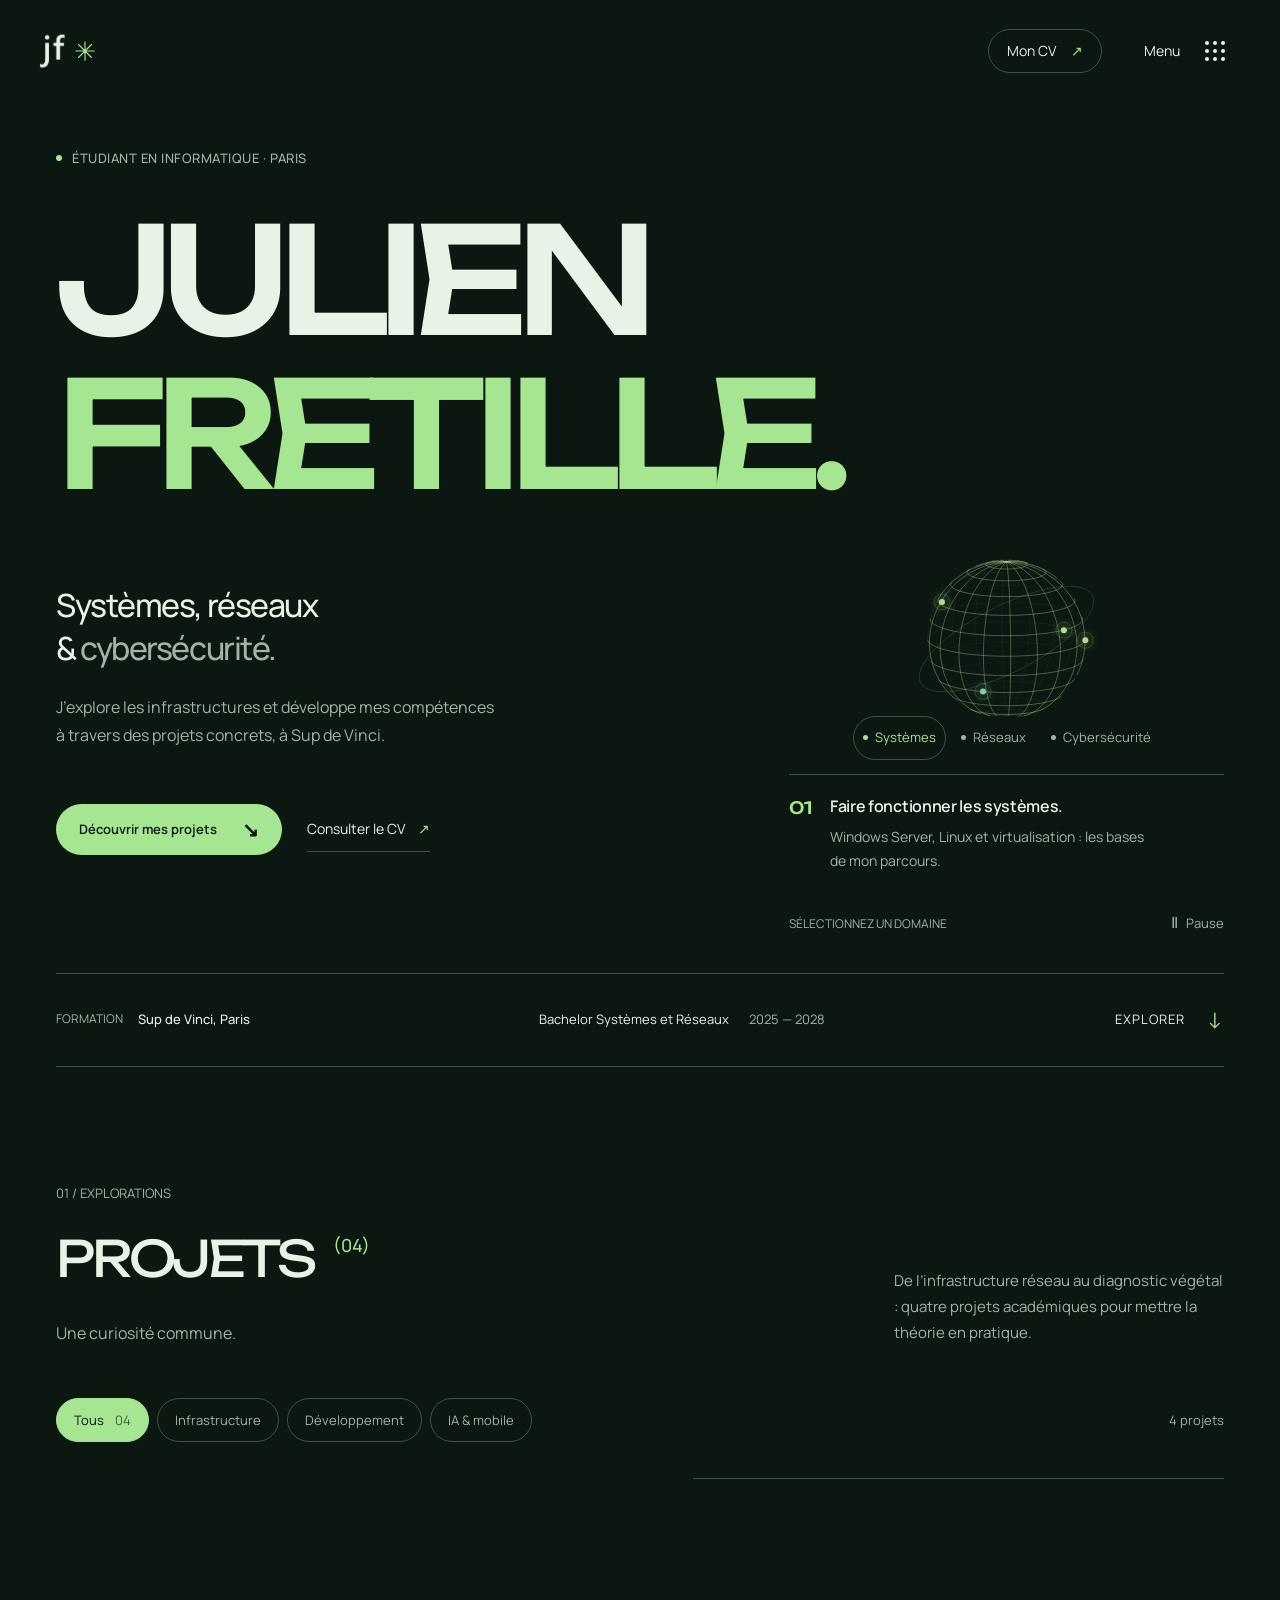
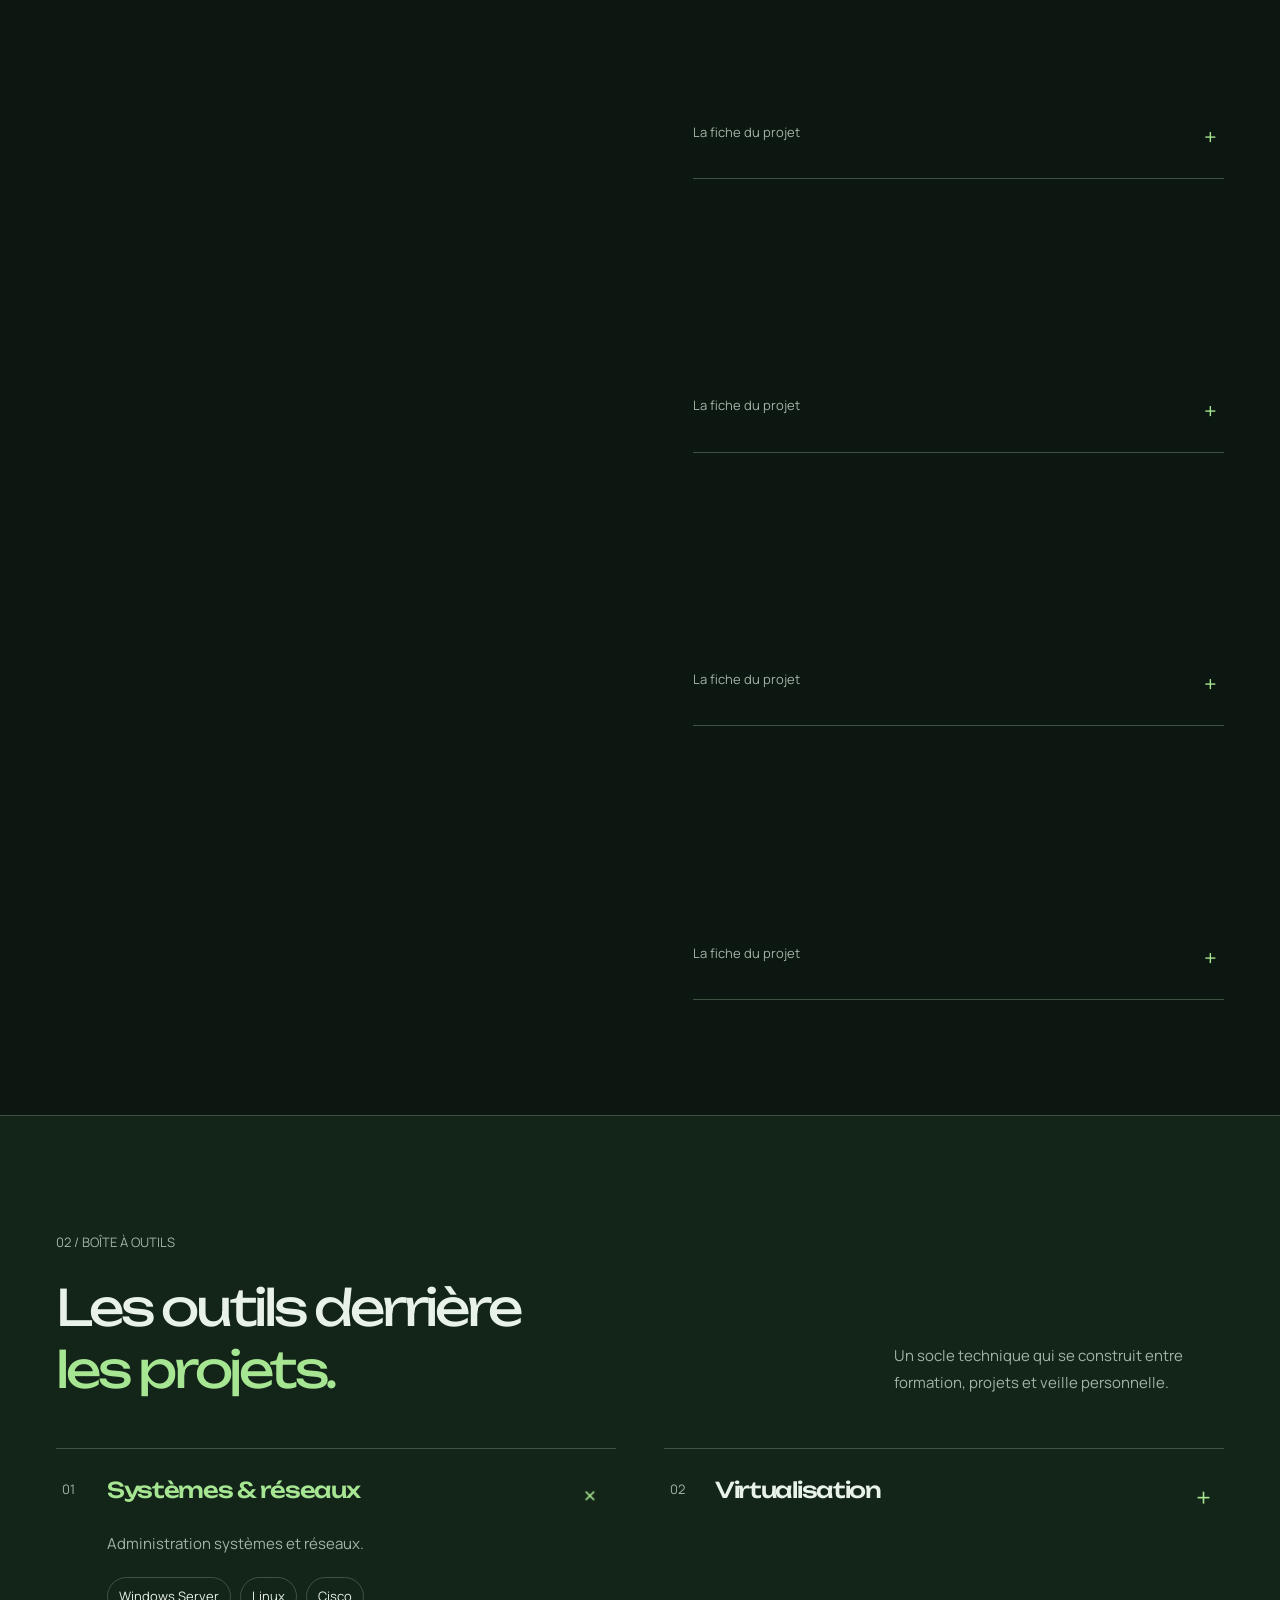
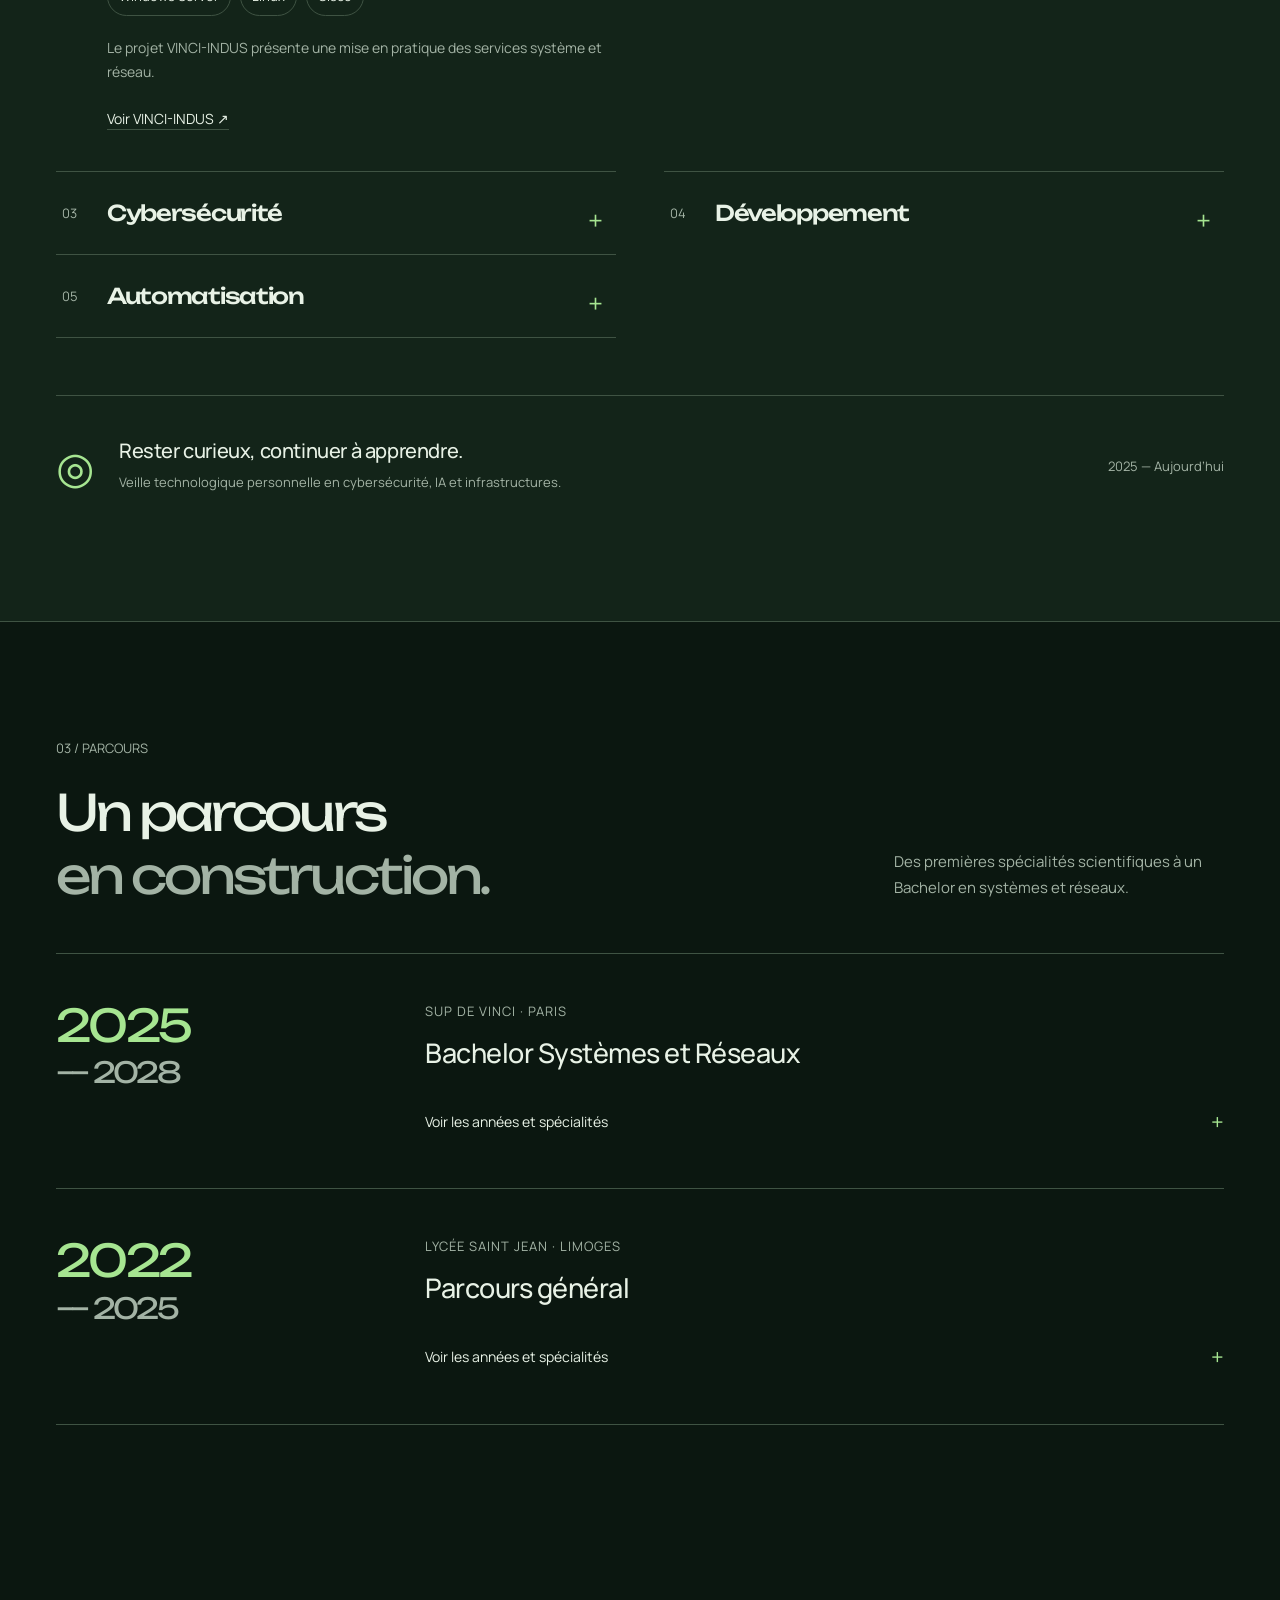
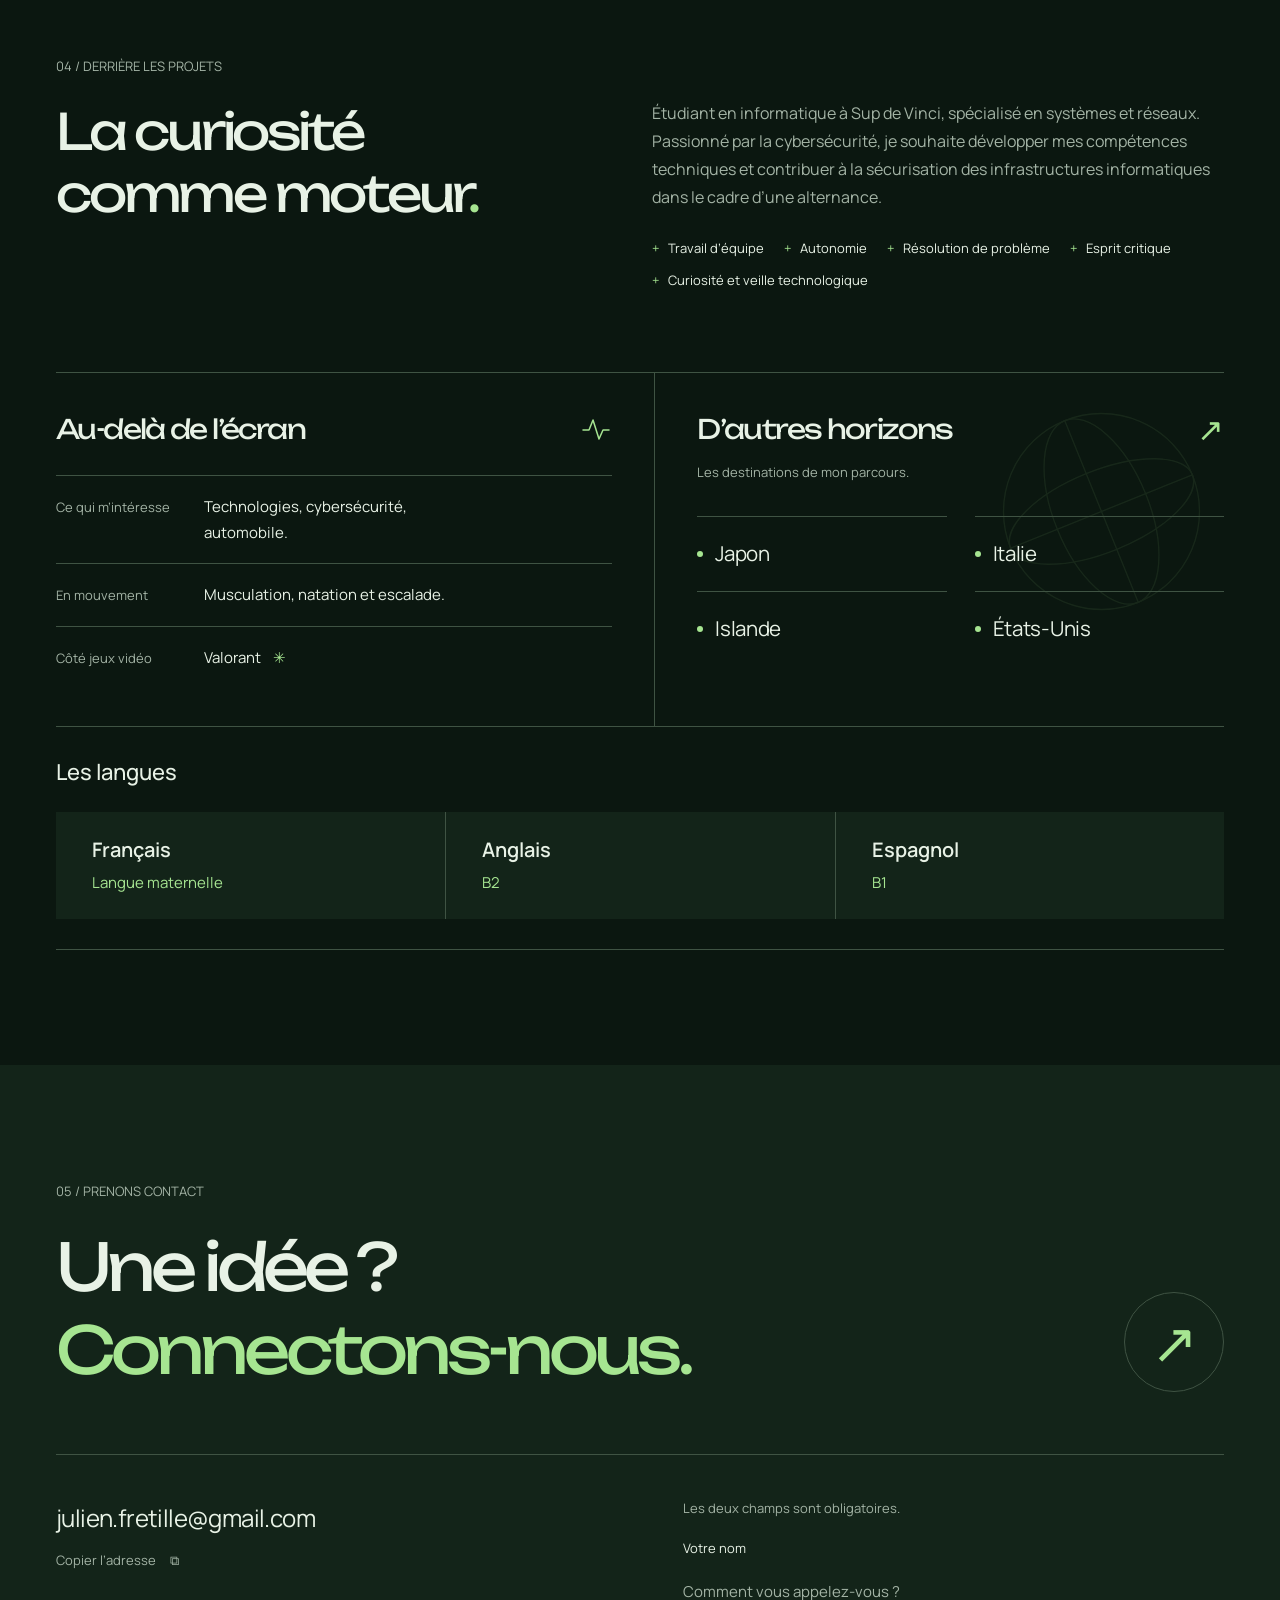
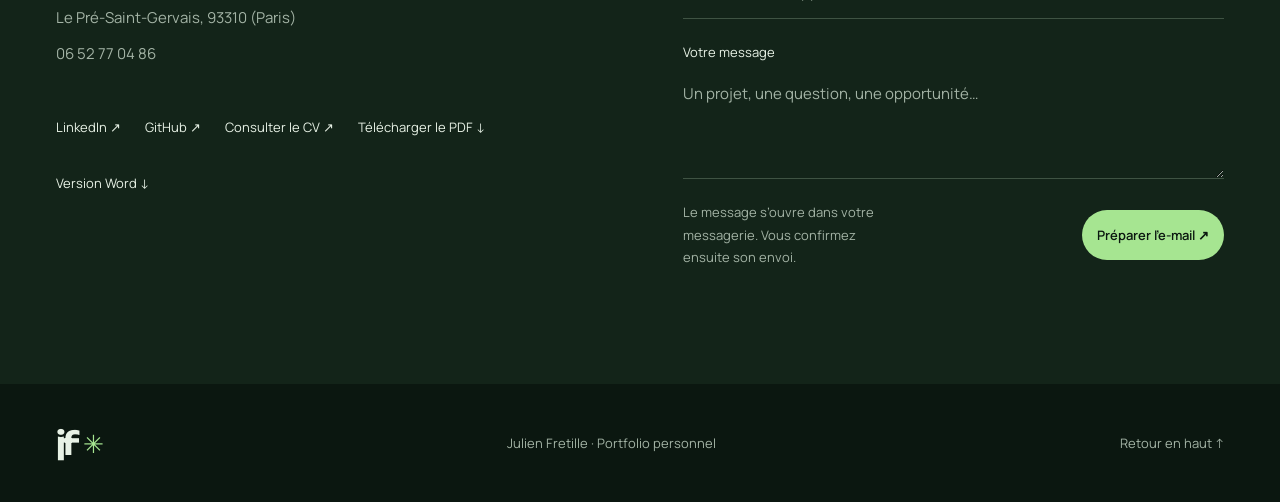
==== commit 7c26ccd2: "Fix navigation initialization and refresh cached assets" ====
--- a/index.html
+++ b/index.html
@@ -22,7 +22,7 @@
   <link rel="icon" href="assets/favicon.svg" type="image/svg+xml">
   <link rel="preconnect" href="https://fonts.googleapis.com"><link rel="preconnect" href="https://fonts.gstatic.com" crossorigin>
   <link href="https://fonts.googleapis.com/css2?family=Unbounded:wght@400;500;600;700&family=Manrope:wght@400;500;600;700;800&display=swap" rel="stylesheet">
-  <link rel="stylesheet" href="style.css"><script src="app.js" defer></script>
+  <link rel="stylesheet" href="style.css?v=20261012-2"><script src="app.js?v=20261012-2" defer></script>
 </head>
 <body>
 <noscript><p class="noscript-note">JavaScript est désactivé. Les fiches projets, les compétences et les téléchargements restent accessibles.</p></noscript>
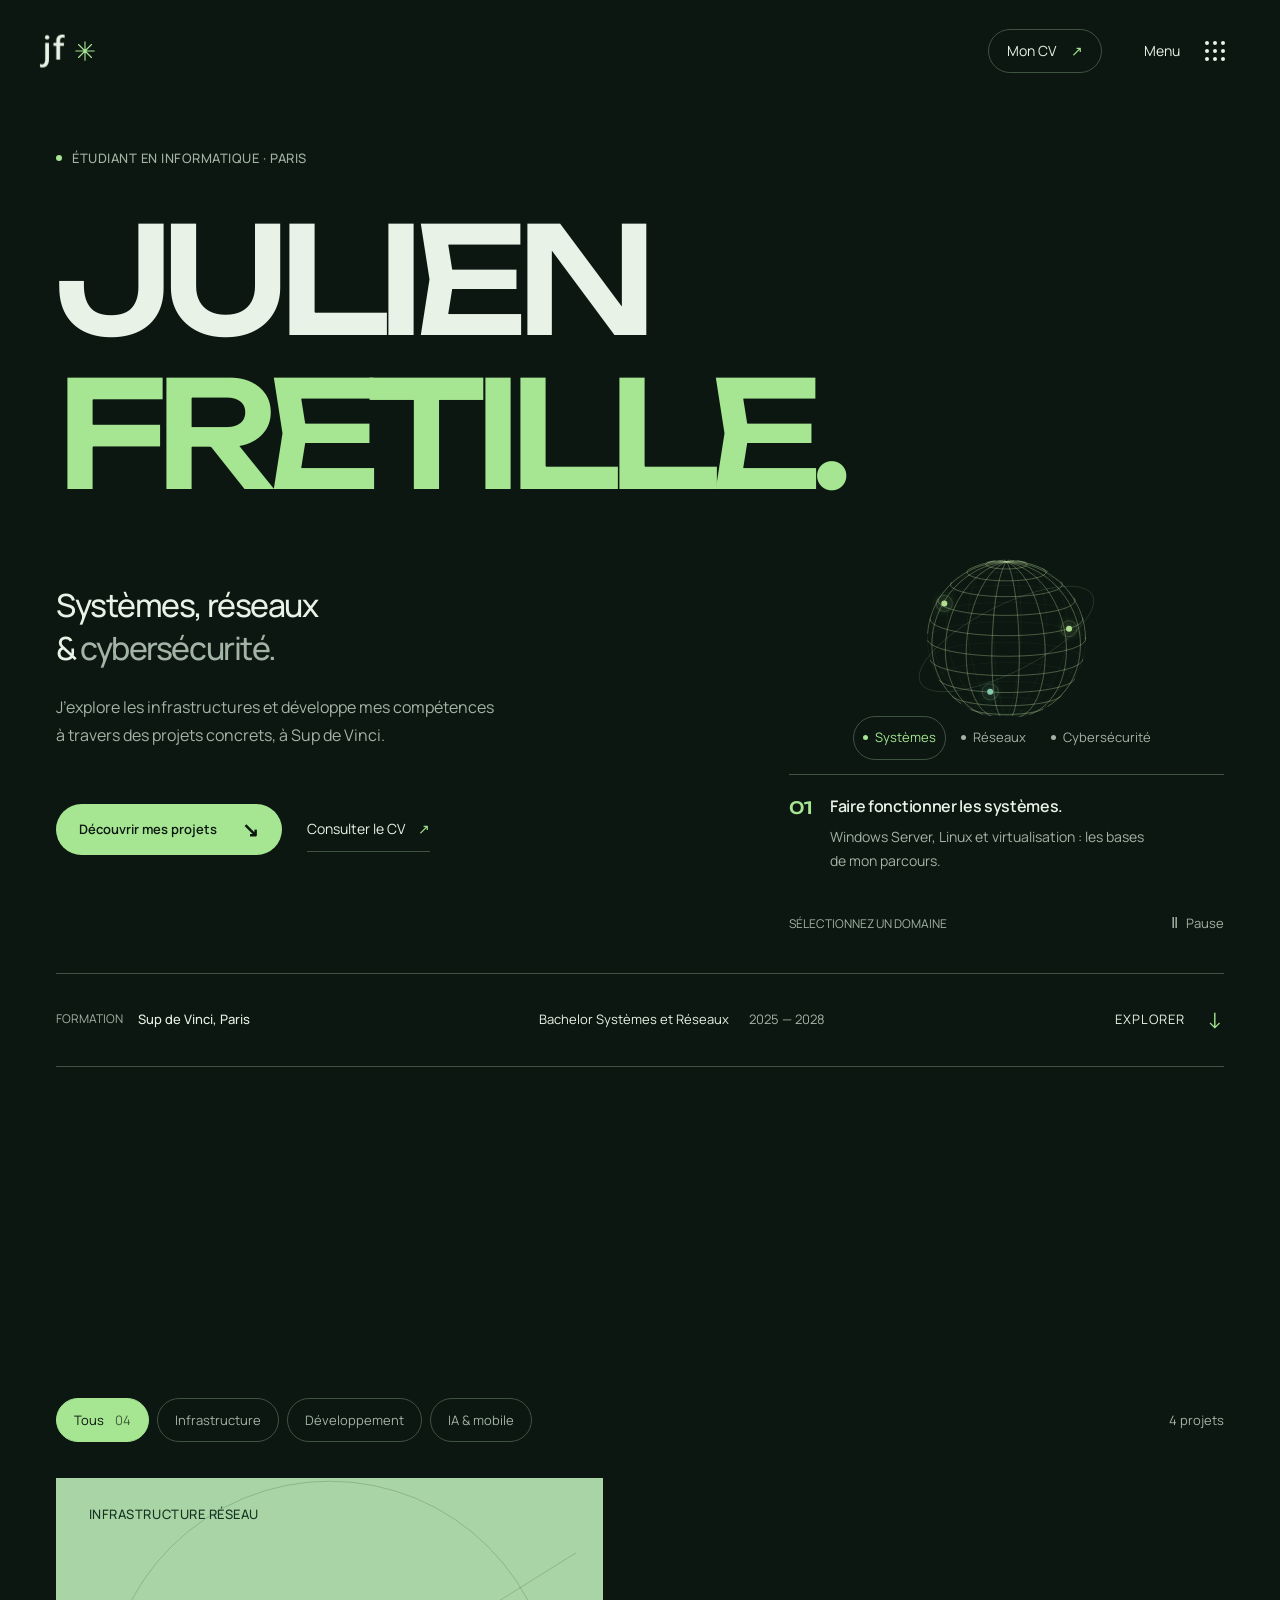
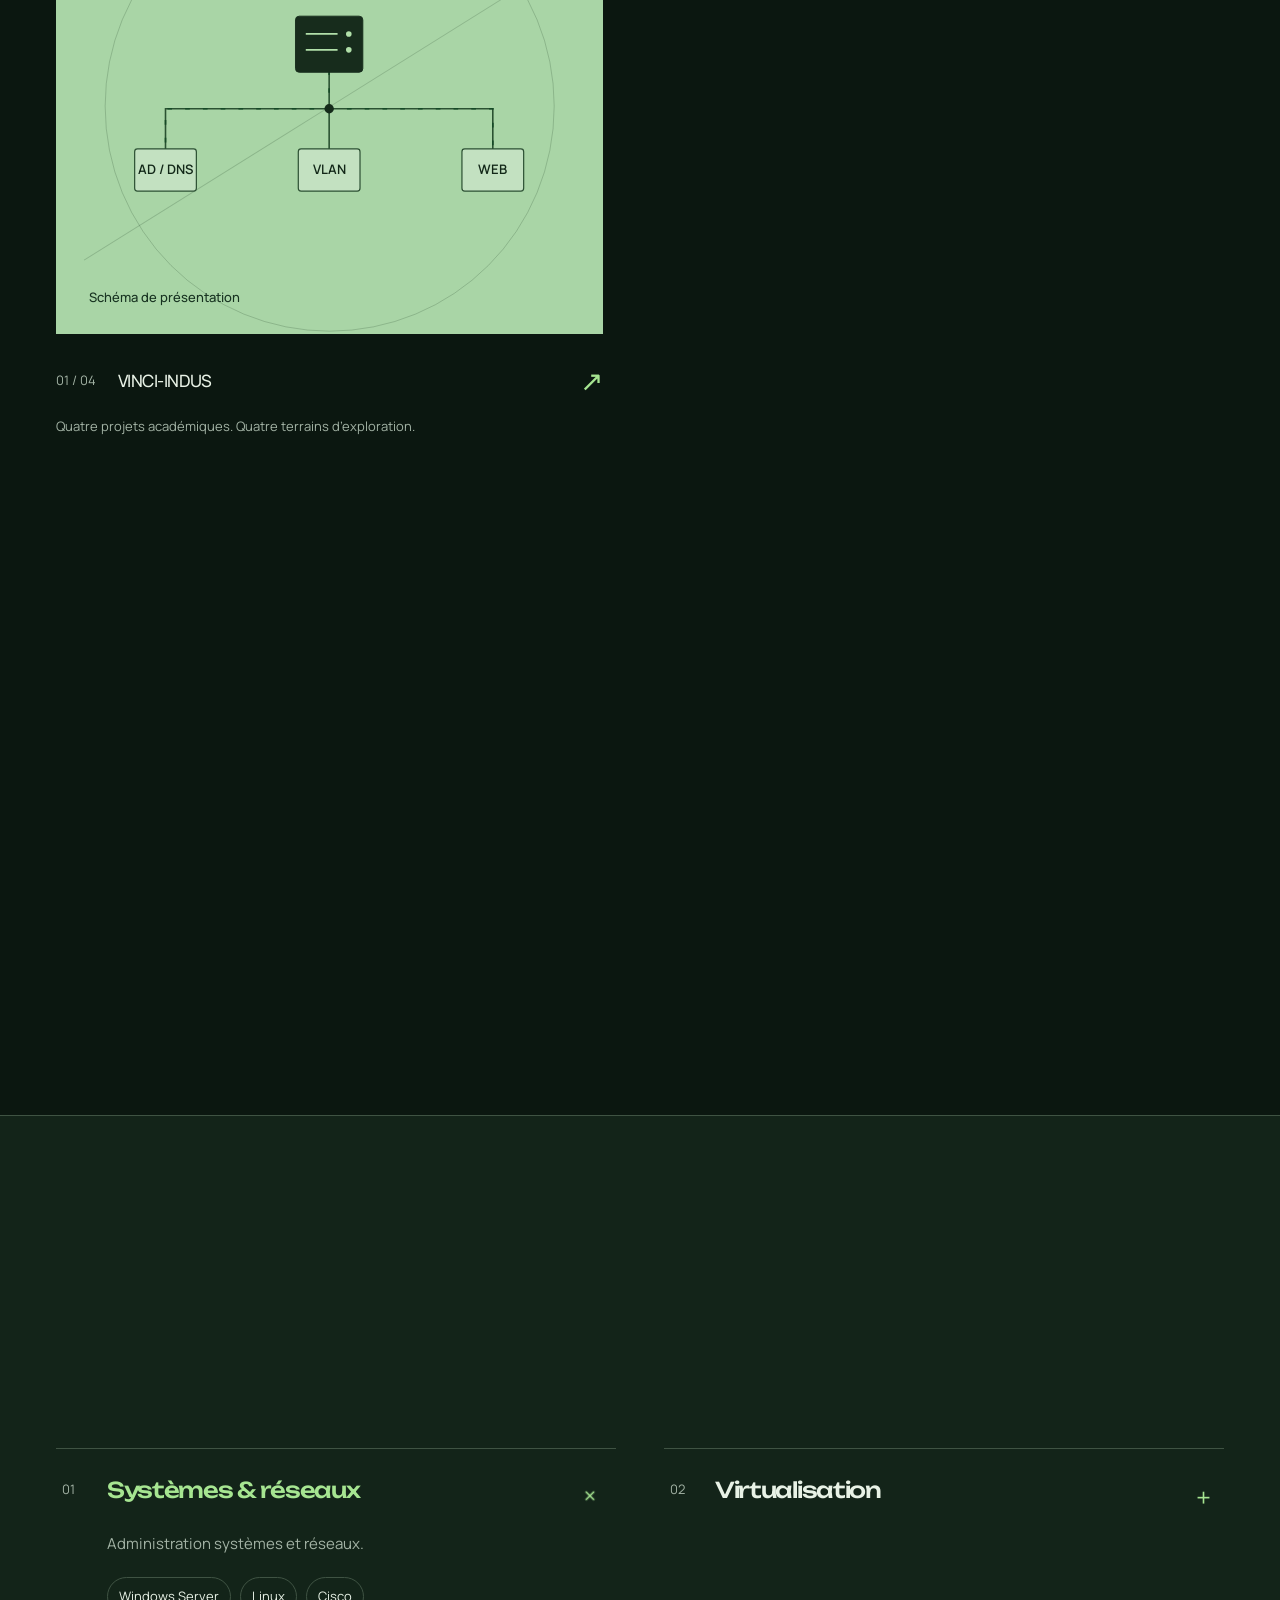
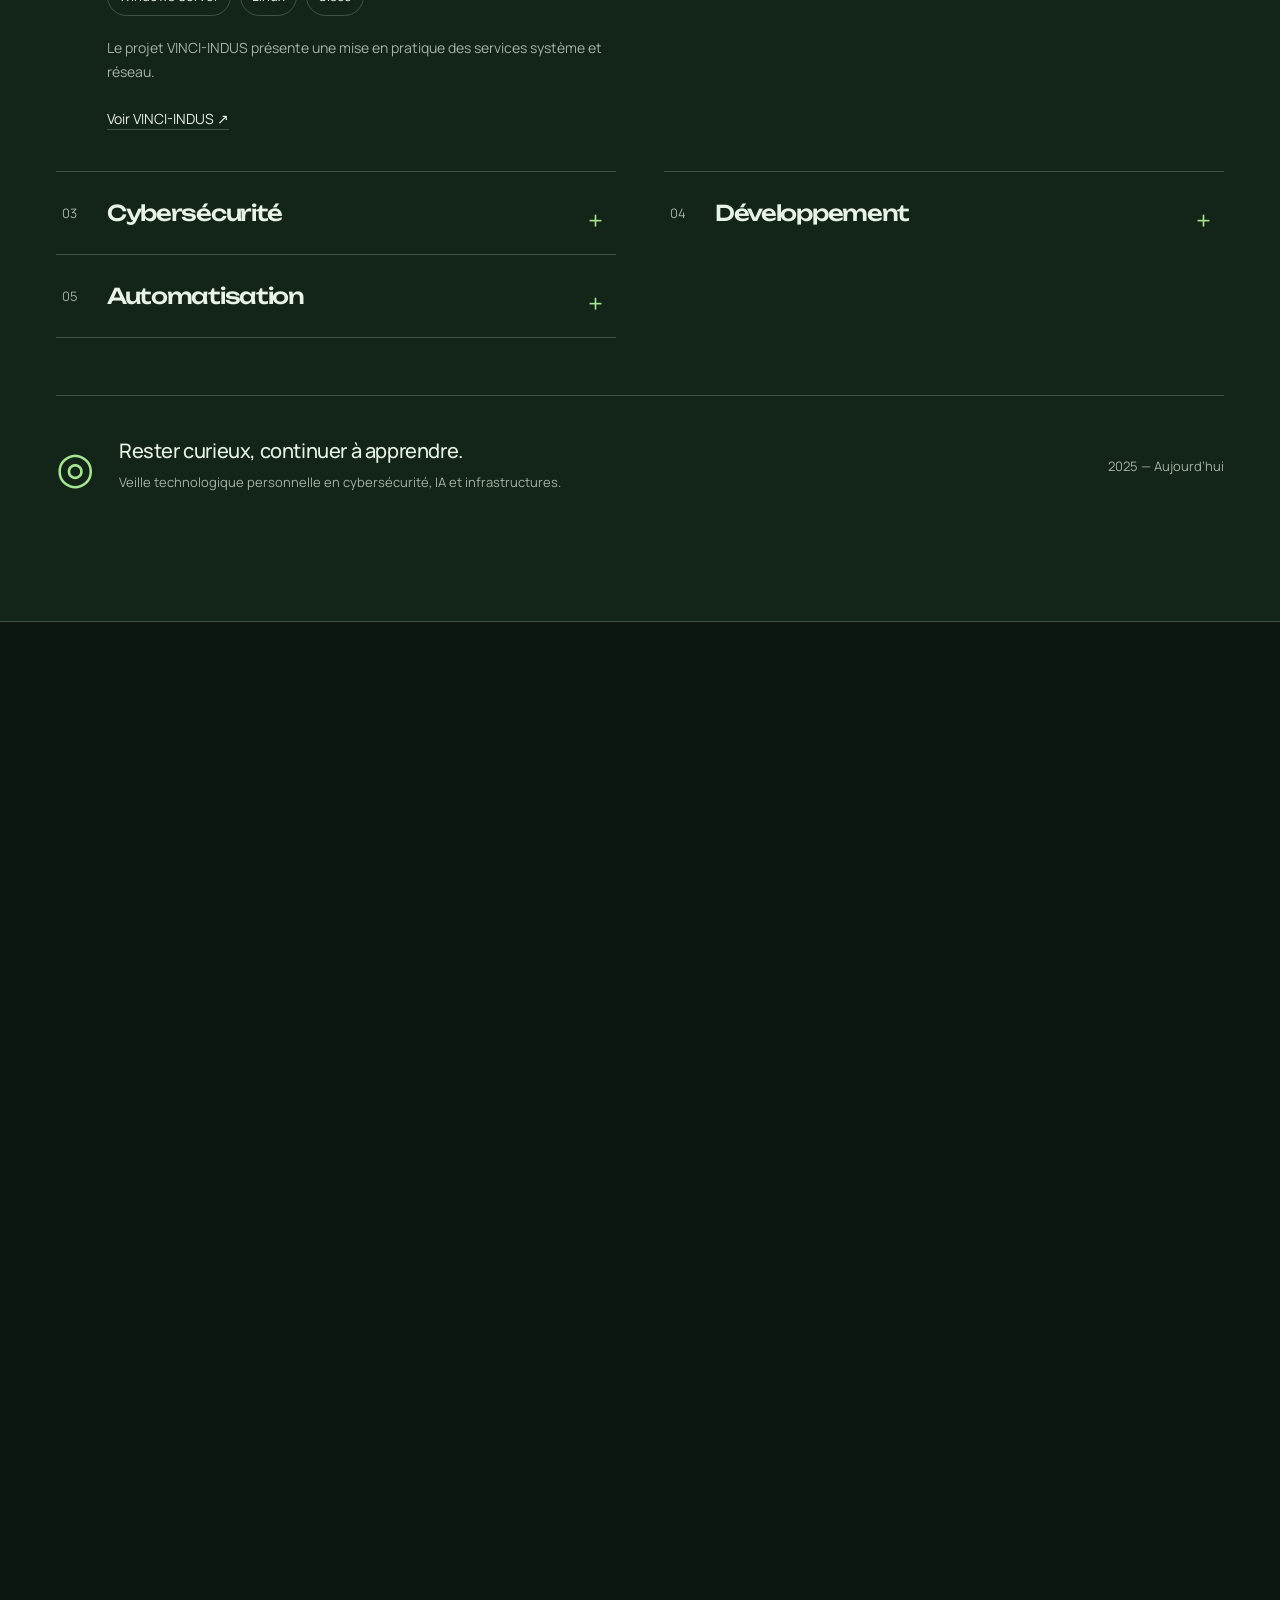
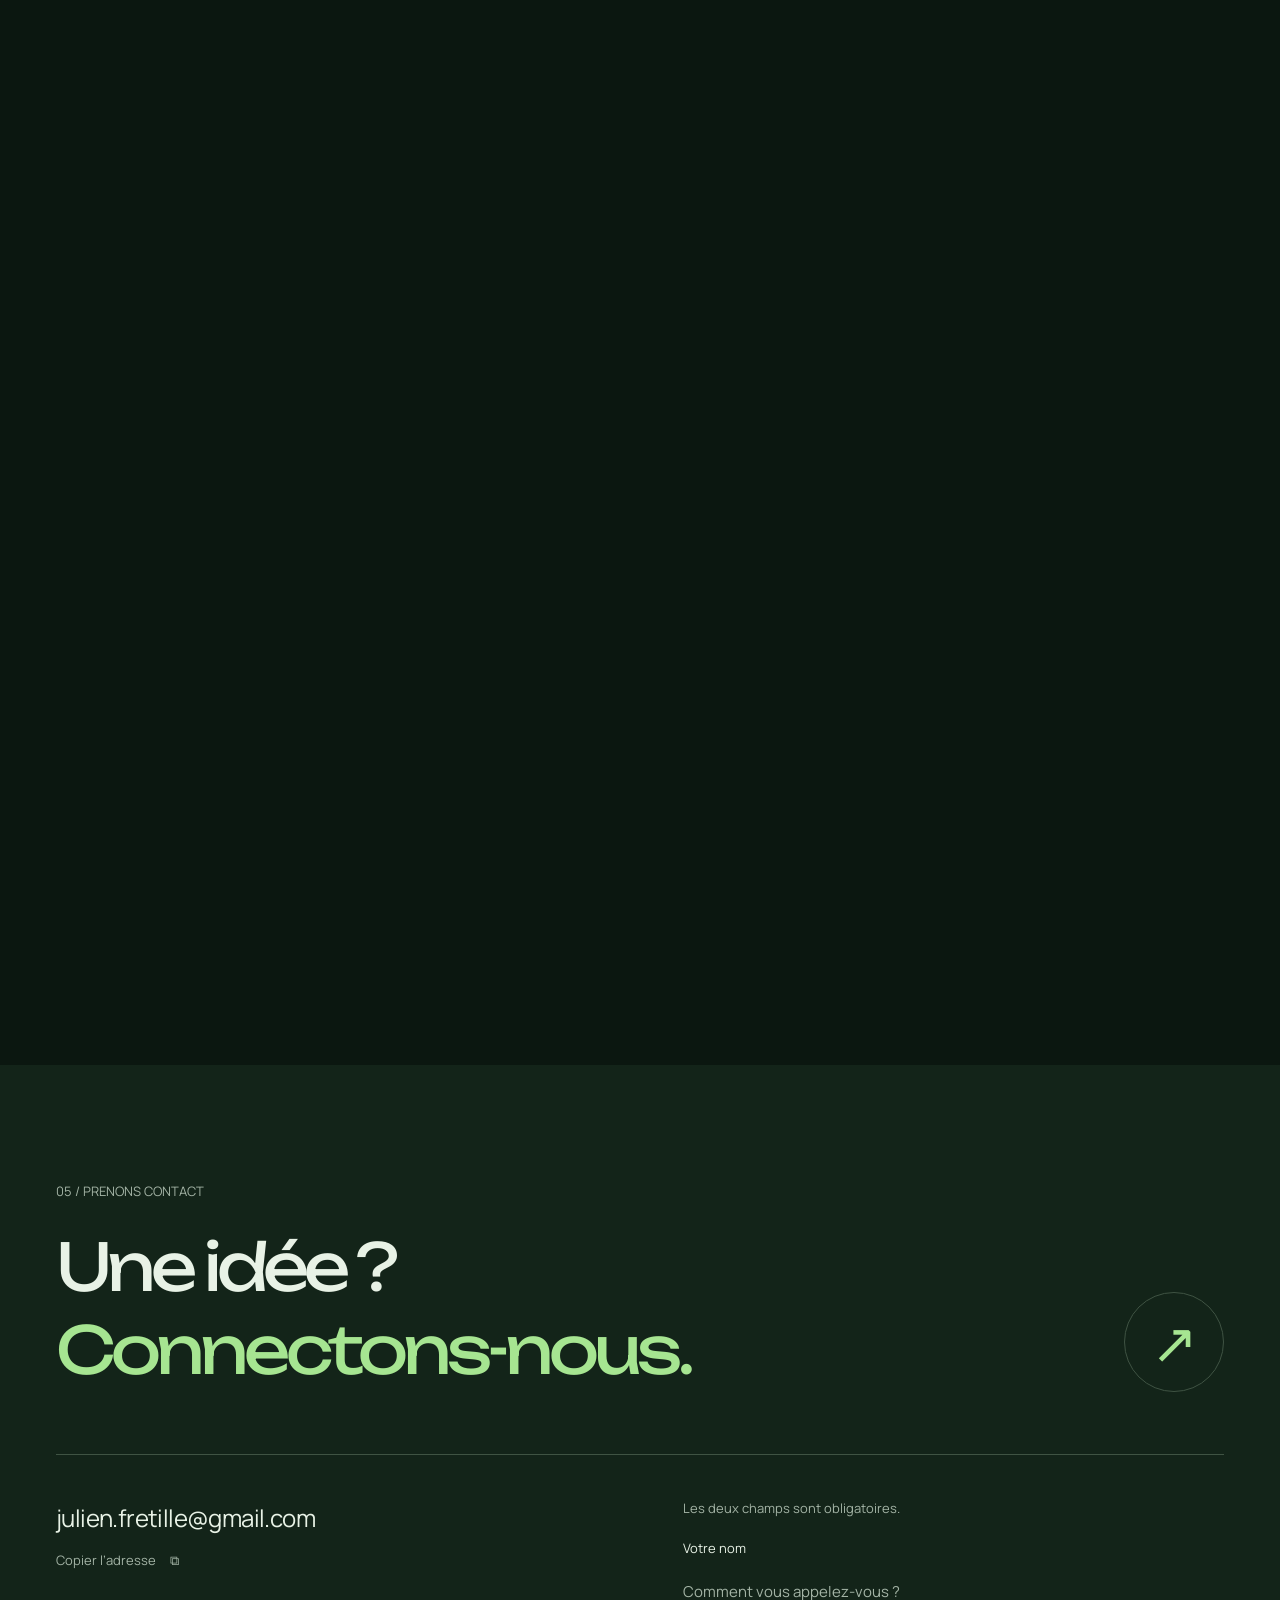
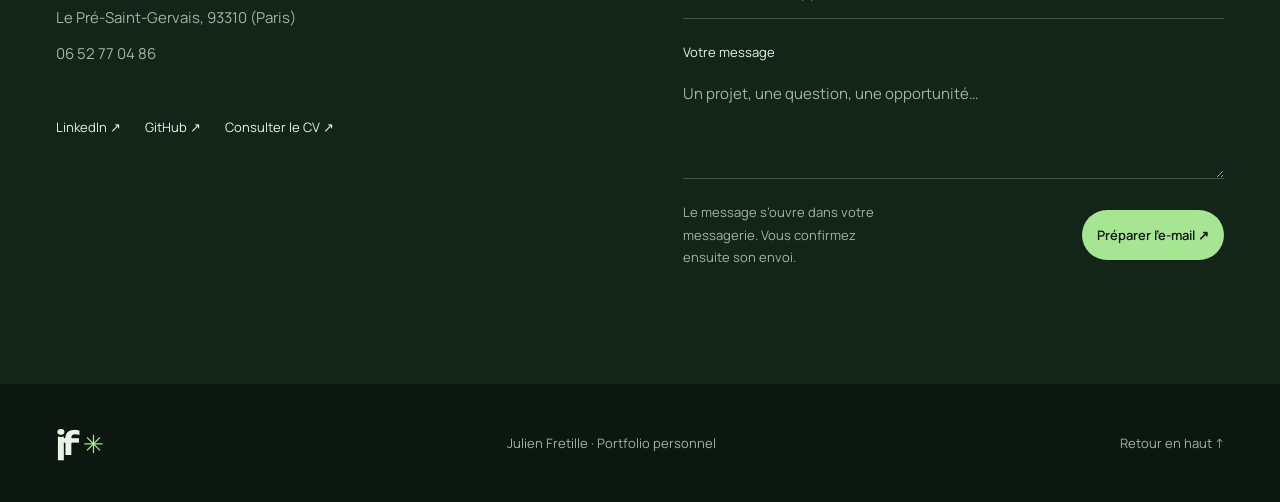
==== commit 04b9c6db: "Harden portfolio resources and limit public assets" ====
--- a/index.html
+++ b/index.html
@@ -1,7 +1,10 @@
 <!doctype html>
 <html lang="fr">
 <head>
-  <meta charset="utf-8"><meta name="viewport" content="width=device-width,initial-scale=1">
+  <meta charset="utf-8">
+  <meta http-equiv="Content-Security-Policy" content="default-src 'none'; base-uri 'none'; object-src 'none'; script-src 'self'; script-src-attr 'none'; style-src 'self'; style-src-attr 'none'; img-src 'self'; font-src 'self'; connect-src 'none'; frame-src 'none'; worker-src 'none'; form-action 'none'">
+  <meta name="referrer" content="no-referrer">
+  <meta name="viewport" content="width=device-width,initial-scale=1">
   <meta name="theme-color" content="#101512"><meta name="description" content="Découvrez le portfolio de Julien Fretille : systèmes, réseaux, cybersécurité, projets académiques et parcours à Sup de Vinci.">
   <title>Julien Fretille — Étudiant en systèmes, réseaux & cybersécurité</title>
   <meta name="author" content="Julien Fretille">
@@ -20,12 +23,12 @@
   <meta name="twitter:image:alt" content="Portfolio de Julien Fretille, systèmes, réseaux et cybersécurité.">
   <meta name="twitter:image" content="assets/social-preview.png">
   <link rel="icon" href="assets/favicon.svg" type="image/svg+xml">
-  <link rel="preconnect" href="https://fonts.googleapis.com"><link rel="preconnect" href="https://fonts.gstatic.com" crossorigin>
-  <link href="https://fonts.googleapis.com/css2?family=Unbounded:wght@400;500;600;700&family=Manrope:wght@400;500;600;700;800&display=swap" rel="stylesheet">
-  <link rel="stylesheet" href="style.css?v=20261012-2"><script src="app.js?v=20261012-2" defer></script>
+  <link rel="preload" href="assets/fonts/unbounded-latin.woff2" as="font" type="font/woff2" crossorigin>
+  <link rel="preload" href="assets/fonts/manrope-latin.woff2" as="font" type="font/woff2" crossorigin>
+  <link rel="stylesheet" href="style.css?v=20261013-security"><script src="app.js?v=20261013-security" defer></script>
 </head>
 <body>
-<noscript><p class="noscript-note">JavaScript est désactivé. Les fiches projets, les compétences et les téléchargements restent accessibles.</p></noscript>
+<noscript><p class="noscript-note">JavaScript est désactivé. Les fiches projets, les compétences et le CV restent accessibles.</p></noscript>
 <a class="skip" href="#main">Aller au contenu</a>
 <header class="header">
  <div class="header-inner"><a class="logo logo-expand" href="#accueil" aria-label="Julien Fretille, accueil">
@@ -255,7 +258,7 @@
  </div>
  <div class="personal-languages"><h3>Les langues</h3><ul class="languages"><li><span class="language-name">Français</span><span class="language-level native-level">Langue maternelle</span></li><li><span class="language-name">Anglais</span><span class="language-level">B2</span></li><li><span class="language-name">Espagnol</span><span class="language-level">B1</span></li></ul></div>
 </div></section>
-<section class="contact section" id="contact"><div class="wrap"><p class="section-index">05 / PRENONS CONTACT</p><div class="contact-heading"><h2>Une idée ?<br><span>Connectons-nous.</span></h2><a class="contact-round" href="mailto:julien.fretille@gmail.com" aria-label="Envoyer un e-mail à Julien">↗</a></div><div class="contact-grid"><div class="contact-info"><a class="email-link" href="mailto:julien.fretille@gmail.com">julien.fretille@gmail.com</a><button class="copy-email" id="copy-email">Copier l’adresse <span>⧉</span></button><p>Le Pré-Saint-Gervais, 93310 (Paris)<br><a href="tel:+33652770486">06 52 77 04 86</a></p><div class="contact-links"><a href="https://www.linkedin.com/in/julien-fretille" target="_blank" rel="noopener noreferrer">LinkedIn ↗</a><a href="https://github.com/Vitoff22" target="_blank" rel="noopener noreferrer">GitHub ↗</a><a href="assets/CV_Julien_Fretille.pdf" data-cv-view target="_blank" rel="noopener noreferrer" aria-label="Consulter le CV, nouvel onglet">Consulter le CV ↗</a><a href="assets/CV_Julien_Fretille.pdf" download="CV_Julien_Fretille.pdf">Télécharger le PDF ↓</a><a href="assets/CV_Julien_Fretille.docx" download="CV_Julien_Fretille.docx">Version Word ↓</a></div></div><form id="contact-form" hidden aria-describedby="form-help"><p class="form-requirements">Les deux champs sont obligatoires.</p><label for="sender">Votre nom</label><input id="sender" name="sender" autocomplete="name" placeholder="Comment vous appelez-vous ?" required maxlength="100"><label for="message">Votre message</label><textarea id="message" name="message" rows="3" placeholder="Un projet, une question, une opportunité…" required maxlength="1500"></textarea><p class="form-feedback" id="form-feedback" role="status"></p><div class="form-bottom"><span id="form-help">Le message s’ouvre dans votre messagerie. Vous confirmez ensuite son envoi.</span><button class="button primary" type="submit">Préparer l’e-mail ↗</button></div></form></div></div></section>
+<section class="contact section" id="contact"><div class="wrap"><p class="section-index">05 / PRENONS CONTACT</p><div class="contact-heading"><h2>Une idée ?<br><span>Connectons-nous.</span></h2><a class="contact-round" href="mailto:julien.fretille@gmail.com" aria-label="Envoyer un e-mail à Julien">↗</a></div><div class="contact-grid"><div class="contact-info"><a class="email-link" href="mailto:julien.fretille@gmail.com">julien.fretille@gmail.com</a><button class="copy-email" id="copy-email">Copier l’adresse <span>⧉</span></button><p>Le Pré-Saint-Gervais, 93310 (Paris)<br><a href="tel:+33652770486">06 52 77 04 86</a></p><div class="contact-links"><a href="https://www.linkedin.com/in/julien-fretille" target="_blank" rel="noopener noreferrer">LinkedIn ↗</a><a href="https://github.com/Vitoff22" target="_blank" rel="noopener noreferrer">GitHub ↗</a><a href="assets/CV_Julien_Fretille.pdf" data-cv-view target="_blank" rel="noopener noreferrer" aria-label="Consulter le CV, nouvel onglet">Consulter le CV ↗</a></div></div><form id="contact-form" hidden aria-describedby="form-help"><p class="form-requirements">Les deux champs sont obligatoires.</p><label for="sender">Votre nom</label><input id="sender" name="sender" autocomplete="name" placeholder="Comment vous appelez-vous ?" required maxlength="100"><label for="message">Votre message</label><textarea id="message" name="message" rows="3" placeholder="Un projet, une question, une opportunité…" required maxlength="1500"></textarea><p class="form-feedback" id="form-feedback" role="status"></p><div class="form-bottom"><span id="form-help">Le message s’ouvre dans votre messagerie. Vous confirmez ensuite son envoi.</span><button class="button primary" type="submit">Préparer l’e-mail ↗</button></div></form></div></div></section>
 </main><footer class="footer wrap"><a class="logo" href="#accueil" aria-label="Julien Fretille, retour à l’accueil">jf<span aria-hidden="true">✳</span></a><p>Julien Fretille · Portfolio personnel</p><a href="#accueil">Retour en haut ↑</a></footer>
 <div class="toast" id="toast" role="status" aria-live="polite"></div>
 </body></html>
--- a/style.css
+++ b/style.css
@@ -1,3 +1,37 @@
+/* Original typefaces, hosted locally. Sources and OFL licenses: assets/fonts/. */
+@font-face {
+  font-family: 'Manrope';
+  font-style: normal;
+  font-weight: 400 800;
+  font-display: swap;
+  src: url('assets/fonts/manrope-latin-ext.woff2') format('woff2');
+  unicode-range: U+0100-02BA, U+02BD-02C5, U+02C7-02CC, U+02CE-02D7, U+02DD-02FF, U+0304, U+0308, U+0329, U+1D00-1DBF, U+1E00-1E9F, U+1EF2-1EFF, U+2020, U+20A0-20AB, U+20AD-20C4, U+2113, U+2C60-2C7F, U+A720-A7FF;
+}
+@font-face {
+  font-family: 'Manrope';
+  font-style: normal;
+  font-weight: 400 800;
+  font-display: swap;
+  src: url('assets/fonts/manrope-latin.woff2') format('woff2');
+  unicode-range: U+0000-00FF, U+0131, U+0152-0153, U+02BB-02BC, U+02C6, U+02DA, U+02DC, U+0304, U+0308, U+0329, U+2000-206F, U+20AC, U+2122, U+2191, U+2193, U+2212, U+2215, U+FEFF, U+FFFD;
+}
+@font-face {
+  font-family: 'Unbounded';
+  font-style: normal;
+  font-weight: 400 700;
+  font-display: swap;
+  src: url('assets/fonts/unbounded-latin-ext.woff2') format('woff2');
+  unicode-range: U+0100-02BA, U+02BD-02C5, U+02C7-02CC, U+02CE-02D7, U+02DD-02FF, U+0304, U+0308, U+0329, U+1D00-1DBF, U+1E00-1E9F, U+1EF2-1EFF, U+2020, U+20A0-20AB, U+20AD-20C4, U+2113, U+2C60-2C7F, U+A720-A7FF;
+}
+@font-face {
+  font-family: 'Unbounded';
+  font-style: normal;
+  font-weight: 400 700;
+  font-display: swap;
+  src: url('assets/fonts/unbounded-latin.woff2') format('woff2');
+  unicode-range: U+0000-00FF, U+0131, U+0152-0153, U+02BB-02BC, U+02C6, U+02DA, U+02DC, U+0304, U+0308, U+0329, U+2000-206F, U+20AC, U+2122, U+2191, U+2193, U+2212, U+2215, U+FEFF, U+FFFD;
+}
+
 /* Julien Fretille — design system */
 :root {
   color-scheme: dark;
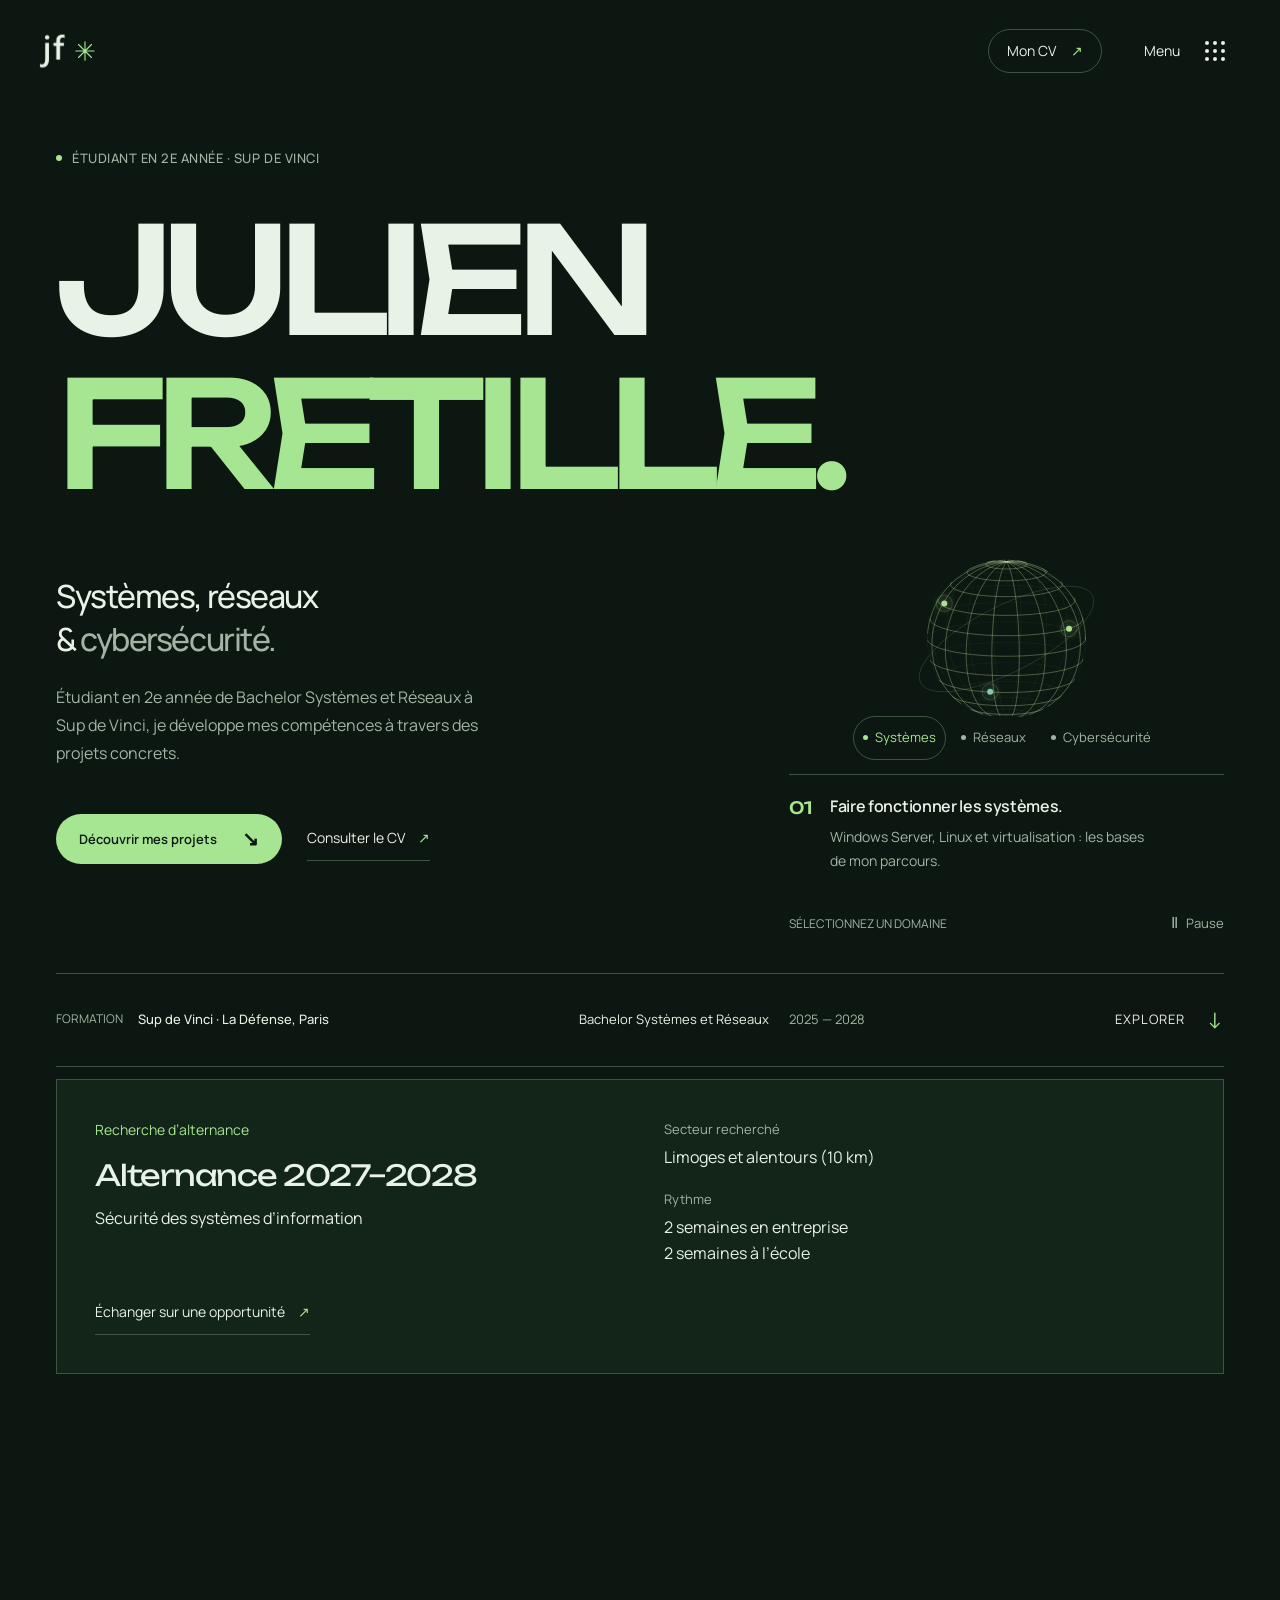
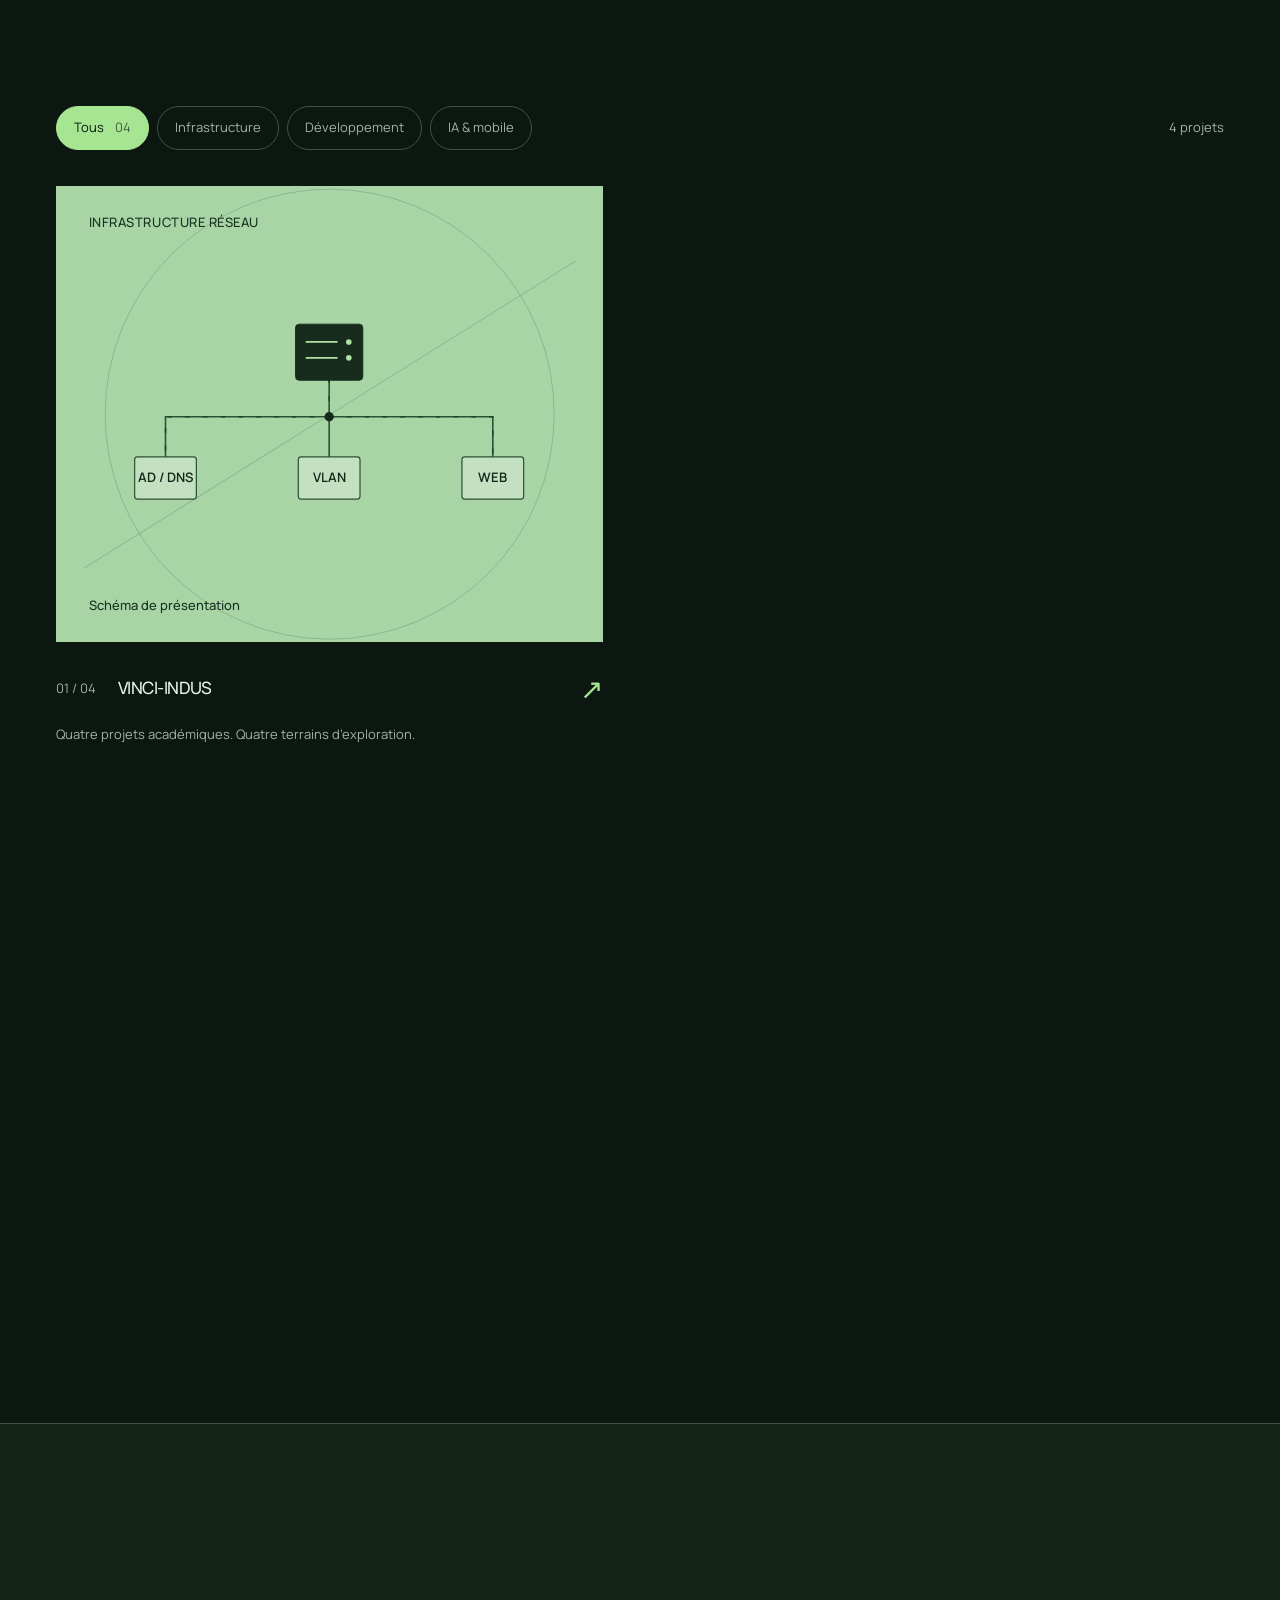
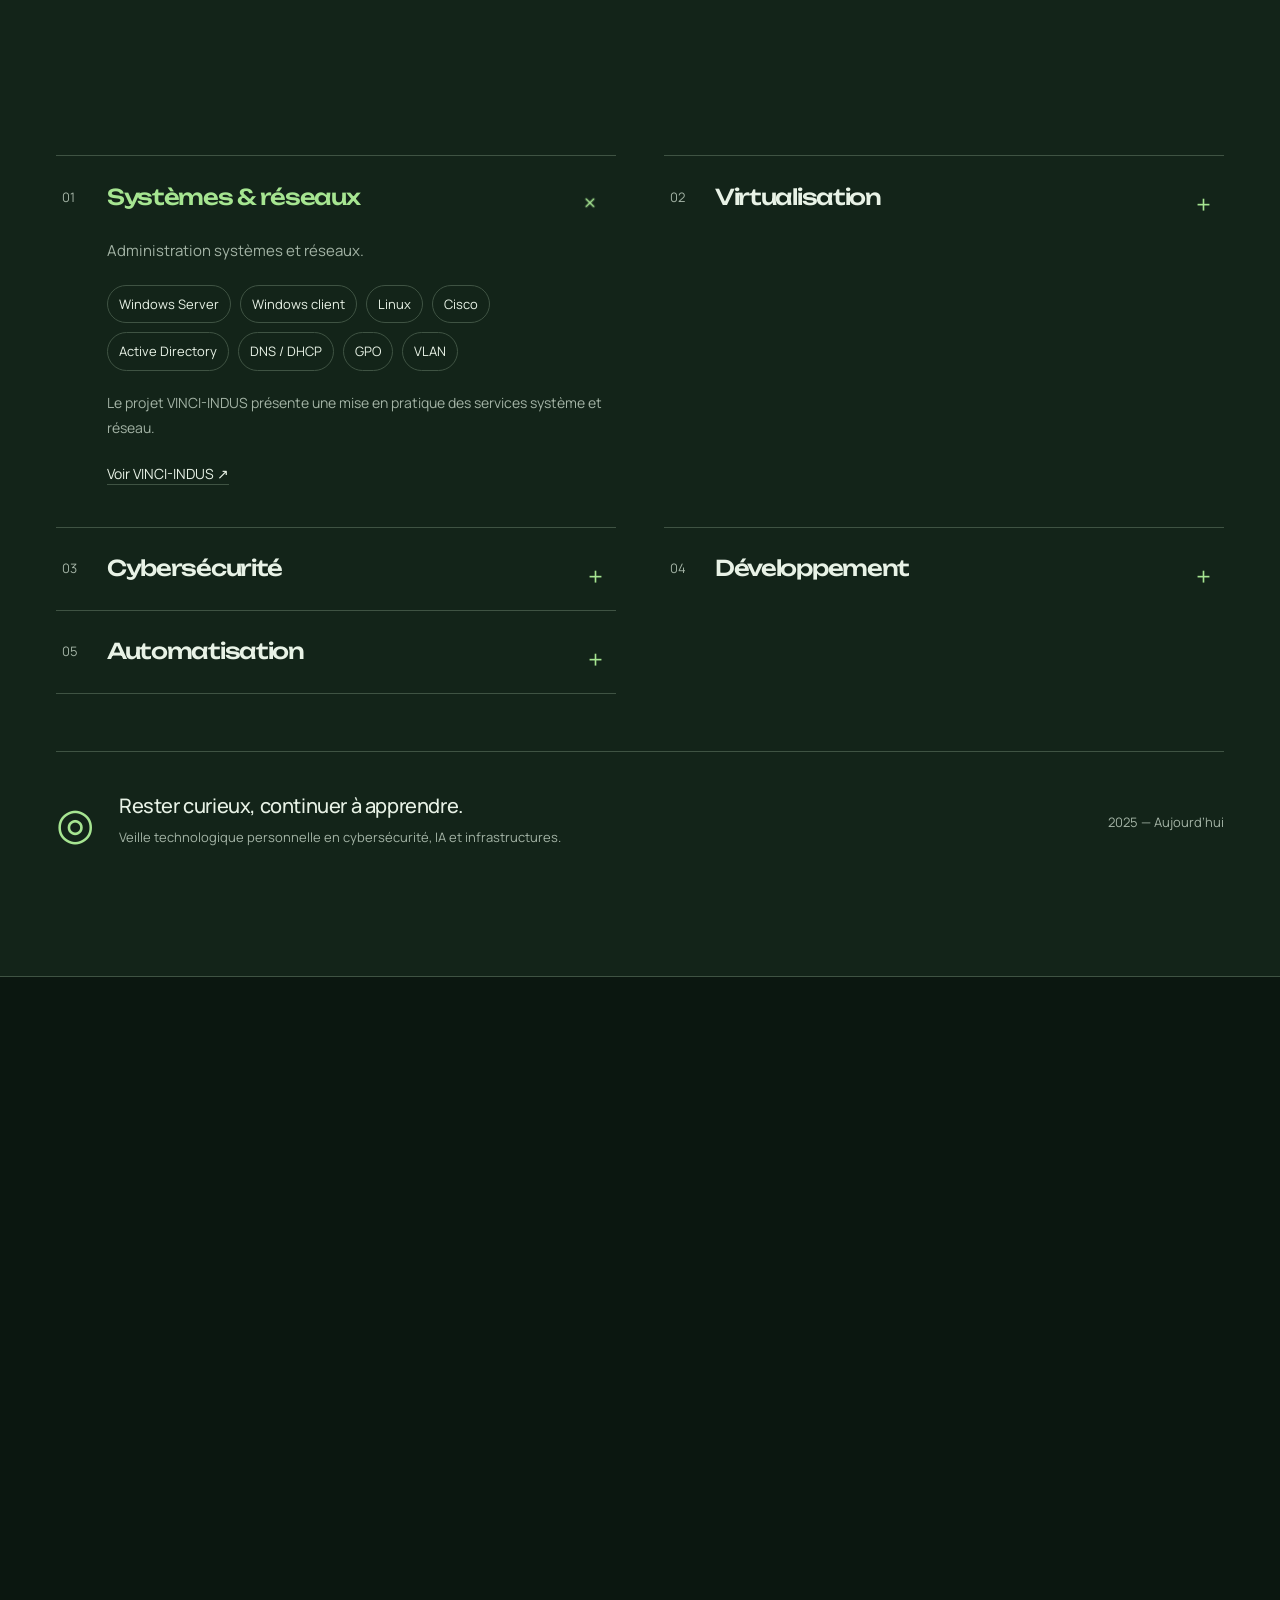
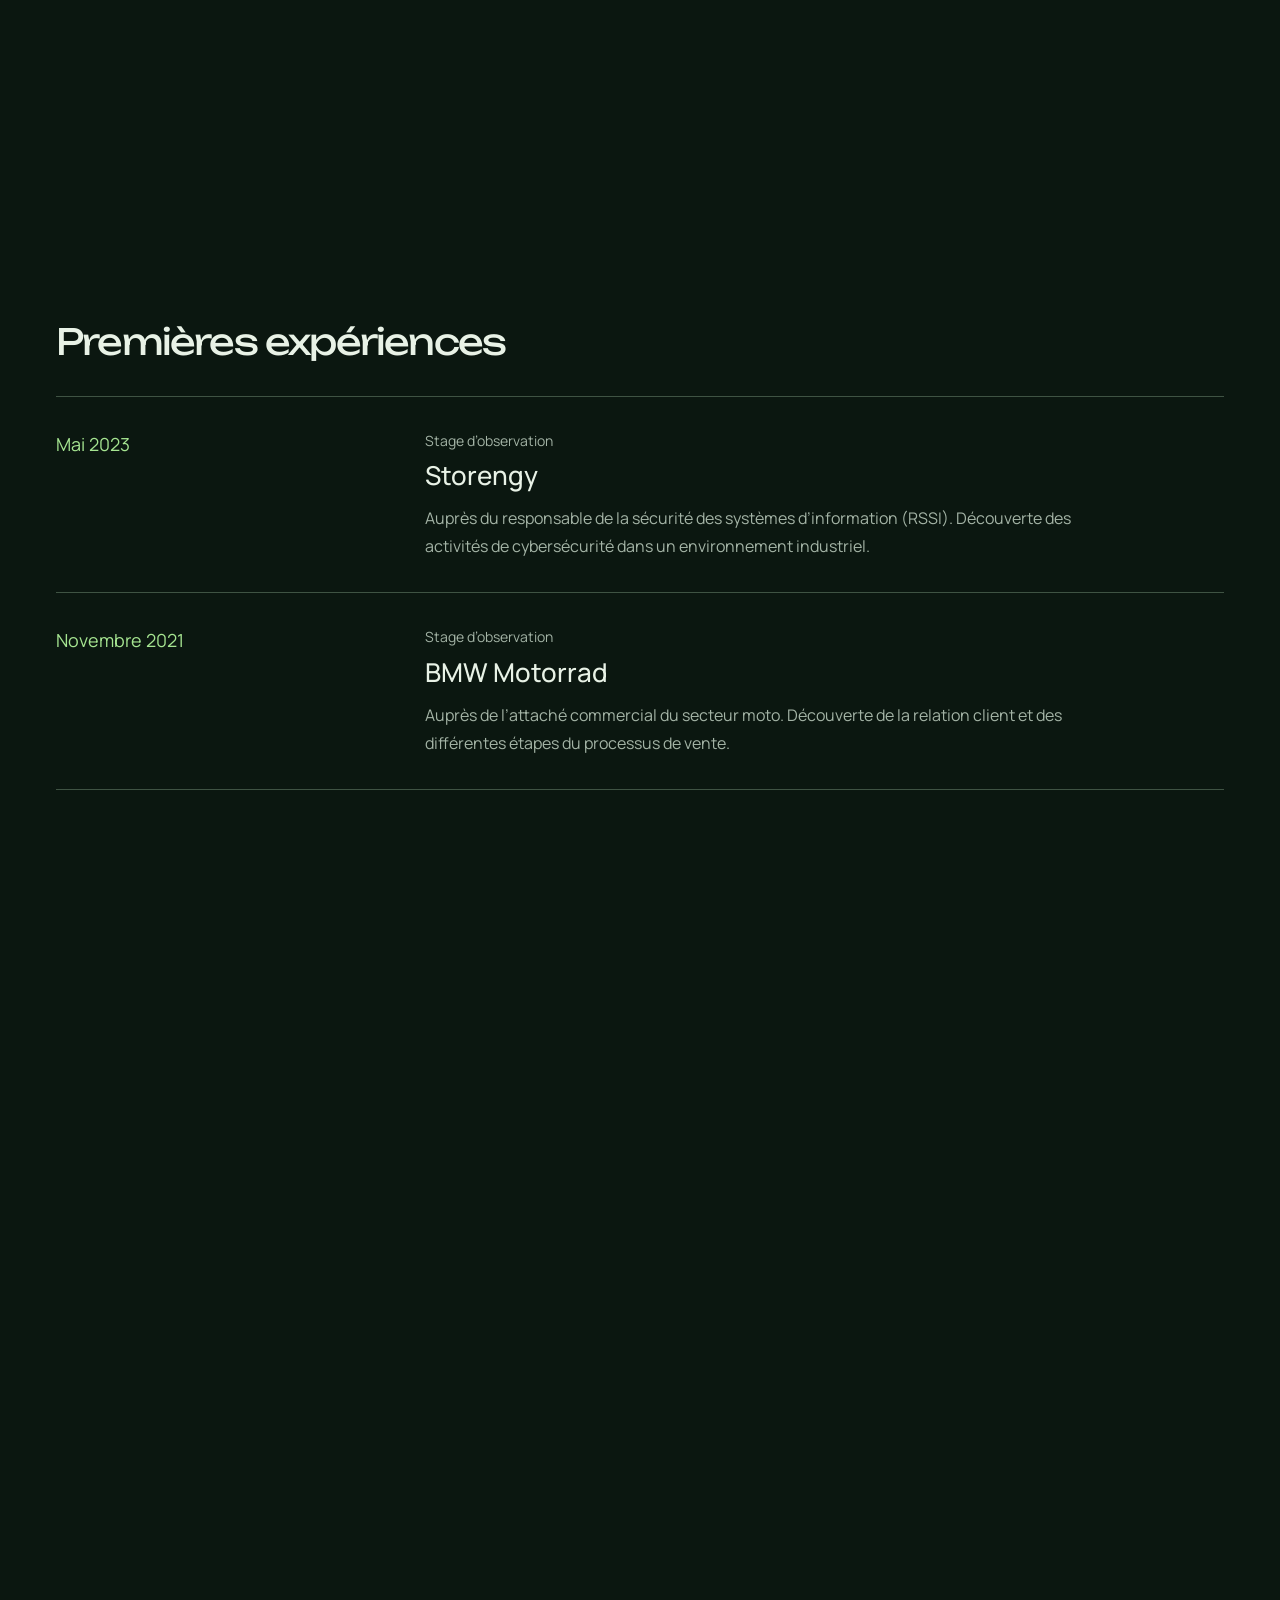
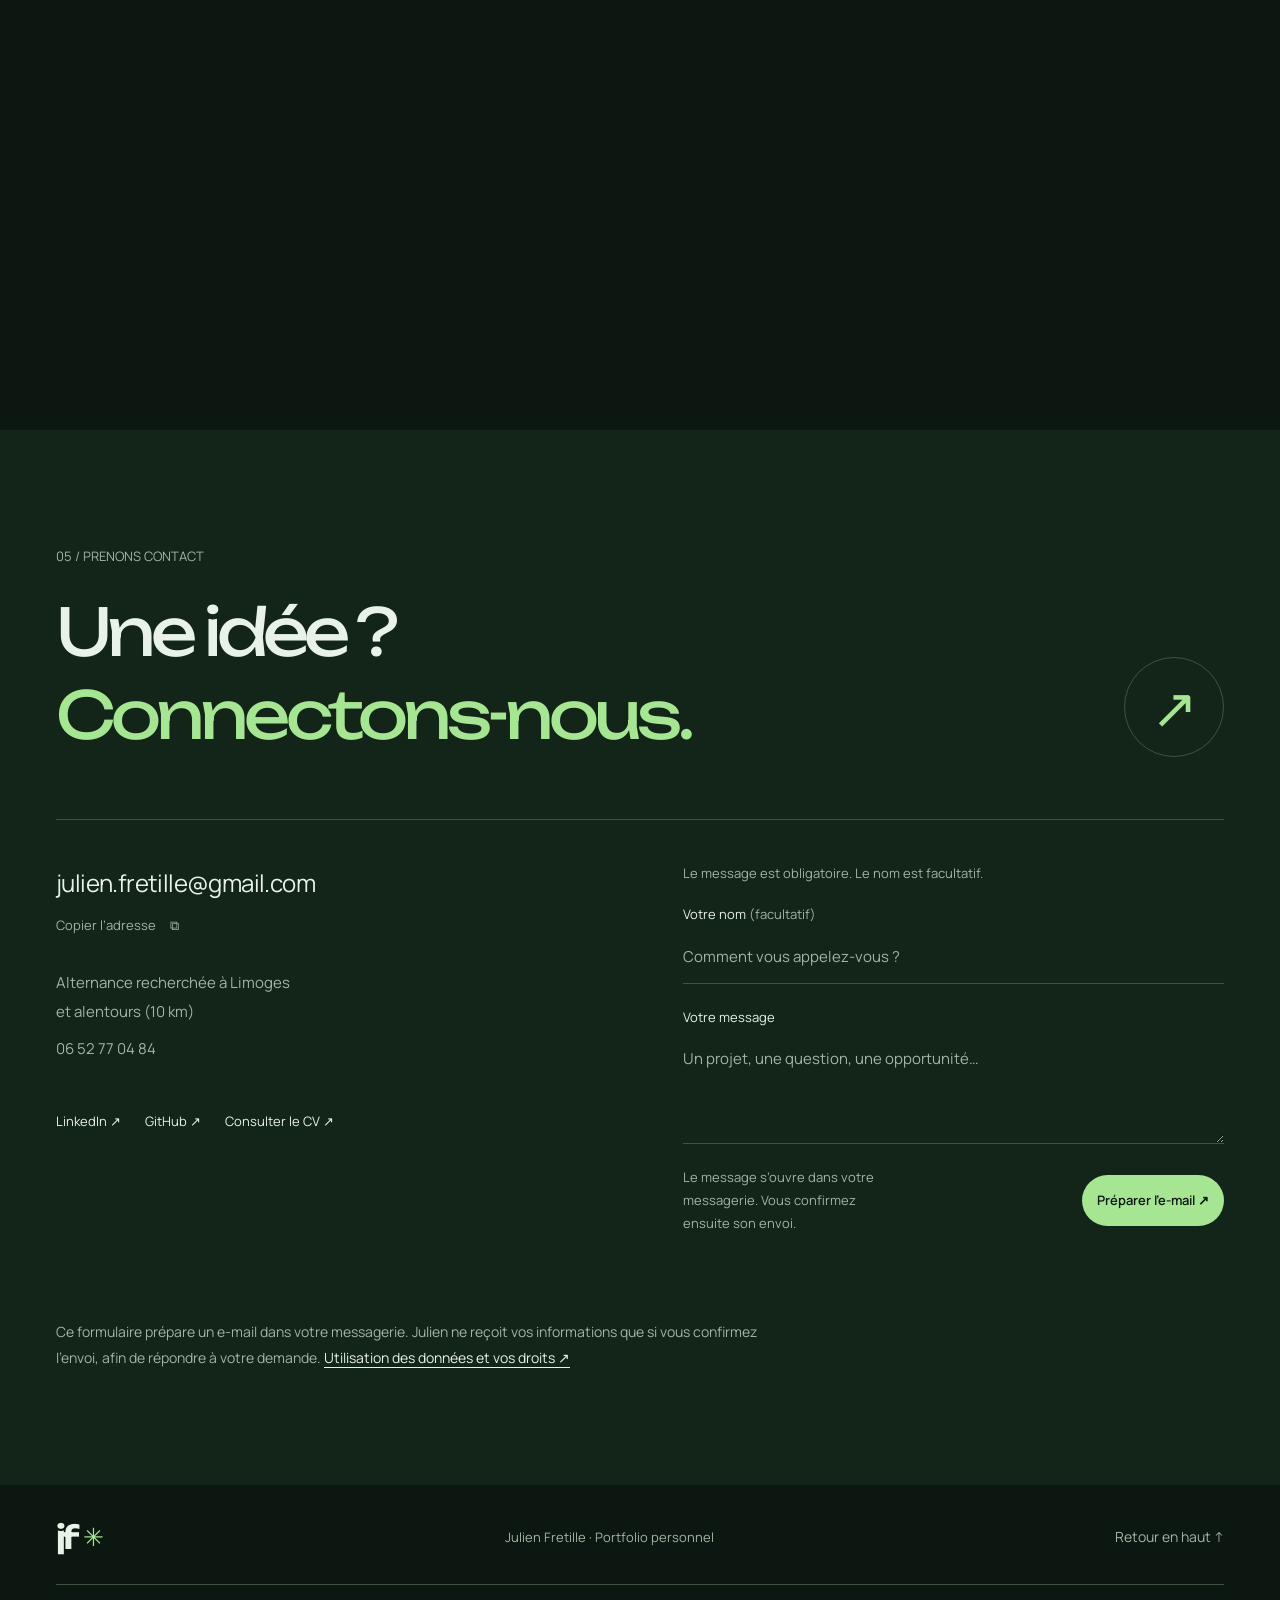
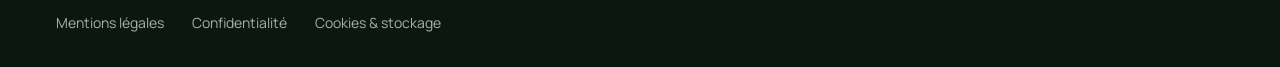
==== commit 351102fc: "Align portfolio with final CV and add privacy information" ====
--- a/index.html
+++ b/index.html
@@ -5,27 +5,28 @@
   <meta http-equiv="Content-Security-Policy" content="default-src 'none'; base-uri 'none'; object-src 'none'; script-src 'self'; script-src-attr 'none'; style-src 'self'; style-src-attr 'none'; img-src 'self'; font-src 'self'; connect-src 'none'; frame-src 'none'; worker-src 'none'; form-action 'none'">
   <meta name="referrer" content="no-referrer">
   <meta name="viewport" content="width=device-width,initial-scale=1">
-  <meta name="theme-color" content="#101512"><meta name="description" content="Découvrez le portfolio de Julien Fretille : systèmes, réseaux, cybersécurité, projets académiques et parcours à Sup de Vinci.">
-  <title>Julien Fretille — Étudiant en systèmes, réseaux & cybersécurité</title>
+  <meta name="theme-color" content="#101512"><meta name="description" content="Julien Fretille, étudiant en 2e année de bachelor systèmes et réseaux à Sup de Vinci. Projets et recherche d’alternance en sécurité des systèmes d’information pour 2027–2028 à Limoges.">
+  <title>Julien Fretille — Systèmes, réseaux & alternance SSI 2027–2028</title>
   <meta name="author" content="Julien Fretille">
-  <!-- URL publique non confirmée : configurer og:url, canonical et les images absolues selon le README après publication. -->
+  <link rel="canonical" href="https://vitoff22.github.io/">
+  <meta property="og:url" content="https://vitoff22.github.io/">
   <meta property="og:type" content="website">
   <meta property="og:locale" content="fr_FR">
   <meta property="og:title" content="Julien Fretille — Portfolio">
-  <meta property="og:description" content="Étudiant à Sup de Vinci. Découvrez mes projets académiques en systèmes, réseaux, développement et intelligence artificielle.">
-  <meta property="og:image" content="assets/social-preview.png">
+  <meta property="og:description" content="Étudiant en 2e année à Sup de Vinci. Projets académiques et recherche d’alternance en sécurité des systèmes d’information pour 2027–2028 à Limoges.">
+  <meta property="og:image" content="https://vitoff22.github.io/assets/social-preview.png">
   <meta property="og:image:alt" content="Portfolio de Julien Fretille, étudiant en systèmes et réseaux à Sup de Vinci, Paris.">
   <meta property="og:image:width" content="1200">
   <meta property="og:image:height" content="630">
   <meta name="twitter:card" content="summary_large_image">
   <meta name="twitter:title" content="Julien Fretille — Portfolio">
-  <meta name="twitter:description" content="Systèmes, réseaux et cybersécurité. Mon parcours, mes projets et ma curiosité pour l’informatique.">
+  <meta name="twitter:description" content="Étudiant en 2e année de bachelor systèmes et réseaux. À la recherche d’une alternance en sécurité des systèmes d’information pour 2027–2028 à Limoges.">
   <meta name="twitter:image:alt" content="Portfolio de Julien Fretille, systèmes, réseaux et cybersécurité.">
-  <meta name="twitter:image" content="assets/social-preview.png">
+  <meta name="twitter:image" content="https://vitoff22.github.io/assets/social-preview.png">
   <link rel="icon" href="assets/favicon.svg" type="image/svg+xml">
   <link rel="preload" href="assets/fonts/unbounded-latin.woff2" as="font" type="font/woff2" crossorigin>
   <link rel="preload" href="assets/fonts/manrope-latin.woff2" as="font" type="font/woff2" crossorigin>
-  <link rel="stylesheet" href="style.css?v=20261013-security"><script src="app.js?v=20261013-security" defer></script>
+  <link rel="stylesheet" href="style.css?v=20261103-cv-legal"><script src="app.js?v=20261103-cv-legal" defer></script>
 </head>
 <body>
 <noscript><p class="noscript-note">JavaScript est désactivé. Les fiches projets, les compétences et le CV restent accessibles.</p></noscript>
@@ -154,10 +155,10 @@
 <main id="main" tabindex="-1">
 <section class="hero wrap" id="accueil" aria-labelledby="hero-title">
  <div class="hero-copy">
-  <p class="eyebrow"><span class="dot" aria-hidden="true"></span> ÉTUDIANT EN INFORMATIQUE · PARIS</p>
+  <p class="eyebrow"><span class="dot" aria-hidden="true"></span> ÉTUDIANT EN 2E ANNÉE · SUP DE VINCI</p>
   <h1 id="hero-title"><span class="first-name">JULIEN</span><br><span class="last-name">FRETILLE</span><span class="name-dot">.</span></h1>
   <p class="hero-role">Systèmes, réseaux<br>& <em>cybersécurité.</em></p>
-  <p class="hero-intro">J’explore les infrastructures et développe mes compétences à travers des projets concrets, à Sup de Vinci.</p>
+  <p class="hero-intro">Étudiant en 2e année de Bachelor Systèmes et Réseaux à Sup de Vinci, je développe mes compétences à travers des projets concrets.</p>
   <div class="hero-actions"><a class="button primary" href="#projets">Découvrir mes projets <span aria-hidden="true">↘</span></a><a class="text-link" href="assets/CV_Julien_Fretille.pdf" data-cv-view target="_blank" rel="noopener noreferrer" aria-label="Consulter le CV, nouvel onglet">Consulter le CV <span aria-hidden="true">↗</span></a></div>
  </div>
  <div class="hero-visual">
@@ -168,7 +169,12 @@
   <div class="visual-bottom"><span>SÉLECTIONNEZ UN DOMAINE</span><button id="motion-toggle" hidden aria-pressed="false" aria-label="Mettre les animations en pause"><span aria-hidden="true">Ⅱ</span><span class="motion-label">Pause</span></button></div>
   <div class="domain-insight" aria-live="polite"><span class="domain-number" aria-hidden="true">01</span><div><h2 id="domain-title">Faire fonctionner les systèmes.</h2><p id="domain-text">Windows Server, Linux et virtualisation : les bases de mon parcours.</p></div></div>
  </div>
- <div class="hero-footer"><span>FORMATION <strong>Sup de Vinci, Paris</strong></span><span>Bachelor Systèmes et Réseaux <span class="muted">2025 — 2028</span></span><a href="#projets" aria-label="Passer à la section projets">EXPLORER <span aria-hidden="true">↓</span></a></div>
+ <div class="hero-footer"><span>FORMATION <strong>Sup de Vinci · La Défense, Paris</strong></span><span>Bachelor Systèmes et Réseaux <span class="muted">2025 — 2028</span></span><a href="#projets" aria-label="Passer à la section projets">EXPLORER <span aria-hidden="true">↓</span></a></div>
+ <aside class="hero-opportunity" aria-labelledby="opportunity-title">
+  <div class="opportunity-intro"><p class="opportunity-kicker">Recherche d’alternance</p><h2 id="opportunity-title">Alternance 2027–2028</h2><p class="opportunity-role">Sécurité des systèmes d’information</p></div>
+  <dl class="opportunity-details"><div><dt>Secteur recherché</dt><dd>Limoges et alentours (10 km)</dd></div><div><dt>Rythme</dt><dd>2 semaines en entreprise<br>2 semaines à l’école</dd></div></dl>
+  <a class="text-link" href="#contact">Échanger sur une opportunité <span aria-hidden="true">↗</span></a>
+ </aside>
 </section>
 <section class="projects section wrap" id="projets"><div class="section-heading"><div><p class="section-index">01 / EXPLORATIONS</p><h2>Projets<span class="project-total" aria-hidden="true">(04)</span><br><span class="muted-heading">Une curiosité commune.</span></h2></div><p>De l’infrastructure réseau au diagnostic végétal : quatre projets académiques pour mettre la théorie en pratique.</p></div><div class="project-toolbar"><div class="filters" hidden role="group" aria-label="Filtrer les projets"><button data-filter="all" class="active" aria-pressed="true">Tous <span>04</span></button><button data-filter="infra" aria-pressed="false">Infrastructure</button><button data-filter="dev" aria-pressed="false">Développement</button><button data-filter="ia" aria-pressed="false">IA & mobile</button></div><span id="project-count" role="status" aria-live="polite" aria-atomic="true">4 projets</span></div>
 <div class="project-explorer">
@@ -178,17 +184,17 @@
   <p class="preview-note">Quatre projets académiques. Quatre terrains d’exploration.</p>
  </aside>
  <div class="project-grid">
- <article class="project project-featured" data-category="infra"><div class="project-open"><div class="project-info"><div class="project-meta"><span>01 — PROJET ACADÉMIQUE</span><time datetime="2026-03">03 / 2026</time></div><h3>VINCI-INDUS</h3><p>Relier les services, organiser le réseau et mettre en place une infrastructure système complète.</p><div class="tags"><span>Active Directory</span><span>DNS / DHCP</span><span>VLAN</span></div><a class="project-cta" data-project="vinci-indus" href="#projet-vinci-indus" aria-label="Lire la fiche du projet VINCI-INDUS">Explorer l’infrastructure <span aria-hidden="true">↗</span></a></div></div><details class="project-details" id="projet-vinci-indus" data-project-title="VINCI-INDUS" open>
+ <article class="project project-featured" data-category="infra"><div class="project-open"><div class="project-info"><div class="project-meta"><span>01 — PROJET ACADÉMIQUE</span><time datetime="2026">2026</time></div><h3>VINCI-INDUS</h3><p>Participer à une infrastructure systèmes et réseaux, de la gestion du domaine à la segmentation du réseau.</p><div class="tags"><span>Active Directory</span><span>DNS / DHCP</span><span>VLAN</span></div><a class="project-cta" data-project="vinci-indus" href="#projet-vinci-indus" aria-label="Lire la fiche du projet VINCI-INDUS">Explorer l’infrastructure <span aria-hidden="true">↗</span></a></div></div><details class="project-details" id="projet-vinci-indus" data-project-title="VINCI-INDUS" open>
  <summary class="project-summary">La fiche du projet <span aria-hidden="true">+</span></summary>
  <div class="project-detail-body">
   <div class="project-art art-infra"><span class="art-label">INFRASTRUCTURE RÉSEAU</span><svg viewBox="0 0 550 250" aria-hidden="true"><g class="network-lines"><path d="M275 65V125M100 175V125H450V175M275 125V175"/><path class="flow-line" d="M275 65V125H100V175M275 125H450V175"/></g><g class="server-main"><rect x="239" y="26" width="72" height="60" rx="4"/><path d="M250 45h34m-34 17h34"/><circle cx="296" cy="45" r="3"/><circle cx="296" cy="62" r="3"/></g><g class="server-node"><rect x="67" y="168" width="66" height="45" rx="3"/><rect x="242" y="168" width="66" height="45" rx="3"/><rect x="417" y="168" width="66" height="45" rx="3"/></g><g class="svg-label"><text x="100" y="195">AD / DNS</text><text x="275" y="195">VLAN</text><text x="450" y="195">WEB</text></g><circle class="signal" cx="275" cy="125" r="5"/></svg><span class="art-caption">Schéma de présentation</span><span class="art-arrow">↗</span></div>
   <p class="detail-kicker">Infrastructure système et réseau</p>
   <h4>VINCI-INDUS</h4>
-  <p>Mise en place d’une infrastructure réseau et système complète comprenant AD, DNS, DHCP, GPO, VLAN et un serveur web.</p>
-  <dl class="project-facts"><div><dt>Cadre</dt><dd>Projet académique</dd></div><div><dt>Date</dt><dd>Mars 2026</dd></div></dl>
+  <p>Participation à un projet d’infrastructure systèmes et réseaux comprenant Active Directory, GPO, DNS, DHCP, VLAN et un serveur web.</p>
+  <dl class="project-facts"><div><dt>Cadre</dt><dd>Projet académique</dd></div><div><dt>Date</dt><dd>2026</dd></div></dl>
   <h4 class="detail-subtitle">L’objectif</h4><p>Réunir les services système et réseau du projet dans une infrastructure commune.</p>
   <h4 class="detail-subtitle">Le périmètre technique</h4>
-  <dl class="project-technologies"><div><dt>AD et GPO</dt><dd>Annuaire, identités et stratégies de groupe.</dd></div><div><dt>DNS et DHCP</dt><dd>Résolution des noms et attribution des paramètres réseau.</dd></div><div><dt>VLAN</dt><dd>Segmentation logique du réseau.</dd></div><div><dt>Serveur web</dt><dd>Hébergement d’un service web.</dd></div></dl>
+  <dl class="project-technologies"><div><dt>AD et GPO</dt><dd>Gestion du domaine et stratégies de groupe.</dd></div><div><dt>DNS et DHCP</dt><dd>Résolution de noms et attribution des adresses IP.</dd></div><div><dt>VLAN</dt><dd>Segmentation logique du réseau.</dd></div><div><dt>Serveur web</dt><dd>Hébergement d’un service web.</dd></div></dl>
   <p class="project-source-note">Les visuels illustrent le sujet du projet. Les descriptions des technologies expliquent leur rôle général.</p>
   <div class="project-detail-actions"><button class="copy-project" type="button" data-copy-project="projet-vinci-indus" hidden>Copier le lien ↗</button><a href="#contact" data-project-contact="VINCI-INDUS">Discuter de ce projet ↗</a><a href="#projet-gymshark-sync" class="project-next">Projet suivant →</a></div>
  </div>
@@ -199,7 +205,7 @@
   <div class="project-art art-gym"><span class="art-label">WEB & INTELLIGENCE ARTIFICIELLE</span><div class="gym-visual"><span class="gym-word">SYNC<span>↗</span></span><svg viewBox="0 0 440 75" aria-hidden="true"><path d="M0 40H105L120 40L136 10L159 67L177 25L190 40H295L310 40L324 16L344 61L360 40H440"/></svg><div class="gym-chips"><span>NodeJS</span><span>↔</span><span>Assistant IA</span></div></div><span class="art-caption">Illustration du projet</span><span class="art-arrow">↗</span></div>
   <p class="detail-kicker">Site internet et assistant IA</p>
   <h4>Gymshark Sync</h4>
-  <p>Développement d’un site internet avec NodeJS et intégration d’un assistant IA.</p>
+  <p>Participation au développement d’un site web avec NodeJS et intégration d’un assistant IA.</p>
   <dl class="project-facts"><div><dt>Cadre</dt><dd>Projet académique</dd></div><div><dt>Date</dt><dd>Avril 2026</dd></div></dl>
   <h4 class="detail-subtitle">L’objectif</h4><p>Associer un site internet à une assistance fondée sur l’intelligence artificielle.</p>
   <h4 class="detail-subtitle">Le périmètre technique</h4>
@@ -208,17 +214,17 @@
   <div class="project-detail-actions"><button class="copy-project" type="button" data-copy-project="projet-gymshark-sync" hidden>Copier le lien ↗</button><a href="#contact" data-project-contact="Gymshark Sync">Discuter de ce projet ↗</a><a href="#projet-python-mongodb" class="project-next">Projet suivant →</a></div>
  </div>
 </details></article>
- <article class="project" data-category="dev"><div class="project-open"><div class="project-info"><div class="project-meta"><span>03 — PROJET ACADÉMIQUE</span><time datetime="2026-02">02 / 2026</time></div><h3>Python + MongoDB</h3><p>Un jeu en ligne, des données et une gestion de scores.</p><div class="tags"><span>Python</span><span>MongoDB</span><span>Base de données</span></div><a class="project-cta" data-project="python-mongodb" href="#projet-python-mongodb" aria-label="Lire la fiche du projet Python + MongoDB">Découvrir le projet <span aria-hidden="true">↗</span></a></div></div><details class="project-details" id="projet-python-mongodb" data-project-title="Python + MongoDB" open>
- <summary class="project-summary">La fiche du projet <span aria-hidden="true">+</span></summary>
- <div class="project-detail-body">
-  <div class="project-art art-python"><span class="art-label">JEU EN LIGNE & DONNÉES</span><div class="code-art"><span class="code-symbol">{</span><div><span class="code-comment">// jouer. enregistrer. progresser.</span><p>Python <span>×</span><br>MongoDB<span class="cursor">_</span></p></div><span class="code-symbol">}</span></div><span class="art-caption">Illustration du projet</span><span class="art-arrow">↗</span></div>
-  <p class="detail-kicker">Jeu en ligne et données</p>
+ <article class="project" data-category="dev"><div class="project-open"><div class="project-info"><div class="project-meta"><span>03 — PROJET ACADÉMIQUE</span><time datetime="2026-02">02 / 2026</time></div><h3>Python + MongoDB</h3><p>Un jeu, une base de données et une gestion des scores.</p><div class="tags"><span>Python</span><span>MongoDB</span><span>Base de données</span></div><a class="project-cta" data-project="python-mongodb" href="#projet-python-mongodb" aria-label="Lire la fiche du projet Python + MongoDB">Découvrir le projet <span aria-hidden="true">↗</span></a></div></div><details class="project-details" id="projet-python-mongodb" data-project-title="Python + MongoDB" open>
+ <summary class="project-summary">La fiche du projet <span aria-hidden="true">+</span></summary>
+ <div class="project-detail-body">
+  <div class="project-art art-python"><span class="art-label">JEU & DONNÉES</span><div class="code-art"><span class="code-symbol">{</span><div><span class="code-comment">// jouer. enregistrer. progresser.</span><p>Python <span>×</span><br>MongoDB<span class="cursor">_</span></p></div><span class="code-symbol">}</span></div><span class="art-caption">Illustration du projet</span><span class="art-arrow">↗</span></div>
+  <p class="detail-kicker">Jeu et données</p>
   <h4>Python + MongoDB</h4>
-  <p>Création d’un jeu en ligne avec une base de données et une gestion des scores.</p>
+  <p>Création d’un jeu avec une base de données et une gestion des scores.</p>
   <dl class="project-facts"><div><dt>Cadre</dt><dd>Projet académique</dd></div><div><dt>Date</dt><dd>Février 2026</dd></div></dl>
   <h4 class="detail-subtitle">L’objectif</h4><p>Relier le fonctionnement du jeu à ses données et à la gestion des scores.</p>
   <h4 class="detail-subtitle">Le périmètre technique</h4>
-  <dl class="project-technologies"><div><dt>Python</dt><dd>Langage employé dans le projet de jeu.</dd></div><div><dt>MongoDB</dt><dd>Base de données associée au jeu.</dd></div><div><dt>Scores</dt><dd>Gestion des scores du jeu en ligne.</dd></div></dl>
+  <dl class="project-technologies"><div><dt>Python</dt><dd>Langage employé dans le projet de jeu.</dd></div><div><dt>MongoDB</dt><dd>Base de données associée au jeu.</dd></div><div><dt>Scores</dt><dd>Gestion des scores du jeu.</dd></div></dl>
   <p class="project-source-note">Les visuels illustrent le sujet du projet. Les descriptions des technologies expliquent leur rôle général.</p>
   <div class="project-detail-actions"><button class="copy-project" type="button" data-copy-project="projet-python-mongodb" hidden>Copier le lien ↗</button><a href="#contact" data-project-contact="Python + MongoDB">Discuter de ce projet ↗</a><a href="#projet-agriscan" class="project-next">Projet suivant →</a></div>
  </div>
@@ -239,13 +245,21 @@
  </div>
 </details></article>
 </div></div></section>
-<section class="skills-section section" id="competences"><div class="wrap"><div class="section-heading"><div><p class="section-index">02 / BOÎTE À OUTILS</p><h2>Les outils derrière<br><span class="accent">les projets.</span></h2></div><p>Un socle technique qui se construit entre formation, projets et veille personnelle.</p></div><div class="skill-accordions"><details class="skill-item" open><summary><span class="skill-number">01</span><span class="skill-title">Systèmes &amp; réseaux</span><span class="skill-toggle" aria-hidden="true">+</span></summary><div class="skill-content"><p>Administration systèmes et réseaux.</p><div class="skill-technologies"><span>Windows Server</span><span>Linux</span><span>Cisco</span></div><p class="skill-footnote">Le projet VINCI-INDUS présente une mise en pratique des services système et réseau.</p><a class="skill-project-link" href="#projet-vinci-indus">Voir VINCI-INDUS ↗</a></div></details><details class="skill-item"><summary><span class="skill-number">02</span><span class="skill-title">Virtualisation</span><span class="skill-toggle" aria-hidden="true">+</span></summary><div class="skill-content"><p>Des environnements virtuels pour travailler sur les systèmes.</p><div class="skill-technologies"><span>VMware</span><span>VirtualBox</span></div><p class="skill-footnote">Outils de virtualisation mentionnés dans mon parcours.</p></div></details><details class="skill-item"><summary><span class="skill-number">03</span><span class="skill-title">Cybersécurité</span><span class="skill-toggle" aria-hidden="true">+</span></summary><div class="skill-content"><p>Notions de cybersécurité : sécurisation et analyse de vulnérabilités.</p><div class="skill-technologies"><span>Sécurisation</span><span>Analyse de vulnérabilités</span><span>Veille technologique</span></div><p class="skill-footnote">Un domaine que j’approfondis à travers ma formation et ma veille.</p></div></details><details class="skill-item"><summary><span class="skill-number">04</span><span class="skill-title">Développement</span><span class="skill-toggle" aria-hidden="true">+</span></summary><div class="skill-content"><p>Des langages pour créer des applications, des sites et des projets.</p><div class="skill-technologies"><span>Python</span><span>PHP</span><span>HTML / CSS</span><span>JavaScript</span></div><p class="skill-footnote">Python est utilisé dans mon projet de jeu en ligne.</p><a class="skill-project-link" href="#projet-python-mongodb">Voir Python + MongoDB ↗</a></div></details><details class="skill-item"><summary><span class="skill-number">05</span><span class="skill-title">Automatisation</span><span class="skill-toggle" aria-hidden="true">+</span></summary><div class="skill-content"><p>Des outils de script et d’automatisation.</p><div class="skill-technologies"><span>PowerShell</span><span>VBA</span><span>Make</span></div><p class="skill-footnote">Outils mentionnés dans mon parcours.</p></div></details></div><div class="watch"><span class="watch-icon">◎</span><div><h3>Rester curieux, continuer à apprendre.</h3><p>Veille technologique personnelle en cybersécurité, IA et infrastructures.</p></div><span>2025 — Aujourd’hui</span></div></div></section>
-<section class="section wrap journey" id="parcours"><div class="section-heading"><div><p class="section-index">03 / PARCOURS</p><h2>Un parcours<br><span class="muted-heading">en construction.</span></h2></div><p>Des premières spécialités scientifiques à un Bachelor en systèmes et réseaux.</p></div><div class="timeline"><div class="timeline-row"><div class="timeline-date">2025<span>— 2028</span></div><div class="timeline-content"><span class="school-label">SUP DE VINCI · PARIS</span><h3>Bachelor Systèmes et Réseaux</h3><details class="education-details"><summary>Voir les années et spécialités <span aria-hidden="true">+</span></summary><div class="years"><div><span>B1 · 2025 — 2026</span><p>Informatique généraliste (CPI)</p></div><div><span>B2 · 2026 — 2027</span><p>Spécialisation systèmes et réseaux</p></div><div><span>B3 · 2027 — 2028</span><p>Alternance (à la recherche)</p></div></div></details></div></div><div class="timeline-row"><div class="timeline-date">2022<span>— 2025</span></div><div class="timeline-content"><span class="school-label">LYCÉE SAINT JEAN · LIMOGES</span><h3>Parcours général</h3><details class="education-details"><summary>Voir les années et spécialités <span aria-hidden="true">+</span></summary><div class="years"><div><span>2024 — 2025</span><p>Terminale Générale — Spécialités Mathématiques et NSI</p></div><div><span>2023 — 2024</span><p>Première Générale — Spécialités Mathématiques, NSI et SES</p></div><div><span>2022 — 2023</span><p>Seconde Générale</p></div></div></details></div></div></div></section>
-<section class="about section wrap" id="apropos"><div class="about-profile"><div class="about-intro"><p class="section-index">04 / DERRIÈRE LES PROJETS</p><h2>La curiosité<br>comme moteur<span class="accent">.</span></h2></div><div class="about-copy"><p class="about-description">Étudiant en informatique à Sup de Vinci, spécialisé en systèmes et réseaux. Passionné par la cybersécurité, je souhaite développer mes compétences techniques et contribuer à la sécurisation des infrastructures informatiques dans le cadre d’une alternance.</p><div class="soft-skills"><span>Travail d’équipe</span><span>Autonomie</span><span>Résolution de problème</span><span>Esprit critique</span><span>Curiosité et veille technologique</span></div></div></div><div class="about-extras">
+<section class="skills-section section" id="competences"><div class="wrap"><div class="section-heading"><div><p class="section-index">02 / BOÎTE À OUTILS</p><h2>Les outils derrière<br><span class="accent">les projets.</span></h2></div><p>Un socle technique qui se construit entre formation, projets et veille personnelle.</p></div><div class="skill-accordions"><details class="skill-item" open><summary><span class="skill-number">01</span><span class="skill-title">Systèmes &amp; réseaux</span><span class="skill-toggle" aria-hidden="true">+</span></summary><div class="skill-content"><p>Administration systèmes et réseaux.</p><div class="skill-technologies"><span>Windows Server</span><span>Windows client</span><span>Linux</span><span>Cisco</span><span>Active Directory</span><span>DNS / DHCP</span><span>GPO</span><span>VLAN</span></div><p class="skill-footnote">Le projet VINCI-INDUS présente une mise en pratique des services système et réseau.</p><a class="skill-project-link" href="#projet-vinci-indus">Voir VINCI-INDUS ↗</a></div></details><details class="skill-item"><summary><span class="skill-number">02</span><span class="skill-title">Virtualisation</span><span class="skill-toggle" aria-hidden="true">+</span></summary><div class="skill-content"><p>Des environnements virtuels pour travailler sur les systèmes.</p><div class="skill-technologies"><span>VMware</span><span>VirtualBox</span></div><p class="skill-footnote">Outils de virtualisation mentionnés dans mon parcours.</p></div></details><details class="skill-item"><summary><span class="skill-number">03</span><span class="skill-title">Cybersécurité</span><span class="skill-toggle" aria-hidden="true">+</span></summary><div class="skill-content"><p>Notions de cybersécurité : sécurisation et analyse de vulnérabilités.</p><div class="skill-technologies"><span>Sécurisation</span><span>Analyse de vulnérabilités</span><span>Veille technologique</span></div><p class="skill-footnote">Un domaine que j’approfondis à travers ma formation et ma veille.</p></div></details><details class="skill-item"><summary><span class="skill-number">04</span><span class="skill-title">Développement</span><span class="skill-toggle" aria-hidden="true">+</span></summary><div class="skill-content"><p>Des langages pour créer des applications, des sites et des projets.</p><div class="skill-technologies"><span>Python</span><span>PHP</span><span>HTML / CSS</span><span>JavaScript</span></div><p class="skill-footnote">Python est utilisé dans mon projet de jeu avec base de données.</p><a class="skill-project-link" href="#projet-python-mongodb">Voir Python + MongoDB ↗</a></div></details><details class="skill-item"><summary><span class="skill-number">05</span><span class="skill-title">Automatisation</span><span class="skill-toggle" aria-hidden="true">+</span></summary><div class="skill-content"><p>Des outils de script et d’automatisation.</p><div class="skill-technologies"><span>PowerShell</span><span>VBA</span><span>Make</span></div><p class="skill-footnote">Outils mentionnés dans mon parcours.</p></div></details></div><div class="watch"><span class="watch-icon">◎</span><div><h3>Rester curieux, continuer à apprendre.</h3><p>Veille technologique personnelle en cybersécurité, IA et infrastructures.</p></div><span>2025 — Aujourd’hui</span></div></div></section>
+<section class="section wrap journey" id="parcours"><div class="section-heading"><div><p class="section-index">03 / PARCOURS</p><h2>Un parcours<br><span class="muted-heading">en construction.</span></h2></div><p>Des premières spécialités scientifiques à un Bachelor en systèmes et réseaux.</p></div><div class="timeline"><div class="timeline-row"><div class="timeline-date">2025<span>— 2028</span></div><div class="timeline-content"><span class="school-label">SUP DE VINCI · LA DÉFENSE, PARIS</span><h3>Bachelor Systèmes et Réseaux</h3><p class="education-summary">2e année en cours · Alternance prévue en 3e année</p><details class="education-details"><summary>Voir les années et spécialités <span aria-hidden="true">+</span></summary><div class="years"><div><span>B1 · 2025 — 2026</span><p>Informatique généraliste (CPI)</p></div><div><span>B2 · 2026 — 2027</span><p>Spécialisation systèmes et réseaux · En cours</p></div><div><span>B3 · 2027 — 2028</span><p>Alternance prévue · Recherche en cours</p></div></div></details></div></div><div class="timeline-row"><div class="timeline-date">2022<span>— 2025</span></div><div class="timeline-content"><span class="school-label">LYCÉE SAINT JEAN · LIMOGES</span><h3>Baccalauréat général</h3><p class="education-summary">Spécialités Mathématiques et NSI · Mention assez bien</p><details class="education-details"><summary>Voir les années et spécialités <span aria-hidden="true">+</span></summary><div class="years"><div><span>2024 — 2025</span><p>Terminale Générale — Spécialités Mathématiques et NSI</p></div><div><span>2023 — 2024</span><p>Première Générale — Spécialités Mathématiques, NSI et SES</p></div><div><span>2022 — 2023</span><p>Seconde Générale</p></div></div></details></div></div></div>
+ <div class="experience-block" aria-labelledby="experience-title">
+  <h3 id="experience-title">Premières expériences</h3>
+  <div class="experience-list">
+   <article class="experience-item"><div class="experience-date"><time datetime="2023-05">Mai 2023</time></div><div class="experience-copy"><p class="experience-role">Stage d’observation</p><h4>Storengy</h4><p>Auprès du responsable de la sécurité des systèmes d’information (RSSI). Découverte des activités de cybersécurité dans un environnement industriel.</p></div></article>
+   <article class="experience-item"><div class="experience-date"><time datetime="2021-11">Novembre 2021</time></div><div class="experience-copy"><p class="experience-role">Stage d’observation</p><h4>BMW Motorrad</h4><p>Auprès de l’attaché commercial du secteur moto. Découverte de la relation client et des différentes étapes du processus de vente.</p></div></article>
+  </div>
+ </div>
+</section>
+<section class="about section wrap" id="apropos"><div class="about-profile"><div class="about-intro"><p class="section-index">04 / DERRIÈRE LES PROJETS</p><h2>La curiosité<br>comme moteur<span class="accent">.</span></h2></div><div class="about-copy"><p class="about-description">Étudiant en 2e année de bachelor à Sup de Vinci, je me spécialise en systèmes et réseaux. Je souhaite contribuer à la protection des infrastructures et des données dans le cadre d’une alternance en sécurité des systèmes d’information.</p><div class="soft-skills"><span>Travail en équipe</span><span>Autonomie</span><span>Résolution de problèmes</span><span>Rigueur</span><span>Fiabilité</span></div></div></div><div class="about-extras">
  <div class="personal-interests">
   <div class="personal-heading"><svg viewBox="0 0 32 32" aria-hidden="true"><path d="M3 17h6l4-10 6 19 4-9h6"/></svg><h3>Au-delà de l’écran</h3></div>
   <dl class="interest-list">
-   <div><dt>Ce qui m’intéresse</dt><dd>Technologies, cybersécurité,<br>automobile.</dd></div>
+   <div><dt>Ce qui m’intéresse</dt><dd>Veille technologique<br>et automobile.</dd></div>
    <div><dt>En mouvement</dt><dd>Musculation, natation et escalade.</dd></div>
    <div><dt>Côté jeux vidéo</dt><dd>Valorant<span class="interest-spark" aria-hidden="true">✳</span></dd></div>
   </dl>
@@ -254,11 +268,11 @@
   <div class="personal-heading"><h3>D’autres horizons</h3><span class="travel-arrow" aria-hidden="true">↗</span></div>
   <svg class="travel-orbit" viewBox="0 0 180 180" aria-hidden="true"><g fill="none" stroke="currentColor"><circle cx="90" cy="90" r="72"/><ellipse cx="90" cy="90" rx="35" ry="72"/><ellipse cx="90" cy="90" rx="72" ry="30"/><path d="M18 90h144M90 18v144"/></g></svg>
   <p class="travel-intro">Les destinations de mon parcours.</p>
-  <ul class="travel-destinations"><li><span class="destination-dot" aria-hidden="true"></span>Japon</li><li><span class="destination-dot" aria-hidden="true"></span>Italie</li><li><span class="destination-dot" aria-hidden="true"></span>Islande</li><li><span class="destination-dot" aria-hidden="true"></span>États-Unis</li></ul>
- </div>
- <div class="personal-languages"><h3>Les langues</h3><ul class="languages"><li><span class="language-name">Français</span><span class="language-level native-level">Langue maternelle</span></li><li><span class="language-name">Anglais</span><span class="language-level">B2</span></li><li><span class="language-name">Espagnol</span><span class="language-level">B1</span></li></ul></div>
+  <ul class="travel-destinations"><li><span class="destination-dot" aria-hidden="true"></span>Japon</li><li><span class="destination-dot" aria-hidden="true"></span>États-Unis</li><li><span class="destination-dot" aria-hidden="true"></span>Islande</li><li><span class="destination-dot" aria-hidden="true"></span>Hong Kong</li></ul>
+ </div>
+ <div class="personal-languages"><h3>Les langues</h3><ul class="languages"><li><span class="language-name">Français</span><span class="language-level native-level">Langue maternelle</span></li><li><span class="language-name">Anglais</span><span class="language-level">Intermédiaire</span></li><li><span class="language-name">Espagnol</span><span class="language-level">Débutant</span></li></ul></div>
 </div></section>
-<section class="contact section" id="contact"><div class="wrap"><p class="section-index">05 / PRENONS CONTACT</p><div class="contact-heading"><h2>Une idée ?<br><span>Connectons-nous.</span></h2><a class="contact-round" href="mailto:julien.fretille@gmail.com" aria-label="Envoyer un e-mail à Julien">↗</a></div><div class="contact-grid"><div class="contact-info"><a class="email-link" href="mailto:julien.fretille@gmail.com">julien.fretille@gmail.com</a><button class="copy-email" id="copy-email">Copier l’adresse <span>⧉</span></button><p>Le Pré-Saint-Gervais, 93310 (Paris)<br><a href="tel:+33652770486">06 52 77 04 86</a></p><div class="contact-links"><a href="https://www.linkedin.com/in/julien-fretille" target="_blank" rel="noopener noreferrer">LinkedIn ↗</a><a href="https://github.com/Vitoff22" target="_blank" rel="noopener noreferrer">GitHub ↗</a><a href="assets/CV_Julien_Fretille.pdf" data-cv-view target="_blank" rel="noopener noreferrer" aria-label="Consulter le CV, nouvel onglet">Consulter le CV ↗</a></div></div><form id="contact-form" hidden aria-describedby="form-help"><p class="form-requirements">Les deux champs sont obligatoires.</p><label for="sender">Votre nom</label><input id="sender" name="sender" autocomplete="name" placeholder="Comment vous appelez-vous ?" required maxlength="100"><label for="message">Votre message</label><textarea id="message" name="message" rows="3" placeholder="Un projet, une question, une opportunité…" required maxlength="1500"></textarea><p class="form-feedback" id="form-feedback" role="status"></p><div class="form-bottom"><span id="form-help">Le message s’ouvre dans votre messagerie. Vous confirmez ensuite son envoi.</span><button class="button primary" type="submit">Préparer l’e-mail ↗</button></div></form></div></div></section>
-</main><footer class="footer wrap"><a class="logo" href="#accueil" aria-label="Julien Fretille, retour à l’accueil">jf<span aria-hidden="true">✳</span></a><p>Julien Fretille · Portfolio personnel</p><a href="#accueil">Retour en haut ↑</a></footer>
+<section class="contact section" id="contact"><div class="wrap"><p class="section-index">05 / PRENONS CONTACT</p><div class="contact-heading"><h2>Une idée ?<br><span>Connectons-nous.</span></h2><a class="contact-round" href="mailto:julien.fretille@gmail.com" aria-label="Envoyer un e-mail à Julien">↗</a></div><div class="contact-grid"><div class="contact-info"><a class="email-link" href="mailto:julien.fretille@gmail.com">julien.fretille@gmail.com</a><button class="copy-email" id="copy-email">Copier l’adresse <span>⧉</span></button><p>Alternance recherchée à Limoges<br>et alentours (10 km)<br><a href="tel:+33652770484">06 52 77 04 84</a></p><div class="contact-links"><a href="https://www.linkedin.com/in/julien-fretille" target="_blank" rel="noopener noreferrer">LinkedIn ↗</a><a href="https://github.com/Vitoff22" target="_blank" rel="noopener noreferrer">GitHub ↗</a><a href="assets/CV_Julien_Fretille.pdf" data-cv-view target="_blank" rel="noopener noreferrer" aria-label="Consulter le CV, nouvel onglet">Consulter le CV ↗</a></div></div><form id="contact-form" hidden aria-describedby="form-help contact-privacy"><p class="form-requirements">Le message est obligatoire. Le nom est facultatif.</p><label for="sender">Votre nom <span class="optional-field">(facultatif)</span></label><input id="sender" name="sender" autocomplete="name" placeholder="Comment vous appelez-vous ?" maxlength="100"><label for="message">Votre message</label><textarea id="message" name="message" rows="3" placeholder="Un projet, une question, une opportunité…" required maxlength="1500"></textarea><p class="form-feedback" id="form-feedback" role="status"></p><div class="form-bottom"><span id="form-help">Le message s’ouvre dans votre messagerie. Vous confirmez ensuite son envoi.</span><button class="button primary" type="submit">Préparer l’e-mail ↗</button></div></form><p class="contact-privacy" id="contact-privacy">Ce formulaire prépare un e-mail dans votre messagerie. Julien ne reçoit vos informations que si vous confirmez l’envoi, afin de répondre à votre demande. <a href="informations-legales.html#confidentialite">Utilisation des données et vos droits ↗</a></p></div></div></section>
+</main><footer class="footer wrap"><a class="logo" href="#accueil" aria-label="Julien Fretille, retour à l’accueil">jf<span aria-hidden="true">✳</span></a><p>Julien Fretille · Portfolio personnel</p><a class="footer-return" href="#accueil">Retour en haut ↑</a><nav class="footer-legal" aria-label="Informations légales"><a href="informations-legales.html#mentions-legales">Mentions légales</a><a href="informations-legales.html#confidentialite">Confidentialité</a><a href="informations-legales.html#cookies">Cookies & stockage</a></nav></footer>
 <div class="toast" id="toast" role="status" aria-live="polite"></div>
 </body></html>
--- a/style.css
+++ b/style.css
@@ -231,7 +231,7 @@
 .interest-list dt { font-size: 13px; color: var(--muted); padding-top: 2px; }
 .interest-list dd { margin: 0; font-size: 15px; line-height: 1.7; }
 .interest-spark { margin-left: 12px; color: var(--accent); }
-.personal-travel { position: relative; isolation: isolate; background: oklch(23% .024 155); }
+.personal-travel { position: relative; isolation: isolate; overflow: clip; background: oklch(23% .024 155); }
 .personal-travel .personal-heading { margin-bottom: 13px; }
 .travel-arrow { font-size: 32px; color: var(--accent); line-height: 1; }
 .travel-intro { font-size: 13px; color: var(--muted); }
@@ -1190,3 +1190,98 @@
 @media (prefers-reduced-motion: reduce) { .site-intro { display: none !important; animation: none; } }
 .motion-off .site-intro { display: none !important; }
 @media print { .site-intro { display: none !important; } }
+
+/* CV final: additions use the existing palette and do not alter motion. */
+.hero-opportunity {
+  grid-column: 1 / -1;
+  display: grid;
+  grid-template-columns: minmax(0, 1fr) minmax(0, 1fr);
+  gap: 24px 48px;
+  padding: clamp(24px, 3vw, 40px);
+  margin-top: 12px;
+  background: var(--surface);
+  border: 1px solid var(--line);
+}
+.hero-opportunity > * { min-width: 0; }
+.opportunity-kicker { color: var(--accent); font-size: 14px; margin-bottom: 12px; }
+.hero-opportunity h2 { font: 400 clamp(20px, 2.3vw, 29px)/1.5 var(--display); letter-spacing: -.045em; }
+.opportunity-role { color: var(--ink); font-size: 16px; margin-top: 6px; }
+.opportunity-details { margin: 0; display: grid; gap: 18px; }
+.opportunity-details dt { font-size: 13px; color: var(--muted); }
+.opportunity-details dd { margin: 3px 0 0; font-size: 16px; line-height: 1.65; }
+.hero-opportunity > .text-link { grid-column: 1 / -1; justify-self: start; margin-top: 0; }
+.timeline-content h3:has(+ .education-summary) { margin-bottom: 12px; }
+.education-summary { color: var(--accent); font-size: 15px; margin-bottom: 22px; }
+.experience-block { margin-top: clamp(48px, 6vw, 82px); }
+.experience-block > h3 { font: 400 clamp(24px, 3vw, 36px)/1.4 var(--display); letter-spacing: -.05em; margin-bottom: 28px; }
+.experience-item { display: grid; grid-template-columns: .4fr 1fr; gap: 50px; padding-block: 32px; border-top: 1px solid var(--line); }
+.experience-item:last-child { border-bottom: 1px solid var(--line); }
+.experience-date { color: var(--accent); font-size: 18px; }
+.experience-role { color: var(--muted); font-size: 14px; margin-bottom: 8px; }
+.experience-copy h4 { font-size: 26px; font-weight: 500; margin-bottom: 14px; }
+.experience-copy > p:last-child { color: var(--muted); }
+.contact-privacy { grid-column: 1 / -1; max-width: 78ch; color: var(--muted); font-size: 14px; line-height: 1.8; }
+.contact-privacy a { text-decoration: underline; text-underline-offset: 4px; color: var(--ink); }
+.optional-field { font-weight: 400; color: var(--muted); }
+.footer { flex-wrap: wrap; padding-top: 30px; padding-bottom: 22px; }
+.footer .footer-return { font-size: 14px; color: var(--muted); display: inline-flex; align-items: center; min-height: 44px; }
+.footer-legal { display: flex; flex-wrap: wrap; gap: 4px 28px; flex-basis: 100%; padding-top: 16px; border-top: 1px solid var(--line); }
+.footer-legal a { display: inline-flex; align-items: center; min-height: 44px; font-size: 14px; color: var(--muted); }
+.footer-legal a:hover, .footer-return:hover, .contact-privacy a:hover { color: var(--accent); }
+
+/* Legal information remains readable without scripts or an animation overlay. */
+html .legal-page .legal-header { position: sticky; }
+.legal-header .header-inner { justify-content: space-between; }
+.legal-back { display: inline-flex; gap: 16px; align-items: center; min-height: 44px; font-size: 14px; }
+.legal-back span { color: var(--accent); }
+.legal-back:hover { color: var(--accent); }
+.legal-main { padding-top: clamp(56px, 7vw, 100px); padding-bottom: 72px; }
+.legal-intro { margin-bottom: 64px; }
+.legal-intro h1 { font: 400 clamp(30px, 5vw, 64px)/1.3 var(--display); letter-spacing: -.065em; margin: 22px 0; }
+.legal-intro > p:not(.section-index) { color: var(--muted); }
+.legal-intro .legal-updated { font-size: 13px; margin-top: 20px; }
+.legal-layout { display: grid; grid-template-columns: minmax(180px, .32fr) minmax(0, 1fr); gap: clamp(32px, 6vw, 88px); border-top: 1px solid var(--line); }
+.legal-toc { align-self: start; position: sticky; top: 126px; padding-top: 24px; display: grid; }
+.legal-toc a { display: flex; align-items: baseline; gap: 16px; padding: 12px 0; min-height: 44px; font-size: 13px; color: var(--accent); }
+.legal-toc a span { color: var(--muted); font-size: 14px; }
+.legal-toc a:hover span { color: var(--ink); }
+.legal-content { min-width: 0; }
+.legal-content section { padding: 38px 0 52px; border-bottom: 1px solid var(--line); scroll-margin-top: 0; }
+.legal-number { color: var(--accent); font-size: 14px; margin-bottom: 10px; }
+.legal-content h2 { font: 400 clamp(24px, 2.8vw, 35px)/1.4 var(--display); letter-spacing: -.045em; margin-bottom: 24px; }
+.legal-content h3 { font-size: 20px; line-height: 1.5; margin: 32px 0 12px; }
+.legal-content p:not(.legal-number) { color: var(--muted); margin-bottom: 18px; }
+.legal-content a { color: var(--ink); text-decoration: underline; text-underline-offset: 4px; overflow-wrap: anywhere; }
+.legal-content a:hover { color: var(--accent); }
+.legal-content code { font-size: .9em; color: var(--ink); overflow-wrap: anywhere; }
+.legal-facts { margin: 24px 0; padding: 0; }
+.legal-facts > div { padding: 18px 0; border-block-end: 1px solid var(--line); }
+.legal-facts dt { color: var(--muted); font-size: 13px; margin-bottom: 5px; }
+.legal-facts dd { margin: 0; font-size: 16px; }
+.legal-page .footer { border-top: 1px solid var(--line); }
+@media (max-width: 760px) {
+  .hero-opportunity { grid-template-columns: minmax(0, 1fr); gap: 24px; margin-top: 0; }
+  .hero-opportunity h2 { font-size: clamp(19px, 4.7vw, 27px); }
+  .hero-opportunity > .text-link { font-size: 14px; }
+  .experience-item { grid-template-columns: minmax(0, 1fr); gap: 14px; padding-block: 26px; }
+  .experience-date { font-size: 16px; }
+  .experience-copy h4 { font-size: 24px; }
+  .contact-privacy { font-size: 14px; }
+  .footer .footer-return { margin-left: auto; }
+  .footer-legal { order: 4; gap: 2px 22px; }
+  .legal-main { padding-top: 48px; padding-bottom: 36px; }
+  .legal-intro { margin-bottom: 36px; }
+  .legal-intro h1 { font-size: clamp(28px, 6.2vw, 45px); }
+  .legal-layout { grid-template-columns: minmax(0, 1fr); gap: 6px; }
+  .legal-toc { position: static; grid-template-columns: repeat(2, minmax(0, 1fr)); gap: 2px 18px; padding-bottom: 20px; border-bottom: 1px solid var(--line); }
+  .legal-toc a { gap: 10px; }
+  .legal-toc a span { font-size: 13px; }
+  .legal-content section { padding-block: 28px 38px; }
+  .legal-content h2 { font-size: 25px; }
+  .legal-content h3 { font-size: 19px; }
+}
+@media print {
+  .legal-page .header, .legal-toc, .legal-page .footer { display: none; }
+  .legal-main { padding-top: 0; }
+  .legal-layout { display: block; }
+}
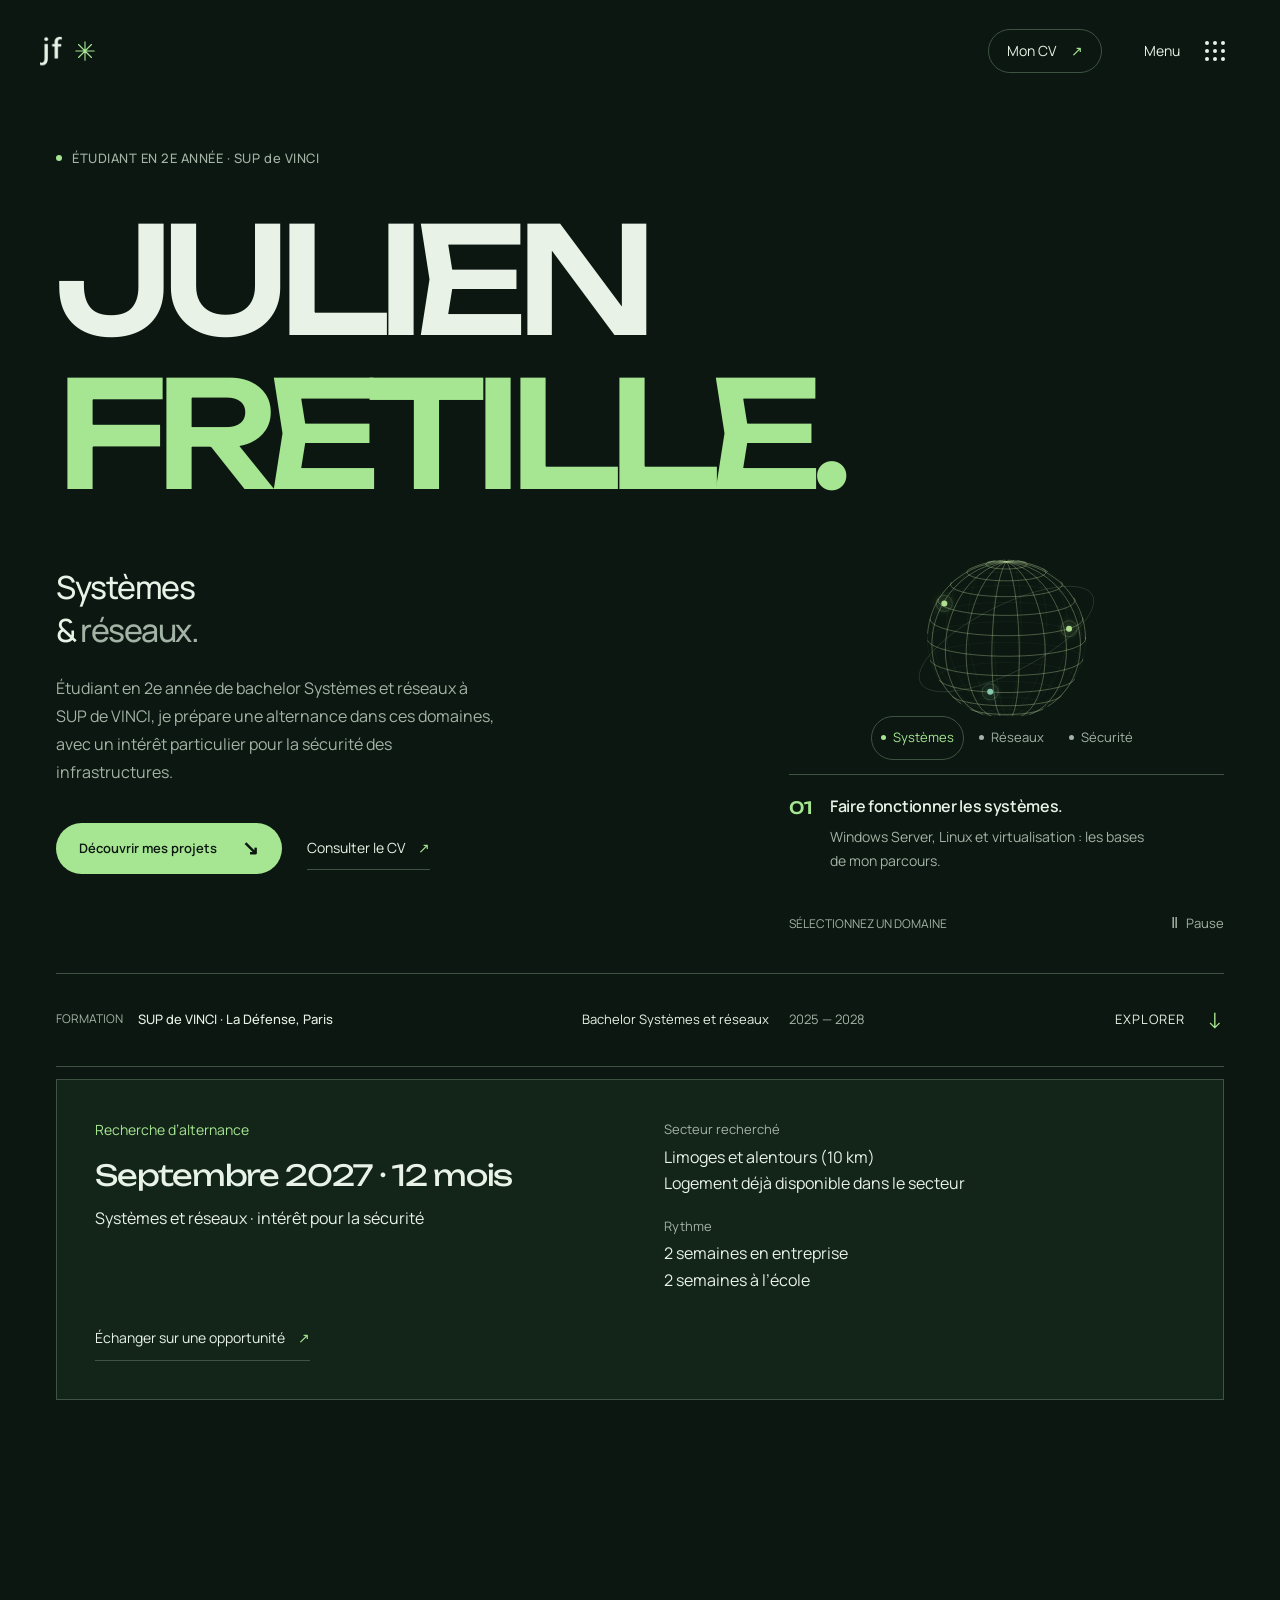
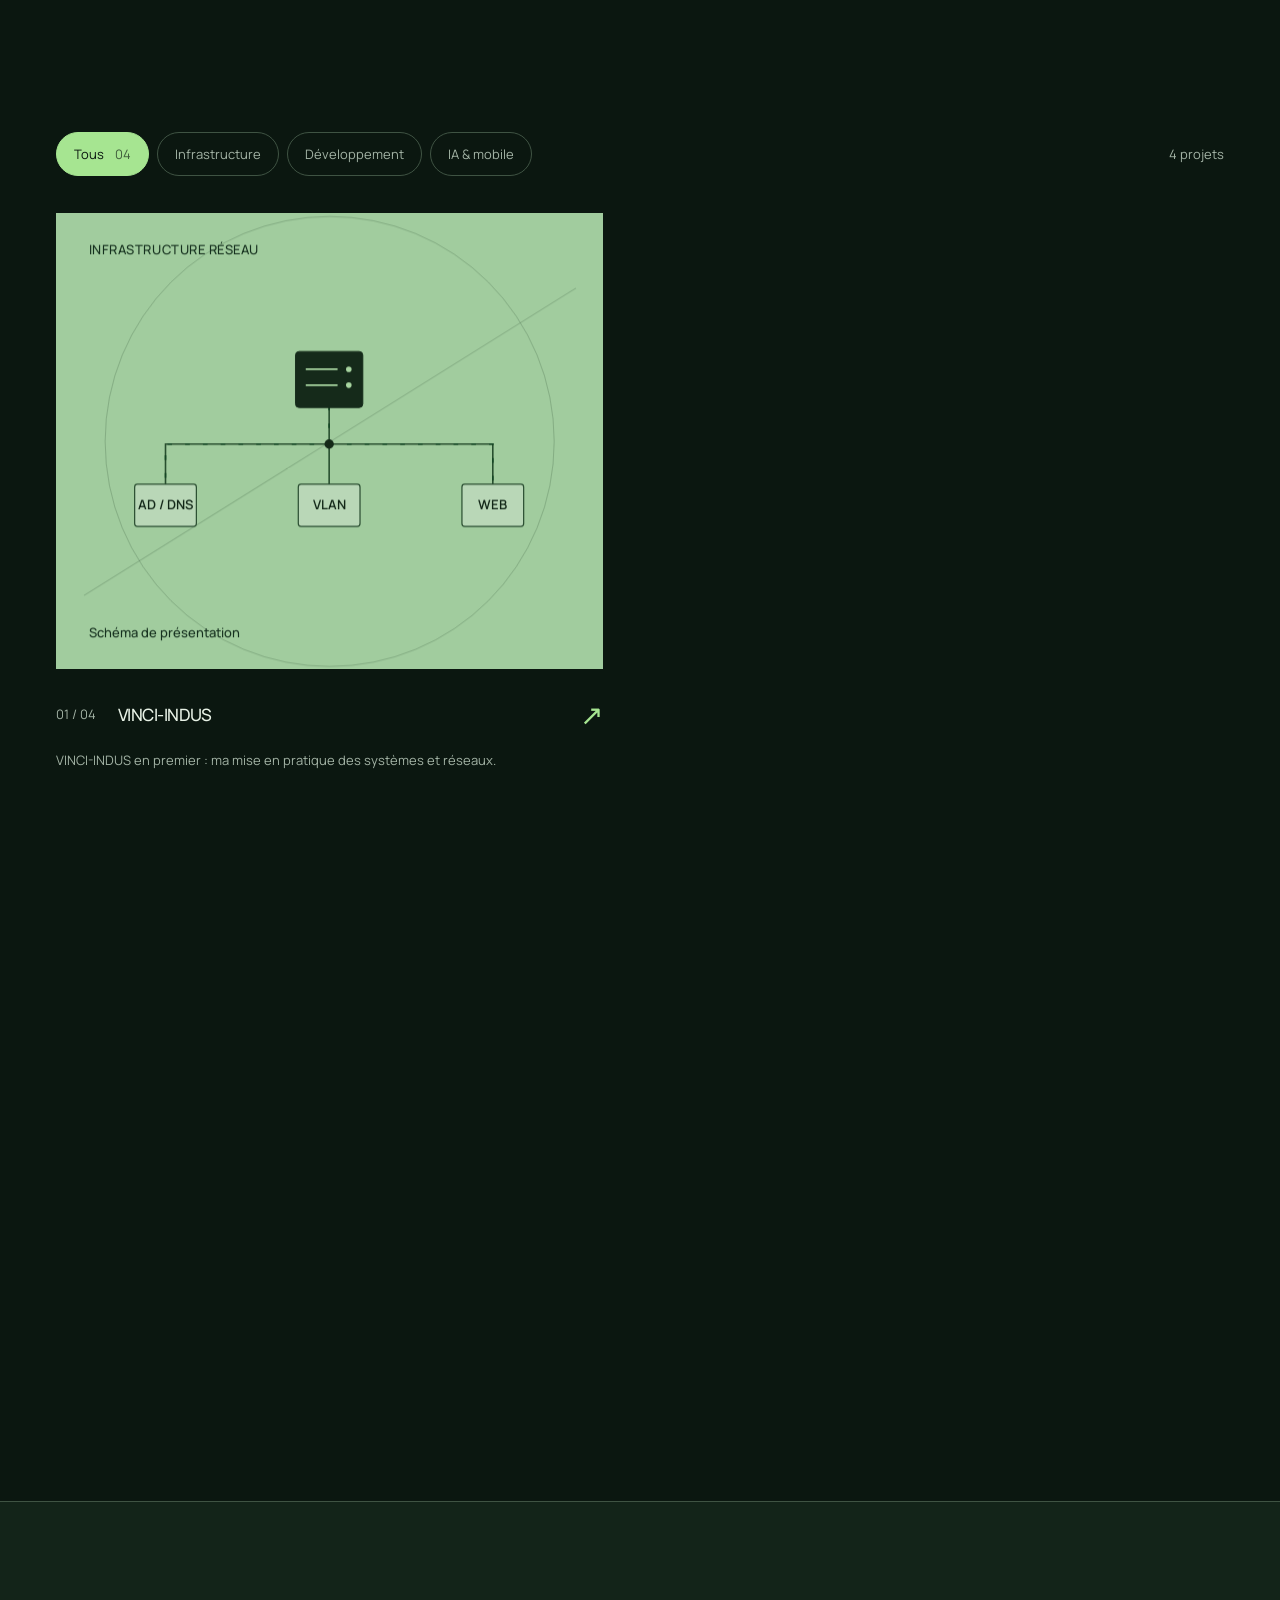
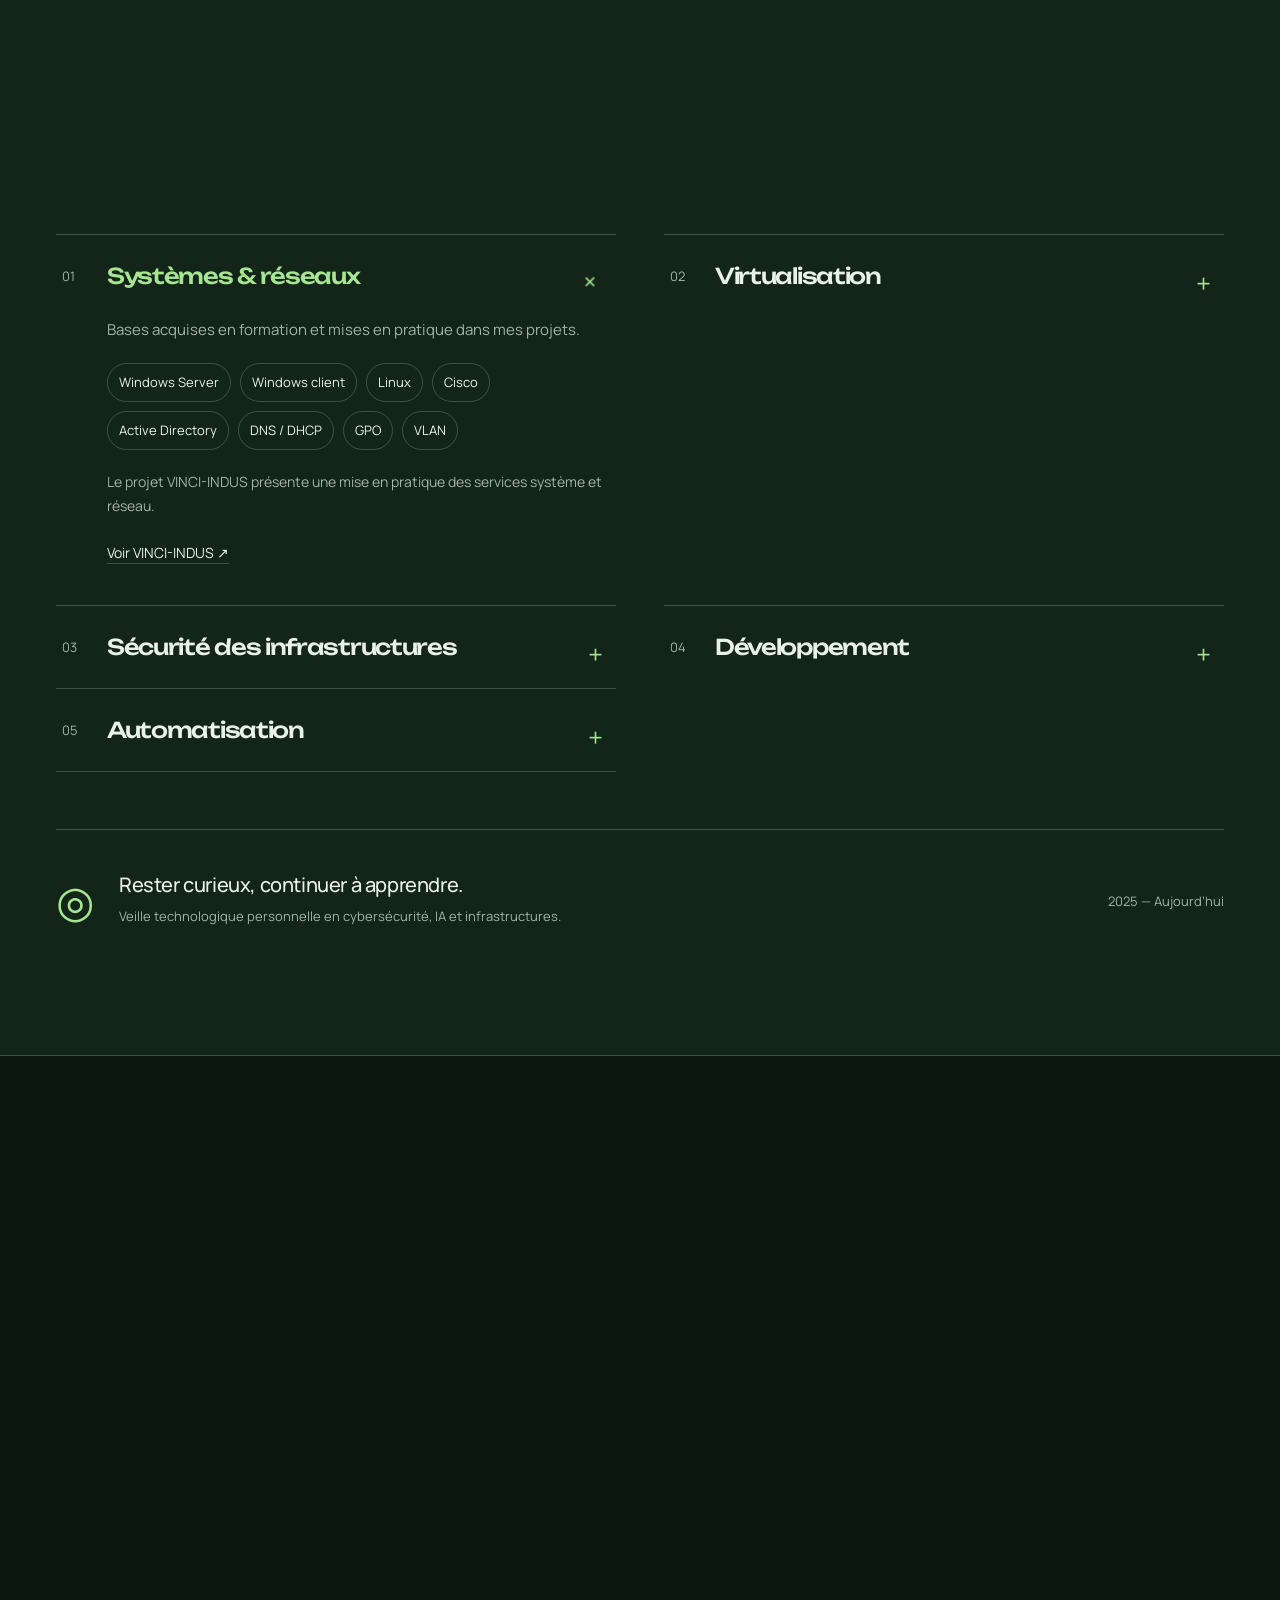
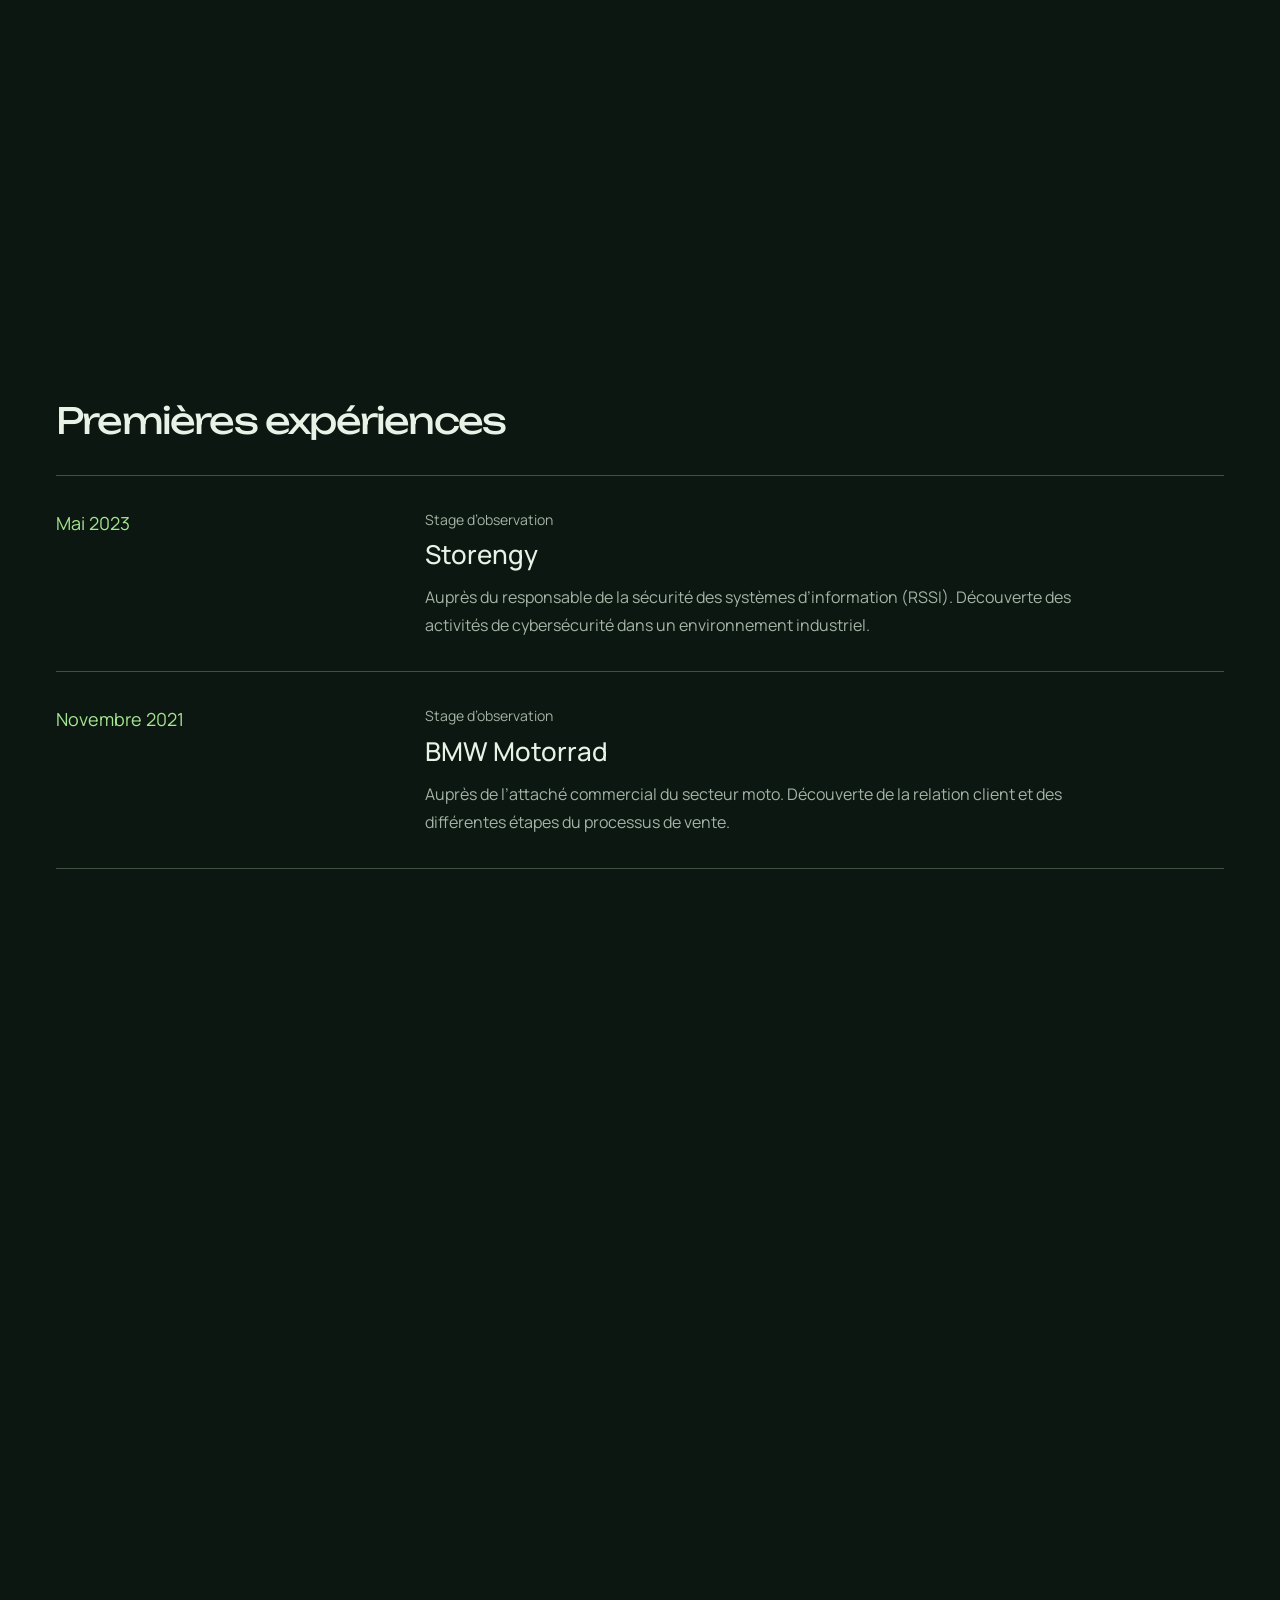
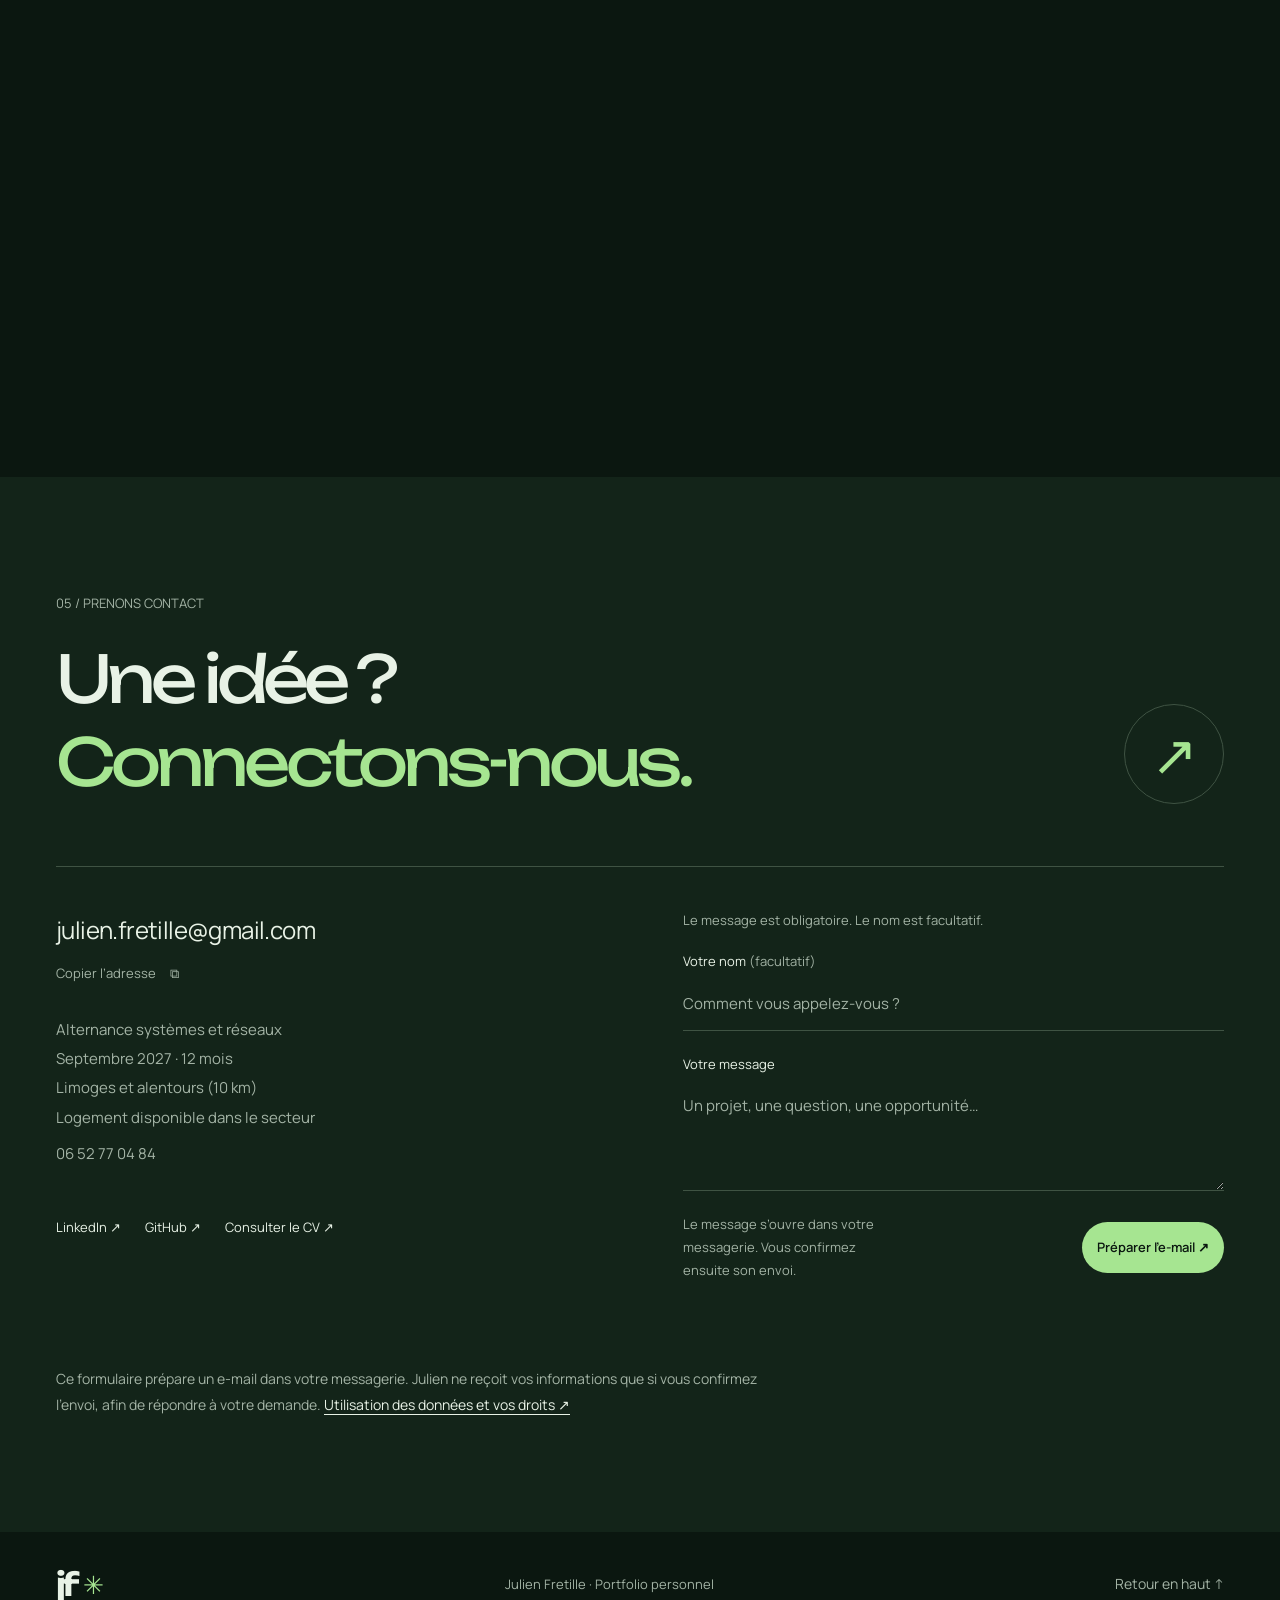
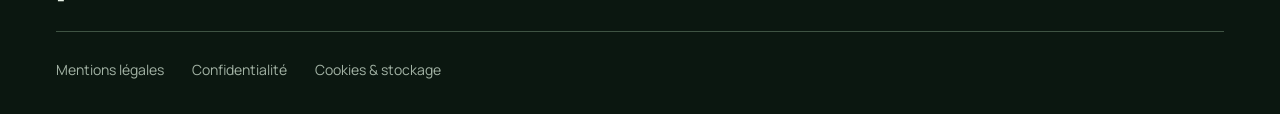
==== commit c87679b4: "Align portfolio and CV with systems and networks applications" ====
--- a/index.html
+++ b/index.html
@@ -5,28 +5,28 @@
   <meta http-equiv="Content-Security-Policy" content="default-src 'none'; base-uri 'none'; object-src 'none'; script-src 'self'; script-src-attr 'none'; style-src 'self'; style-src-attr 'none'; img-src 'self'; font-src 'self'; connect-src 'none'; frame-src 'none'; worker-src 'none'; form-action 'none'">
   <meta name="referrer" content="no-referrer">
   <meta name="viewport" content="width=device-width,initial-scale=1">
-  <meta name="theme-color" content="#101512"><meta name="description" content="Julien Fretille, étudiant en 2e année de bachelor systèmes et réseaux à Sup de Vinci. Projets et recherche d’alternance en sécurité des systèmes d’information pour 2027–2028 à Limoges.">
-  <title>Julien Fretille — Systèmes, réseaux & alternance SSI 2027–2028</title>
+  <meta name="theme-color" content="#101512"><meta name="description" content="Julien Fretille, étudiant en 2e année de bachelor Systèmes et réseaux à SUP de VINCI. Alternance systèmes et réseaux dès septembre 2027, pour 12 mois à Limoges et alentours (10 km), avec un intérêt pour la sécurité.">
+  <title>Julien Fretille — Alternance systèmes et réseaux · septembre 2027</title>
   <meta name="author" content="Julien Fretille">
   <link rel="canonical" href="https://vitoff22.github.io/">
   <meta property="og:url" content="https://vitoff22.github.io/">
   <meta property="og:type" content="website">
   <meta property="og:locale" content="fr_FR">
   <meta property="og:title" content="Julien Fretille — Portfolio">
-  <meta property="og:description" content="Étudiant en 2e année à Sup de Vinci. Projets académiques et recherche d’alternance en sécurité des systèmes d’information pour 2027–2028 à Limoges.">
+  <meta property="og:description" content="Étudiant en 2e année à SUP de VINCI. Projets académiques et recherche d’une alternance systèmes et réseaux de 12 mois dès septembre 2027 à Limoges.">
   <meta property="og:image" content="https://vitoff22.github.io/assets/social-preview.png">
-  <meta property="og:image:alt" content="Portfolio de Julien Fretille, étudiant en systèmes et réseaux à Sup de Vinci, Paris.">
+  <meta property="og:image:alt" content="Portfolio de Julien Fretille, étudiant en systèmes et réseaux à SUP de VINCI, Paris.">
   <meta property="og:image:width" content="1200">
   <meta property="og:image:height" content="630">
   <meta name="twitter:card" content="summary_large_image">
   <meta name="twitter:title" content="Julien Fretille — Portfolio">
-  <meta name="twitter:description" content="Étudiant en 2e année de bachelor systèmes et réseaux. À la recherche d’une alternance en sécurité des systèmes d’information pour 2027–2028 à Limoges.">
-  <meta name="twitter:image:alt" content="Portfolio de Julien Fretille, systèmes, réseaux et cybersécurité.">
+  <meta name="twitter:description" content="Étudiant en 2e année de bachelor Systèmes et réseaux. Alternance systèmes et réseaux de 12 mois dès septembre 2027 à Limoges, avec un intérêt pour la sécurité.">
+  <meta name="twitter:image:alt" content="Portfolio de Julien Fretille, alternance systèmes et réseaux à Limoges.">
   <meta name="twitter:image" content="https://vitoff22.github.io/assets/social-preview.png">
   <link rel="icon" href="assets/favicon.svg" type="image/svg+xml">
   <link rel="preload" href="assets/fonts/unbounded-latin.woff2" as="font" type="font/woff2" crossorigin>
   <link rel="preload" href="assets/fonts/manrope-latin.woff2" as="font" type="font/woff2" crossorigin>
-  <link rel="stylesheet" href="style.css?v=20261103-cv-legal"><script src="app.js?v=20261103-cv-legal" defer></script>
+  <link rel="stylesheet" href="style.css?v=20261103-intro-fast"><script src="app.js?v=20261105-positionnement" defer></script>
 </head>
 <body>
 <noscript><p class="noscript-note">JavaScript est désactivé. Les fiches projets, les compétences et le CV restent accessibles.</p></noscript>
@@ -118,7 +118,7 @@
 <ul class="intro-topics"><li>DNS</li><li>DHCP</li><li>VLAN</li></ul>
 </div></div>
 <div class="intro-scene"><div class="intro-content">
-<span class="intro-number">03</span><p class="intro-title">CYBER</p>
+<span class="intro-number">03</span><p class="intro-title">VEILLE</p>
 <div class="intro-object"><svg class="intro-art" data-intro-art="cyber" viewBox="0 0 360 360" aria-hidden="true" xmlns="http://www.w3.org/2000/svg">
   <defs>
     <linearGradient id="intro-cyber-bevel" x1="0" y1="0" x2="1" y2="1">
@@ -146,8 +146,8 @@
   <path d="M174 181V194" fill="none" stroke="var(--intro-object, currentColor)" stroke-width="4.5" stroke-linecap="round"/>
   <circle cx="174" cy="179" r="5.5" fill="var(--intro-object, currentColor)"/>
 </svg></div>
-<p class="intro-caption">Cybersécurité et veille.</p>
-<ul class="intro-topics"><li>Cybersécurité</li><li>Sécurisation</li><li>Veille</li></ul>
+<p class="intro-caption">Un intérêt pour la sécurité.</p>
+<ul class="intro-topics"><li>Sécurité</li><li>Observation</li><li>Veille</li></ul>
 </div></div>
 </div>
 <button class="intro-skip" type="button">Passer l’introduction <span aria-hidden="true">↗</span></button>
@@ -155,45 +155,45 @@
 <main id="main" tabindex="-1">
 <section class="hero wrap" id="accueil" aria-labelledby="hero-title">
  <div class="hero-copy">
-  <p class="eyebrow"><span class="dot" aria-hidden="true"></span> ÉTUDIANT EN 2E ANNÉE · SUP DE VINCI</p>
+  <p class="eyebrow"><span class="dot" aria-hidden="true"></span> ÉTUDIANT EN 2E ANNÉE · SUP de VINCI</p>
   <h1 id="hero-title"><span class="first-name">JULIEN</span><br><span class="last-name">FRETILLE</span><span class="name-dot">.</span></h1>
-  <p class="hero-role">Systèmes, réseaux<br>& <em>cybersécurité.</em></p>
-  <p class="hero-intro">Étudiant en 2e année de Bachelor Systèmes et Réseaux à Sup de Vinci, je développe mes compétences à travers des projets concrets.</p>
+  <p class="hero-role">Systèmes<br>& <em>réseaux.</em></p>
+  <p class="hero-intro">Étudiant en 2e année de bachelor Systèmes et réseaux à SUP de VINCI, je prépare une alternance dans ces domaines, avec un intérêt particulier pour la sécurité des infrastructures.</p>
   <div class="hero-actions"><a class="button primary" href="#projets">Découvrir mes projets <span aria-hidden="true">↘</span></a><a class="text-link" href="assets/CV_Julien_Fretille.pdf" data-cv-view target="_blank" rel="noopener noreferrer" aria-label="Consulter le CV, nouvel onglet">Consulter le CV <span aria-hidden="true">↗</span></a></div>
  </div>
  <div class="hero-visual">
   <div class="visual-top"><span>TOUT EST CONNECTÉ</span><span class="cross" aria-hidden="true">+</span></div>
   <canvas id="globe" aria-hidden="true"></canvas>
   <svg class="globe-fallback" viewBox="0 0 460 460" aria-hidden="true"><g fill="none" stroke="currentColor"><circle cx="230" cy="230" r="150"/><ellipse cx="230" cy="230" rx="150" ry="55"/><ellipse cx="230" cy="230" rx="150" ry="110"/><ellipse cx="230" cy="230" rx="55" ry="150"/><ellipse cx="230" cy="230" rx="110" ry="150"/><path d="M80 230H380M230 80V380"/></g></svg>
-  <div class="orbit-controls" hidden role="group" aria-label="Explorer mes domaines"><button class="orbit-label label-one" data-domain="systemes" aria-pressed="true"><i aria-hidden="true"></i>Systèmes</button><button class="orbit-label label-two" data-domain="reseaux" aria-pressed="false"><i aria-hidden="true"></i>Réseaux</button><button class="orbit-label label-three" data-domain="cyber" aria-pressed="false"><i aria-hidden="true"></i>Cybersécurité</button></div>
+  <div class="orbit-controls" hidden role="group" aria-label="Explorer mes domaines"><button class="orbit-label label-one" data-domain="systemes" aria-pressed="true"><i aria-hidden="true"></i>Systèmes</button><button class="orbit-label label-two" data-domain="reseaux" aria-pressed="false"><i aria-hidden="true"></i>Réseaux</button><button class="orbit-label label-three" data-domain="cyber" aria-pressed="false"><i aria-hidden="true"></i>Sécurité</button></div>
   <div class="visual-bottom"><span>SÉLECTIONNEZ UN DOMAINE</span><button id="motion-toggle" hidden aria-pressed="false" aria-label="Mettre les animations en pause"><span aria-hidden="true">Ⅱ</span><span class="motion-label">Pause</span></button></div>
   <div class="domain-insight" aria-live="polite"><span class="domain-number" aria-hidden="true">01</span><div><h2 id="domain-title">Faire fonctionner les systèmes.</h2><p id="domain-text">Windows Server, Linux et virtualisation : les bases de mon parcours.</p></div></div>
  </div>
- <div class="hero-footer"><span>FORMATION <strong>Sup de Vinci · La Défense, Paris</strong></span><span>Bachelor Systèmes et Réseaux <span class="muted">2025 — 2028</span></span><a href="#projets" aria-label="Passer à la section projets">EXPLORER <span aria-hidden="true">↓</span></a></div>
+ <div class="hero-footer"><span>FORMATION <strong>SUP de VINCI · La Défense, Paris</strong></span><span>Bachelor Systèmes et réseaux <span class="muted">2025 — 2028</span></span><a href="#projets" aria-label="Passer à la section projets">EXPLORER <span aria-hidden="true">↓</span></a></div>
  <aside class="hero-opportunity" aria-labelledby="opportunity-title">
-  <div class="opportunity-intro"><p class="opportunity-kicker">Recherche d’alternance</p><h2 id="opportunity-title">Alternance 2027–2028</h2><p class="opportunity-role">Sécurité des systèmes d’information</p></div>
-  <dl class="opportunity-details"><div><dt>Secteur recherché</dt><dd>Limoges et alentours (10 km)</dd></div><div><dt>Rythme</dt><dd>2 semaines en entreprise<br>2 semaines à l’école</dd></div></dl>
+  <div class="opportunity-intro"><p class="opportunity-kicker">Recherche d’alternance</p><h2 id="opportunity-title">Septembre 2027 · 12 mois</h2><p class="opportunity-role">Systèmes et réseaux · intérêt pour la sécurité</p></div>
+  <dl class="opportunity-details"><div><dt>Secteur recherché</dt><dd>Limoges et alentours (10 km)<br>Logement déjà disponible dans le secteur</dd></div><div><dt>Rythme</dt><dd>2 semaines en entreprise<br>2 semaines à l’école</dd></div></dl>
   <a class="text-link" href="#contact">Échanger sur une opportunité <span aria-hidden="true">↗</span></a>
  </aside>
 </section>
-<section class="projects section wrap" id="projets"><div class="section-heading"><div><p class="section-index">01 / EXPLORATIONS</p><h2>Projets<span class="project-total" aria-hidden="true">(04)</span><br><span class="muted-heading">Une curiosité commune.</span></h2></div><p>De l’infrastructure réseau au diagnostic végétal : quatre projets académiques pour mettre la théorie en pratique.</p></div><div class="project-toolbar"><div class="filters" hidden role="group" aria-label="Filtrer les projets"><button data-filter="all" class="active" aria-pressed="true">Tous <span>04</span></button><button data-filter="infra" aria-pressed="false">Infrastructure</button><button data-filter="dev" aria-pressed="false">Développement</button><button data-filter="ia" aria-pressed="false">IA & mobile</button></div><span id="project-count" role="status" aria-live="polite" aria-atomic="true">4 projets</span></div>
+<section class="projects section wrap" id="projets"><div class="section-heading"><div><p class="section-index">01 / EXPLORATIONS</p><h2>Projets<span class="project-total" aria-hidden="true">(04)</span><br><span class="muted-heading">Des bases mises en pratique.</span></h2></div><p>VINCI-INDUS est mon projet de référence en systèmes et réseaux. Mes autres projets illustrent ma pratique du développement et de la documentation.</p></div><div class="project-toolbar"><div class="filters" hidden role="group" aria-label="Filtrer les projets"><button data-filter="all" class="active" aria-pressed="true">Tous <span>04</span></button><button data-filter="infra" aria-pressed="false">Infrastructure</button><button data-filter="dev" aria-pressed="false">Développement</button><button data-filter="ia" aria-pressed="false">IA & mobile</button></div><span id="project-count" role="status" aria-live="polite" aria-atomic="true">4 projets</span></div>
 <div class="project-explorer">
  <aside class="project-preview" hidden aria-hidden="true">
   <div class="project-preview-stage"></div>
   <div class="preview-caption"><span class="preview-index">01 / 04</span><span class="preview-title">VINCI-INDUS</span><span class="preview-arrow">↗</span></div>
-  <p class="preview-note">Quatre projets académiques. Quatre terrains d’exploration.</p>
+  <p class="preview-note">VINCI-INDUS en premier : ma mise en pratique des systèmes et réseaux.</p>
  </aside>
  <div class="project-grid">
- <article class="project project-featured" data-category="infra"><div class="project-open"><div class="project-info"><div class="project-meta"><span>01 — PROJET ACADÉMIQUE</span><time datetime="2026">2026</time></div><h3>VINCI-INDUS</h3><p>Participer à une infrastructure systèmes et réseaux, de la gestion du domaine à la segmentation du réseau.</p><div class="tags"><span>Active Directory</span><span>DNS / DHCP</span><span>VLAN</span></div><a class="project-cta" data-project="vinci-indus" href="#projet-vinci-indus" aria-label="Lire la fiche du projet VINCI-INDUS">Explorer l’infrastructure <span aria-hidden="true">↗</span></a></div></div><details class="project-details" id="projet-vinci-indus" data-project-title="VINCI-INDUS" open>
+ <article class="project project-featured" data-category="infra"><div class="project-open"><div class="project-info"><div class="project-meta"><span>01 — PROJET ACADÉMIQUE</span><time datetime="2026">2026</time></div><h3>VINCI-INDUS</h3><p>Ma participation à une infrastructure Windows Server : domaine Active Directory, services réseau et segmentation en VLAN.</p><div class="tags"><span>Active Directory</span><span>DNS / DHCP</span><span>VLAN</span></div><a class="project-cta" data-project="vinci-indus" href="#projet-vinci-indus" aria-label="Lire la fiche du projet VINCI-INDUS">Explorer l’infrastructure <span aria-hidden="true">↗</span></a></div></div><details class="project-details" id="projet-vinci-indus" data-project-title="VINCI-INDUS" open>
  <summary class="project-summary">La fiche du projet <span aria-hidden="true">+</span></summary>
  <div class="project-detail-body">
   <div class="project-art art-infra"><span class="art-label">INFRASTRUCTURE RÉSEAU</span><svg viewBox="0 0 550 250" aria-hidden="true"><g class="network-lines"><path d="M275 65V125M100 175V125H450V175M275 125V175"/><path class="flow-line" d="M275 65V125H100V175M275 125H450V175"/></g><g class="server-main"><rect x="239" y="26" width="72" height="60" rx="4"/><path d="M250 45h34m-34 17h34"/><circle cx="296" cy="45" r="3"/><circle cx="296" cy="62" r="3"/></g><g class="server-node"><rect x="67" y="168" width="66" height="45" rx="3"/><rect x="242" y="168" width="66" height="45" rx="3"/><rect x="417" y="168" width="66" height="45" rx="3"/></g><g class="svg-label"><text x="100" y="195">AD / DNS</text><text x="275" y="195">VLAN</text><text x="450" y="195">WEB</text></g><circle class="signal" cx="275" cy="125" r="5"/></svg><span class="art-caption">Schéma de présentation</span><span class="art-arrow">↗</span></div>
   <p class="detail-kicker">Infrastructure système et réseau</p>
   <h4>VINCI-INDUS</h4>
-  <p>Participation à un projet d’infrastructure systèmes et réseaux comprenant Active Directory, GPO, DNS, DHCP, VLAN et un serveur web.</p>
+  <p>Dans ce projet académique, j’ai participé à la mise en place d’une infrastructure Windows Server : Active Directory et GPO, services DNS/DHCP, segmentation en VLAN et intégration d’un serveur web.</p>
   <dl class="project-facts"><div><dt>Cadre</dt><dd>Projet académique</dd></div><div><dt>Date</dt><dd>2026</dd></div></dl>
   <h4 class="detail-subtitle">L’objectif</h4><p>Réunir les services système et réseau du projet dans une infrastructure commune.</p>
-  <h4 class="detail-subtitle">Le périmètre technique</h4>
+  <h4 class="detail-subtitle">Les éléments auxquels j’ai participé</h4>
   <dl class="project-technologies"><div><dt>AD et GPO</dt><dd>Gestion du domaine et stratégies de groupe.</dd></div><div><dt>DNS et DHCP</dt><dd>Résolution de noms et attribution des adresses IP.</dd></div><div><dt>VLAN</dt><dd>Segmentation logique du réseau.</dd></div><div><dt>Serveur web</dt><dd>Hébergement d’un service web.</dd></div></dl>
   <p class="project-source-note">Les visuels illustrent le sujet du projet. Les descriptions des technologies expliquent leur rôle général.</p>
   <div class="project-detail-actions"><button class="copy-project" type="button" data-copy-project="projet-vinci-indus" hidden>Copier le lien ↗</button><a href="#contact" data-project-contact="VINCI-INDUS">Discuter de ce projet ↗</a><a href="#projet-gymshark-sync" class="project-next">Projet suivant →</a></div>
@@ -214,19 +214,19 @@
   <div class="project-detail-actions"><button class="copy-project" type="button" data-copy-project="projet-gymshark-sync" hidden>Copier le lien ↗</button><a href="#contact" data-project-contact="Gymshark Sync">Discuter de ce projet ↗</a><a href="#projet-python-mongodb" class="project-next">Projet suivant →</a></div>
  </div>
 </details></article>
- <article class="project" data-category="dev"><div class="project-open"><div class="project-info"><div class="project-meta"><span>03 — PROJET ACADÉMIQUE</span><time datetime="2026-02">02 / 2026</time></div><h3>Python + MongoDB</h3><p>Un jeu, une base de données et une gestion des scores.</p><div class="tags"><span>Python</span><span>MongoDB</span><span>Base de données</span></div><a class="project-cta" data-project="python-mongodb" href="#projet-python-mongodb" aria-label="Lire la fiche du projet Python + MongoDB">Découvrir le projet <span aria-hidden="true">↗</span></a></div></div><details class="project-details" id="projet-python-mongodb" data-project-title="Python + MongoDB" open>
+ <article class="project" data-category="dev"><div class="project-open"><div class="project-info"><div class="project-meta"><span>03 — PROJET ACADÉMIQUE</span><time datetime="2026-02">02 / 2026</time></div><h3>Python + MongoDB</h3><p>Un jeu Python/MongoDB dont le code, le README et les tests sont consultables.</p><div class="tags"><span>Python</span><span>MongoDB</span><span>Base de données</span></div><a class="project-cta" data-project="python-mongodb" href="#projet-python-mongodb" aria-label="Lire la fiche du projet Python + MongoDB">Découvrir le projet <span aria-hidden="true">↗</span></a></div></div><details class="project-details" id="projet-python-mongodb" data-project-title="Python + MongoDB" open>
  <summary class="project-summary">La fiche du projet <span aria-hidden="true">+</span></summary>
  <div class="project-detail-body">
   <div class="project-art art-python"><span class="art-label">JEU & DONNÉES</span><div class="code-art"><span class="code-symbol">{</span><div><span class="code-comment">// jouer. enregistrer. progresser.</span><p>Python <span>×</span><br>MongoDB<span class="cursor">_</span></p></div><span class="code-symbol">}</span></div><span class="art-caption">Illustration du projet</span><span class="art-arrow">↗</span></div>
   <p class="detail-kicker">Jeu et données</p>
   <h4>Python + MongoDB</h4>
-  <p>Création d’un jeu avec une base de données et une gestion des scores.</p>
+  <p>Projet académique en ligne de commande : constituer une équipe de personnages, affronter des monstres et conserver les scores dans MongoDB. Le dépôt contient le code, un guide d’installation et des tests sans base réelle.</p>
   <dl class="project-facts"><div><dt>Cadre</dt><dd>Projet académique</dd></div><div><dt>Date</dt><dd>Février 2026</dd></div></dl>
   <h4 class="detail-subtitle">L’objectif</h4><p>Relier le fonctionnement du jeu à ses données et à la gestion des scores.</p>
   <h4 class="detail-subtitle">Le périmètre technique</h4>
   <dl class="project-technologies"><div><dt>Python</dt><dd>Langage employé dans le projet de jeu.</dd></div><div><dt>MongoDB</dt><dd>Base de données associée au jeu.</dd></div><div><dt>Scores</dt><dd>Gestion des scores du jeu.</dd></div></dl>
   <p class="project-source-note">Les visuels illustrent le sujet du projet. Les descriptions des technologies expliquent leur rôle général.</p>
-  <div class="project-detail-actions"><button class="copy-project" type="button" data-copy-project="projet-python-mongodb" hidden>Copier le lien ↗</button><a href="#contact" data-project-contact="Python + MongoDB">Discuter de ce projet ↗</a><a href="#projet-agriscan" class="project-next">Projet suivant →</a></div>
+  <div class="project-detail-actions"><a href="https://github.com/Vitoff22/Jeu_BDD" target="_blank" rel="noopener noreferrer">Code, README et tests ↗</a><button class="copy-project" type="button" data-copy-project="projet-python-mongodb" hidden>Copier le lien ↗</button><a href="#contact" data-project-contact="Python + MongoDB">Discuter de ce projet ↗</a><a href="#projet-agriscan" class="project-next">Projet suivant →</a></div>
  </div>
 </details></article>
  <article class="project project-wide" data-category="ia"><div class="project-open"><div class="project-info"><div class="project-meta"><span>04 — PROJET ACADÉMIQUE</span><time datetime="2026-05">05 / 2026</time></div><h3>AgriScan</h3><p>L’intelligence artificielle au service du diagnostic végétal.</p><div class="tags"><span>FlutterFlow</span><span>Mobile</span><span>IA</span></div><a class="project-cta" data-project="agriscan" href="#projet-agriscan" aria-label="Lire la fiche du projet AgriScan">Découvrir le projet <span aria-hidden="true">↗</span></a></div></div><details class="project-details" id="projet-agriscan" data-project-title="AgriScan" open>
@@ -245,8 +245,8 @@
  </div>
 </details></article>
 </div></div></section>
-<section class="skills-section section" id="competences"><div class="wrap"><div class="section-heading"><div><p class="section-index">02 / BOÎTE À OUTILS</p><h2>Les outils derrière<br><span class="accent">les projets.</span></h2></div><p>Un socle technique qui se construit entre formation, projets et veille personnelle.</p></div><div class="skill-accordions"><details class="skill-item" open><summary><span class="skill-number">01</span><span class="skill-title">Systèmes &amp; réseaux</span><span class="skill-toggle" aria-hidden="true">+</span></summary><div class="skill-content"><p>Administration systèmes et réseaux.</p><div class="skill-technologies"><span>Windows Server</span><span>Windows client</span><span>Linux</span><span>Cisco</span><span>Active Directory</span><span>DNS / DHCP</span><span>GPO</span><span>VLAN</span></div><p class="skill-footnote">Le projet VINCI-INDUS présente une mise en pratique des services système et réseau.</p><a class="skill-project-link" href="#projet-vinci-indus">Voir VINCI-INDUS ↗</a></div></details><details class="skill-item"><summary><span class="skill-number">02</span><span class="skill-title">Virtualisation</span><span class="skill-toggle" aria-hidden="true">+</span></summary><div class="skill-content"><p>Des environnements virtuels pour travailler sur les systèmes.</p><div class="skill-technologies"><span>VMware</span><span>VirtualBox</span></div><p class="skill-footnote">Outils de virtualisation mentionnés dans mon parcours.</p></div></details><details class="skill-item"><summary><span class="skill-number">03</span><span class="skill-title">Cybersécurité</span><span class="skill-toggle" aria-hidden="true">+</span></summary><div class="skill-content"><p>Notions de cybersécurité : sécurisation et analyse de vulnérabilités.</p><div class="skill-technologies"><span>Sécurisation</span><span>Analyse de vulnérabilités</span><span>Veille technologique</span></div><p class="skill-footnote">Un domaine que j’approfondis à travers ma formation et ma veille.</p></div></details><details class="skill-item"><summary><span class="skill-number">04</span><span class="skill-title">Développement</span><span class="skill-toggle" aria-hidden="true">+</span></summary><div class="skill-content"><p>Des langages pour créer des applications, des sites et des projets.</p><div class="skill-technologies"><span>Python</span><span>PHP</span><span>HTML / CSS</span><span>JavaScript</span></div><p class="skill-footnote">Python est utilisé dans mon projet de jeu avec base de données.</p><a class="skill-project-link" href="#projet-python-mongodb">Voir Python + MongoDB ↗</a></div></details><details class="skill-item"><summary><span class="skill-number">05</span><span class="skill-title">Automatisation</span><span class="skill-toggle" aria-hidden="true">+</span></summary><div class="skill-content"><p>Des outils de script et d’automatisation.</p><div class="skill-technologies"><span>PowerShell</span><span>VBA</span><span>Make</span></div><p class="skill-footnote">Outils mentionnés dans mon parcours.</p></div></details></div><div class="watch"><span class="watch-icon">◎</span><div><h3>Rester curieux, continuer à apprendre.</h3><p>Veille technologique personnelle en cybersécurité, IA et infrastructures.</p></div><span>2025 — Aujourd’hui</span></div></div></section>
-<section class="section wrap journey" id="parcours"><div class="section-heading"><div><p class="section-index">03 / PARCOURS</p><h2>Un parcours<br><span class="muted-heading">en construction.</span></h2></div><p>Des premières spécialités scientifiques à un Bachelor en systèmes et réseaux.</p></div><div class="timeline"><div class="timeline-row"><div class="timeline-date">2025<span>— 2028</span></div><div class="timeline-content"><span class="school-label">SUP DE VINCI · LA DÉFENSE, PARIS</span><h3>Bachelor Systèmes et Réseaux</h3><p class="education-summary">2e année en cours · Alternance prévue en 3e année</p><details class="education-details"><summary>Voir les années et spécialités <span aria-hidden="true">+</span></summary><div class="years"><div><span>B1 · 2025 — 2026</span><p>Informatique généraliste (CPI)</p></div><div><span>B2 · 2026 — 2027</span><p>Spécialisation systèmes et réseaux · En cours</p></div><div><span>B3 · 2027 — 2028</span><p>Alternance prévue · Recherche en cours</p></div></div></details></div></div><div class="timeline-row"><div class="timeline-date">2022<span>— 2025</span></div><div class="timeline-content"><span class="school-label">LYCÉE SAINT JEAN · LIMOGES</span><h3>Baccalauréat général</h3><p class="education-summary">Spécialités Mathématiques et NSI · Mention assez bien</p><details class="education-details"><summary>Voir les années et spécialités <span aria-hidden="true">+</span></summary><div class="years"><div><span>2024 — 2025</span><p>Terminale Générale — Spécialités Mathématiques et NSI</p></div><div><span>2023 — 2024</span><p>Première Générale — Spécialités Mathématiques, NSI et SES</p></div><div><span>2022 — 2023</span><p>Seconde Générale</p></div></div></details></div></div></div>
+<section class="skills-section section" id="competences"><div class="wrap"><div class="section-heading"><div><p class="section-index">02 / BOÎTE À OUTILS</p><h2>Les outils derrière<br><span class="accent">les projets.</span></h2></div><p>Un socle technique qui se construit entre formation, projets et veille personnelle.</p></div><div class="skill-accordions"><details class="skill-item" open><summary><span class="skill-number">01</span><span class="skill-title">Systèmes &amp; réseaux</span><span class="skill-toggle" aria-hidden="true">+</span></summary><div class="skill-content"><p>Bases acquises en formation et mises en pratique dans mes projets.</p><div class="skill-technologies"><span>Windows Server</span><span>Windows client</span><span>Linux</span><span>Cisco</span><span>Active Directory</span><span>DNS / DHCP</span><span>GPO</span><span>VLAN</span></div><p class="skill-footnote">Le projet VINCI-INDUS présente une mise en pratique des services système et réseau.</p><a class="skill-project-link" href="#projet-vinci-indus">Voir VINCI-INDUS ↗</a></div></details><details class="skill-item"><summary><span class="skill-number">02</span><span class="skill-title">Virtualisation</span><span class="skill-toggle" aria-hidden="true">+</span></summary><div class="skill-content"><p>Des environnements virtuels pour travailler sur les systèmes.</p><div class="skill-technologies"><span>VMware</span><span>VirtualBox</span></div><p class="skill-footnote">Outils de virtualisation mentionnés dans mon parcours.</p></div></details><details class="skill-item"><summary><span class="skill-number">03</span><span class="skill-title">Sécurité des infrastructures</span><span class="skill-toggle" aria-hidden="true">+</span></summary><div class="skill-content"><p>Un intérêt nourri par mon stage d’observation auprès du RSSI de Storengy.</p><div class="skill-technologies"><span>Sécurité des systèmes d’information</span><span>Veille technologique</span></div><p class="skill-footnote">Je souhaite approfondir ce domaine dans mes futures missions systèmes et réseaux.</p></div></details><details class="skill-item"><summary><span class="skill-number">04</span><span class="skill-title">Développement</span><span class="skill-toggle" aria-hidden="true">+</span></summary><div class="skill-content"><p>Des langages pour créer des applications, des sites et des projets.</p><div class="skill-technologies"><span>Python</span><span>PHP</span><span>HTML / CSS</span><span>JavaScript</span></div><p class="skill-footnote">Python est utilisé dans mon projet de jeu avec base de données.</p><a class="skill-project-link" href="#projet-python-mongodb">Voir Python + MongoDB ↗</a></div></details><details class="skill-item"><summary><span class="skill-number">05</span><span class="skill-title">Automatisation</span><span class="skill-toggle" aria-hidden="true">+</span></summary><div class="skill-content"><p>Bases de scripting et d’automatisation abordées en formation.</p><div class="skill-technologies"><span>PowerShell</span></div><p class="skill-footnote">PowerShell fait partie des outils de ma formation.</p></div></details></div><div class="watch"><span class="watch-icon">◎</span><div><h3>Rester curieux, continuer à apprendre.</h3><p>Veille technologique personnelle en cybersécurité, IA et infrastructures.</p></div><span>2025 — Aujourd’hui</span></div></div></section>
+<section class="section wrap journey" id="parcours"><div class="section-heading"><div><p class="section-index">03 / PARCOURS</p><h2>Un parcours<br><span class="muted-heading">en construction.</span></h2></div><p>Des premières spécialités scientifiques à un Bachelor en systèmes et réseaux.</p></div><div class="timeline"><div class="timeline-row"><div class="timeline-date">2025<span>— 2028</span></div><div class="timeline-content"><span class="school-label">SUP de VINCI · LA DÉFENSE, PARIS</span><h3>Bachelor Systèmes et réseaux</h3><p class="education-summary">2e année en cours · Alternance prévue en 3e année</p><details class="education-details"><summary>Voir les années et spécialités <span aria-hidden="true">+</span></summary><div class="years"><div><span>B1 · 2025 — 2026</span><p>Informatique généraliste (CPI)</p></div><div><span>B2 · 2026 — 2027</span><p>Spécialisation systèmes et réseaux · En cours</p></div><div><span>B3 · 2027 — 2028</span><p>Alternance prévue · Recherche en cours</p></div></div></details></div></div><div class="timeline-row"><div class="timeline-date">2022<span>— 2025</span></div><div class="timeline-content"><span class="school-label">LYCÉE SAINT JEAN · LIMOGES</span><h3>Baccalauréat général</h3><p class="education-summary">Spécialités Mathématiques et NSI · Mention assez bien</p><details class="education-details"><summary>Voir les années et spécialités <span aria-hidden="true">+</span></summary><div class="years"><div><span>2024 — 2025</span><p>Terminale Générale — Spécialités Mathématiques et NSI</p></div><div><span>2023 — 2024</span><p>Première Générale — Spécialités Mathématiques, NSI et SES</p></div><div><span>2022 — 2023</span><p>Seconde Générale</p></div></div></details></div></div></div>
  <div class="experience-block" aria-labelledby="experience-title">
   <h3 id="experience-title">Premières expériences</h3>
   <div class="experience-list">
@@ -255,7 +255,7 @@
   </div>
  </div>
 </section>
-<section class="about section wrap" id="apropos"><div class="about-profile"><div class="about-intro"><p class="section-index">04 / DERRIÈRE LES PROJETS</p><h2>La curiosité<br>comme moteur<span class="accent">.</span></h2></div><div class="about-copy"><p class="about-description">Étudiant en 2e année de bachelor à Sup de Vinci, je me spécialise en systèmes et réseaux. Je souhaite contribuer à la protection des infrastructures et des données dans le cadre d’une alternance en sécurité des systèmes d’information.</p><div class="soft-skills"><span>Travail en équipe</span><span>Autonomie</span><span>Résolution de problèmes</span><span>Rigueur</span><span>Fiabilité</span></div></div></div><div class="about-extras">
+<section class="about section wrap" id="apropos"><div class="about-profile"><div class="about-intro"><p class="section-index">04 / DERRIÈRE LES PROJETS</p><h2>La curiosité<br>comme moteur<span class="accent">.</span></h2></div><div class="about-copy"><p class="about-description">Je recherche une alternance en systèmes et réseaux à partir de septembre 2027 pour 12 mois. Mon projet VINCI-INDUS et mon stage d’observation chez Storengy nourrissent mon intérêt pour l’administration et la sécurité des infrastructures.</p><div class="soft-skills"><a href="#projet-vinci-indus">Mon projet systèmes et réseaux ↗</a><a href="https://github.com/Vitoff22/Jeu_BDD" target="_blank" rel="noopener noreferrer">Un projet documenté sur GitHub ↗</a></div></div></div><div class="about-extras">
  <div class="personal-interests">
   <div class="personal-heading"><svg viewBox="0 0 32 32" aria-hidden="true"><path d="M3 17h6l4-10 6 19 4-9h6"/></svg><h3>Au-delà de l’écran</h3></div>
   <dl class="interest-list">
@@ -272,7 +272,7 @@
  </div>
  <div class="personal-languages"><h3>Les langues</h3><ul class="languages"><li><span class="language-name">Français</span><span class="language-level native-level">Langue maternelle</span></li><li><span class="language-name">Anglais</span><span class="language-level">Intermédiaire</span></li><li><span class="language-name">Espagnol</span><span class="language-level">Débutant</span></li></ul></div>
 </div></section>
-<section class="contact section" id="contact"><div class="wrap"><p class="section-index">05 / PRENONS CONTACT</p><div class="contact-heading"><h2>Une idée ?<br><span>Connectons-nous.</span></h2><a class="contact-round" href="mailto:julien.fretille@gmail.com" aria-label="Envoyer un e-mail à Julien">↗</a></div><div class="contact-grid"><div class="contact-info"><a class="email-link" href="mailto:julien.fretille@gmail.com">julien.fretille@gmail.com</a><button class="copy-email" id="copy-email">Copier l’adresse <span>⧉</span></button><p>Alternance recherchée à Limoges<br>et alentours (10 km)<br><a href="tel:+33652770484">06 52 77 04 84</a></p><div class="contact-links"><a href="https://www.linkedin.com/in/julien-fretille" target="_blank" rel="noopener noreferrer">LinkedIn ↗</a><a href="https://github.com/Vitoff22" target="_blank" rel="noopener noreferrer">GitHub ↗</a><a href="assets/CV_Julien_Fretille.pdf" data-cv-view target="_blank" rel="noopener noreferrer" aria-label="Consulter le CV, nouvel onglet">Consulter le CV ↗</a></div></div><form id="contact-form" hidden aria-describedby="form-help contact-privacy"><p class="form-requirements">Le message est obligatoire. Le nom est facultatif.</p><label for="sender">Votre nom <span class="optional-field">(facultatif)</span></label><input id="sender" name="sender" autocomplete="name" placeholder="Comment vous appelez-vous ?" maxlength="100"><label for="message">Votre message</label><textarea id="message" name="message" rows="3" placeholder="Un projet, une question, une opportunité…" required maxlength="1500"></textarea><p class="form-feedback" id="form-feedback" role="status"></p><div class="form-bottom"><span id="form-help">Le message s’ouvre dans votre messagerie. Vous confirmez ensuite son envoi.</span><button class="button primary" type="submit">Préparer l’e-mail ↗</button></div></form><p class="contact-privacy" id="contact-privacy">Ce formulaire prépare un e-mail dans votre messagerie. Julien ne reçoit vos informations que si vous confirmez l’envoi, afin de répondre à votre demande. <a href="informations-legales.html#confidentialite">Utilisation des données et vos droits ↗</a></p></div></div></section>
+<section class="contact section" id="contact"><div class="wrap"><p class="section-index">05 / PRENONS CONTACT</p><div class="contact-heading"><h2>Une idée ?<br><span>Connectons-nous.</span></h2><a class="contact-round" href="mailto:julien.fretille@gmail.com" aria-label="Envoyer un e-mail à Julien">↗</a></div><div class="contact-grid"><div class="contact-info"><a class="email-link" href="mailto:julien.fretille@gmail.com">julien.fretille@gmail.com</a><button class="copy-email" id="copy-email">Copier l’adresse <span>⧉</span></button><p>Alternance systèmes et réseaux<br>Septembre 2027 · 12 mois<br>Limoges et alentours (10 km)<br>Logement disponible dans le secteur<br><a href="tel:+33652770484">06 52 77 04 84</a></p><div class="contact-links"><a href="https://www.linkedin.com/in/julien-fretille" target="_blank" rel="noopener noreferrer">LinkedIn ↗</a><a href="https://github.com/Vitoff22" target="_blank" rel="noopener noreferrer">GitHub ↗</a><a href="assets/CV_Julien_Fretille.pdf" data-cv-view target="_blank" rel="noopener noreferrer" aria-label="Consulter le CV, nouvel onglet">Consulter le CV ↗</a></div></div><form id="contact-form" hidden aria-describedby="form-help contact-privacy"><p class="form-requirements">Le message est obligatoire. Le nom est facultatif.</p><label for="sender">Votre nom <span class="optional-field">(facultatif)</span></label><input id="sender" name="sender" autocomplete="name" placeholder="Comment vous appelez-vous ?" maxlength="100"><label for="message">Votre message</label><textarea id="message" name="message" rows="3" placeholder="Un projet, une question, une opportunité…" required maxlength="1500"></textarea><p class="form-feedback" id="form-feedback" role="status"></p><div class="form-bottom"><span id="form-help">Le message s’ouvre dans votre messagerie. Vous confirmez ensuite son envoi.</span><button class="button primary" type="submit">Préparer l’e-mail ↗</button></div></form><p class="contact-privacy" id="contact-privacy">Ce formulaire prépare un e-mail dans votre messagerie. Julien ne reçoit vos informations que si vous confirmez l’envoi, afin de répondre à votre demande. <a href="informations-legales.html#confidentialite">Utilisation des données et vos droits ↗</a></p></div></div></section>
 </main><footer class="footer wrap"><a class="logo" href="#accueil" aria-label="Julien Fretille, retour à l’accueil">jf<span aria-hidden="true">✳</span></a><p>Julien Fretille · Portfolio personnel</p><a class="footer-return" href="#accueil">Retour en haut ↑</a><nav class="footer-legal" aria-label="Informations légales"><a href="informations-legales.html#mentions-legales">Mentions légales</a><a href="informations-legales.html#confidentialite">Confidentialité</a><a href="informations-legales.html#cookies">Cookies & stockage</a></nav></footer>
 <div class="toast" id="toast" role="status" aria-live="polite"></div>
 </body></html>
--- a/style.css
+++ b/style.css
@@ -1044,7 +1044,7 @@
   isolation: isolate;
   pointer-events: none;
   contain: layout paint;
-  animation: portfolio-intro-exit 4800ms cubic-bezier(.76, 0, .24, 1) both;
+  animation: portfolio-intro-exit 2400ms cubic-bezier(.76, 0, .24, 1) both;
 }
 .intro-scenes, .intro-scene, .intro-content { position: absolute; inset: 0; }
 .intro-scenes { isolation: isolate; z-index: 0; }
@@ -1061,7 +1061,7 @@
   background: oklch(84% .085 140);
 }
 .intro-scene:nth-child(2) {
-  --intro-delay: 1000ms;
+  --intro-delay: 500ms;
   --intro-object: oklch(30% .05 154);
   --intro-highlight: oklch(92% .08 141);
   --intro-stroke: oklch(79% .09 142);
@@ -1070,7 +1070,7 @@
   background: oklch(46% .065 155);
 }
 .intro-scene:nth-child(3) {
-  --intro-delay: 2600ms;
+  --intro-delay: 1300ms;
   --intro-object: oklch(35% .06 150);
   --intro-highlight: oklch(86% .13 138);
   --intro-stroke: oklch(76% .09 140);
@@ -1082,10 +1082,10 @@
 /* Equal, opposite transforms: the opaque curtain slides while its composition
    stays centered. Each curtain clips its own content; the layers never leak. */
 .intro-scene + .intro-scene {
-  animation: portfolio-panel-in 600ms cubic-bezier(.76, 0, .24, 1) var(--intro-delay) both;
+  animation: portfolio-panel-in 300ms cubic-bezier(.76, 0, .24, 1) var(--intro-delay) both;
 }
 .intro-scene + .intro-scene > .intro-content {
-  animation: portfolio-panel-counter 600ms cubic-bezier(.76, 0, .24, 1) var(--intro-delay) both;
+  animation: portfolio-panel-counter 300ms cubic-bezier(.76, 0, .24, 1) var(--intro-delay) both;
 }
 .intro-content { isolation: isolate; }
 .intro-title {
@@ -1118,7 +1118,7 @@
   color: var(--intro-highlight);
   transform-origin: 50% 50%;
   backface-visibility: hidden;
-  animation: portfolio-object-turn 1800ms var(--ease) var(--intro-delay) both;
+  animation: portfolio-object-turn 900ms var(--ease) var(--intro-delay) both;
 }
 .intro-number, .intro-caption, .intro-topics {
   position: absolute;
